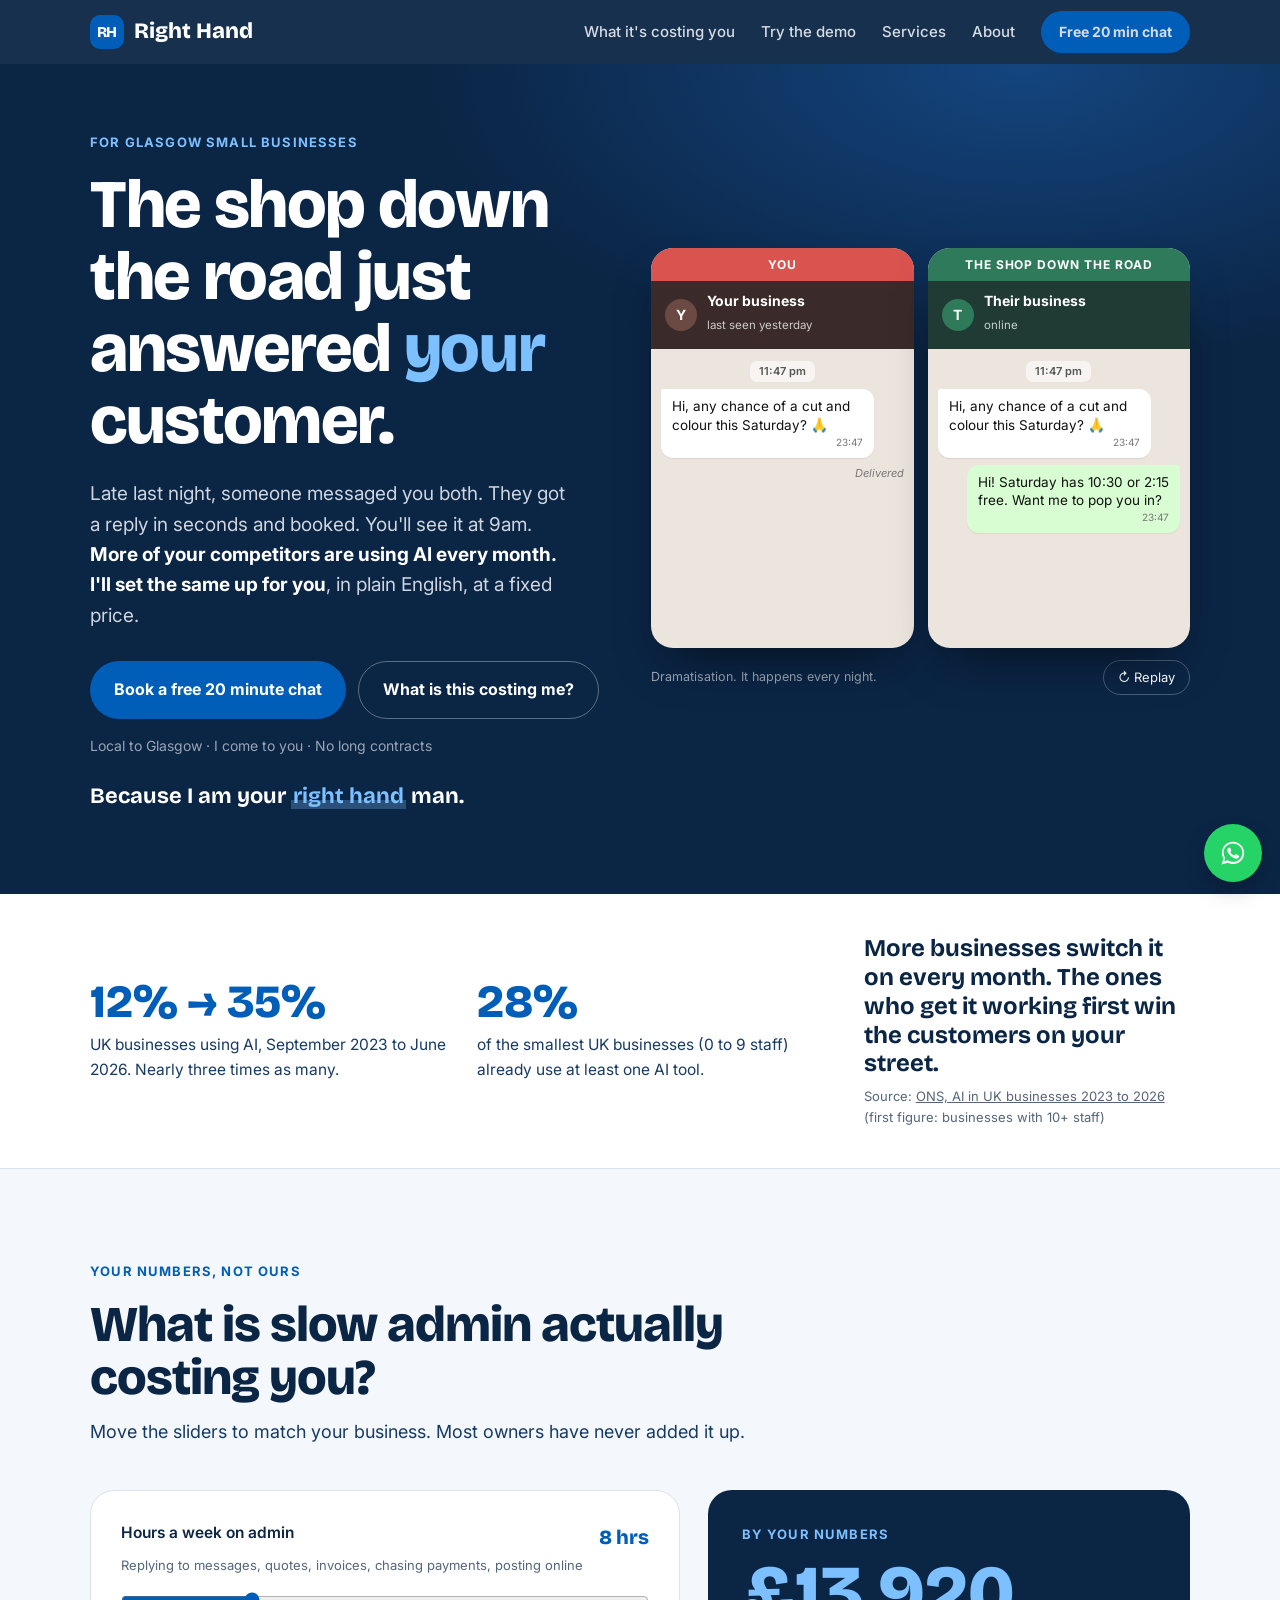
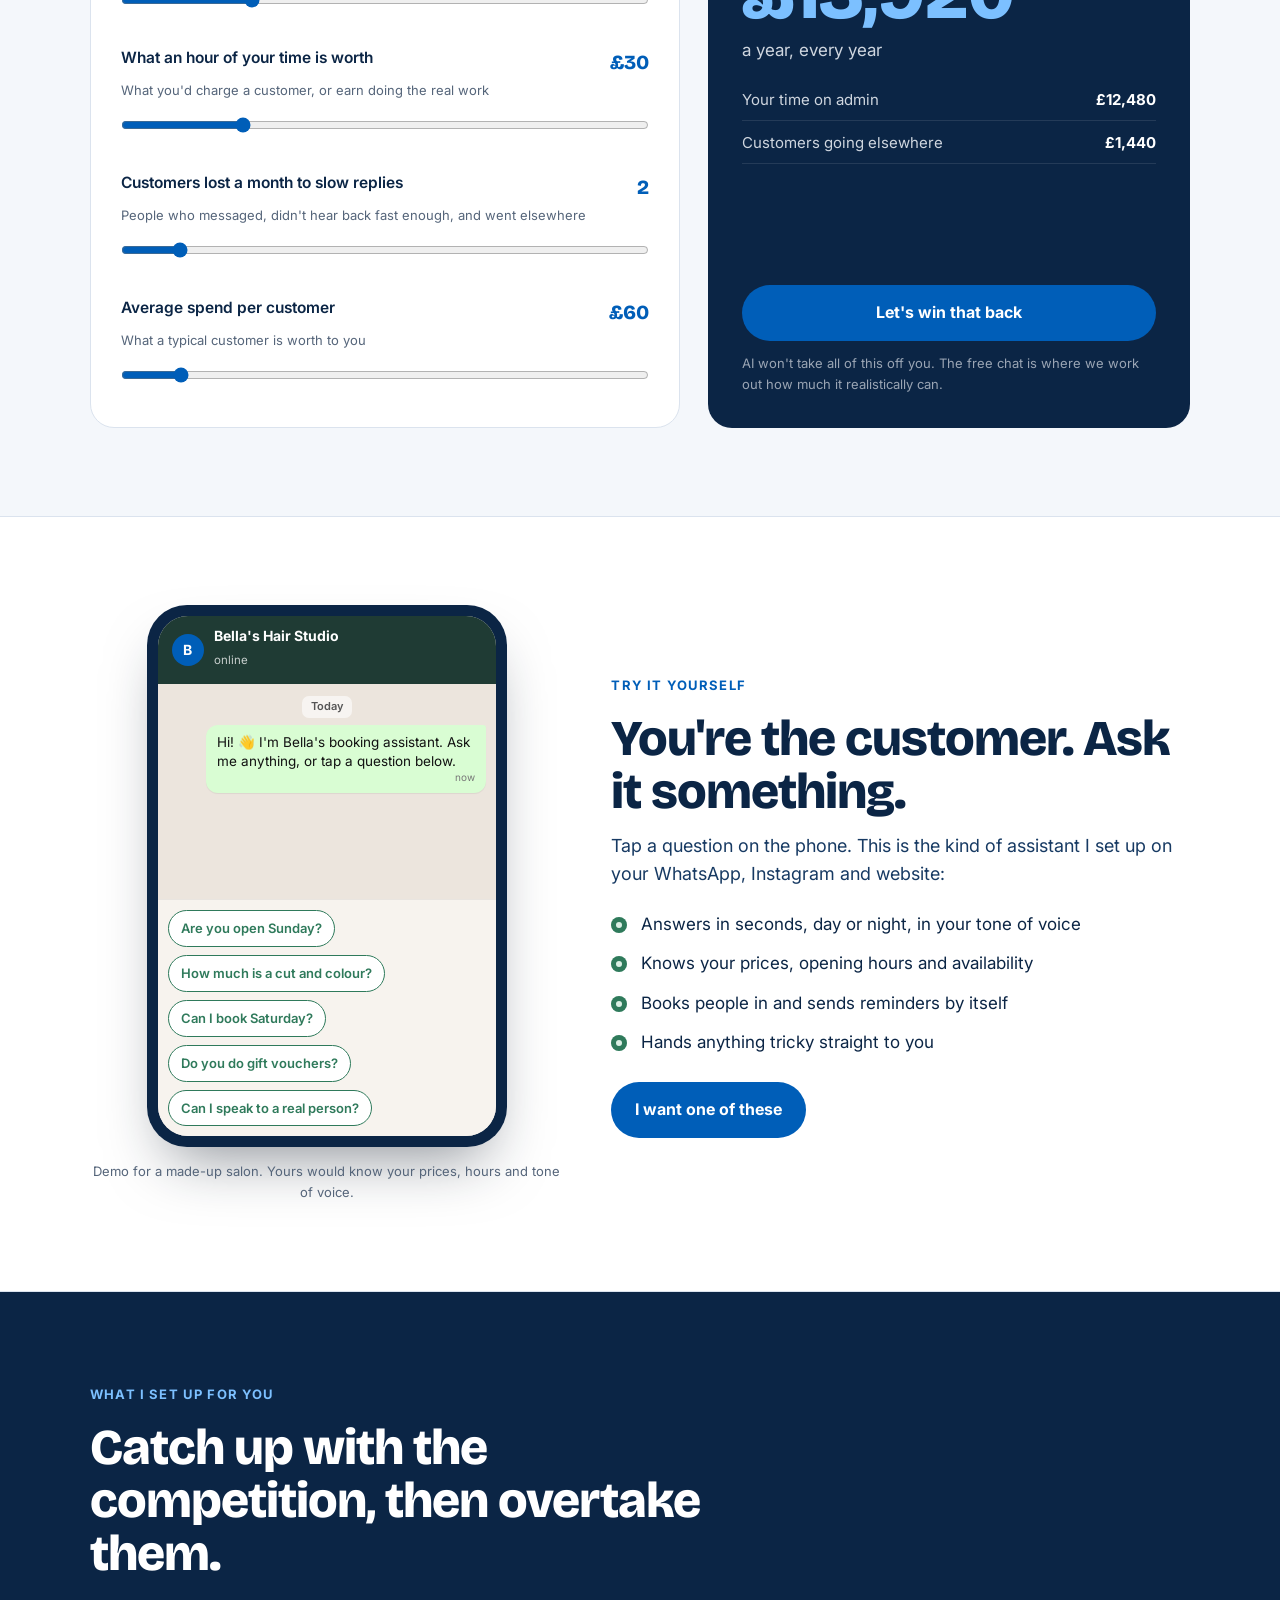
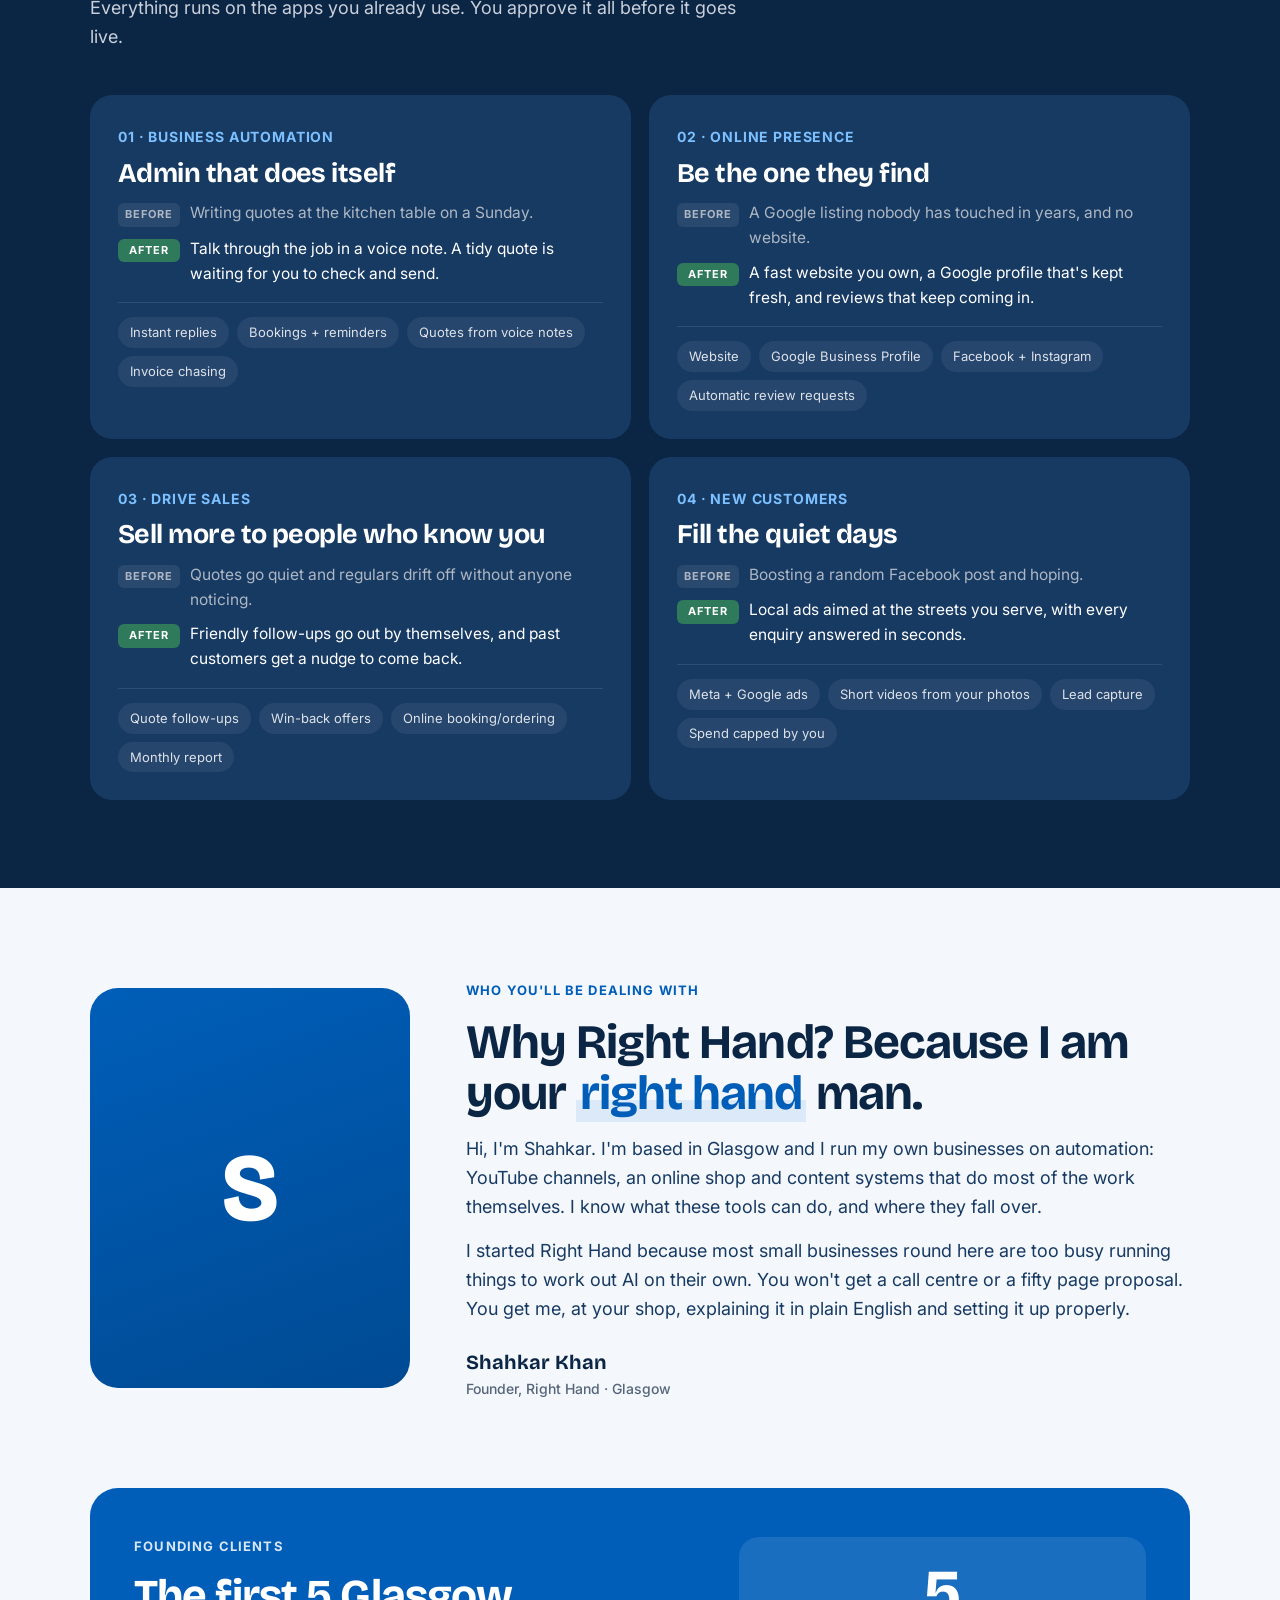
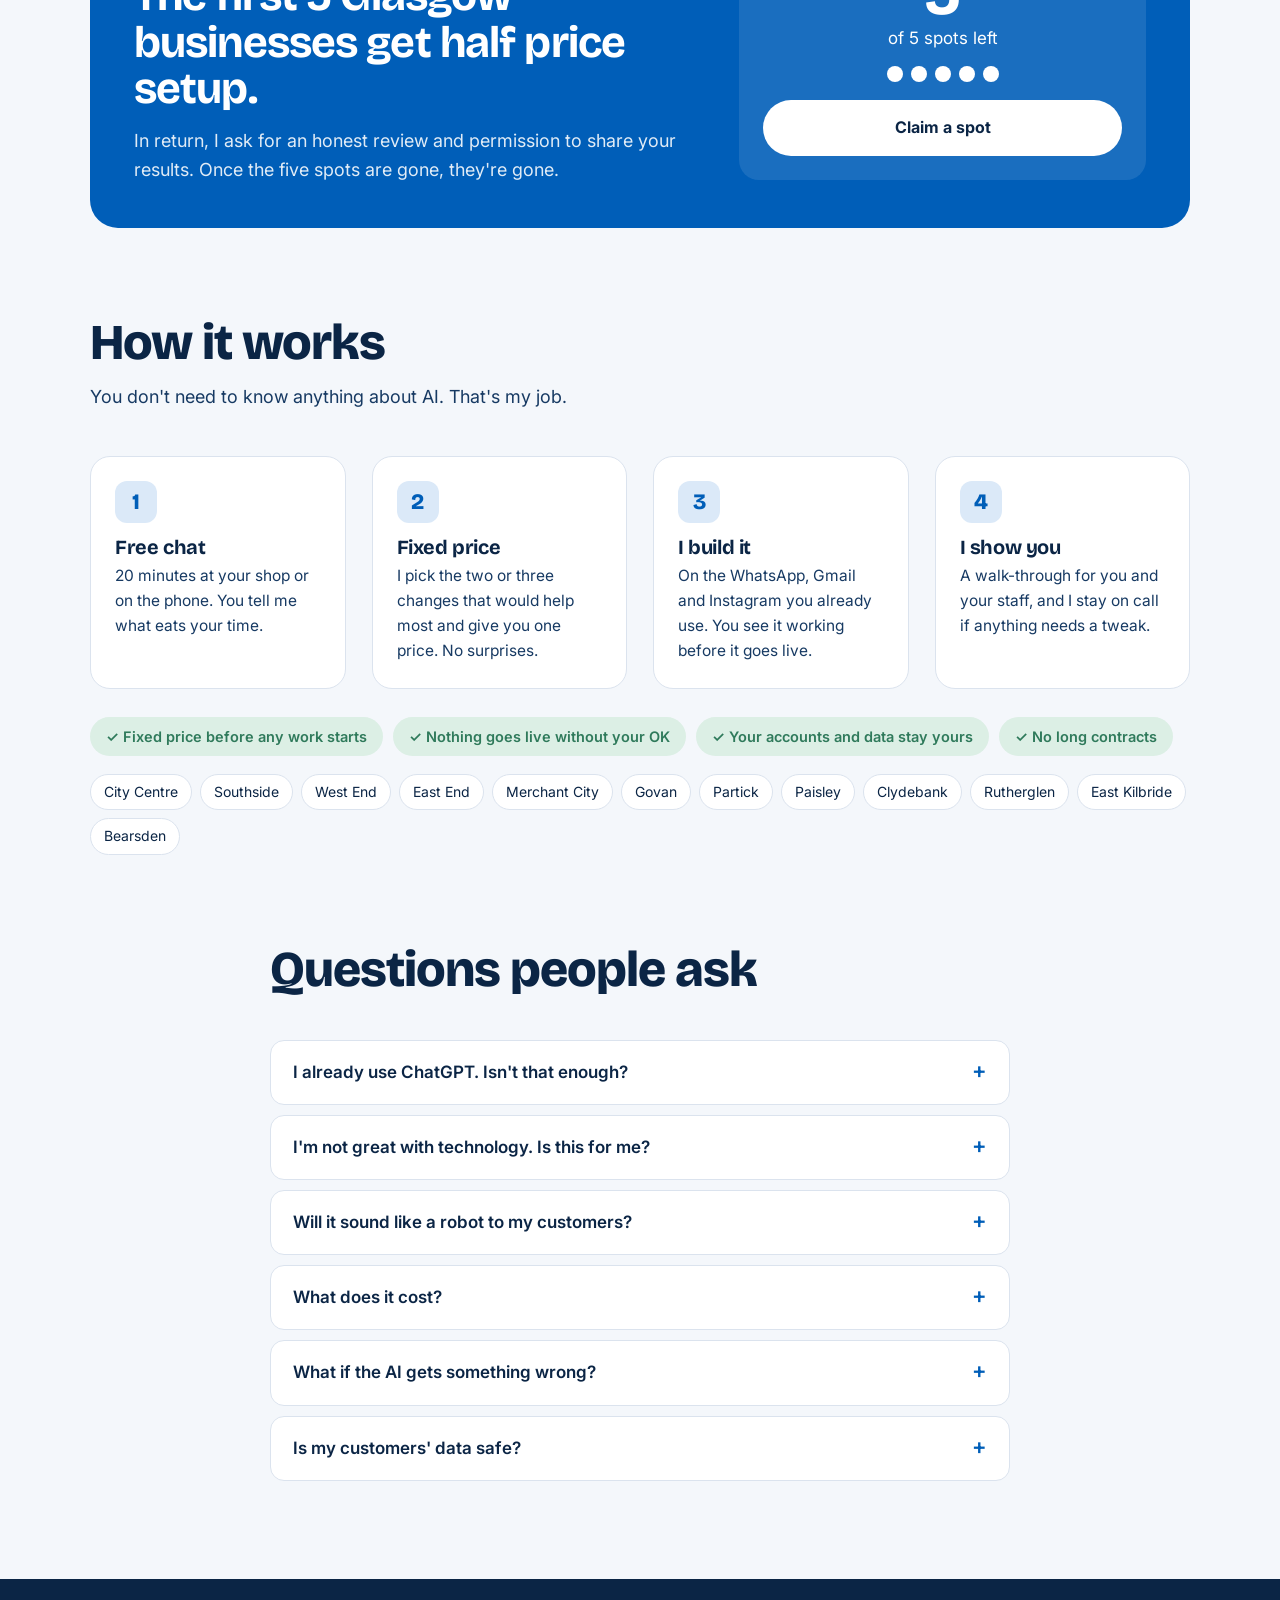
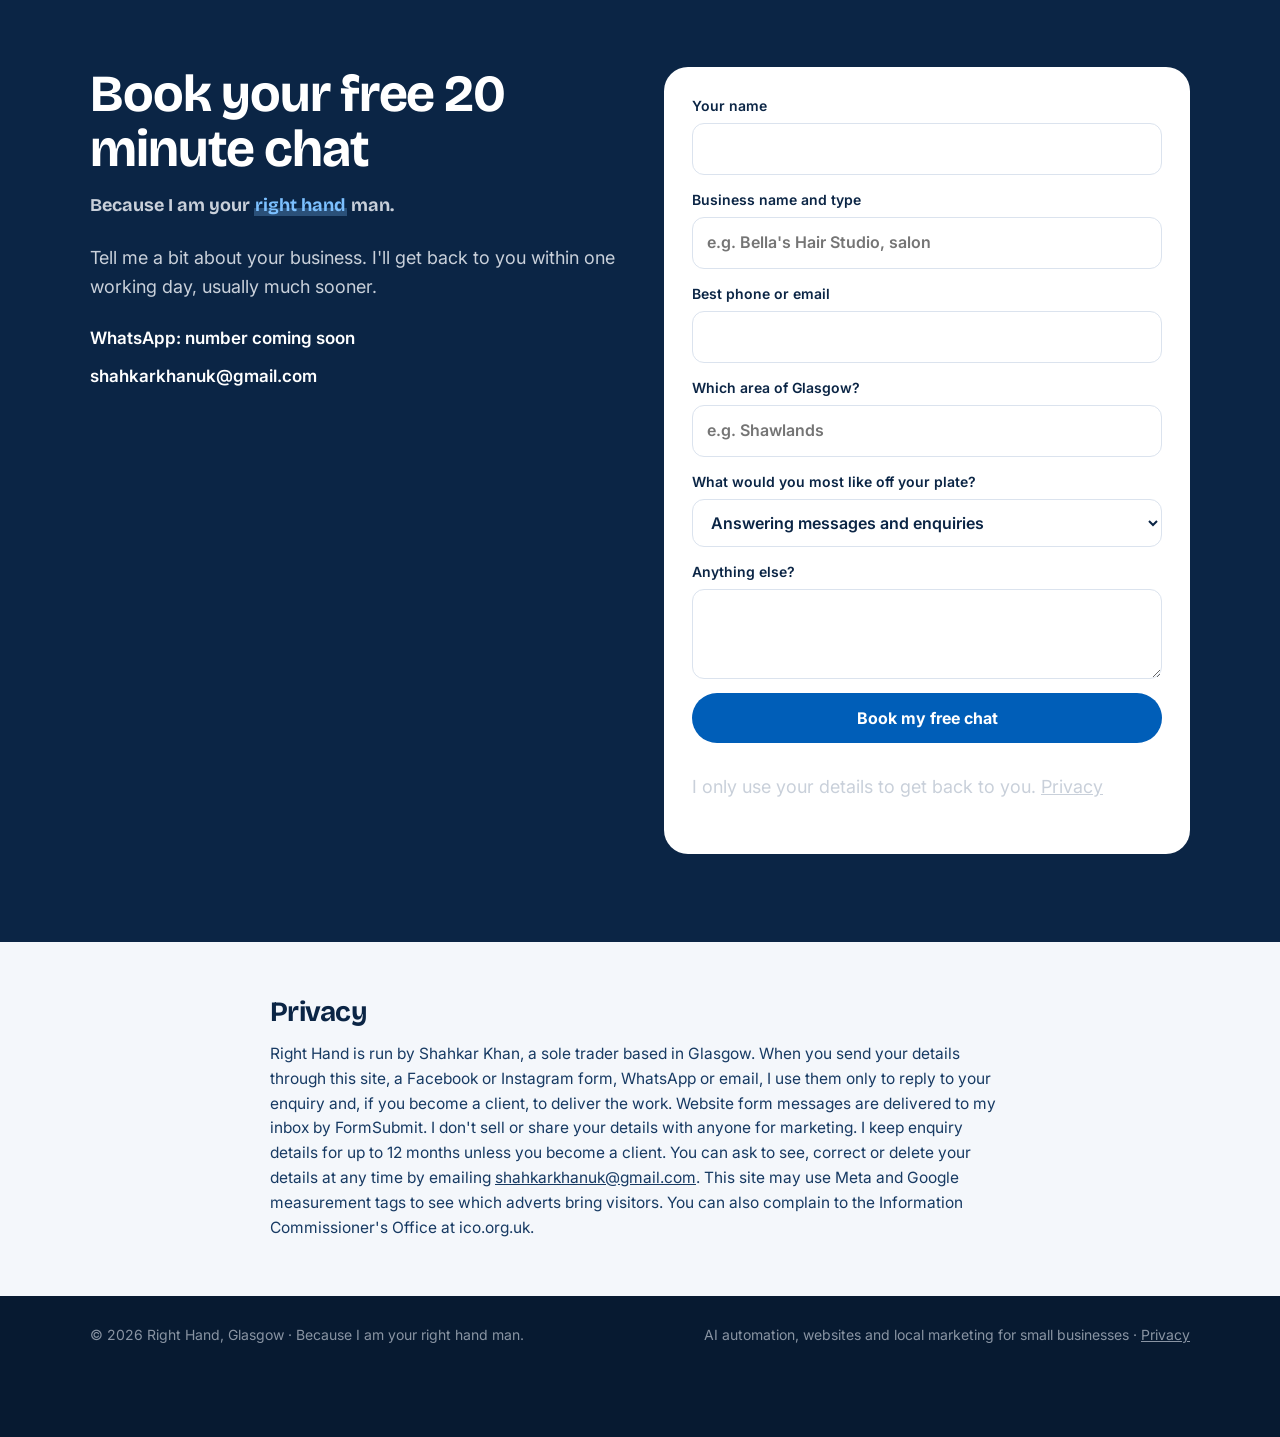
==== index.html @ f80a0fe1 "Rebrand to Right Hand: competitor hook, ONS stats, cost calculator, live demo, founder section, foun" ====
<!doctype html>
<html lang="en-GB">
<head>
<meta charset="utf-8">
<meta name="viewport" content="width=device-width, initial-scale=1">
<title>Right Hand | AI for Glasgow small businesses</title>
<meta name="description" content="The shop down the road is already using AI to answer customers in seconds. Right Hand sets the same up for Glasgow small businesses. Plain English, fixed price, free 20 minute chat.">
<meta property="og:title" content="The shop down the road just answered your customer.">
<meta property="og:description" content="Right Hand sets up AI for Glasgow small businesses so you stop losing customers to faster competitors. Free 20 minute chat.">
<meta property="og:image" content="https://shahkark11-byte.github.io/right-hand/og.png">
<meta property="og:url" content="https://shahkark11-byte.github.io/right-hand/">
<meta property="og:type" content="website">
<meta name="theme-color" content="#0b2545">
<link rel="preconnect" href="https://fonts.googleapis.com">
<link rel="preconnect" href="https://fonts.gstatic.com" crossorigin>
<link href="https://fonts.googleapis.com/css2?family=Bricolage+Grotesque:opsz,wght@12..96,500;12..96,700;12..96,800&family=Inter:wght@400;500;600;700&display=swap" rel="stylesheet">

<!-- TRACKING: paste the Meta Pixel and Google tag (gtag.js) snippets here once the ad accounts exist. See ADS_PLAN.md section 6. -->

<style>
:root{
  --ink:#16202e; --ink-2:#2b3646; --ink-3:#3a4658; --muted:#5d6878;
  --cream:#f6f1e9; --paper:#fffdf9; --line:#e4dccf;
  --stone:#b5523b; --stone-dark:#913f2c; --stone-soft:#f3e0d8; --peach:#f0a58f;
  --green:#2f7a5b; --green-soft:#dcefe5; --wa:#25d366; --red:#d9534f;
  --on-accent:#fff; --glow:#24344a; --nav:rgba(22,32,46,.94); --foot:#0f1722;
  --radius:18px;
}
/* THEMES: pick one with THEME in the script at the bottom (or ?theme=name to preview) */
:root[data-theme="saltire"]{--ink:#0b2545;--ink-2:#173a63;--ink-3:#21497a;--muted:#55657a;--cream:#f4f7fb;--paper:#ffffff;--line:#dbe3ee;--stone:#005eb8;--stone-dark:#004a93;--stone-soft:#dbe9f8;--peach:#7cc0ff;--on-accent:#fff;--glow:#14457f;--nav:rgba(11,37,69,.95);--foot:#071a31}
:root[data-theme="gold"]{--ink:#0f1f3d;--ink-2:#1c2f52;--ink-3:#2a3f66;--muted:#5a6578;--cream:#f7f4ee;--paper:#fffefb;--line:#e6dfcf;--stone:#c9962b;--stone-dark:#a87d1f;--stone-soft:#f5ead2;--peach:#e8bf5f;--on-accent:#0f1f3d;--glow:#1d3566;--nav:rgba(15,31,61,.95);--foot:#0a1529}
:root[data-theme="heritage"]{--ink:#12291f;--ink-2:#1f3a30;--ink-3:#2b4a3e;--muted:#56665e;--cream:#f3f1e8;--paper:#fdfcf7;--line:#e1ddd0;--stone:#a8322d;--stone-dark:#862622;--stone-soft:#f4dedb;--peach:#e9a19a;--on-accent:#fff;--glow:#1d4434;--nav:rgba(18,41,31,.95);--foot:#0b1c15}
:root[data-theme="electric"]{--ink:#0b0d14;--ink-2:#1a1d29;--ink-3:#262a3a;--muted:#5b6170;--cream:#f4f6fa;--paper:#ffffff;--line:#e2e6ee;--stone:#2563eb;--stone-dark:#1d4ed8;--stone-soft:#dbe6fe;--peach:#7cc4ff;--on-accent:#fff;--glow:#1b2a4a;--nav:rgba(11,13,20,.95);--foot:#06070b}
:root[data-theme="trades"]{--ink:#1c1c1c;--ink-2:#2c2c2c;--ink-3:#3a3a3a;--muted:#62605c;--cream:#f5f3ef;--paper:#fffdfa;--line:#e6e1d8;--stone:#e8590c;--stone-dark:#c2410c;--stone-soft:#fde4d4;--peach:#ff9a4d;--on-accent:#fff;--glow:#353535;--nav:rgba(28,28,28,.95);--foot:#111}
.rh{color:var(--stone);background:linear-gradient(transparent 62%,var(--stone-soft) 62%);padding:0 .08em;white-space:nowrap}
.hero .rh,.contact .rh,.services .rh{color:var(--peach);background:linear-gradient(transparent 64%,color-mix(in srgb,var(--peach) 28%,transparent) 64%)}
*{box-sizing:border-box;margin:0;padding:0}
html{scroll-behavior:smooth}
body{font-family:Inter,system-ui,sans-serif;background:var(--cream);color:var(--ink);line-height:1.6;font-size:17px;-webkit-font-smoothing:antialiased}
h1,h2,h3{font-family:"Bricolage Grotesque",Inter,sans-serif;line-height:1.06;letter-spacing:-.02em}
a{color:inherit}
.wrap{max-width:1140px;margin:0 auto;padding:0 20px}
.btn{display:inline-flex;align-items:center;justify-content:center;gap:8px;padding:15px 24px;border-radius:999px;font-weight:700;font-size:16px;text-decoration:none;border:0;cursor:pointer;transition:transform .15s,background .15s;font-family:inherit}
.btn:hover{transform:translateY(-1px)}
.btn-primary{background:var(--stone);color:var(--on-accent)}
.btn-primary:hover{background:var(--stone-dark)}
.btn-light{background:transparent;border:1.5px solid #ffffff55;color:#fff}
.btn-ghost{background:transparent;border:1.5px solid var(--ink);color:var(--ink)}
.btn-sm{padding:10px 18px;font-size:14px}
.eyebrow{display:inline-block;font-size:13px;font-weight:700;letter-spacing:.09em;text-transform:uppercase;color:var(--stone);margin-bottom:16px}
section{padding:88px 0}
.section-head{max-width:680px;margin-bottom:44px}
.section-head h2{font-size:clamp(32px,4.6vw,50px);font-weight:800}
.section-head p{color:var(--ink-2);margin-top:14px;font-size:18px}
.center{text-align:center;margin-left:auto;margin-right:auto}

/* nav */
nav{position:sticky;top:0;z-index:30;background:var(--nav);backdrop-filter:blur(8px);color:#fff}
nav .wrap{display:flex;align-items:center;justify-content:space-between;height:64px}
.logo{display:flex;align-items:center;gap:10px;font-family:"Bricolage Grotesque",Inter,sans-serif;font-weight:800;font-size:22px;text-decoration:none}
.logo-mark{width:34px;height:34px;border-radius:10px;background:var(--stone);color:var(--on-accent);display:grid;place-items:center;font-size:15px;font-weight:800;letter-spacing:-.04em;flex:none}
.nav-links{display:flex;gap:26px;align-items:center;font-size:15px;font-weight:500}
.nav-links a{text-decoration:none;color:#d6dce4}
.nav-links a:hover{color:#fff}
@media(max-width:820px){.nav-links a:not(.btn){display:none}}

/* hero */
.hero{background:radial-gradient(1000px 500px at 80% 0%,var(--glow) 0%,var(--ink) 60%);color:#fff;padding:64px 0 80px}
.hero .wrap{display:grid;grid-template-columns:1fr 1.05fr;gap:48px;align-items:center}
.hero h1{font-size:clamp(40px,5.6vw,68px);font-weight:800}
.hero h1 em{font-style:normal;color:var(--peach)}
.hero .lead{font-size:19px;color:#cfd6df;margin:22px 0 30px;max-width:40ch}
.hero .lead b{color:#fff}
.hero-ctas{display:flex;gap:12px;flex-wrap:wrap}
.hero-note{margin-top:16px;font-size:14px;color:#9aa5b4}
.hero-tag{margin-top:22px;font-family:"Bricolage Grotesque",Inter,sans-serif;font-weight:700;font-size:22px;color:#fff}
@media(max-width:920px){.hero .wrap{grid-template-columns:1fr}.hero{padding:40px 0 56px}}

/* race: two chats */
.race{display:grid;grid-template-columns:1fr 1fr;gap:14px;position:relative}
.pane{background:#ece5dd;border-radius:22px;overflow:hidden;display:flex;flex-direction:column;min-height:400px;box-shadow:0 24px 50px -20px rgba(0,0,0,.6)}
.pane-top{padding:12px 14px;color:#fff;display:flex;align-items:center;gap:10px}
.pane.you .pane-top{background:#3b2a2a}
.pane.them .pane-top{background:#1f3b34}
.pane-top .av{width:32px;height:32px;border-radius:50%;display:grid;place-items:center;font-weight:700;font-size:14px;flex:none}
.pane.you .av{background:#6b4a44}.pane.them .av{background:var(--green)}
.pane-top b{font-size:14px;display:block;line-height:1.2}
.pane-top small{font-size:11.5px;opacity:.75}
.pane-label{text-align:center;font-size:12px;font-weight:700;letter-spacing:.08em;text-transform:uppercase;padding:7px;color:#fff}
.pane.you .pane-label{background:var(--red)}
.pane.them .pane-label{background:var(--green)}
.feed{padding:12px 10px;display:flex;flex-direction:column;gap:7px;flex:1}
.chip-time{align-self:center;background:#fff9;font-size:11px;padding:2px 9px;border-radius:7px;color:#555;font-weight:600}
.b{max-width:88%;padding:8px 11px;border-radius:12px;font-size:13.5px;line-height:1.38;color:#111;box-shadow:0 1px 1px #0001;animation:pop .3s ease-out}
.b small{display:block;text-align:right;font-size:10px;color:#777;margin-top:1px}
.b.in{background:#fff;align-self:flex-start;border-top-left-radius:3px}
.b.out{background:#d9fdd3;align-self:flex-end;border-top-right-radius:3px}
.b.lost{background:#ffe9e6;outline:2px solid var(--red)}
.typing{align-self:flex-end;background:#d9fdd3;border-radius:12px;padding:10px 14px;display:flex;gap:4px;animation:pop .2s}
.typing i{width:6px;height:6px;border-radius:50%;background:#1f5c40;animation:blink 1s infinite}
.typing i:nth-child(2){animation-delay:.15s}.typing i:nth-child(3){animation-delay:.3s}
.status{align-self:flex-end;font-size:11px;color:#777;font-style:italic}
.clock{align-self:center;font-family:"Bricolage Grotesque";font-weight:800;font-size:22px;color:#6b4a44;padding:4px 0;animation:pop .3s}
@keyframes pop{from{opacity:0;transform:translateY(6px) scale(.98)}to{opacity:1;transform:none}}
@keyframes blink{50%{opacity:.25}}
.race-foot{display:flex;justify-content:space-between;align-items:center;margin-top:12px;font-size:12.5px;color:#9aa5b4;gap:10px}
.replay{background:none;border:1px solid #ffffff40;color:#fff;border-radius:999px;padding:6px 14px;font:inherit;font-size:13px;cursor:pointer}
@media(max-width:560px){.race{gap:8px}.pane{min-height:430px;border-radius:16px}.pane-top{padding:8px}.pane-top .av{display:none}.pane-top b{font-size:12px}.pane-top small{font-size:10px}.pane-label{font-size:10px;padding:5px 2px}.feed{padding:8px 6px;gap:6px}.b{font-size:12px;padding:6px 8px;max-width:94%}.clock{font-size:18px}}
@media (prefers-reduced-motion:reduce){.b,.typing,.clock{animation:none}}

/* stats */
.stats{background:var(--paper);border-bottom:1px solid var(--line);padding:40px 0}
.stats .wrap{display:grid;grid-template-columns:1.1fr 1.1fr 1fr;gap:28px;align-items:center}
.stat b{display:block;font-family:"Bricolage Grotesque";font-size:clamp(34px,4vw,46px);font-weight:800;color:var(--stone);line-height:1}
.stat p{font-size:15.5px;color:var(--ink-2);margin-top:8px}
.stat-src{font-size:13px;color:var(--muted)}
.stat-src a{color:var(--muted)}
.stat-punch{font-family:"Bricolage Grotesque";font-size:24px;font-weight:700;line-height:1.2}
@media(max-width:820px){.stats .wrap{grid-template-columns:1fr}}

/* calculator */
.calc{display:grid;grid-template-columns:1.1fr .9fr;gap:28px;align-items:stretch}
.calc-inputs{background:var(--paper);border:1px solid var(--line);border-radius:24px;padding:30px;display:grid;gap:24px}
.slider label{display:flex;justify-content:space-between;gap:12px;font-weight:600;font-size:15.5px}
.slider output{font-family:"Bricolage Grotesque";font-weight:800;font-size:20px;color:var(--stone);white-space:nowrap}
.slider small{display:block;color:var(--muted);font-size:13px;font-weight:400;margin-top:2px}
input[type=range]{width:100%;margin-top:10px;accent-color:var(--stone);height:28px}
.calc-out{background:var(--ink);color:#fff;border-radius:24px;padding:34px;display:flex;flex-direction:column}
.calc-out .big{font-family:"Bricolage Grotesque";font-weight:800;font-size:clamp(48px,7vw,76px);line-height:1;color:var(--peach);margin:10px 0 6px}
.calc-out .per{color:#cfd6df}
.calc-break{margin:24px 0;display:grid;gap:10px;font-size:15px;color:#cfd6df}
.calc-break div{display:flex;justify-content:space-between;border-bottom:1px solid #ffffff1a;padding-bottom:8px}
.calc-break b{color:#fff}
.calc-out .btn{margin-top:auto}
.calc-note{font-size:13px;color:#9aa5b4;margin-top:12px}
@media(max-width:860px){.calc{grid-template-columns:1fr}}

/* demo */
.demo{display:grid;grid-template-columns:.9fr 1.1fr;gap:48px;align-items:center}
.phone{width:min(360px,100%);margin:0 auto;background:var(--ink);border-radius:40px;padding:11px;box-shadow:0 30px 60px -22px rgba(22,32,46,.5)}
.screen{background:#ece5dd;border-radius:30px;overflow:hidden;display:flex;flex-direction:column;height:520px}
.screen .pane-top{background:#1f3b34}
.screen .av{background:var(--stone)}
#demo-feed{overflow-y:auto;scroll-behavior:smooth}
.chips{display:flex;flex-wrap:wrap;gap:8px;padding:10px;background:#f7f3ee;border-top:1px solid #0000000f}
.chips button{font:inherit;font-size:13px;font-weight:600;background:#fff;border:1.5px solid var(--green);color:var(--green);border-radius:999px;padding:7px 12px;cursor:pointer}
.chips button:hover{background:var(--green-soft)}
.chips button:disabled{opacity:.4;cursor:default}
.demo-copy ul{list-style:none;display:grid;gap:12px;margin:22px 0 26px}
.demo-copy li{padding-left:30px;position:relative}
.demo-copy li::before{content:"";position:absolute;left:0;top:6px;width:16px;height:16px;border-radius:50%;background:var(--green-soft);box-shadow:inset 0 0 0 5px var(--green)}
.demo-label{font-size:13px;color:var(--muted);text-align:center;margin-top:14px}
@media(max-width:860px){.demo{grid-template-columns:1fr}.demo .phone{order:2}}

/* services */
.services{background:var(--ink);color:#fff}
.services .section-head p{color:#c9d0da}
.svc-grid{display:grid;grid-template-columns:1fr 1fr;gap:18px}
.svc{background:var(--ink-2);border-radius:22px;padding:28px}
.svc .n{color:var(--peach);font-weight:700;font-size:14px;letter-spacing:.06em}
.svc h3{font-size:27px;margin:8px 0 14px}
.ba{display:grid;gap:10px}
.ba div{display:grid;grid-template-columns:62px 1fr;gap:10px;font-size:15.5px;align-items:start}
.ba span{font-size:11px;font-weight:700;letter-spacing:.08em;text-transform:uppercase;border-radius:6px;padding:3px 0;text-align:center;margin-top:2px}
.ba .before span{background:#ffffff14;color:#aeb7c3}
.ba .before p{color:#aeb7c3}
.ba .after span{background:var(--green);color:#fff}
.svc ul{list-style:none;margin-top:16px;padding-top:14px;border-top:1px solid #ffffff1a;display:flex;flex-wrap:wrap;gap:8px}
.svc li{font-size:13px;background:#ffffff10;border-radius:999px;padding:5px 12px;color:#dde2e9}
@media(max-width:820px){.svc-grid{grid-template-columns:1fr}}

/* founder */
.founder{display:grid;grid-template-columns:320px 1fr;gap:56px;align-items:center}
.founder-photo{aspect-ratio:4/5;border-radius:28px;background:linear-gradient(160deg,var(--stone) 0%,var(--stone-dark) 100%);display:grid;place-items:center;color:var(--on-accent);font-family:"Bricolage Grotesque";font-size:96px;font-weight:800;overflow:hidden;position:relative}
.founder-photo img{position:absolute;inset:0;width:100%;height:100%;object-fit:cover}
.founder h2{font-size:clamp(32px,4.4vw,48px)}
.founder p{color:var(--ink-2);margin-top:16px;font-size:18px}
.founder .sig{font-family:"Bricolage Grotesque";font-weight:700;font-size:20px;margin-top:22px;color:var(--ink)}
.founder .sig small{display:block;font-family:Inter;font-weight:500;font-size:14px;color:var(--muted)}
@media(max-width:820px){.founder{grid-template-columns:1fr}.founder-photo{max-width:280px}}

/* offer */
.offer{background:var(--stone);color:var(--on-accent);border-radius:28px;padding:44px;display:grid;grid-template-columns:1.4fr 1fr;gap:36px;align-items:center}
.offer h2{font-size:clamp(30px,4vw,44px)}
.offer p{margin-top:14px;font-size:18px;opacity:.88}
.spots{background:#ffffff1a;border-radius:20px;padding:24px;text-align:center}
.spots b{display:block;font-family:"Bricolage Grotesque";font-size:64px;line-height:1}
.dots{display:flex;justify-content:center;gap:8px;margin:14px 0 18px}
.dots i{width:16px;height:16px;border-radius:50%;background:currentColor}
.dots i.taken{opacity:.25}
.spots .btn{background:var(--paper);color:var(--ink);width:100%}
@media(max-width:820px){.offer{grid-template-columns:1fr;padding:30px}}

/* steps + promise */
.step-list{display:grid;grid-template-columns:repeat(4,1fr);gap:26px;counter-reset:s}
.step{counter-increment:s;background:var(--paper);border:1px solid var(--line);border-radius:20px;padding:24px}
.step::before{content:counter(s);display:grid;place-items:center;width:42px;height:42px;border-radius:12px;background:var(--stone-soft);color:var(--stone);font-family:"Bricolage Grotesque";font-size:22px;font-weight:800}
.step h3{font-size:20px;margin:14px 0 6px}
.step p{color:var(--ink-2);font-size:15.5px}
@media(max-width:900px){.step-list{grid-template-columns:1fr 1fr}}
@media(max-width:520px){.step-list{grid-template-columns:1fr}}
.promise{margin-top:28px;display:flex;flex-wrap:wrap;gap:10px}
.promise span{background:var(--green-soft);color:var(--green);font-weight:600;font-size:14.5px;border-radius:999px;padding:8px 16px}
.promise span::before{content:"\2713  "}

.areas{display:flex;flex-wrap:wrap;gap:8px;margin-top:18px}
.areas span{background:var(--paper);border:1px solid var(--line);padding:6px 13px;border-radius:999px;font-size:14px}

.faq{max-width:780px}
details{background:var(--paper);border:1px solid var(--line);border-radius:14px;padding:18px 22px;margin-bottom:10px}
summary{cursor:pointer;font-weight:600;font-size:17px;list-style:none;display:flex;justify-content:space-between;gap:16px}
summary::-webkit-details-marker{display:none}
summary::after{content:"+";color:var(--stone);font-size:22px;line-height:1}
details[open] summary::after{content:"\2212"}
details p{margin-top:10px;color:var(--ink-2)}

.contact{background:var(--ink);color:#fff}
.contact .wrap{display:grid;grid-template-columns:1fr 1fr;gap:48px}
.contact .wrap>*{min-width:0}
.contact h2{font-size:clamp(34px,4.6vw,52px)}
.contact p{color:#c9d0da;margin:16px 0 24px;font-size:18px}
.direct{display:grid;gap:10px}
.direct a{color:#fff;text-decoration:none;font-weight:600;overflow-wrap:anywhere}
form{background:var(--paper);color:var(--ink);border-radius:24px;padding:28px;display:grid;gap:14px}
label{font-size:14px;font-weight:600;display:grid;gap:6px}
input:not([type=range]),select,textarea{font:inherit;font-size:16px;padding:12px 14px;border:1.5px solid var(--line);border-radius:12px;background:#fff;color:var(--ink);width:100%}
input:focus,select:focus,textarea:focus{outline:none;border-color:var(--stone)}
textarea{min-height:90px;resize:vertical}
.form-note{font-size:13px;color:var(--muted)}
.form-done{display:none;text-align:center;padding:30px 10px}
.form-done h3{font-size:28px;margin-bottom:10px}
@media(max-width:860px){.contact .wrap{grid-template-columns:1fr}}

footer{background:var(--foot);color:#8994a3;font-size:14px;padding:28px 0 90px}
footer .wrap{display:flex;justify-content:space-between;gap:16px;flex-wrap:wrap}

.mobile-cta{display:none}
@media(max-width:700px){
  .mobile-cta{display:flex;position:fixed;left:0;right:0;bottom:0;z-index:40;gap:10px;padding:10px 14px calc(10px + env(safe-area-inset-bottom));background:var(--nav);backdrop-filter:blur(8px)}
  .mobile-cta .btn{flex:1;padding:13px 10px;font-size:15px}
  .mobile-cta .wa{flex:0 0 52px;background:var(--wa);border-radius:999px;display:grid;place-items:center}
  .wa-float{display:none!important}
}
.wa-float{position:fixed;right:18px;bottom:18px;z-index:20;width:58px;height:58px;border-radius:50%;background:var(--wa);display:grid;place-items:center;box-shadow:0 10px 24px -6px rgba(0,0,0,.35)}
.wa-float svg,.mobile-cta svg{width:28px;height:28px;fill:#fff}
</style>
</head>
<body>

<nav>
  <div class="wrap">
    <a class="logo" href="#top"><span class="logo-mark" aria-hidden="true">RH</span>Right Hand</a>
    <div class="nav-links">
      <a href="#cost">What it's costing you</a>
      <a href="#demo">Try the demo</a>
      <a href="#services">Services</a>
      <a href="#about">About</a>
      <a class="btn btn-primary btn-sm" href="#contact" data-cta="nav">Free 20 min chat</a>
    </div>
  </div>
</nav>

<header class="hero" id="top">
  <div class="wrap">
    <div>
      <span class="eyebrow" style="color:var(--peach)">For Glasgow small businesses</span>
      <h1>The shop down the road just answered <em>your</em> customer.</h1>
      <p class="lead">Late last night, someone messaged you both. They got a reply in seconds and booked. You'll see it at 9am. <b>More of your competitors are using AI every month. I'll set the same up for you</b>, in plain English, at a fixed price.</p>
      <div class="hero-ctas">
        <a class="btn btn-primary" href="#contact" data-cta="hero">Book a free 20 minute chat</a>
        <a class="btn btn-light" href="#cost" data-cta="hero-calc">What is this costing me?</a>
      </div>
      <p class="hero-note">Local to Glasgow · I come to you · No long contracts</p>
      <p class="hero-tag">Because I am your <span class="rh">right hand</span> man.</p>
    </div>

    <div>
      <div class="race" aria-label="Dramatisation: the same customer messages two businesses at night">
        <div class="pane you">
          <div class="pane-label">You</div>
          <div class="pane-top"><div class="av">Y</div><div><b>Your business</b><small>last seen yesterday</small></div></div>
          <div class="feed" id="feed-you"></div>
        </div>
        <div class="pane them">
          <div class="pane-label">The shop down the road</div>
          <div class="pane-top"><div class="av">T</div><div><b>Their business</b><small>online</small></div></div>
          <div class="feed" id="feed-them"></div>
        </div>
      </div>
      <div class="race-foot"><span>Dramatisation. It happens every night.</span><button class="replay" id="replay" type="button">↻ Replay</button></div>
    </div>
  </div>
</header>

<div class="stats">
  <div class="wrap">
    <div class="stat"><b>12% → 35%</b><p>UK businesses using AI, September 2023 to June 2026. Nearly three times as many.</p></div>
    <div class="stat"><b>28%</b><p>of the smallest UK businesses (0 to 9 staff) already use at least one AI tool.</p></div>
    <div><p class="stat-punch">More businesses switch it on every month. The ones who get it working first win the customers on your street.</p>
      <p class="stat-src" style="margin-top:8px">Source: <a href="https://www.ons.gov.uk/businessindustryandtrade/business/businessservices/articles/artificialintelligenceinukbusinesses/2023to2026" target="_blank" rel="noopener">ONS, AI in UK businesses 2023 to 2026</a> (first figure: businesses with 10+ staff)</p></div>
  </div>
</div>

<section id="cost">
  <div class="wrap">
    <div class="section-head">
      <span class="eyebrow">Your numbers, not ours</span>
      <h2>What is slow admin actually costing you?</h2>
      <p>Move the sliders to match your business. Most owners have never added it up.</p>
    </div>
    <div class="calc">
      <div class="calc-inputs">
        <div class="slider">
          <label for="hrs">Hours a week on admin<output id="hrs-o"></output></label>
          <small>Replying to messages, quotes, invoices, chasing payments, posting online</small>
          <input type="range" id="hrs" min="1" max="30" value="8">
        </div>
        <div class="slider">
          <label for="rate">What an hour of your time is worth<output id="rate-o"></output></label>
          <small>What you'd charge a customer, or earn doing the real work</small>
          <input type="range" id="rate" min="10" max="100" step="5" value="30">
        </div>
        <div class="slider">
          <label for="lost">Customers lost a month to slow replies<output id="lost-o"></output></label>
          <small>People who messaged, didn't hear back fast enough, and went elsewhere</small>
          <input type="range" id="lost" min="0" max="20" value="2">
        </div>
        <div class="slider">
          <label for="val">Average spend per customer<output id="val-o"></output></label>
          <small>What a typical customer is worth to you</small>
          <input type="range" id="val" min="10" max="500" step="10" value="60">
        </div>
      </div>
      <div class="calc-out" aria-live="polite">
        <span class="eyebrow" style="color:var(--peach);margin:0">By your numbers</span>
        <div class="big" id="total">£0</div>
        <div class="per">a year, every year</div>
        <div class="calc-break">
          <div><span>Your time on admin</span><b id="t-time"></b></div>
          <div><span>Customers going elsewhere</span><b id="t-lost"></b></div>
        </div>
        <a class="btn btn-primary" href="#contact" id="calc-cta" data-cta="calc">Let's win that back</a>
        <p class="calc-note">AI won't take all of this off you. The free chat is where we work out how much it realistically can.</p>
      </div>
    </div>
  </div>
</section>

<section id="demo" style="background:var(--paper);border-top:1px solid var(--line);border-bottom:1px solid var(--line)">
  <div class="wrap demo">
    <div>
      <div class="phone">
        <div class="screen">
          <div class="pane-top"><div class="av">B</div><div><b>Bella's Hair Studio</b><small>online</small></div></div>
          <div class="feed" id="demo-feed"></div>
          <div class="chips" id="chips"></div>
        </div>
      </div>
      <p class="demo-label">Demo for a made-up salon. Yours would know your prices, hours and tone of voice.</p>
    </div>
    <div class="demo-copy">
      <span class="eyebrow">Try it yourself</span>
      <div class="section-head" style="margin-bottom:0"><h2>You're the customer. Ask it something.</h2></div>
      <p style="color:var(--ink-2);font-size:18px;margin-top:14px">Tap a question on the phone. This is the kind of assistant I set up on your WhatsApp, Instagram and website:</p>
      <ul>
        <li>Answers in seconds, day or night, in your tone of voice</li>
        <li>Knows your prices, opening hours and availability</li>
        <li>Books people in and sends reminders by itself</li>
        <li>Hands anything tricky straight to you</li>
      </ul>
      <a class="btn btn-primary" href="#contact" data-cta="demo">I want one of these</a>
    </div>
  </div>
</section>

<section class="services" id="services">
  <div class="wrap">
    <div class="section-head">
      <span class="eyebrow" style="color:var(--peach)">What I set up for you</span>
      <h2>Catch up with the competition, then overtake them.</h2>
      <p>Everything runs on the apps you already use. You approve it all before it goes live.</p>
    </div>
    <div class="svc-grid">
      <article class="svc">
        <span class="n">01 · BUSINESS AUTOMATION</span>
        <h3>Admin that does itself</h3>
        <div class="ba">
          <div class="before"><span>Before</span><p>Writing quotes at the kitchen table on a Sunday.</p></div>
          <div class="after"><span>After</span><p>Talk through the job in a voice note. A tidy quote is waiting for you to check and send.</p></div>
        </div>
        <ul><li>Instant replies</li><li>Bookings + reminders</li><li>Quotes from voice notes</li><li>Invoice chasing</li></ul>
      </article>
      <article class="svc">
        <span class="n">02 · ONLINE PRESENCE</span>
        <h3>Be the one they find</h3>
        <div class="ba">
          <div class="before"><span>Before</span><p>A Google listing nobody has touched in years, and no website.</p></div>
          <div class="after"><span>After</span><p>A fast website you own, a Google profile that's kept fresh, and reviews that keep coming in.</p></div>
        </div>
        <ul><li>Website</li><li>Google Business Profile</li><li>Facebook + Instagram</li><li>Automatic review requests</li></ul>
      </article>
      <article class="svc">
        <span class="n">03 · DRIVE SALES</span>
        <h3>Sell more to people who know you</h3>
        <div class="ba">
          <div class="before"><span>Before</span><p>Quotes go quiet and regulars drift off without anyone noticing.</p></div>
          <div class="after"><span>After</span><p>Friendly follow-ups go out by themselves, and past customers get a nudge to come back.</p></div>
        </div>
        <ul><li>Quote follow-ups</li><li>Win-back offers</li><li>Online booking/ordering</li><li>Monthly report</li></ul>
      </article>
      <article class="svc">
        <span class="n">04 · NEW CUSTOMERS</span>
        <h3>Fill the quiet days</h3>
        <div class="ba">
          <div class="before"><span>Before</span><p>Boosting a random Facebook post and hoping.</p></div>
          <div class="after"><span>After</span><p>Local ads aimed at the streets you serve, with every enquiry answered in seconds.</p></div>
        </div>
        <ul><li>Meta + Google ads</li><li>Short videos from your photos</li><li>Lead capture</li><li>Spend capped by you</li></ul>
      </article>
    </div>
  </div>
</section>

<section id="about">
  <div class="wrap founder">
    <div class="founder-photo" id="founder-photo">S<!-- Put your photo in the site folder and set FOUNDER_PHOTO at the bottom --></div>
    <div>
      <span class="eyebrow">Who you'll be dealing with</span>
      <h2>Why Right Hand? Because I am your <span class="rh">right hand</span> man.</h2>
      <p>Hi, I'm Shahkar. I'm based in Glasgow and I run my own businesses on automation: YouTube channels, an online shop and content systems that do most of the work themselves. I know what these tools can do, and where they fall over.</p>
      <p>I started Right Hand because most small businesses round here are too busy running things to work out AI on their own. You won't get a call centre or a fifty page proposal. You get me, at your shop, explaining it in plain English and setting it up properly.</p>
      <div class="sig">Shahkar Khan<small>Founder, Right Hand · Glasgow</small></div>
    </div>
  </div>
</section>

<section style="padding-top:0">
  <div class="wrap">
    <div class="offer">
      <div>
        <span class="eyebrow" style="color:inherit;opacity:.85">Founding clients</span>
        <h2>The first 5 Glasgow businesses get half price setup.</h2>
        <p>In return, I ask for an honest review and permission to share your results. Once the five spots are gone, they're gone.</p>
      </div>
      <div class="spots">
        <b id="spots-left">5</b>
        <span>of 5 spots left</span>
        <div class="dots" id="spot-dots"></div>
        <a class="btn" href="#contact" data-cta="offer">Claim a spot</a>
      </div>
    </div>
  </div>
</section>

<section id="how" style="padding-top:0">
  <div class="wrap">
    <div class="section-head"><h2>How it works</h2><p>You don't need to know anything about AI. That's my job.</p></div>
    <div class="step-list">
      <div class="step"><h3>Free chat</h3><p>20 minutes at your shop or on the phone. You tell me what eats your time.</p></div>
      <div class="step"><h3>Fixed price</h3><p>I pick the two or three changes that would help most and give you one price. No surprises.</p></div>
      <div class="step"><h3>I build it</h3><p>On the WhatsApp, Gmail and Instagram you already use. You see it working before it goes live.</p></div>
      <div class="step"><h3>I show you</h3><p>A walk-through for you and your staff, and I stay on call if anything needs a tweak.</p></div>
    </div>
    <div class="promise"><span>Fixed price before any work starts</span><span>Nothing goes live without your OK</span><span>Your accounts and data stay yours</span><span>No long contracts</span></div>
    <div class="areas"><span>City Centre</span><span>Southside</span><span>West End</span><span>East End</span><span>Merchant City</span><span>Govan</span><span>Partick</span><span>Paisley</span><span>Clydebank</span><span>Rutherglen</span><span>East Kilbride</span><span>Bearsden</span></div>
  </div>
</section>

<section id="faq" style="padding-top:0">
  <div class="wrap faq">
    <div class="section-head"><h2>Questions people ask</h2></div>
    <details><summary>I already use ChatGPT. Isn't that enough?</summary><p>ChatGPT is great when you sit down and ask it something. What I set up works without you: it answers customers at midnight, sends the reminder, chases the invoice and posts the update while you're busy doing the actual work.</p></details>
    <details><summary>I'm not great with technology. Is this for me?</summary><p>Yes. Most people I help say exactly that. I do the setup, you keep using WhatsApp and email like you already do, and I show you anything new in person.</p></details>
    <details><summary>Will it sound like a robot to my customers?</summary><p>It's set up to talk like you: your greetings, your prices, your way of saying things. You'll read its replies before it goes live. I also suggest being upfront that it's an assistant and making it easy to reach you, which customers tend to appreciate.</p></details>
    <details><summary>What does it cost?</summary><p>It depends on what you need, so you get a fixed price after the free chat. Smaller jobs like a Google profile refresh or auto-replies are a one-off fee. Ongoing help like social posts or ads is a simple monthly amount you can stop any time.</p></details>
    <details><summary>What if the AI gets something wrong?</summary><p>I set clear limits on what it can say and do. Anything it isn't sure about comes to you. And I stay on call to adjust it.</p></details>
    <details><summary>Is my customers' data safe?</summary><p>I build on established tools, keep data in accounts you own, and follow UK GDPR. I'll explain exactly where everything is stored before anything is switched on.</p></details>
  </div>
</section>

<section class="contact" id="contact">
  <div class="wrap">
    <div>
      <h2>Book your free 20 minute chat</h2>
      <p class="hero-tag" style="margin-top:14px">Because I am your <span class="rh">right hand</span> man.</p>
      <p>Tell me a bit about your business. I'll get back to you within one working day, usually much sooner.</p>
      <div class="direct">
        <a class="js-wa" href="#contact">WhatsApp: <span class="js-phone">number coming soon</span></a>
        <a class="js-email" href="mailto:shahkarkhanuk@gmail.com">shahkarkhanuk@gmail.com</a>
      </div>
    </div>
    <div>
      <form id="lead-form">
        <label>Your name<input name="name" required autocomplete="name"></label>
        <label>Business name and type<input name="business" required placeholder="e.g. Bella's Hair Studio, salon"></label>
        <label>Best phone or email<input name="contact" required autocomplete="tel"></label>
        <label>Which area of Glasgow?<input name="area" placeholder="e.g. Shawlands"></label>
        <label>What would you most like off your plate?
          <select name="need">
            <option>Answering messages and enquiries</option>
            <option>Quotes, invoices and admin</option>
            <option>Getting found on Google</option>
            <option>Social media and content</option>
            <option>Getting more customers</option>
            <option>Not sure yet</option>
          </select>
        </label>
        <label>Anything else?<textarea name="notes" id="notes"></textarea></label>
        <input type="hidden" name="calculator" id="calc-field">
        <input type="text" name="_honey" style="display:none" tabindex="-1" autocomplete="off">
        <button class="btn btn-primary" type="submit" id="send-btn" data-cta="form">Book my free chat</button>
        <p class="form-note">I only use your details to get back to you. <a href="#privacy">Privacy</a></p>
      </form>
      <div class="form-done" id="form-done" style="background:var(--paper);color:var(--ink);border-radius:24px">
        <h3>Got it, thanks!</h3>
        <p style="color:var(--ink-2);margin:0 0 18px">I'll be in touch within one working day.</p>
        <a class="btn btn-primary js-wa" href="#contact">Or message me on WhatsApp now</a>
      </div>
    </div>
  </div>
</section>

<section id="privacy" style="padding:56px 0">
  <div class="wrap faq">
    <h2 style="font-size:28px;margin-bottom:14px">Privacy</h2>
    <p style="color:var(--ink-2);font-size:15.5px">Right Hand is run by Shahkar Khan, a sole trader based in Glasgow. When you send your details through this site, a Facebook or Instagram form, WhatsApp or email, I use them only to reply to your enquiry and, if you become a client, to deliver the work. Website form messages are delivered to my inbox by FormSubmit. I don't sell or share your details with anyone for marketing. I keep enquiry details for up to 12 months unless you become a client. You can ask to see, correct or delete your details at any time by emailing <a href="mailto:shahkarkhanuk@gmail.com">shahkarkhanuk@gmail.com</a>. This site may use Meta and Google measurement tags to see which adverts bring visitors. You can also complain to the Information Commissioner's Office at ico.org.uk.</p>
  </div>
</section>

<footer>
  <div class="wrap">
    <span>© 2026 Right Hand, Glasgow · Because I am your right hand man.</span>
    <span>AI automation, websites and local marketing for small businesses · <a href="#privacy">Privacy</a></span>
  </div>
</footer>

<div class="mobile-cta">
  <a class="btn btn-primary" href="#contact" data-cta="sticky">Book a free chat</a>
  <a class="wa js-wa" href="#contact" aria-label="WhatsApp"><svg viewBox="0 0 32 32"><use href="#wa-icon"/></svg></a>
</div>
<a class="wa-float js-wa" href="#contact" aria-label="Message on WhatsApp"><svg viewBox="0 0 32 32"><use href="#wa-icon"/></svg></a>
<svg width="0" height="0" style="position:absolute"><symbol id="wa-icon" viewBox="0 0 32 32"><path d="M16 3C9 3 3.3 8.6 3.3 15.6c0 2.3.6 4.5 1.8 6.5L3 29l7.1-2c1.9 1 4 1.6 6 1.6 7 0 12.7-5.7 12.7-12.6S23 3 16 3zm0 23.1c-1.9 0-3.8-.5-5.4-1.5l-.4-.2-4.2 1.1 1.1-4.1-.3-.4a10.4 10.4 0 0 1-1.6-5.5C5.2 9.8 10 5.1 16 5.1s10.7 4.7 10.7 10.5S22 26.1 16 26.1zm5.9-7.8c-.3-.2-1.9-.9-2.2-1-.3-.1-.5-.2-.7.2l-1 1.2c-.2.2-.4.2-.7.1a8.6 8.6 0 0 1-4.3-3.7c-.3-.6.3-.5.9-1.7.1-.2 0-.4 0-.6l-1-2.4c-.3-.6-.5-.5-.7-.5h-.6c-.2 0-.6.1-.9.4-.3.3-1.2 1.1-1.2 2.8s1.2 3.2 1.4 3.5c.2.2 2.4 3.6 5.7 5 2.1.9 2.9 1 4 .8.6-.1 1.9-.8 2.2-1.5.3-.7.3-1.4.2-1.5-.1-.2-.3-.3-.6-.4z"/></symbol></svg>

<script>
// ---- EDIT THESE ----
const PHONE = "";            // e.g. "447700900123" (country code, no + or spaces). Empty = WhatsApp buttons scroll to the form.
const PHONE_DISPLAY = "";    // e.g. "07700 900123"
const EMAIL = "shahkarkhanuk@gmail.com";
const SPOTS_LEFT = 5;        // founding client spots still available (out of 5)
const FOUNDER_PHOTO = "";     // e.g. "founder.jpg" once your photo is in the site folder
const THEME = "saltire";     // saltire | sandstone | gold | heritage | electric | trades
// --------------------

const theme = new URLSearchParams(location.search).get("theme") || THEME;
if (theme !== "sandstone") document.documentElement.dataset.theme = theme;

const waText = encodeURIComponent("Hi Shahkar, I saw your ad and I'd like a free 20 minute chat about my business.");
document.querySelectorAll(".js-wa").forEach(a => {
  if (PHONE) { a.href = `https://wa.me/${PHONE}?text=${waText}`; a.target = "_blank"; a.rel = "noopener"; }
});
document.querySelectorAll(".js-phone").forEach(s => s.textContent = PHONE_DISPLAY || "number coming soon");

// founder photo: shows founder.jpg if it exists
if (FOUNDER_PHOTO) { const img = new Image(); img.alt = "Shahkar Khan"; img.onload = () => document.getElementById("founder-photo").appendChild(img); img.src = FOUNDER_PHOTO; }

// founding spots
document.getElementById("spots-left").textContent = SPOTS_LEFT;
document.getElementById("spot-dots").innerHTML = Array.from({length:5}, (_, i) => `<i class="${i < 5 - SPOTS_LEFT ? "taken" : ""}"></i>`).join("");

// ---------- hero race ----------
const sleep = ms => new Promise(r => setTimeout(r, ms));
const reduced = matchMedia("(prefers-reduced-motion: reduce)").matches;
function add(feed, html) { feed.insertAdjacentHTML("beforeend", html); return feed.lastElementChild; }
const bub = (cls, text, t) => `<div class="b ${cls}">${text}<small>${t}</small></div>`;
let raceRun = 0;
async function race() {
  const run = ++raceRun, you = document.getElementById("feed-you"), them = document.getElementById("feed-them");
  you.innerHTML = them.innerHTML = "";
  const w = async ms => { await sleep(reduced ? 0 : ms); if (run !== raceRun) throw 0; };
  try {
    add(you, `<span class="chip-time">11:47 pm</span>`); add(them, `<span class="chip-time">11:47 pm</span>`);
    await w(500);
    const q = "Hi, any chance of a cut and colour this Saturday? 🙏";
    add(you, bub("in", q, "23:47")); add(them, bub("in", q, "23:47"));
    await w(700);
    add(you, `<span class="status">Delivered</span>`);
    const dots = add(them, `<div class="typing"><i></i><i></i><i></i></div>`);
    await w(1400); dots.remove();
    add(them, bub("out", "Hi! Saturday has 10:30 or 2:15 free. Want me to pop you in?", "23:47"));
    await w(1200);
    add(them, bub("in", "10:30 please!", "23:48"));
    await w(900);
    add(them, bub("out", "Done ✅ Booked for Sat 10:30. See you then!", "23:48"));
    await w(1200);
    const c = add(you, `<span class="clock">11:48 pm</span>`);
    for (const t of ["2:00 am", "5:00 am", "7:30 am", "9:14 am"]) { await w(380); c.textContent = t; }
    await w(500);
    add(you, bub("out", "Morning! Sorry, just seen this. Still looking for Saturday?", "09:14"));
    await w(1300);
    add(you, bub("in lost", "No worries, got booked in somewhere else last night 👍", "09:20"));
  } catch (e) {}
}
document.getElementById("replay").addEventListener("click", race);
new IntersectionObserver((es, o) => { if (es[0].isIntersecting) { race(); o.disconnect(); } }).observe(document.querySelector(".race"));

// ---------- calculator ----------
const $ = id => document.getElementById(id);
const gbp = n => "£" + Math.round(n).toLocaleString("en-GB");
function calc() {
  const hrs = +$("hrs").value, rate = +$("rate").value, lost = +$("lost").value, val = +$("val").value;
  $("hrs-o").textContent = hrs + " hrs"; $("rate-o").textContent = gbp(rate);
  $("lost-o").textContent = lost; $("val-o").textContent = gbp(val);
  const time = hrs * rate * 52, gone = lost * val * 12;
  $("t-time").textContent = gbp(time); $("t-lost").textContent = gbp(gone);
  $("total").textContent = gbp(time + gone);
  $("calc-field").value = `${hrs} hrs/week admin at ${gbp(rate)}/hr, ${lost} lost customers/month at ${gbp(val)}: ${gbp(time + gone)}/year`;
}
["hrs", "rate", "lost", "val"].forEach(id => $(id).addEventListener("input", calc));
calc();

// ---------- demo assistant ----------
const QA = [
  ["Are you open Sunday?", "We're closed Sundays, sorry! We're open Tuesday to Saturday, 9 till 6, and till 8 on Thursdays. Want me to find you a slot?"],
  ["How much is a cut and colour?", "A cut and colour starts from £85 and takes about 2 hours. Exact price depends on length and thickness. Shall I check availability?"],
  ["Can I book Saturday?", "Saturday has 10:30 or 2:15 free. Which suits you? I'll send a reminder the day before."],
  ["Do you do gift vouchers?", "We do! Any amount from £20. I can send you a link to buy one now, or you can pick one up in the salon."],
  ["Can I speak to a real person?", "Of course. I've passed your message to Bella and she'll get back to you first thing tomorrow 😊"]
];
const feed = $("demo-feed"), chips = $("chips");
add(feed, `<span class="chip-time">Today</span>`);
add(feed, bub("out", "Hi! 👋 I'm Bella's booking assistant. Ask me anything, or tap a question below.", "now"));
chips.innerHTML = QA.map((q, i) => `<button type="button" data-i="${i}">${q[0]}</button>`).join("");
chips.addEventListener("click", async e => {
  const b = e.target.closest("button"); if (!b || b.disabled) return;
  chips.querySelectorAll("button").forEach(x => x.disabled = true);
  const [q, a] = QA[b.dataset.i], t = new Date().toTimeString().slice(0, 5);
  add(feed, bub("in", q, t)); feed.scrollTop = feed.scrollHeight;
  const d = add(feed, `<div class="typing"><i></i><i></i><i></i></div>`); feed.scrollTop = feed.scrollHeight;
  await sleep(reduced ? 0 : 1100); d.remove();
  add(feed, bub("out", a, t)); feed.scrollTop = feed.scrollHeight;
  b.remove();
  chips.querySelectorAll("button").forEach(x => x.disabled = false);
  if (!chips.children.length) chips.innerHTML = `<a class="btn btn-primary btn-sm" href="#contact" style="width:100%">Get one for your business</a>`;
});

// ---------- lead form (FormSubmit: the first ever submission sends an activation email to EMAIL, click it once) ----------
$("lead-form").addEventListener("submit", async e => {
  e.preventDefault();
  const f = e.target, btn = $("send-btn"), data = Object.fromEntries(new FormData(f));
  if (data._honey) return;
  btn.disabled = true; btn.textContent = "Sending...";
  data._subject = "New Right Hand enquiry: " + data.business; data._template = "table"; data._captcha = "false";
  try {
    const r = await fetch(`https://formsubmit.co/ajax/${EMAIL}`, {method: "POST", headers: {"Content-Type": "application/json", Accept: "application/json"}, body: JSON.stringify(data)});
    if (!r.ok) throw 0;
    f.style.display = "none"; $("form-done").style.display = "block";
  } catch (err) {
    const body = Object.entries(data).filter(([k]) => !k.startsWith("_")).map(([k, v]) => `${k}: ${v}`).join("\n");
    location.href = `mailto:${EMAIL}?subject=${encodeURIComponent("Free chat request: " + data.business)}&body=${encodeURIComponent(body)}`;
    btn.disabled = false; btn.textContent = "Book my free chat";
  }
  if (window.fbq) fbq("track", "Lead");
  if (window.gtag) gtag("event", "generate_lead");
});
</script>
</body>
</html>
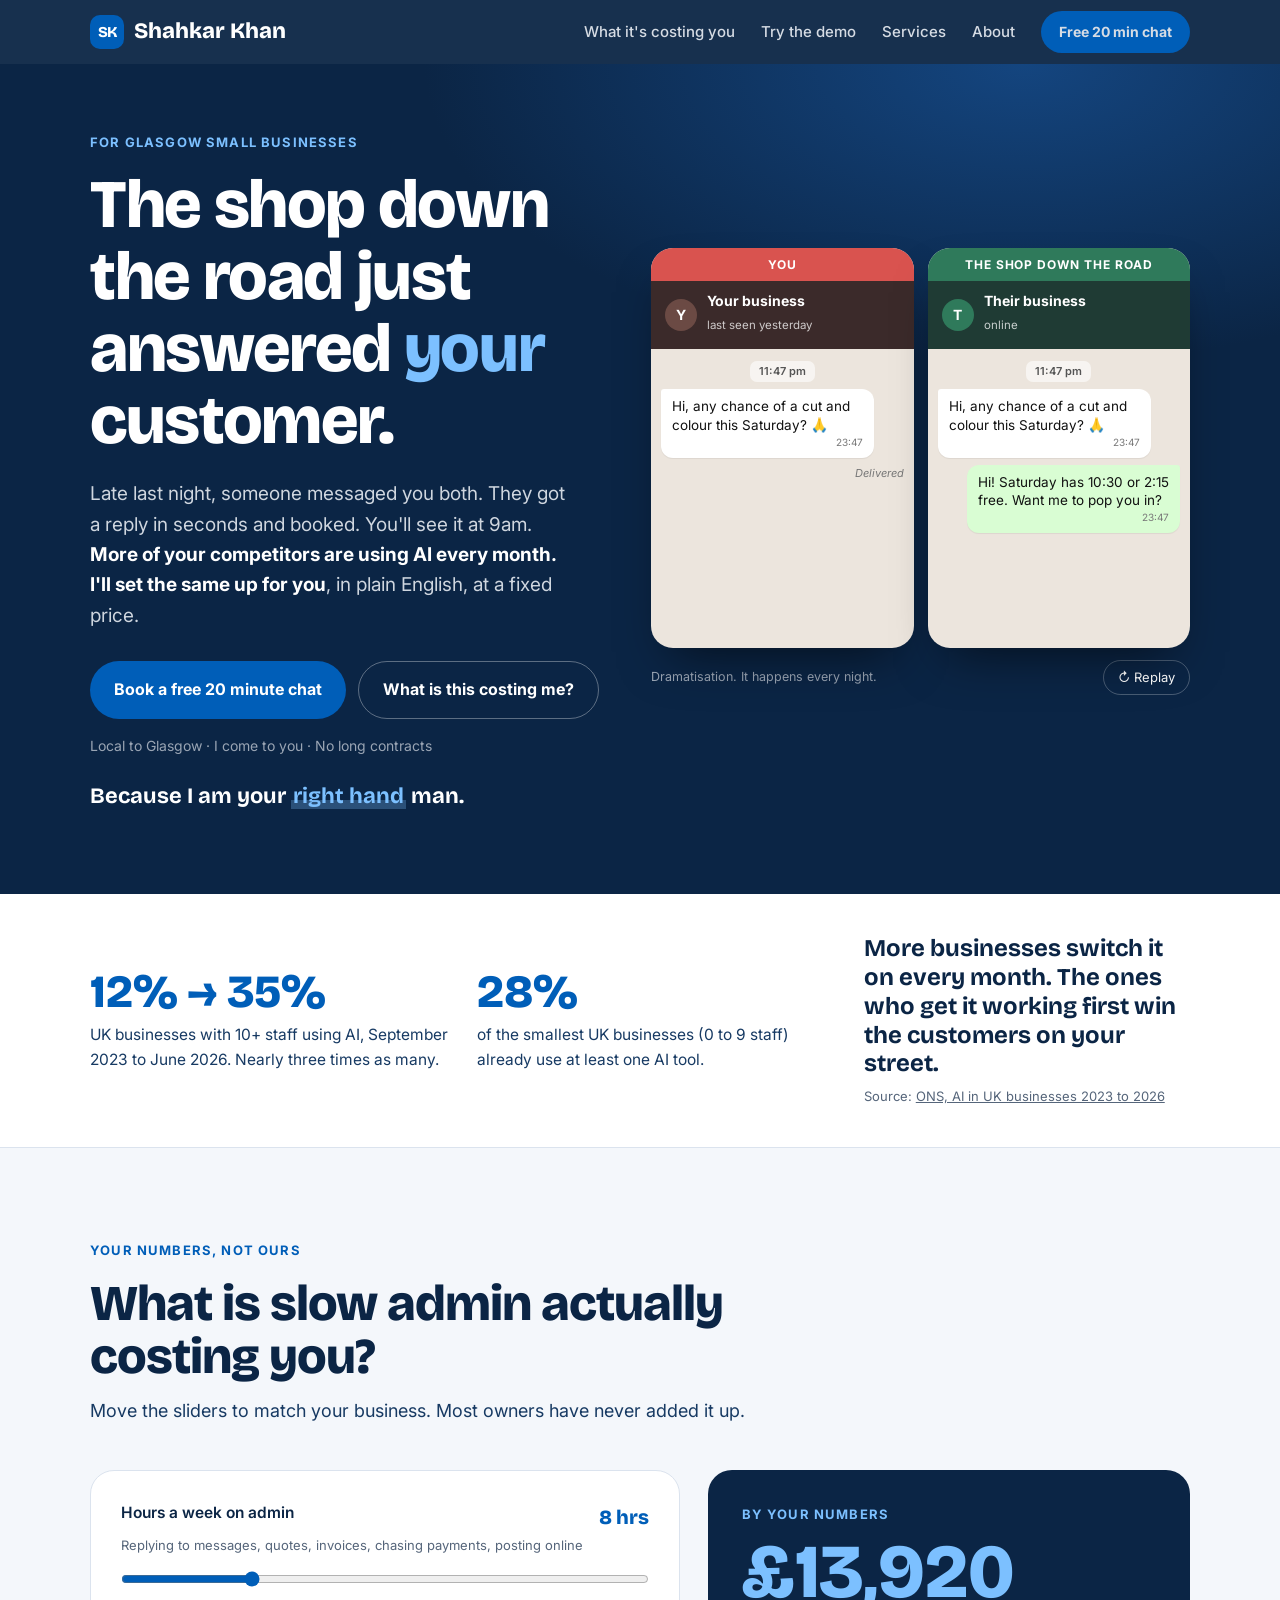
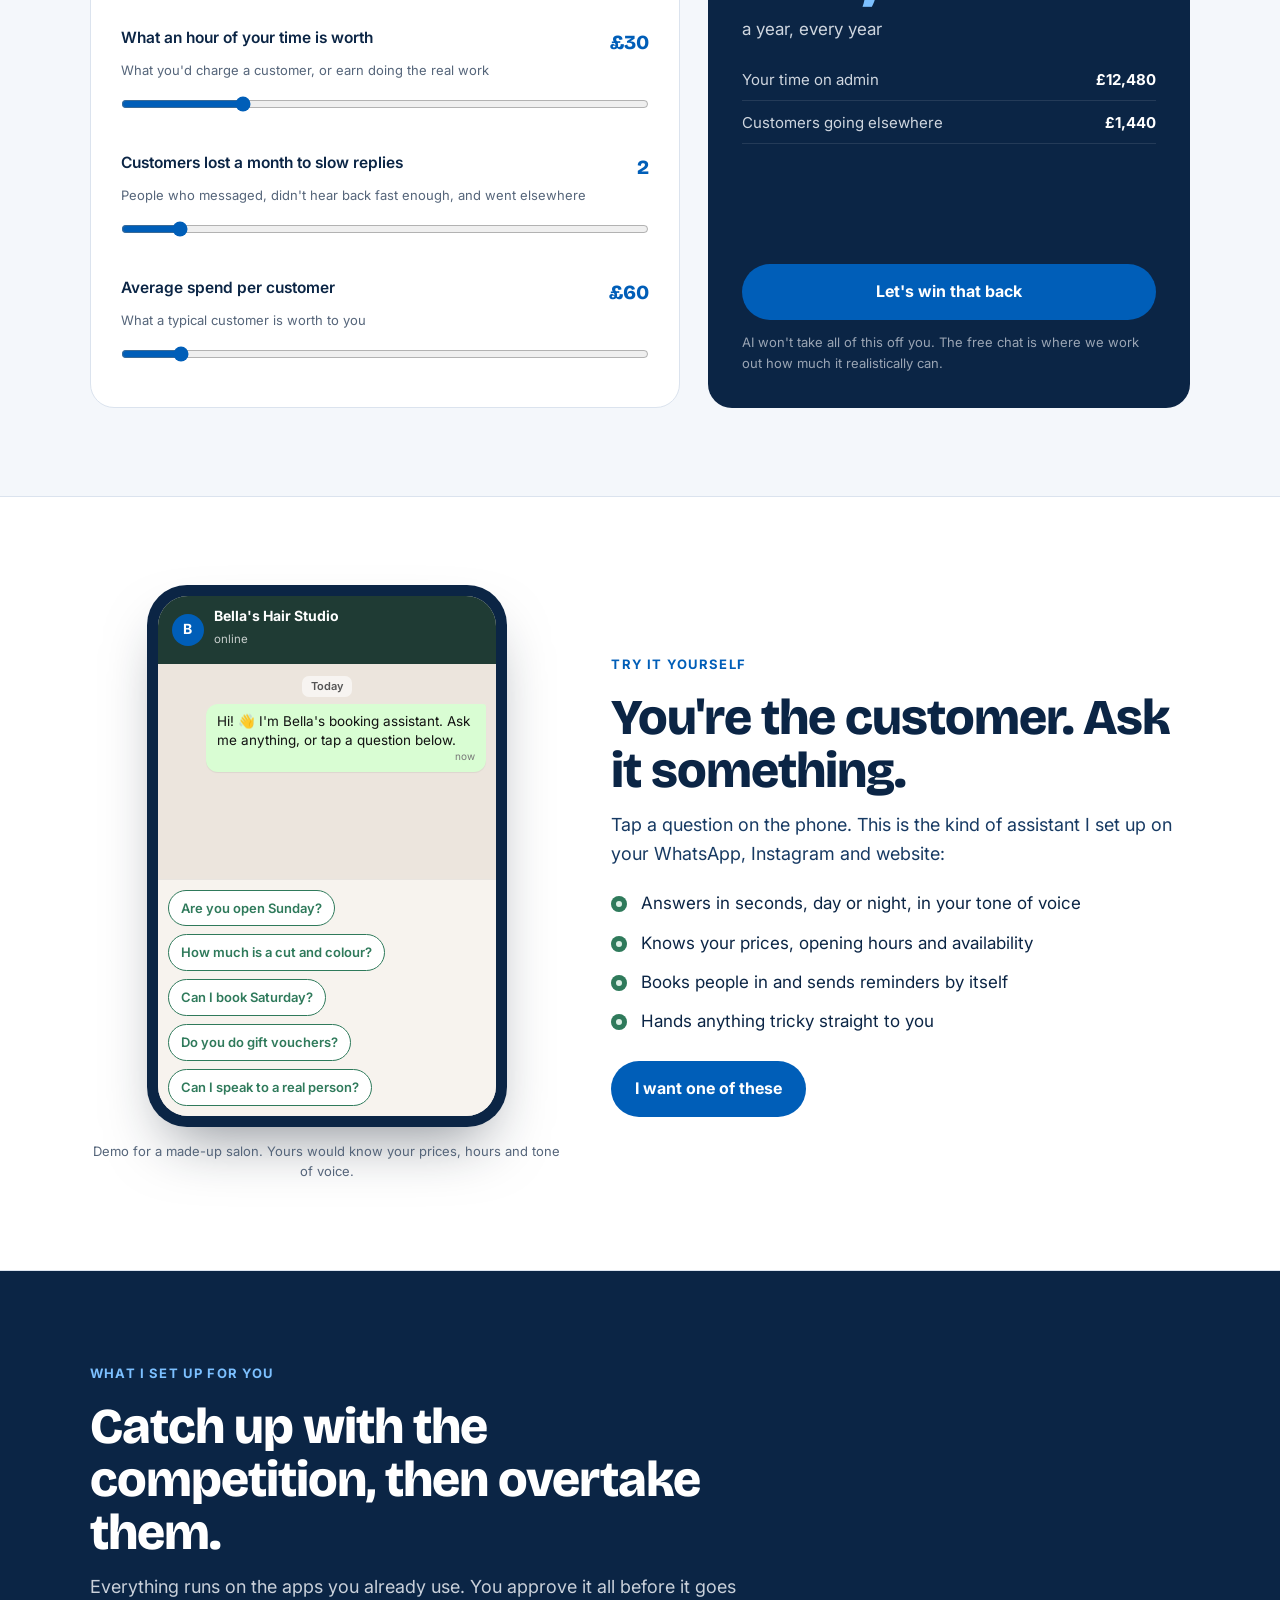
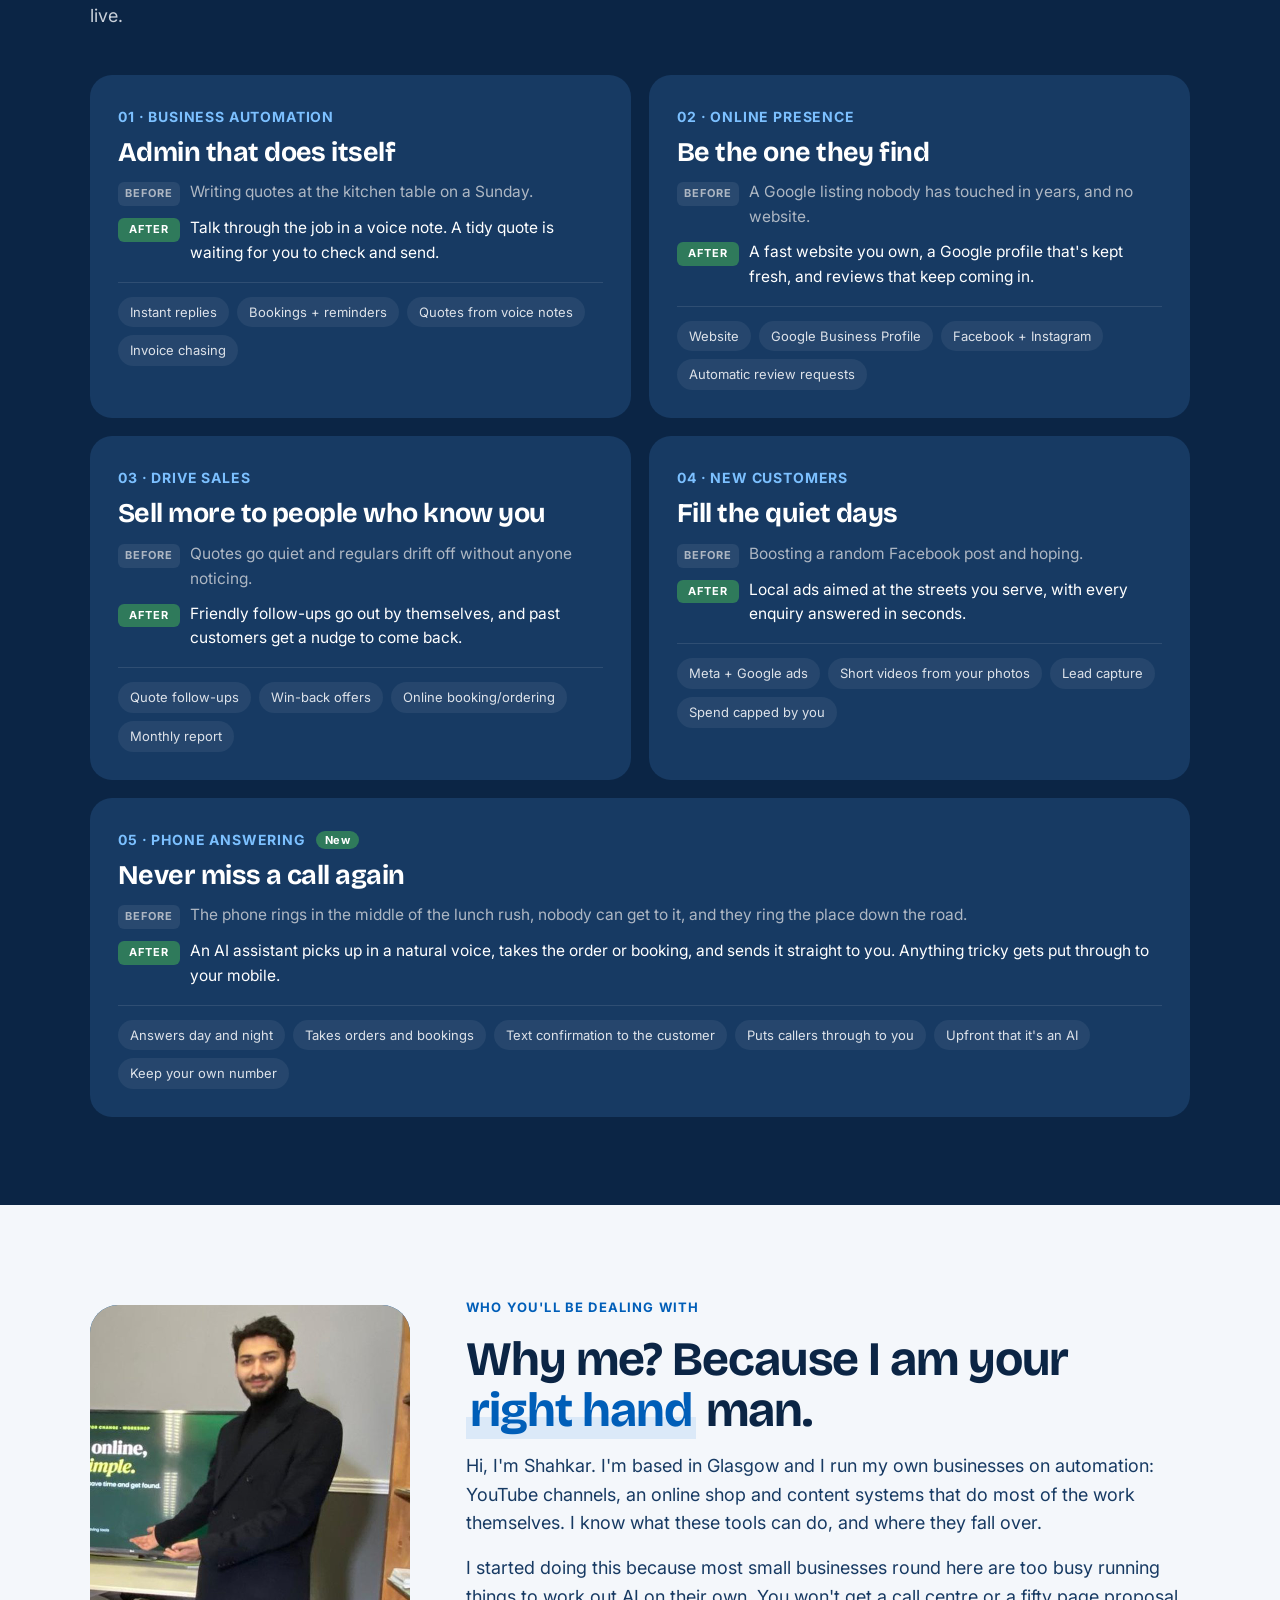
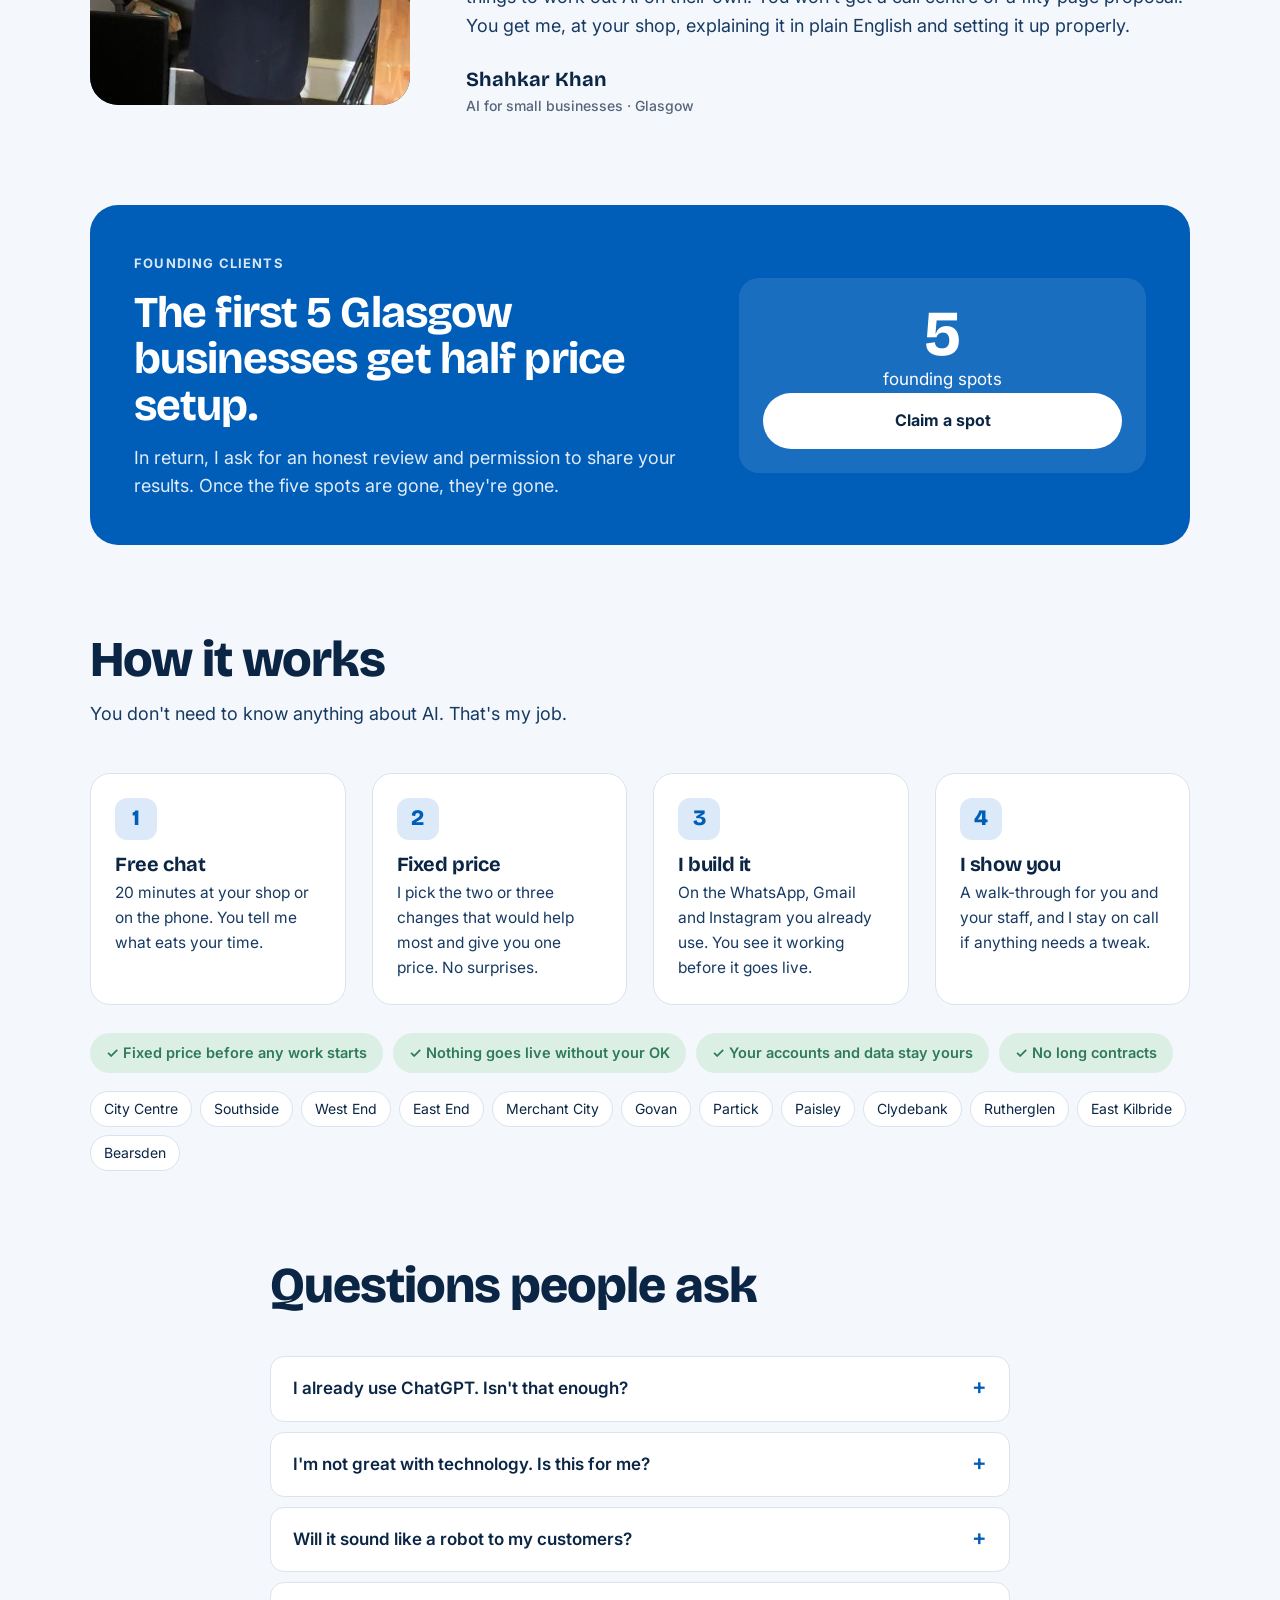
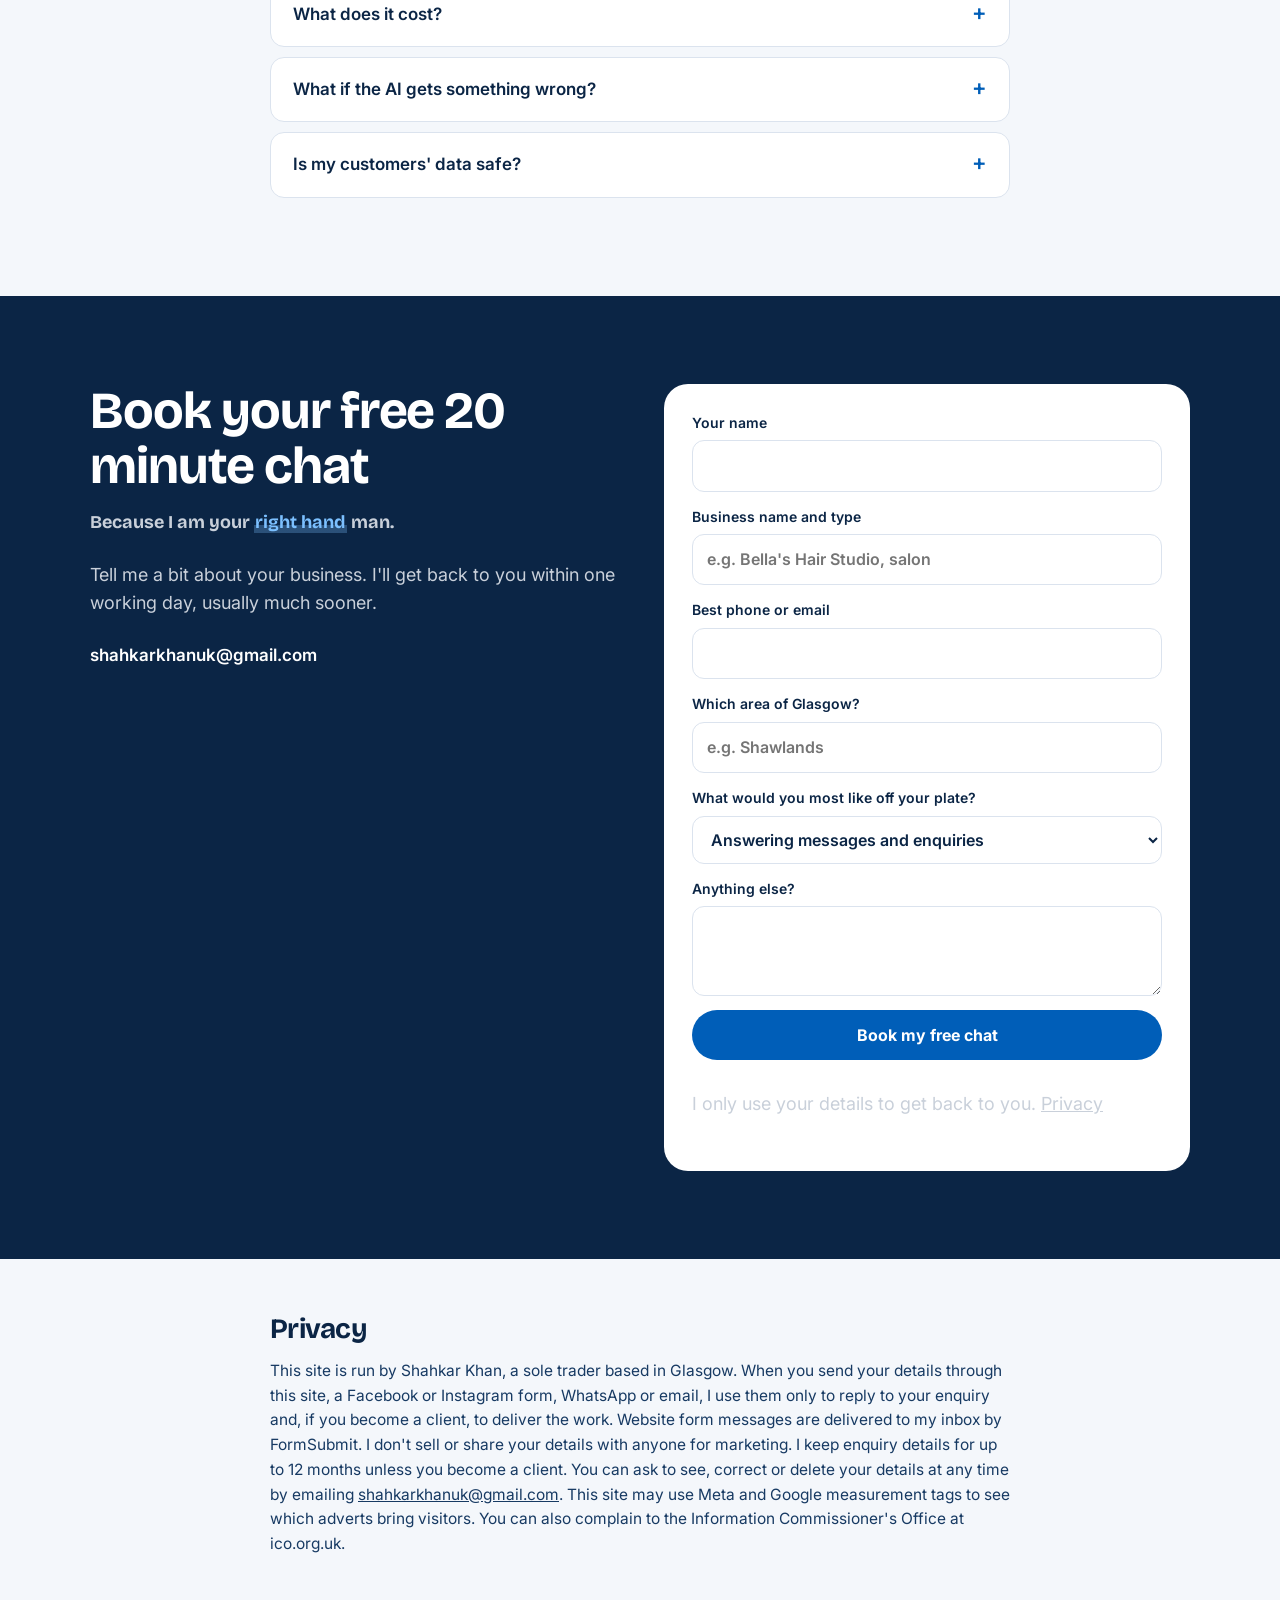
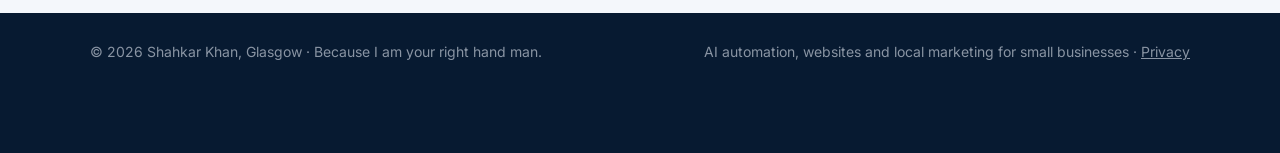
==== commit 3065e452: "Rebrand to Shahkar Khan, fix site flaws, add phone answering service - Brand is now the owner's own " ====
--- a/index.html
+++ b/index.html
@@ -3,14 +3,18 @@
 <head>
 <meta charset="utf-8">
 <meta name="viewport" content="width=device-width, initial-scale=1">
-<title>Right Hand | AI for Glasgow small businesses</title>
-<meta name="description" content="The shop down the road is already using AI to answer customers in seconds. Right Hand sets the same up for Glasgow small businesses. Plain English, fixed price, free 20 minute chat.">
+<title>Shahkar Khan | AI for Glasgow small businesses</title>
+<meta name="description" content="The shop down the road is already using AI to answer customers in seconds. I'm Shahkar Khan, and I set the same up for Glasgow small businesses. Plain English, fixed price, free 20 minute chat.">
 <meta property="og:title" content="The shop down the road just answered your customer.">
-<meta property="og:description" content="Right Hand sets up AI for Glasgow small businesses so you stop losing customers to faster competitors. Free 20 minute chat.">
+<meta property="og:description" content="I set up AI for Glasgow small businesses so you stop losing customers to faster competitors. Free 20 minute chat.">
 <meta property="og:image" content="https://shahkark11-byte.github.io/right-hand/og.png">
 <meta property="og:url" content="https://shahkark11-byte.github.io/right-hand/">
 <meta property="og:type" content="website">
 <meta name="theme-color" content="#0b2545">
+<link rel="icon" href="data:image/svg+xml,%3Csvg xmlns='http://www.w3.org/2000/svg' viewBox='0 0 64 64'%3E%3Crect width='64' height='64' rx='16' fill='%23005eb8'/%3E%3Ctext x='32' y='42' font-family='Arial' font-weight='800' font-size='28' fill='%23fff' text-anchor='middle'%3ESK%3C/text%3E%3C/svg%3E">
+<meta property="og:image:width" content="1200">
+<meta property="og:image:height" content="628">
+<meta name="twitter:card" content="summary_large_image">
 <link rel="preconnect" href="https://fonts.googleapis.com">
 <link rel="preconnect" href="https://fonts.gstatic.com" crossorigin>
 <link href="https://fonts.googleapis.com/css2?family=Bricolage+Grotesque:opsz,wght@12..96,500;12..96,700;12..96,800&family=Inter:wght@400;500;600;700&display=swap" rel="stylesheet">
@@ -57,7 +61,9 @@
 /* nav */
 nav{position:sticky;top:0;z-index:30;background:var(--nav);backdrop-filter:blur(8px);color:#fff}
 nav .wrap{display:flex;align-items:center;justify-content:space-between;height:64px}
-.logo{display:flex;align-items:center;gap:10px;font-family:"Bricolage Grotesque",Inter,sans-serif;font-weight:800;font-size:22px;text-decoration:none}
+.logo{display:flex;align-items:center;gap:10px;font-family:"Bricolage Grotesque",Inter,sans-serif;font-weight:800;font-size:22px;text-decoration:none;white-space:nowrap}
+.nav-short{display:none}
+@media(max-width:480px){.logo{font-size:19px;gap:8px}.nav-long{display:none}.nav-short{display:inline}}
 .logo-mark{width:34px;height:34px;border-radius:10px;background:var(--stone);color:var(--on-accent);display:grid;place-items:center;font-size:15px;font-weight:800;letter-spacing:-.04em;flex:none}
 .nav-links{display:flex;gap:26px;align-items:center;font-size:15px;font-weight:500}
 .nav-links a{text-decoration:none;color:#d6dce4}
@@ -167,6 +173,8 @@
 .ba .after span{background:var(--green);color:#fff}
 .svc ul{list-style:none;margin-top:16px;padding-top:14px;border-top:1px solid #ffffff1a;display:flex;flex-wrap:wrap;gap:8px}
 .svc li{font-size:13px;background:#ffffff10;border-radius:999px;padding:5px 12px;color:#dde2e9}
+.svc-wide{grid-column:1/-1}
+.svc .new{background:var(--green);color:#fff;border-radius:999px;padding:2px 9px;margin-left:6px;font-size:11px;letter-spacing:.04em;vertical-align:1px}
 @media(max-width:820px){.svc-grid{grid-template-columns:1fr}}
 
 /* founder */
@@ -178,6 +186,18 @@
 .founder .sig{font-family:"Bricolage Grotesque";font-weight:700;font-size:20px;margin-top:22px;color:var(--ink)}
 .founder .sig small{display:block;font-family:Inter;font-weight:500;font-size:14px;color:var(--muted)}
 @media(max-width:820px){.founder{grid-template-columns:1fr}.founder-photo{max-width:280px}}
+
+/* case study */
+.case{display:grid;grid-template-columns:1fr 360px;gap:56px;align-items:center;background:var(--paper);border:1px solid var(--line);border-radius:28px;padding:44px}
+.case h2{font-size:clamp(28px,3.6vw,40px)}
+.case p{color:var(--ink-2);margin-top:14px;font-size:17px}
+.case-facts{display:flex;flex-wrap:wrap;gap:10px;margin-top:22px}
+.case-facts span{background:var(--green-soft);color:var(--green);font-weight:600;font-size:14px;padding:8px 14px;border-radius:999px}
+.case blockquote{margin:24px 0 0;padding-left:18px;border-left:3px solid var(--stone);font-size:18px;color:var(--ink)}
+.case blockquote small{display:block;margin-top:8px;font-size:14px;color:var(--muted)}
+.case-photo{border-radius:22px;overflow:hidden;aspect-ratio:3/4}
+.case-photo img{width:100%;height:100%;object-fit:cover;object-position:50% 40%;display:block}
+@media(max-width:860px){.case{grid-template-columns:1fr;padding:28px}.case-photo{max-width:340px}}
 
 /* offer */
 .offer{background:var(--stone);color:var(--on-accent);border-radius:28px;padding:44px;display:grid;grid-template-columns:1.4fr 1fr;gap:36px;align-items:center}
@@ -241,6 +261,7 @@
   .mobile-cta .wa{flex:0 0 52px;background:var(--wa);border-radius:999px;display:grid;place-items:center}
   .wa-float{display:none!important}
 }
+[hidden]{display:none!important}
 .wa-float{position:fixed;right:18px;bottom:18px;z-index:20;width:58px;height:58px;border-radius:50%;background:var(--wa);display:grid;place-items:center;box-shadow:0 10px 24px -6px rgba(0,0,0,.35)}
 .wa-float svg,.mobile-cta svg{width:28px;height:28px;fill:#fff}
 </style>
@@ -249,13 +270,13 @@
 
 <nav>
   <div class="wrap">
-    <a class="logo" href="#top"><span class="logo-mark" aria-hidden="true">RH</span>Right Hand</a>
+    <a class="logo" href="#top"><span class="logo-mark" aria-hidden="true">SK</span>Shahkar Khan</a>
     <div class="nav-links">
       <a href="#cost">What it's costing you</a>
       <a href="#demo">Try the demo</a>
       <a href="#services">Services</a>
       <a href="#about">About</a>
-      <a class="btn btn-primary btn-sm" href="#contact" data-cta="nav">Free 20 min chat</a>
+      <a class="btn btn-primary btn-sm" href="#contact" data-cta="nav"><span class="nav-long">Free 20 min chat</span><span class="nav-short">Free chat</span></a>
     </div>
   </div>
 </nav>
@@ -294,10 +315,10 @@
 
 <div class="stats">
   <div class="wrap">
-    <div class="stat"><b>12% → 35%</b><p>UK businesses using AI, September 2023 to June 2026. Nearly three times as many.</p></div>
+    <div class="stat"><b>12% → 35%</b><p>UK businesses with 10+ staff using AI, September 2023 to June 2026. Nearly three times as many.</p></div>
     <div class="stat"><b>28%</b><p>of the smallest UK businesses (0 to 9 staff) already use at least one AI tool.</p></div>
     <div><p class="stat-punch">More businesses switch it on every month. The ones who get it working first win the customers on your street.</p>
-      <p class="stat-src" style="margin-top:8px">Source: <a href="https://www.ons.gov.uk/businessindustryandtrade/business/businessservices/articles/artificialintelligenceinukbusinesses/2023to2026" target="_blank" rel="noopener">ONS, AI in UK businesses 2023 to 2026</a> (first figure: businesses with 10+ staff)</p></div>
+      <p class="stat-src" style="margin-top:8px">Source: <a href="https://www.ons.gov.uk/businessindustryandtrade/business/businessservices/articles/artificialintelligenceinukbusinesses/2023to2026" target="_blank" rel="noopener">ONS, AI in UK businesses 2023 to 2026</a> </p></div>
   </div>
 </div>
 
@@ -417,19 +438,44 @@
         </div>
         <ul><li>Meta + Google ads</li><li>Short videos from your photos</li><li>Lead capture</li><li>Spend capped by you</li></ul>
       </article>
+      <article class="svc svc-wide">
+        <span class="n">05 · PHONE ANSWERING <b class="new">New</b></span>
+        <h3>Never miss a call again</h3>
+        <div class="ba">
+          <div class="before"><span>Before</span><p>The phone rings in the middle of the lunch rush, nobody can get to it, and they ring the place down the road.</p></div>
+          <div class="after"><span>After</span><p>An AI assistant picks up in a natural voice, takes the order or booking, and sends it straight to you. Anything tricky gets put through to your mobile.</p></div>
+        </div>
+        <ul><li>Answers day and night</li><li>Takes orders and bookings</li><li>Text confirmation to the customer</li><li>Puts callers through to you</li><li>Upfront that it's an AI</li><li>Keep your own number</li></ul>
+      </article>
     </div>
   </div>
 </section>
 
 <section id="about">
   <div class="wrap founder">
-    <div class="founder-photo" id="founder-photo">S<!-- Put your photo in the site folder and set FOUNDER_PHOTO at the bottom --></div>
+    <div class="founder-photo" id="founder-photo"><img src="founder.jpg" alt="Shahkar Khan" width="640" height="800"></div>
     <div>
       <span class="eyebrow">Who you'll be dealing with</span>
-      <h2>Why Right Hand? Because I am your <span class="rh">right hand</span> man.</h2>
+      <h2>Why me? Because I am your <span class="rh">right hand</span> man.</h2>
       <p>Hi, I'm Shahkar. I'm based in Glasgow and I run my own businesses on automation: YouTube channels, an online shop and content systems that do most of the work themselves. I know what these tools can do, and where they fall over.</p>
-      <p>I started Right Hand because most small businesses round here are too busy running things to work out AI on their own. You won't get a call centre or a fifty page proposal. You get me, at your shop, explaining it in plain English and setting it up properly.</p>
-      <div class="sig">Shahkar Khan<small>Founder, Right Hand · Glasgow</small></div>
+      <p>I started doing this because most small businesses round here are too busy running things to work out AI on their own. You won't get a call centre or a fifty page proposal. You get me, at your shop, explaining it in plain English and setting it up properly.</p>
+      <div class="sig">Shahkar Khan<small>AI for small businesses · Glasgow</small></div>
+    </div>
+  </div>
+</section>
+
+<section id="work" style="padding-top:0" hidden>
+  <div class="wrap">
+    <div class="case">
+      <div>
+        <span class="eyebrow">Recent work</span>
+        <h2>A selling online workshop for Empower Women for Change</h2>
+        <p>Empower Women for Change is a Glasgow charity that supports ethnic minority women. They asked me to run a workshop for women who sell, or want to sell, what they make: handmade bags and jewellery, home cooking, beauty, second hand clothes.</p>
+        <p>I kept it simple. No coding and no laptops needed. We covered how to start selling on Etsy, eBay and Amazon, small automations that save hours every week, and how to get found on Google. The slides and handouts were in English, Arabic and Farsi, with translation in the room.</p>
+        <div class="case-facts"><span>2 hour workshop</span><span>3 languages</span><span>Booked twice</span><span>1 to 1 mentoring after</span></div>
+        <blockquote id="case-quote" hidden></blockquote>
+      </div>
+      <div class="case-photo"><img src="ewfc-workshop.jpg" alt="Shahkar presenting the Selling online, made simple workshop at Empower Women for Change in Glasgow" loading="lazy" width="900" height="1200"></div>
     </div>
   </div>
 </section>
@@ -470,7 +516,7 @@
   <div class="wrap faq">
     <div class="section-head"><h2>Questions people ask</h2></div>
     <details><summary>I already use ChatGPT. Isn't that enough?</summary><p>ChatGPT is great when you sit down and ask it something. What I set up works without you: it answers customers at midnight, sends the reminder, chases the invoice and posts the update while you're busy doing the actual work.</p></details>
-    <details><summary>I'm not great with technology. Is this for me?</summary><p>Yes. Most people I help say exactly that. I do the setup, you keep using WhatsApp and email like you already do, and I show you anything new in person.</p></details>
+    <details><summary>I'm not great with technology. Is this for me?</summary><p>Yes. Most owners I talk to say exactly that. I do the setup, you keep using WhatsApp and email like you already do, and I show you anything new in person.</p></details>
     <details><summary>Will it sound like a robot to my customers?</summary><p>It's set up to talk like you: your greetings, your prices, your way of saying things. You'll read its replies before it goes live. I also suggest being upfront that it's an assistant and making it easy to reach you, which customers tend to appreciate.</p></details>
     <details><summary>What does it cost?</summary><p>It depends on what you need, so you get a fixed price after the free chat. Smaller jobs like a Google profile refresh or auto-replies are a one-off fee. Ongoing help like social posts or ads is a simple monthly amount you can stop any time.</p></details>
     <details><summary>What if the AI gets something wrong?</summary><p>I set clear limits on what it can say and do. Anything it isn't sure about comes to you. And I stay on call to adjust it.</p></details>
@@ -485,7 +531,7 @@
       <p class="hero-tag" style="margin-top:14px">Because I am your <span class="rh">right hand</span> man.</p>
       <p>Tell me a bit about your business. I'll get back to you within one working day, usually much sooner.</p>
       <div class="direct">
-        <a class="js-wa" href="#contact">WhatsApp: <span class="js-phone">number coming soon</span></a>
+        <a class="js-wa js-wa-line" href="#contact">WhatsApp: <span class="js-phone"></span></a>
         <a class="js-email" href="mailto:shahkarkhanuk@gmail.com">shahkarkhanuk@gmail.com</a>
       </div>
     </div>
@@ -498,6 +544,7 @@
         <label>What would you most like off your plate?
           <select name="need">
             <option>Answering messages and enquiries</option>
+            <option>Answering the phone and taking orders</option>
             <option>Quotes, invoices and admin</option>
             <option>Getting found on Google</option>
             <option>Social media and content</option>
@@ -523,13 +570,13 @@
 <section id="privacy" style="padding:56px 0">
   <div class="wrap faq">
     <h2 style="font-size:28px;margin-bottom:14px">Privacy</h2>
-    <p style="color:var(--ink-2);font-size:15.5px">Right Hand is run by Shahkar Khan, a sole trader based in Glasgow. When you send your details through this site, a Facebook or Instagram form, WhatsApp or email, I use them only to reply to your enquiry and, if you become a client, to deliver the work. Website form messages are delivered to my inbox by FormSubmit. I don't sell or share your details with anyone for marketing. I keep enquiry details for up to 12 months unless you become a client. You can ask to see, correct or delete your details at any time by emailing <a href="mailto:shahkarkhanuk@gmail.com">shahkarkhanuk@gmail.com</a>. This site may use Meta and Google measurement tags to see which adverts bring visitors. You can also complain to the Information Commissioner's Office at ico.org.uk.</p>
+    <p style="color:var(--ink-2);font-size:15.5px">This site is run by Shahkar Khan, a sole trader based in Glasgow. When you send your details through this site, a Facebook or Instagram form, WhatsApp or email, I use them only to reply to your enquiry and, if you become a client, to deliver the work. Website form messages are delivered to my inbox by FormSubmit. I don't sell or share your details with anyone for marketing. I keep enquiry details for up to 12 months unless you become a client. You can ask to see, correct or delete your details at any time by emailing <a href="mailto:shahkarkhanuk@gmail.com">shahkarkhanuk@gmail.com</a>. This site may use Meta and Google measurement tags to see which adverts bring visitors. You can also complain to the Information Commissioner's Office at ico.org.uk.</p>
   </div>
 </section>
 
 <footer>
   <div class="wrap">
-    <span>© 2026 Right Hand, Glasgow · Because I am your right hand man.</span>
+    <span>© 2026 Shahkar Khan, Glasgow · Because I am your right hand man.</span>
     <span>AI automation, websites and local marketing for small businesses · <a href="#privacy">Privacy</a></span>
   </div>
 </footer>
@@ -547,24 +594,33 @@
 const PHONE_DISPLAY = "";    // e.g. "07700 900123"
 const EMAIL = "shahkarkhanuk@gmail.com";
 const SPOTS_LEFT = 5;        // founding client spots still available (out of 5)
-const FOUNDER_PHOTO = "";     // e.g. "founder.jpg" once your photo is in the site folder
 const THEME = "saltire";     // saltire | sandstone | gold | heritage | electric | trades
+const SHOW_CASE_STUDY = false; // true only once EWfC has said we can name them
+const CASE_QUOTE = "";       // EWfC's words, only once they've said we can use them
+const CASE_QUOTE_BY = "";    // e.g. "Noosa Khogali, Project and Operations Manager, EWfC"
 // --------------------
+
+if (SHOW_CASE_STUDY) document.getElementById("work").hidden = false;
+if (CASE_QUOTE) {
+  const q = document.getElementById("case-quote");
+  q.textContent = `“${CASE_QUOTE}”`;
+  if (CASE_QUOTE_BY) { const by = document.createElement("small"); by.textContent = CASE_QUOTE_BY; q.appendChild(by); }
+  q.hidden = false;
+}
 
 const theme = new URLSearchParams(location.search).get("theme") || THEME;
 if (theme !== "sandstone") document.documentElement.dataset.theme = theme;
 
-const waText = encodeURIComponent("Hi Shahkar, I saw your ad and I'd like a free 20 minute chat about my business.");
+const waText = encodeURIComponent("Hi Shahkar, I saw your website and I'd like a free 20 minute chat about my business.");
 document.querySelectorAll(".js-wa").forEach(a => {
   if (PHONE) { a.href = `https://wa.me/${PHONE}?text=${waText}`; a.target = "_blank"; a.rel = "noopener"; }
+  else a.hidden = true;     // no number yet: no WhatsApp buttons that only scroll to the form
 });
-document.querySelectorAll(".js-phone").forEach(s => s.textContent = PHONE_DISPLAY || "number coming soon");
-
-// founder photo: shows founder.jpg if it exists
-if (FOUNDER_PHOTO) { const img = new Image(); img.alt = "Shahkar Khan"; img.onload = () => document.getElementById("founder-photo").appendChild(img); img.src = FOUNDER_PHOTO; }
+document.querySelectorAll(".js-phone").forEach(s => s.textContent = PHONE_DISPLAY || PHONE);
 
 // founding spots
 document.getElementById("spots-left").textContent = SPOTS_LEFT;
+if (SPOTS_LEFT === 5) { document.querySelector(".spots > span").textContent = "founding spots"; document.getElementById("spot-dots").hidden = true; }
 document.getElementById("spot-dots").innerHTML = Array.from({length:5}, (_, i) => `<i class="${i < 5 - SPOTS_LEFT ? "taken" : ""}"></i>`).join("");
 
 // ---------- hero race ----------
@@ -649,18 +705,18 @@
   const f = e.target, btn = $("send-btn"), data = Object.fromEntries(new FormData(f));
   if (data._honey) return;
   btn.disabled = true; btn.textContent = "Sending...";
-  data._subject = "New Right Hand enquiry: " + data.business; data._template = "table"; data._captcha = "false";
+  data._subject = "New website enquiry: " + data.business; data._template = "table"; data._captcha = "false";
   try {
     const r = await fetch(`https://formsubmit.co/ajax/${EMAIL}`, {method: "POST", headers: {"Content-Type": "application/json", Accept: "application/json"}, body: JSON.stringify(data)});
     if (!r.ok) throw 0;
     f.style.display = "none"; $("form-done").style.display = "block";
+    if (window.fbq) fbq("track", "Lead");
+    if (window.gtag) gtag("event", "generate_lead");
   } catch (err) {
     const body = Object.entries(data).filter(([k]) => !k.startsWith("_")).map(([k, v]) => `${k}: ${v}`).join("\n");
     location.href = `mailto:${EMAIL}?subject=${encodeURIComponent("Free chat request: " + data.business)}&body=${encodeURIComponent(body)}`;
     btn.disabled = false; btn.textContent = "Book my free chat";
   }
-  if (window.fbq) fbq("track", "Lead");
-  if (window.gtag) gtag("event", "generate_lead");
 });
 </script>
 </body>
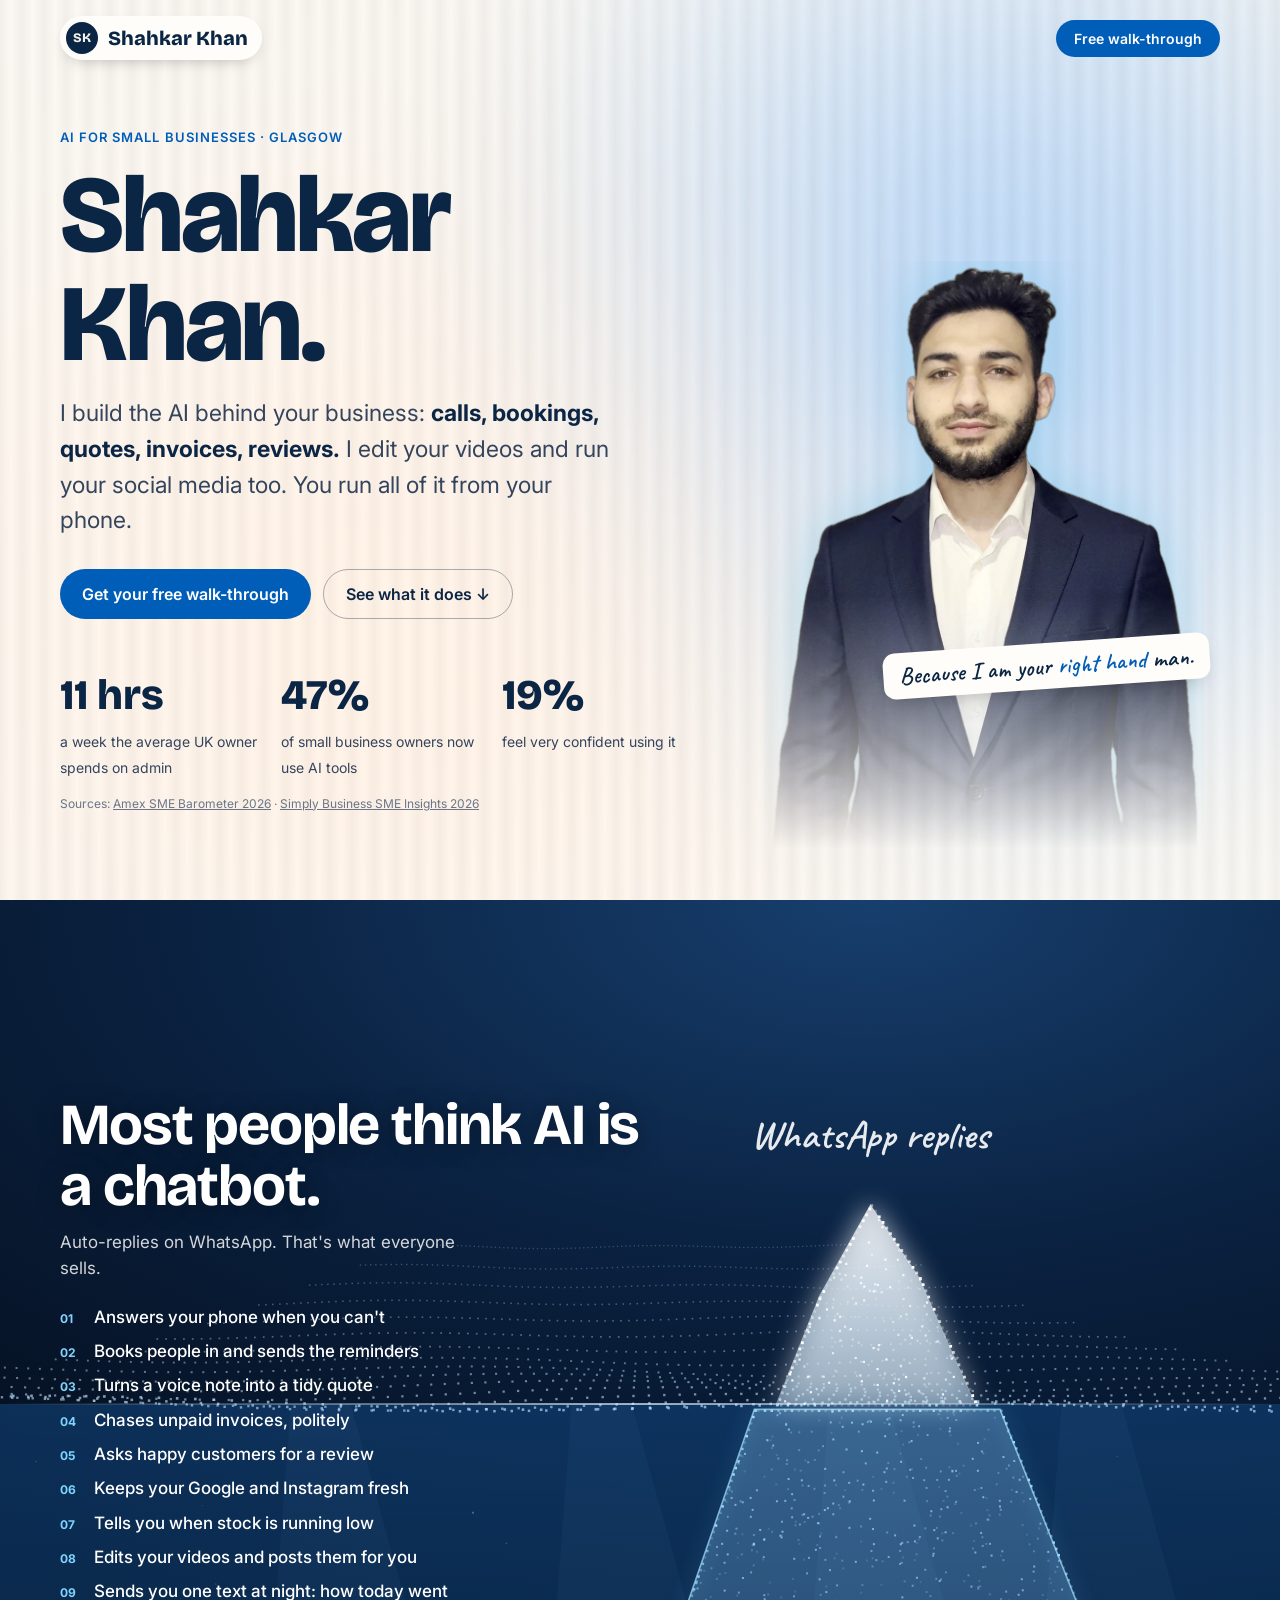
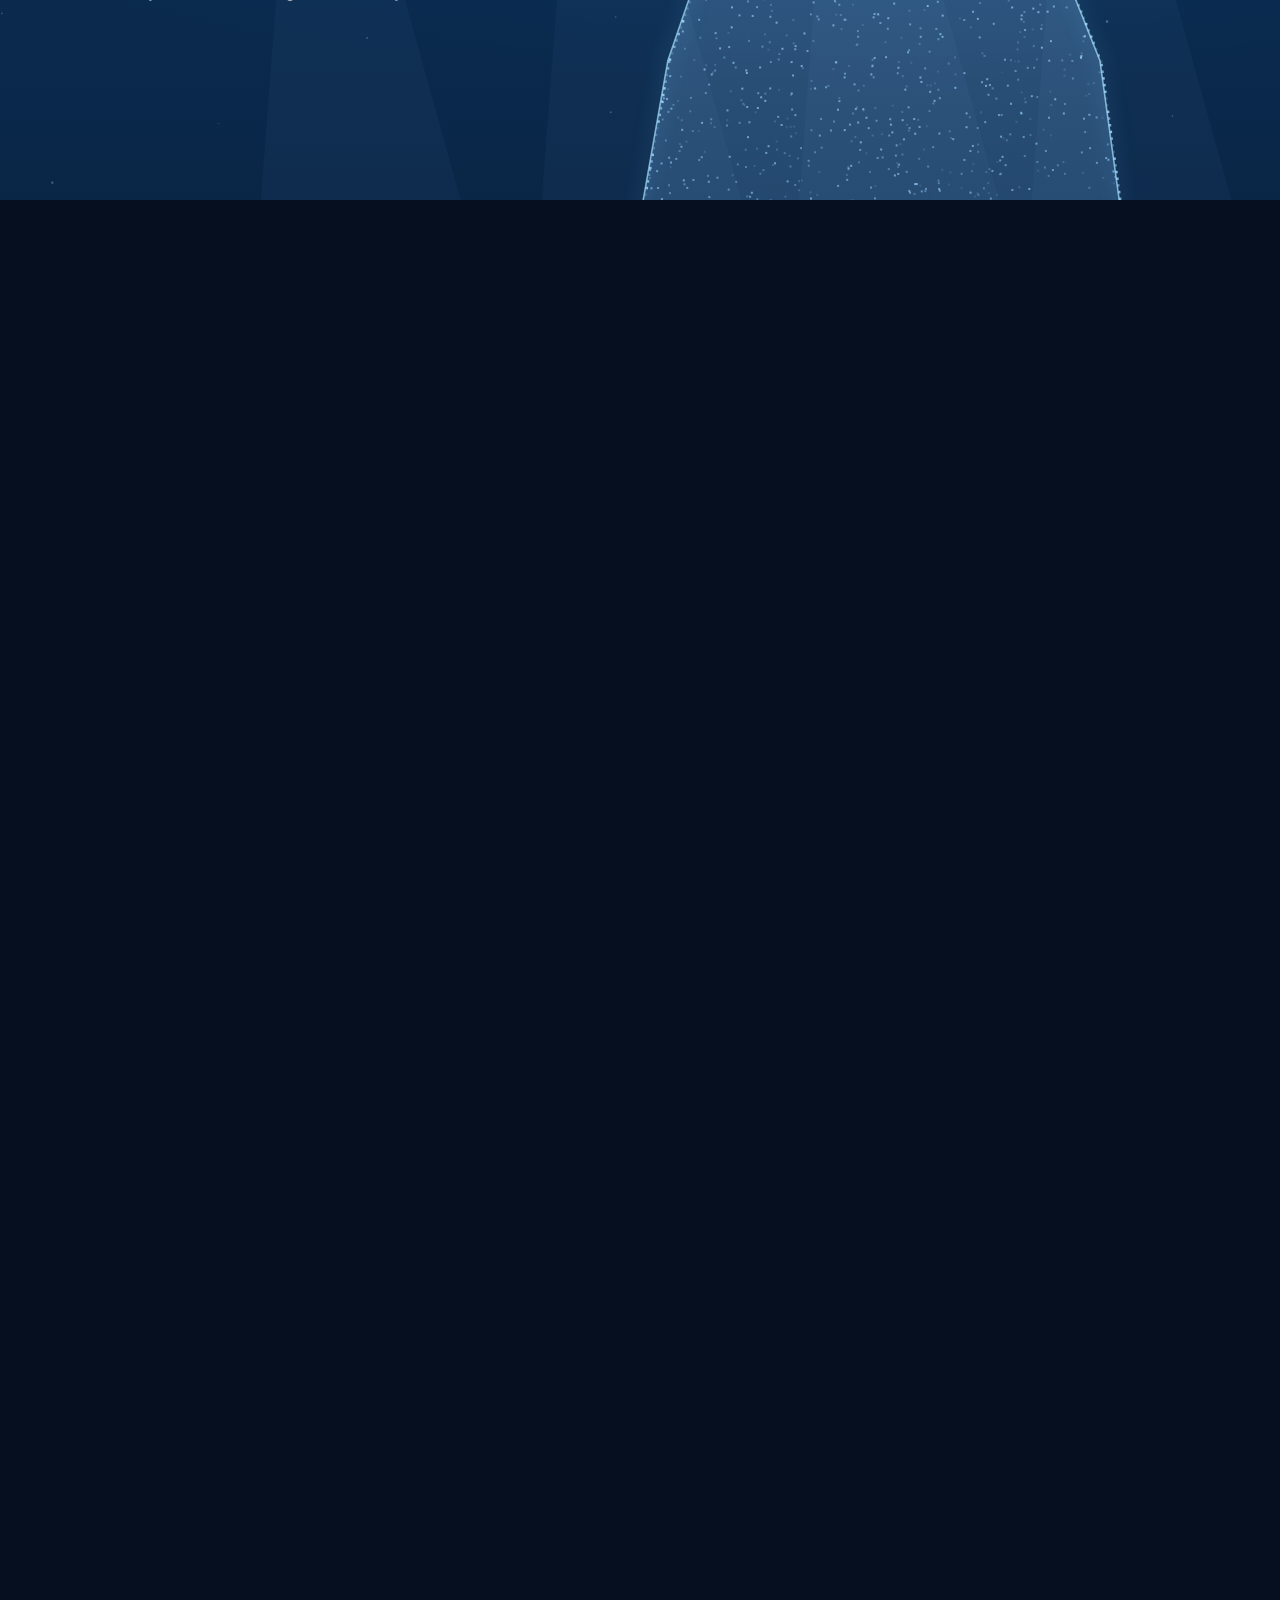
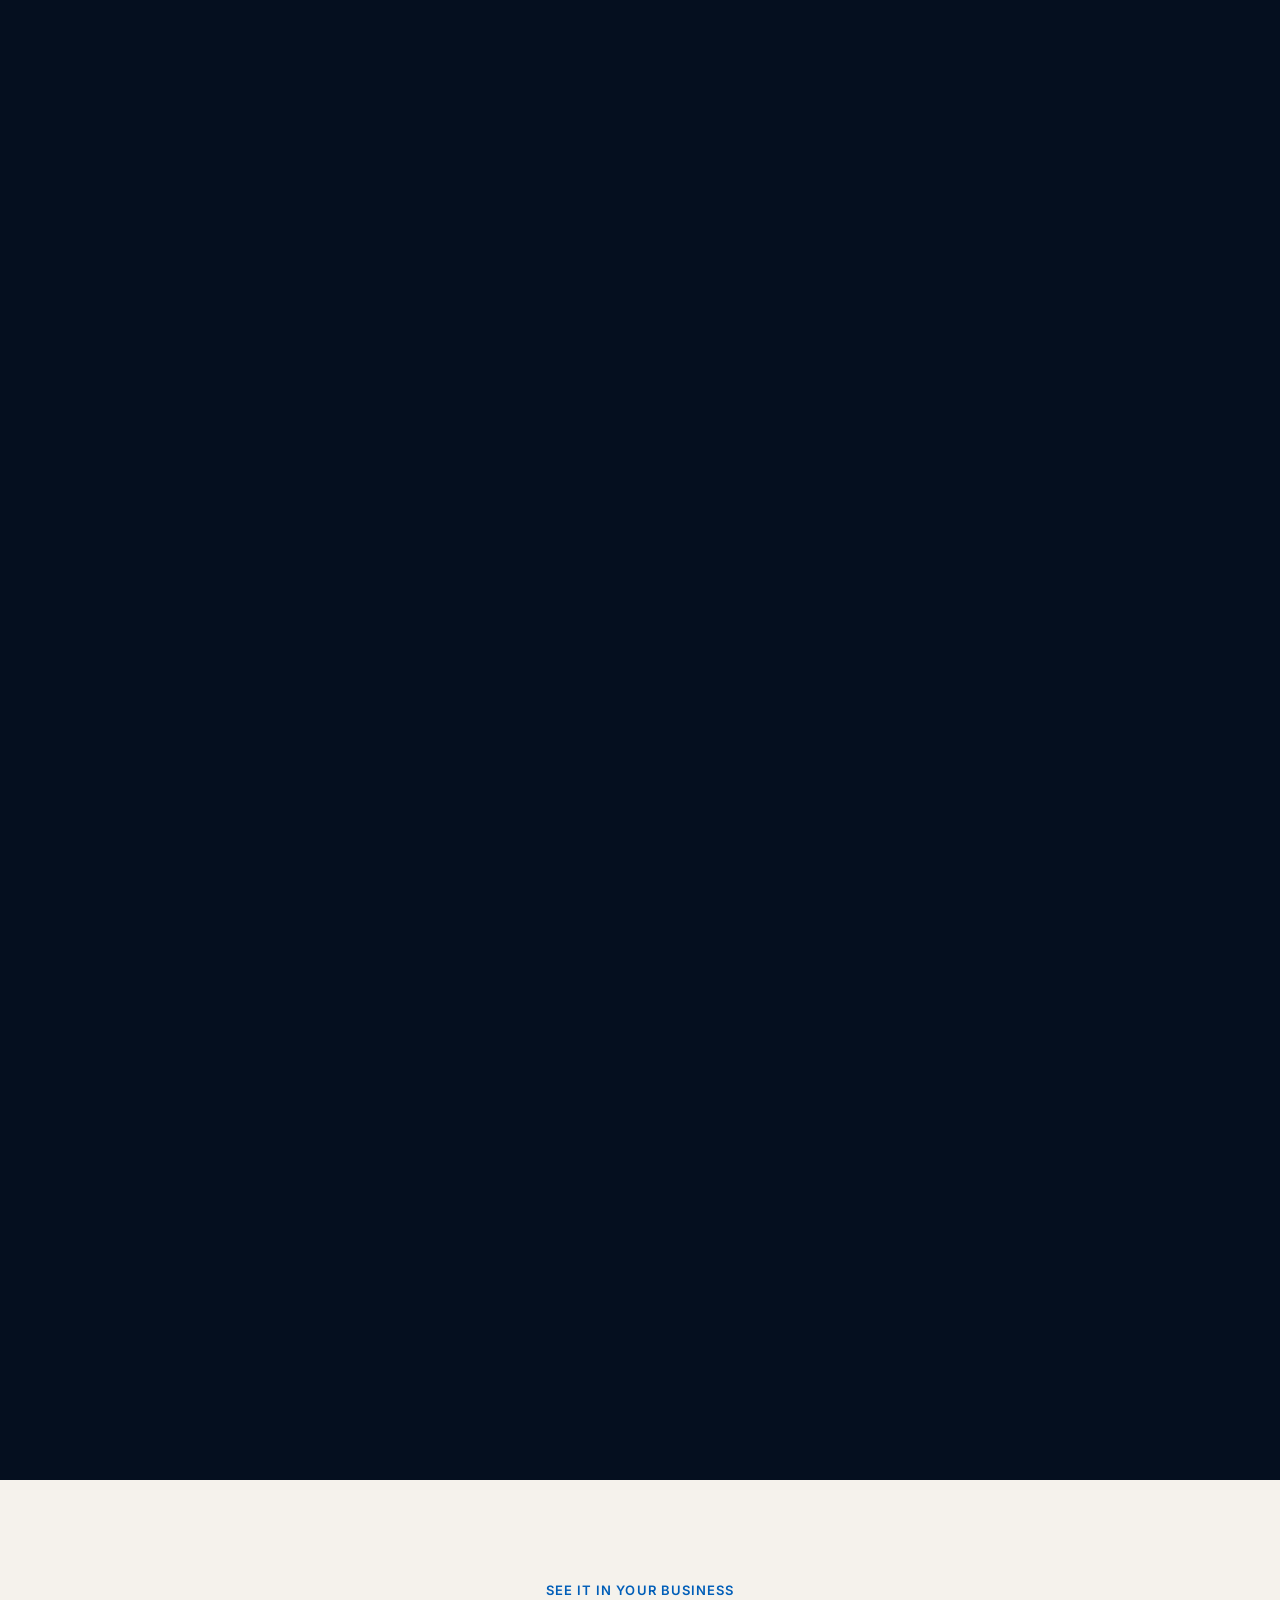
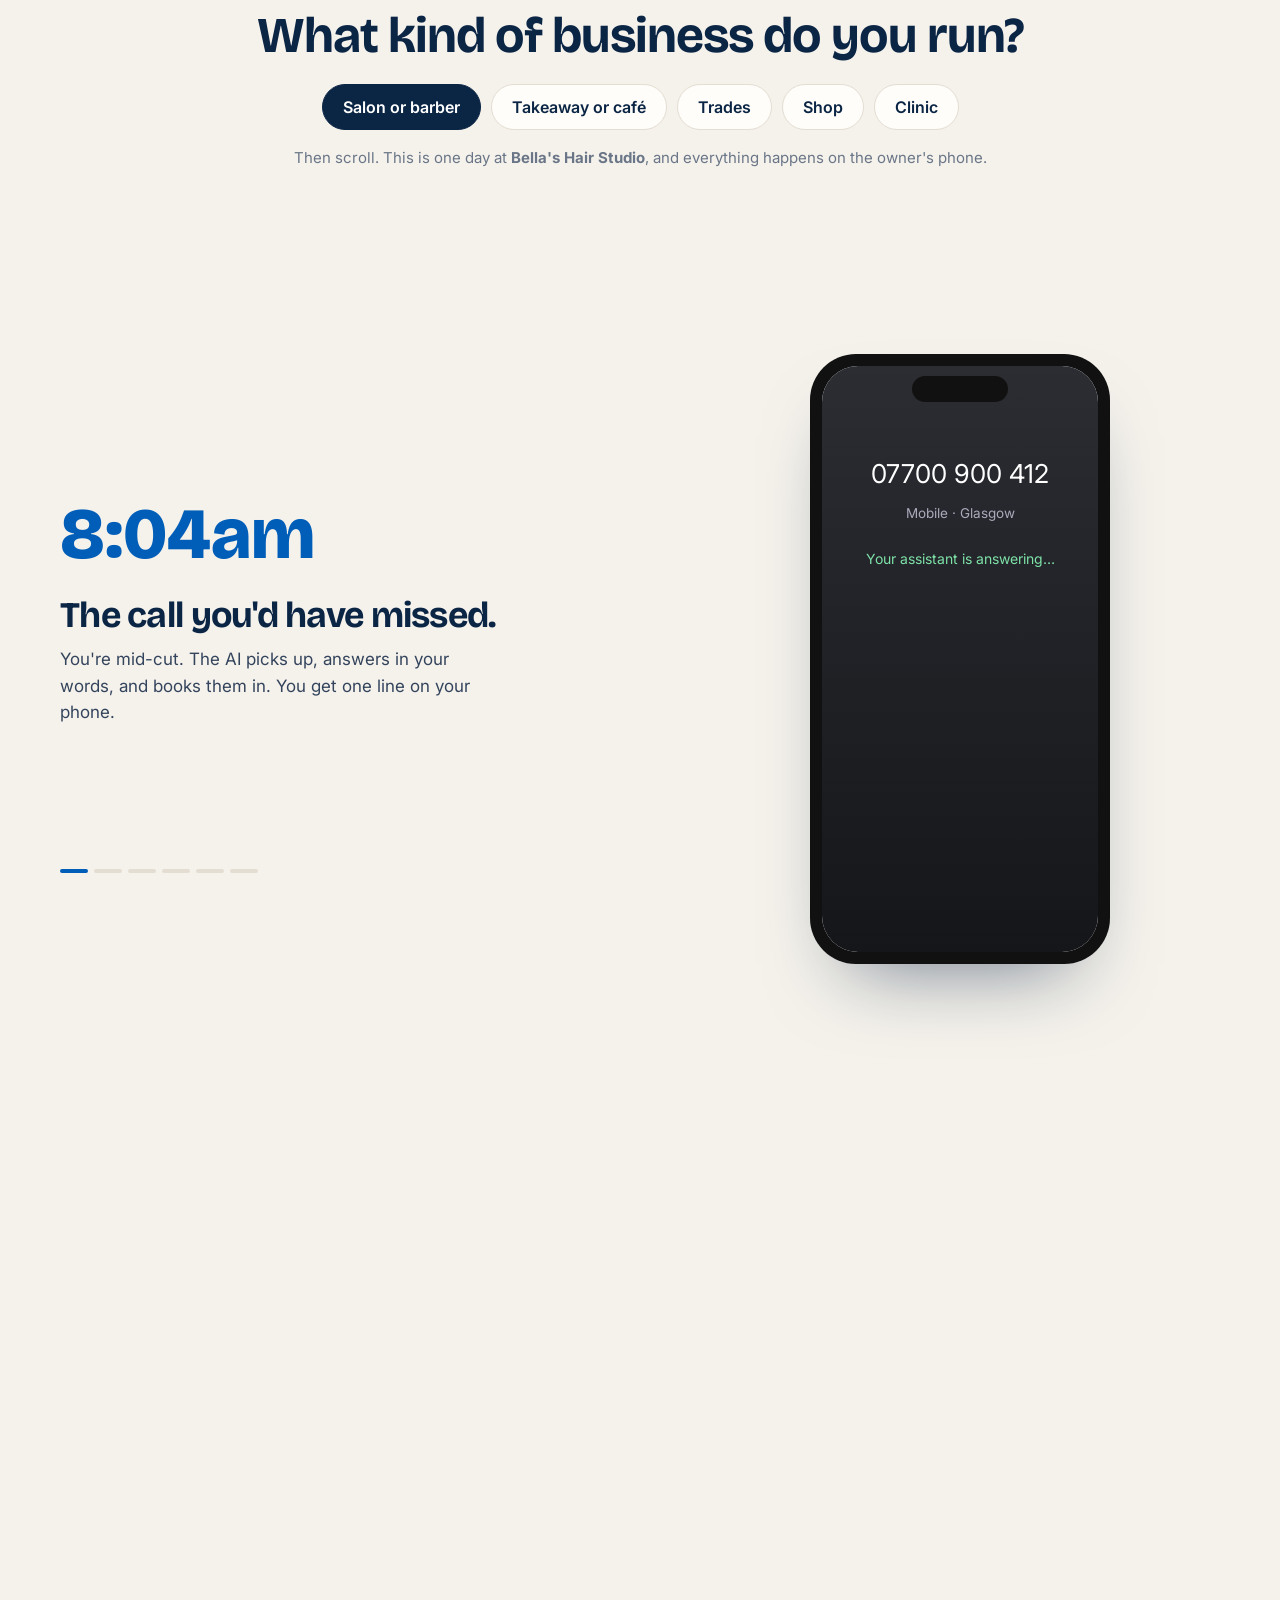
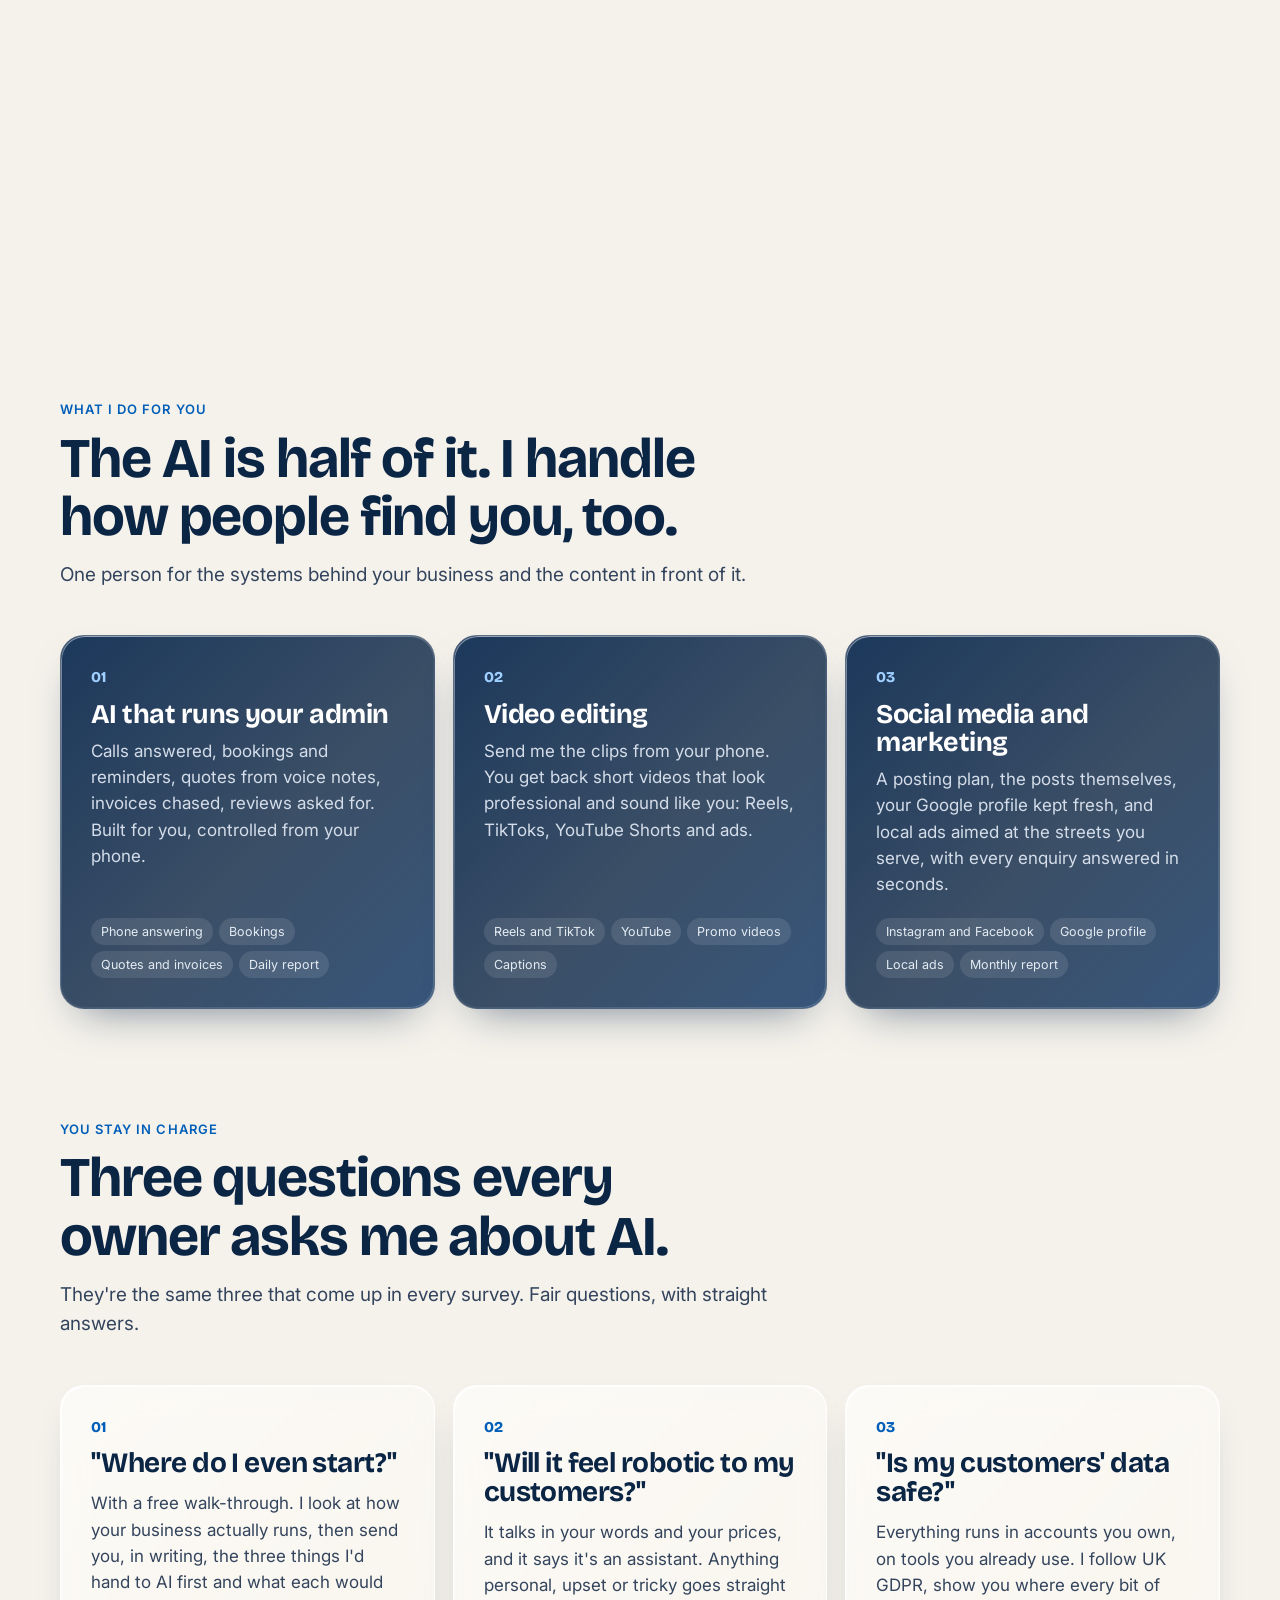
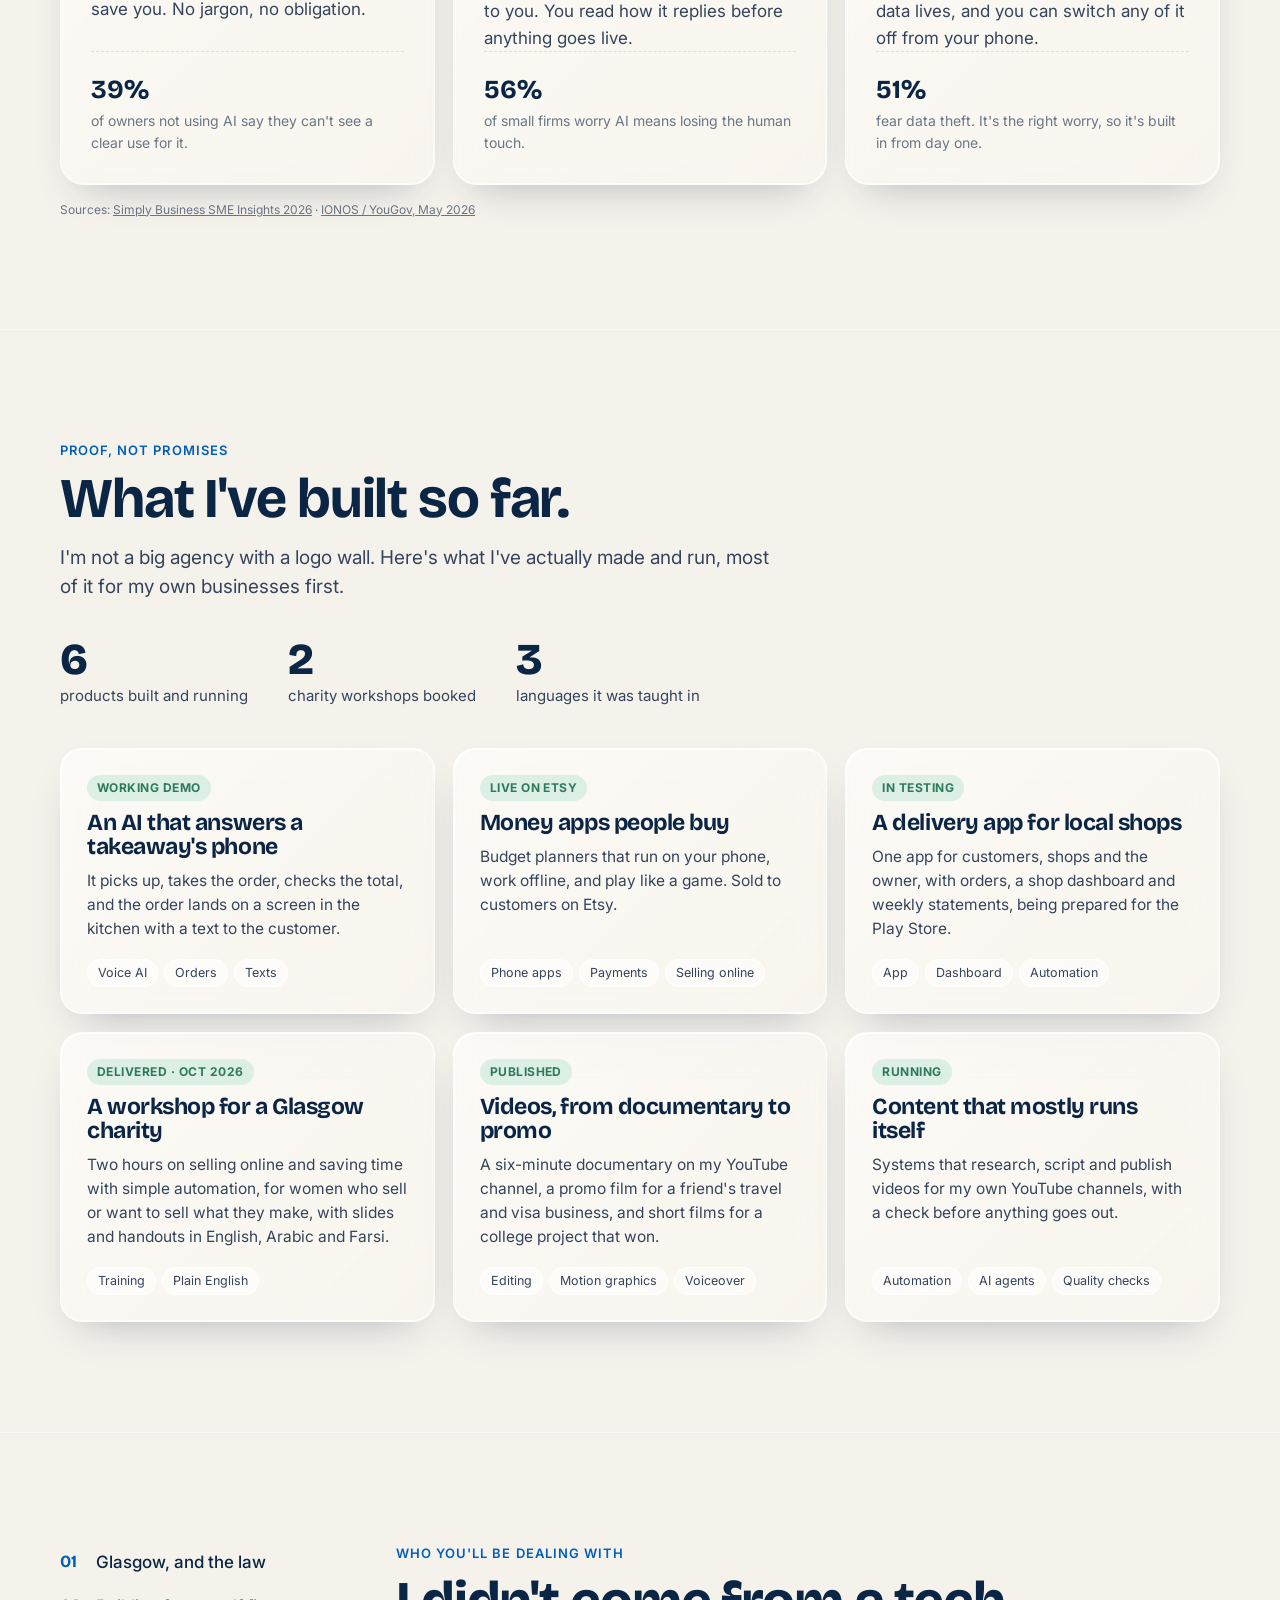
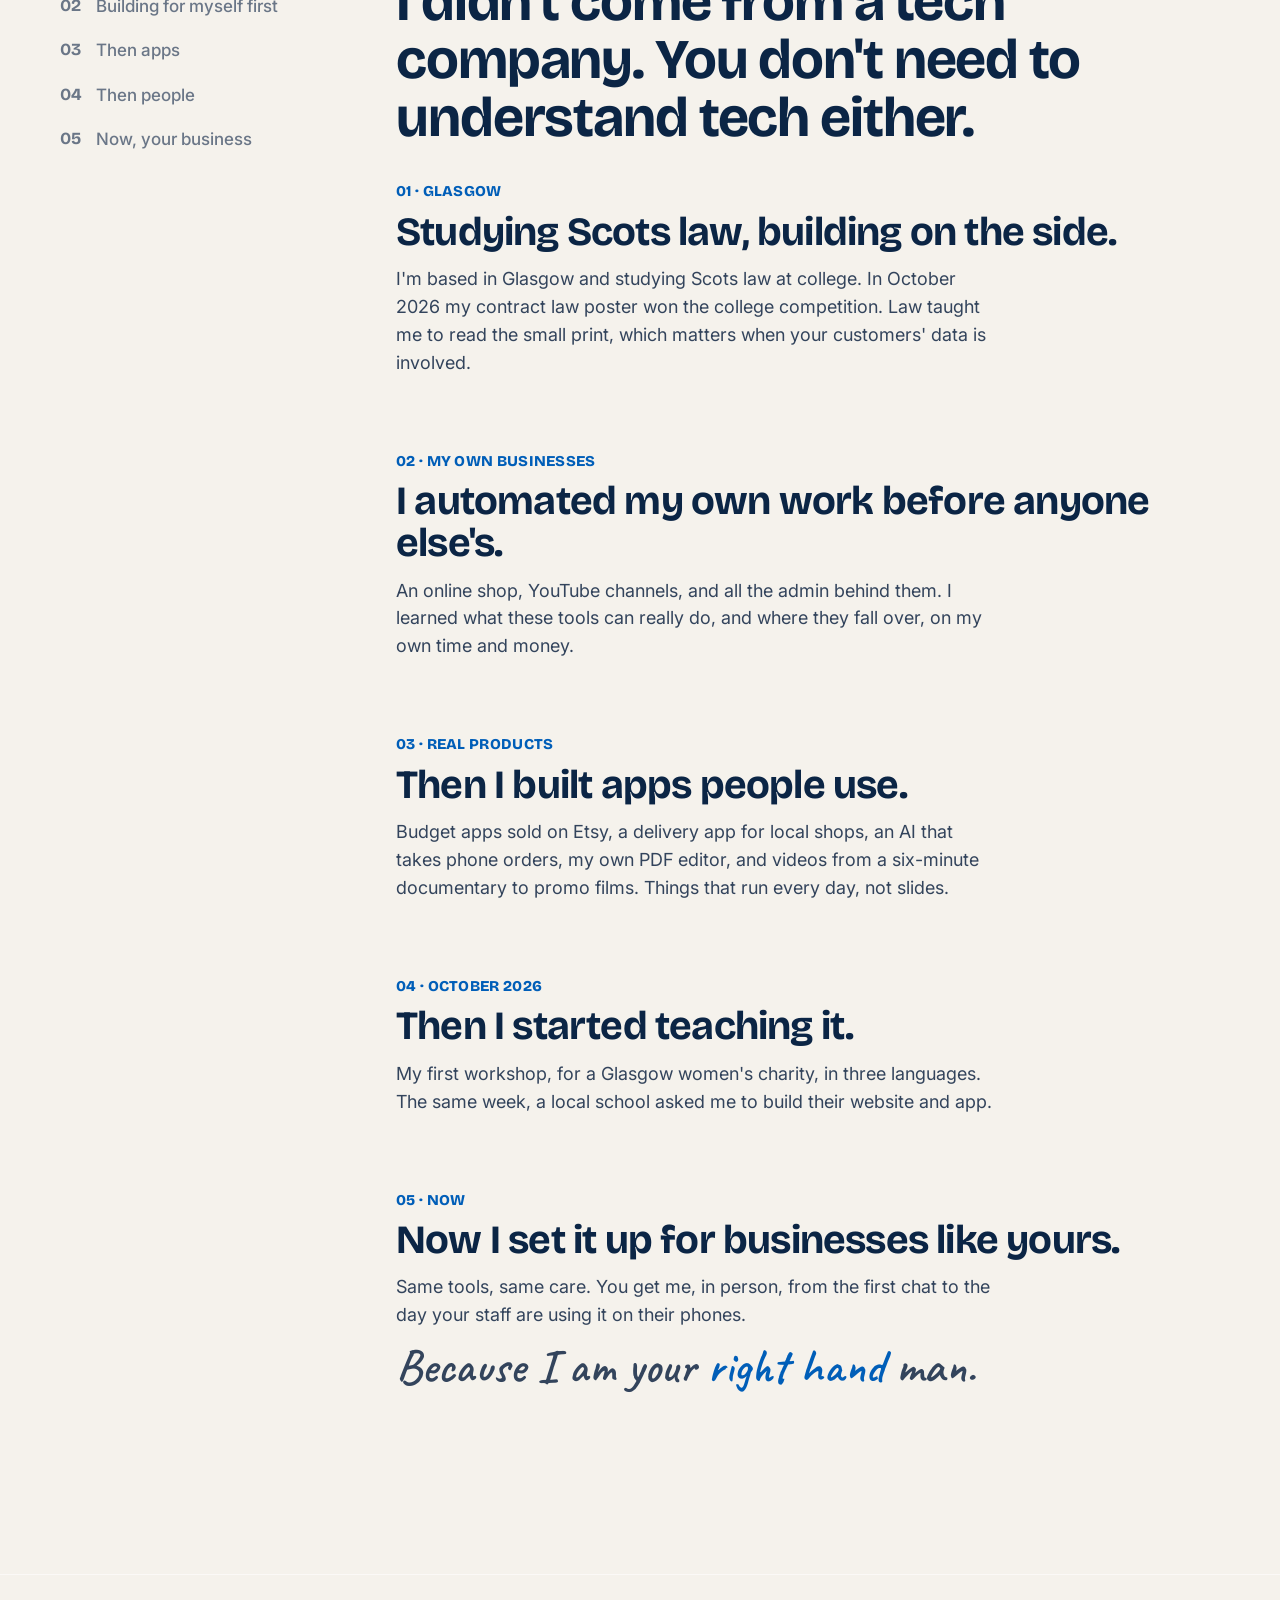
==== commit ee9df7b7: "New site: "run your business from your phone" - Hero: suit photo that assembles from particles over " ====
--- a/index.html
+++ b/index.html
@@ -3,664 +3,1030 @@
 <head>
 <meta charset="utf-8">
 <meta name="viewport" content="width=device-width, initial-scale=1">
-<title>Shahkar Khan | AI for Glasgow small businesses</title>
-<meta name="description" content="The shop down the road is already using AI to answer customers in seconds. I'm Shahkar Khan, and I set the same up for Glasgow small businesses. Plain English, fixed price, free 20 minute chat.">
-<meta property="og:title" content="The shop down the road just answered your customer.">
-<meta property="og:description" content="I set up AI for Glasgow small businesses so you stop losing customers to faster competitors. Free 20 minute chat.">
+<title>Shahkar Khan | AI for small businesses, run from your phone</title>
+<meta name="description" content="I build the AI behind your business, edit your videos and run your social media and marketing. You run it all from your phone. Glasgow.">
+<meta property="og:title" content="Run your business from your phone.">
+<meta property="og:description" content="I build the AI behind small businesses in Glasgow: calls, bookings, quotes, invoices, reviews. You run it from your phone.">
 <meta property="og:image" content="https://shahkark11-byte.github.io/right-hand/og.png">
-<meta property="og:url" content="https://shahkark11-byte.github.io/right-hand/">
 <meta property="og:type" content="website">
-<meta name="theme-color" content="#0b2545">
-<link rel="icon" href="data:image/svg+xml,%3Csvg xmlns='http://www.w3.org/2000/svg' viewBox='0 0 64 64'%3E%3Crect width='64' height='64' rx='16' fill='%23005eb8'/%3E%3Ctext x='32' y='42' font-family='Arial' font-weight='800' font-size='28' fill='%23fff' text-anchor='middle'%3ESK%3C/text%3E%3C/svg%3E">
-<meta property="og:image:width" content="1200">
-<meta property="og:image:height" content="628">
 <meta name="twitter:card" content="summary_large_image">
+<meta name="theme-color" content="#f5f2ec">
+<link rel="icon" href="data:image/svg+xml,%3Csvg xmlns='http://www.w3.org/2000/svg' viewBox='0 0 64 64'%3E%3Crect width='64' height='64' rx='16' fill='%230b2545'/%3E%3Ctext x='32' y='42' font-family='Arial' font-weight='800' font-size='28' fill='%23fff' text-anchor='middle'%3ESK%3C/text%3E%3C/svg%3E">
+<script>document.documentElement.classList.add("js");setTimeout(function(){var i=document.querySelector(".portrait img");if(i&&i.style.opacity!=="1")i.style.opacity=1},6000)</script>
 <link rel="preconnect" href="https://fonts.googleapis.com">
 <link rel="preconnect" href="https://fonts.gstatic.com" crossorigin>
-<link href="https://fonts.googleapis.com/css2?family=Bricolage+Grotesque:opsz,wght@12..96,500;12..96,700;12..96,800&family=Inter:wght@400;500;600;700&display=swap" rel="stylesheet">
-
-<!-- TRACKING: paste the Meta Pixel and Google tag (gtag.js) snippets here once the ad accounts exist. See ADS_PLAN.md section 6. -->
-
+<link href="https://fonts.googleapis.com/css2?family=Bricolage+Grotesque:opsz,wght@12..96,500;12..96,700;12..96,800&family=Inter:wght@400;500;600&family=Caveat:wght@600&display=swap" rel="stylesheet">
 <style>
 :root{
-  --ink:#16202e; --ink-2:#2b3646; --ink-3:#3a4658; --muted:#5d6878;
-  --cream:#f6f1e9; --paper:#fffdf9; --line:#e4dccf;
-  --stone:#b5523b; --stone-dark:#913f2c; --stone-soft:#f3e0d8; --peach:#f0a58f;
-  --green:#2f7a5b; --green-soft:#dcefe5; --wa:#25d366; --red:#d9534f;
-  --on-accent:#fff; --glow:#24344a; --nav:rgba(22,32,46,.94); --foot:#0f1722;
-  --radius:18px;
+  --bg:#f5f2ec; --paper:#fffdf9; --ink:#0b2545; --ink-2:#33445c; --muted:#6a7687; --line:#e3ddd2;
+  --accent:#005eb8; --accent-soft:#dbe9f8; --warm:#c8553d; --ok:#2f7a5b; --ok-soft:#dcefe5;
+  --water-top:#bcd6ee; --water-deep:#0b2545; --ice:#ffffff; --ice-shade:#d7e6f4;
+  --g1:.96,.95,.93; --g2:.74,.84,.95; --g3:.99,.93,.88;   /* glass background colours (r,g,b 0-1) */
 }
-/* THEMES: pick one with THEME in the script at the bottom (or ?theme=name to preview) */
-:root[data-theme="saltire"]{--ink:#0b2545;--ink-2:#173a63;--ink-3:#21497a;--muted:#55657a;--cream:#f4f7fb;--paper:#ffffff;--line:#dbe3ee;--stone:#005eb8;--stone-dark:#004a93;--stone-soft:#dbe9f8;--peach:#7cc0ff;--on-accent:#fff;--glow:#14457f;--nav:rgba(11,37,69,.95);--foot:#071a31}
-:root[data-theme="gold"]{--ink:#0f1f3d;--ink-2:#1c2f52;--ink-3:#2a3f66;--muted:#5a6578;--cream:#f7f4ee;--paper:#fffefb;--line:#e6dfcf;--stone:#c9962b;--stone-dark:#a87d1f;--stone-soft:#f5ead2;--peach:#e8bf5f;--on-accent:#0f1f3d;--glow:#1d3566;--nav:rgba(15,31,61,.95);--foot:#0a1529}
-:root[data-theme="heritage"]{--ink:#12291f;--ink-2:#1f3a30;--ink-3:#2b4a3e;--muted:#56665e;--cream:#f3f1e8;--paper:#fdfcf7;--line:#e1ddd0;--stone:#a8322d;--stone-dark:#862622;--stone-soft:#f4dedb;--peach:#e9a19a;--on-accent:#fff;--glow:#1d4434;--nav:rgba(18,41,31,.95);--foot:#0b1c15}
-:root[data-theme="electric"]{--ink:#0b0d14;--ink-2:#1a1d29;--ink-3:#262a3a;--muted:#5b6170;--cream:#f4f6fa;--paper:#ffffff;--line:#e2e6ee;--stone:#2563eb;--stone-dark:#1d4ed8;--stone-soft:#dbe6fe;--peach:#7cc4ff;--on-accent:#fff;--glow:#1b2a4a;--nav:rgba(11,13,20,.95);--foot:#06070b}
-:root[data-theme="trades"]{--ink:#1c1c1c;--ink-2:#2c2c2c;--ink-3:#3a3a3a;--muted:#62605c;--cream:#f5f3ef;--paper:#fffdfa;--line:#e6e1d8;--stone:#e8590c;--stone-dark:#c2410c;--stone-soft:#fde4d4;--peach:#ff9a4d;--on-accent:#fff;--glow:#353535;--nav:rgba(28,28,28,.95);--foot:#111}
-.rh{color:var(--stone);background:linear-gradient(transparent 62%,var(--stone-soft) 62%);padding:0 .08em;white-space:nowrap}
-.hero .rh,.contact .rh,.services .rh{color:var(--peach);background:linear-gradient(transparent 64%,color-mix(in srgb,var(--peach) 28%,transparent) 64%)}
 *{box-sizing:border-box;margin:0;padding:0}
 html{scroll-behavior:smooth}
-body{font-family:Inter,system-ui,sans-serif;background:var(--cream);color:var(--ink);line-height:1.6;font-size:17px;-webkit-font-smoothing:antialiased}
-h1,h2,h3{font-family:"Bricolage Grotesque",Inter,sans-serif;line-height:1.06;letter-spacing:-.02em}
+body{background:var(--bg);color:var(--ink);font:17px/1.55 Inter,system-ui,sans-serif;-webkit-font-smoothing:antialiased;overflow-x:hidden}
+h1,h2,h3{font-family:"Bricolage Grotesque",Inter,sans-serif;letter-spacing:-.02em;line-height:1.04}
 a{color:inherit}
-.wrap{max-width:1140px;margin:0 auto;padding:0 20px}
-.btn{display:inline-flex;align-items:center;justify-content:center;gap:8px;padding:15px 24px;border-radius:999px;font-weight:700;font-size:16px;text-decoration:none;border:0;cursor:pointer;transition:transform .15s,background .15s;font-family:inherit}
-.btn:hover{transform:translateY(-1px)}
-.btn-primary{background:var(--stone);color:var(--on-accent)}
-.btn-primary:hover{background:var(--stone-dark)}
-.btn-light{background:transparent;border:1.5px solid #ffffff55;color:#fff}
-.btn-ghost{background:transparent;border:1.5px solid var(--ink);color:var(--ink)}
-.btn-sm{padding:10px 18px;font-size:14px}
-.eyebrow{display:inline-block;font-size:13px;font-weight:700;letter-spacing:.09em;text-transform:uppercase;color:var(--stone);margin-bottom:16px}
-section{padding:88px 0}
-.section-head{max-width:680px;margin-bottom:44px}
-.section-head h2{font-size:clamp(32px,4.6vw,50px);font-weight:800}
-.section-head p{color:var(--ink-2);margin-top:14px;font-size:18px}
-.center{text-align:center;margin-left:auto;margin-right:auto}
-
-/* nav */
-nav{position:sticky;top:0;z-index:30;background:var(--nav);backdrop-filter:blur(8px);color:#fff}
-nav .wrap{display:flex;align-items:center;justify-content:space-between;height:64px}
-.logo{display:flex;align-items:center;gap:10px;font-family:"Bricolage Grotesque",Inter,sans-serif;font-weight:800;font-size:22px;text-decoration:none;white-space:nowrap}
+[hidden]{display:none!important}
+.wrap{width:min(1160px,100% - 32px);margin:0 auto}
+section{scroll-margin-top:70px}
+.btn{display:inline-flex;align-items:center;justify-content:center;gap:8px;background:var(--accent);color:#fff;text-decoration:none;font:600 16px Inter,sans-serif;padding:14px 22px;border-radius:999px;border:0;cursor:pointer;transition:transform .2s}
+.btn:hover{transform:translateY(-2px)}
+.btn-ghost{background:transparent;color:var(--ink);border:1.5px solid color-mix(in srgb,var(--ink) 35%,transparent)}
+.eyebrow{display:block;font-size:13px;font-weight:600;letter-spacing:.08em;text-transform:uppercase;color:var(--accent)}
+.hand{font-family:Caveat,cursive;font-weight:600}
+.sec{padding:110px 0}
+.sec-head{max-width:720px;margin-bottom:46px}
+.sec-head h2{font-size:clamp(34px,4.6vw,56px);margin:10px 0 14px}
+.sec-head p{color:var(--ink-2);font-size:19px}
+.src{font-size:12px;color:var(--muted)}
+.src a{color:var(--muted)}
+
+/* ---------- nav ---------- */
+nav{position:fixed;inset:0 0 auto;z-index:20;padding:16px 0}
+nav .wrap{display:flex;justify-content:space-between;align-items:center}
+.logo{display:flex;align-items:center;gap:10px;font-family:"Bricolage Grotesque";font-weight:800;font-size:20px;text-decoration:none;white-space:nowrap;background:var(--paper);padding:6px 14px 6px 6px;border-radius:999px;box-shadow:0 6px 18px -10px rgba(0,0,0,.4)}
+.logo i{width:32px;height:32px;border-radius:50%;background:var(--ink);color:var(--bg);display:grid;place-items:center;font-style:normal;font-size:13px}
+nav .btn{padding:10px 18px;font-size:14px;white-space:nowrap}
 .nav-short{display:none}
-@media(max-width:480px){.logo{font-size:19px;gap:8px}.nav-long{display:none}.nav-short{display:inline}}
-.logo-mark{width:34px;height:34px;border-radius:10px;background:var(--stone);color:var(--on-accent);display:grid;place-items:center;font-size:15px;font-weight:800;letter-spacing:-.04em;flex:none}
-.nav-links{display:flex;gap:26px;align-items:center;font-size:15px;font-weight:500}
-.nav-links a{text-decoration:none;color:#d6dce4}
-.nav-links a:hover{color:#fff}
-@media(max-width:820px){.nav-links a:not(.btn){display:none}}
-
-/* hero */
-.hero{background:radial-gradient(1000px 500px at 80% 0%,var(--glow) 0%,var(--ink) 60%);color:#fff;padding:64px 0 80px}
-.hero .wrap{display:grid;grid-template-columns:1fr 1.05fr;gap:48px;align-items:center}
-.hero h1{font-size:clamp(40px,5.6vw,68px);font-weight:800}
-.hero h1 em{font-style:normal;color:var(--peach)}
-.hero .lead{font-size:19px;color:#cfd6df;margin:22px 0 30px;max-width:40ch}
-.hero .lead b{color:#fff}
-.hero-ctas{display:flex;gap:12px;flex-wrap:wrap}
-.hero-note{margin-top:16px;font-size:14px;color:#9aa5b4}
-.hero-tag{margin-top:22px;font-family:"Bricolage Grotesque",Inter,sans-serif;font-weight:700;font-size:22px;color:#fff}
-@media(max-width:920px){.hero .wrap{grid-template-columns:1fr}.hero{padding:40px 0 56px}}
-
-/* race: two chats */
-.race{display:grid;grid-template-columns:1fr 1fr;gap:14px;position:relative}
-.pane{background:#ece5dd;border-radius:22px;overflow:hidden;display:flex;flex-direction:column;min-height:400px;box-shadow:0 24px 50px -20px rgba(0,0,0,.6)}
-.pane-top{padding:12px 14px;color:#fff;display:flex;align-items:center;gap:10px}
-.pane.you .pane-top{background:#3b2a2a}
-.pane.them .pane-top{background:#1f3b34}
-.pane-top .av{width:32px;height:32px;border-radius:50%;display:grid;place-items:center;font-weight:700;font-size:14px;flex:none}
-.pane.you .av{background:#6b4a44}.pane.them .av{background:var(--green)}
-.pane-top b{font-size:14px;display:block;line-height:1.2}
-.pane-top small{font-size:11.5px;opacity:.75}
-.pane-label{text-align:center;font-size:12px;font-weight:700;letter-spacing:.08em;text-transform:uppercase;padding:7px;color:#fff}
-.pane.you .pane-label{background:var(--red)}
-.pane.them .pane-label{background:var(--green)}
-.feed{padding:12px 10px;display:flex;flex-direction:column;gap:7px;flex:1}
-.chip-time{align-self:center;background:#fff9;font-size:11px;padding:2px 9px;border-radius:7px;color:#555;font-weight:600}
-.b{max-width:88%;padding:8px 11px;border-radius:12px;font-size:13.5px;line-height:1.38;color:#111;box-shadow:0 1px 1px #0001;animation:pop .3s ease-out}
-.b small{display:block;text-align:right;font-size:10px;color:#777;margin-top:1px}
-.b.in{background:#fff;align-self:flex-start;border-top-left-radius:3px}
-.b.out{background:#d9fdd3;align-self:flex-end;border-top-right-radius:3px}
-.b.lost{background:#ffe9e6;outline:2px solid var(--red)}
-.typing{align-self:flex-end;background:#d9fdd3;border-radius:12px;padding:10px 14px;display:flex;gap:4px;animation:pop .2s}
-.typing i{width:6px;height:6px;border-radius:50%;background:#1f5c40;animation:blink 1s infinite}
+@media(max-width:480px){.logo{font-size:16px;gap:8px}.logo i{width:28px;height:28px;font-size:12px}nav .btn{padding:9px 14px;font-size:13px}.nav-long{display:none}.nav-short{display:inline}}
+
+/* ---------- hero ---------- */
+.hero{position:relative;min-height:100svh;display:flex;align-items:center;overflow:hidden;padding:100px 0 60px}
+#glass{position:absolute;inset:0;width:100%;height:100%;z-index:0;background:linear-gradient(120deg,rgb(var(--g1)),rgb(var(--g2)),rgb(var(--g3)))}
+.hero .wrap{position:relative;z-index:1;display:grid;grid-template-columns:1.15fr .85fr;grid-template-areas:"intro photo" "lead photo" "stats photo";column-gap:48px;align-items:start}
+.h-intro{grid-area:intro;align-self:end}.h-lead{grid-area:lead}.h-stats{grid-area:stats}
+.portrait{grid-area:photo}
+.hero h1{font-size:clamp(52px,8.5vw,112px);font-weight:800;margin:14px 0 18px;line-height:1}
+.hero .lead{font-size:clamp(19px,2vw,23px);color:var(--ink-2);max-width:560px}
+.hero .lead b{color:var(--ink)}
+.ctas{display:flex;flex-wrap:wrap;gap:12px;margin-top:30px}
+.portrait{position:relative;justify-self:center;align-self:end;width:min(440px,84vw);margin-bottom:-60px}
+.portrait img{position:relative;display:block;width:100%;height:auto;-webkit-mask-image:linear-gradient(#000 55%,transparent 96%);mask-image:linear-gradient(#000 55%,transparent 96%)}
+.note{position:absolute;right:-6px;bottom:30%;z-index:2;transform:rotate(-4deg);background:var(--paper);color:var(--ink);padding:10px 16px;border-radius:12px;font-size:24px;line-height:1.1;box-shadow:0 10px 24px -12px rgba(0,0,0,.35)}
+.note .rh,.rh{color:var(--accent)}
+.stats{display:grid;grid-template-columns:repeat(3,1fr);gap:24px;margin-top:44px;max-width:640px}
+.stat b{display:block;font-family:"Bricolage Grotesque";font-size:clamp(30px,4vw,42px);font-weight:800}
+.stat span{font-size:14px;color:var(--ink-2)}
+.hero .src{margin-top:14px}
+@media(max-width:860px){
+  .hero{align-items:flex-start;padding-top:86px}
+  .hero .wrap{grid-template-columns:1.1fr .9fr;grid-template-areas:"intro photo" "stats photo" "lead lead";column-gap:14px}
+  .hero h1{font-size:clamp(34px,9vw,64px);margin:8px 0 0}
+  .hero .eyebrow{font-size:11px}
+  .portrait{width:100%;margin:0;align-self:stretch}
+  .portrait img{height:100%;object-fit:cover;object-position:50% 0}
+  .stats{grid-template-columns:1fr;gap:10px;margin-top:18px}
+  .stat b{font-size:clamp(24px,6.5vw,34px)}.stat span{font-size:12.5px;line-height:1.3;display:block}
+  .hero .src{font-size:10.5px}
+  .h-lead{margin-top:22px}
+  .note{display:none}
+}
+
+/* ---------- iceberg ---------- */
+.ice{position:relative;height:420vh;background:var(--bg)}
+.stage{position:sticky;top:0;height:100svh;overflow:hidden;display:grid;grid-template-columns:1fr 1fr;align-items:center}
+.sea{position:absolute;left:0;right:0;top:0;height:300vh;z-index:0;background:linear-gradient(var(--water-top),var(--water-deep) 45%);will-change:transform}
+.sea::before{content:"";position:absolute;inset:0 0 auto;height:3px;background:rgba(255,255,255,.75)}
+.ice-copy{position:relative;z-index:2;padding:0 0 0 max(16px,calc((100vw - 1160px)/2))}
+.ice-copy h2{font-size:clamp(34px,4.6vw,58px);min-height:2.1em;transition:color .4s}
+.ice-copy .sub{color:var(--ink-2);margin:12px 0 22px;max-width:440px;transition:color .4s}
+.under .ice-copy h2,.under .ice-copy .sub{color:#fff}
+.under .ice-copy .sub{opacity:.85}
+.items{list-style:none;display:grid;gap:8px;max-width:460px}
+.items li{display:flex;gap:12px;align-items:baseline;font-weight:500;color:var(--ink);opacity:0;transform:translateY(14px);transition:opacity .45s,transform .45s}
+.items li.on{opacity:1;transform:none}
+.items li i{font-style:normal;font-size:12px;font-weight:700;color:var(--accent);min-width:22px}
+.under .items li{color:#fff}.under .items li i{color:#9fd0ff}
+.berg{position:relative;z-index:1;height:100%;overflow:hidden}
+.berg svg{position:absolute;left:50%;top:0;width:min(440px,38vw);transform:translateX(-50%);will-change:transform}
+@media(max-width:860px){.stage{grid-template-columns:1fr}.berg{position:absolute;inset:0;opacity:.45}.berg svg{width:78vw}.ice-copy{padding:0 16px}}
+
+/* ---------- picker ---------- */
+.picker{padding:100px 0 40px;text-align:center}
+.picker h2{font-size:clamp(32px,4.2vw,50px);margin:10px 0 22px}
+.trades{display:flex;flex-wrap:wrap;justify-content:center;gap:10px}
+.trades button{font:600 16px Inter,sans-serif;color:var(--ink);background:var(--paper);border:1.5px solid var(--line);border-radius:999px;padding:12px 20px;cursor:pointer;transition:all .2s}
+.trades button[aria-pressed="true"]{background:var(--ink);border-color:var(--ink);color:#fff}
+.picker p{color:var(--muted);margin-top:16px;font-size:15px}
+
+/* ---------- a day on the phone ---------- */
+.day{position:relative;height:720vh}
+.day .stage{background:var(--bg)}
+.moments{position:relative;min-height:360px}
+.moment{position:absolute;inset:0 24px 0 max(16px,calc((100vw - 1160px)/2));opacity:0;transform:translateY(20px);transition:opacity .5s,transform .5s;pointer-events:none}
+.moment.on{opacity:1;transform:none;pointer-events:auto}
+.moment time{font-family:"Bricolage Grotesque";font-weight:800;font-size:clamp(44px,6vw,72px);color:var(--accent);display:block}
+.moment h3{font-size:clamp(26px,3vw,36px);margin:6px 0 12px}
+.moment p{color:var(--ink-2);max-width:440px}
+.progress{position:absolute;bottom:-34px;left:max(16px,calc((100vw - 1160px)/2));display:flex;gap:6px}
+.progress span{width:28px;height:4px;border-radius:2px;background:var(--line);transition:background .3s}
+.progress span.on{background:var(--accent)}
+.phone{justify-self:center;width:300px;height:610px;border-radius:46px;background:#111;padding:12px;box-shadow:0 40px 80px -40px rgba(11,37,69,.6)}
+.screen{position:relative;width:100%;height:100%;border-radius:36px;overflow:hidden;background:#fff;font-family:-apple-system,"Segoe UI",Inter,sans-serif;color:#111}
+.notch{position:absolute;top:10px;left:50%;transform:translateX(-50%);width:96px;height:26px;border-radius:14px;background:#111;z-index:3}
+.view{position:absolute;inset:0;padding:52px 14px 14px;opacity:0;transition:opacity .45s;display:flex;flex-direction:column;gap:8px}
+.view.on{opacity:1}
+.st{opacity:0;transform:translateY(10px);transition:opacity .4s,transform .4s}
+.st.on{opacity:1;transform:none}
+.thread{flex:1;min-height:0;display:flex;flex-direction:column;justify-content:flex-end;gap:8px;overflow:hidden;-webkit-mask-image:linear-gradient(transparent,#000 28px);mask-image:linear-gradient(transparent,#000 28px)}
+.stack{display:flex;flex-direction:column-reverse;justify-content:flex-end;gap:8px}
+.thread .st,.stack .st{opacity:1;transform:none;transition:none}
+.thread .st:not(.on),.stack .st:not(.on){display:none}
+.thread .st.on,.stack .st.on{animation:pop .35s ease-out}
+@keyframes pop{from{opacity:0;transform:translateY(14px) scale(.97)}to{opacity:1;transform:none}}
+.typing{display:flex;gap:4px;padding:12px 14px}
+.typing i{width:7px;height:7px;border-radius:50%;background:#8e8e93;animation:blink 1s infinite}
 .typing i:nth-child(2){animation-delay:.15s}.typing i:nth-child(3){animation-delay:.3s}
-.status{align-self:flex-end;font-size:11px;color:#777;font-style:italic}
-.clock{align-self:center;font-family:"Bricolage Grotesque";font-weight:800;font-size:22px;color:#6b4a44;padding:4px 0;animation:pop .3s}
-@keyframes pop{from{opacity:0;transform:translateY(6px) scale(.98)}to{opacity:1;transform:none}}
-@keyframes blink{50%{opacity:.25}}
-.race-foot{display:flex;justify-content:space-between;align-items:center;margin-top:12px;font-size:12.5px;color:#9aa5b4;gap:10px}
-.replay{background:none;border:1px solid #ffffff40;color:#fff;border-radius:999px;padding:6px 14px;font:inherit;font-size:13px;cursor:pointer}
-@media(max-width:560px){.race{gap:8px}.pane{min-height:430px;border-radius:16px}.pane-top{padding:8px}.pane-top .av{display:none}.pane-top b{font-size:12px}.pane-top small{font-size:10px}.pane-label{font-size:10px;padding:5px 2px}.feed{padding:8px 6px;gap:6px}.b{font-size:12px;padding:6px 8px;max-width:94%}.clock{font-size:18px}}
-@media (prefers-reduced-motion:reduce){.b,.typing,.clock{animation:none}}
-
-/* stats */
-.stats{background:var(--paper);border-bottom:1px solid var(--line);padding:40px 0}
-.stats .wrap{display:grid;grid-template-columns:1.1fr 1.1fr 1fr;gap:28px;align-items:center}
-.stat b{display:block;font-family:"Bricolage Grotesque";font-size:clamp(34px,4vw,46px);font-weight:800;color:var(--stone);line-height:1}
-.stat p{font-size:15.5px;color:var(--ink-2);margin-top:8px}
-.stat-src{font-size:13px;color:var(--muted)}
-.stat-src a{color:var(--muted)}
-.stat-punch{font-family:"Bricolage Grotesque";font-size:24px;font-weight:700;line-height:1.2}
-@media(max-width:820px){.stats .wrap{grid-template-columns:1fr}}
-
-/* calculator */
-.calc{display:grid;grid-template-columns:1.1fr .9fr;gap:28px;align-items:stretch}
-.calc-inputs{background:var(--paper);border:1px solid var(--line);border-radius:24px;padding:30px;display:grid;gap:24px}
-.slider label{display:flex;justify-content:space-between;gap:12px;font-weight:600;font-size:15.5px}
-.slider output{font-family:"Bricolage Grotesque";font-weight:800;font-size:20px;color:var(--stone);white-space:nowrap}
-.slider small{display:block;color:var(--muted);font-size:13px;font-weight:400;margin-top:2px}
-input[type=range]{width:100%;margin-top:10px;accent-color:var(--stone);height:28px}
-.calc-out{background:var(--ink);color:#fff;border-radius:24px;padding:34px;display:flex;flex-direction:column}
-.calc-out .big{font-family:"Bricolage Grotesque";font-weight:800;font-size:clamp(48px,7vw,76px);line-height:1;color:var(--peach);margin:10px 0 6px}
-.calc-out .per{color:#cfd6df}
-.calc-break{margin:24px 0;display:grid;gap:10px;font-size:15px;color:#cfd6df}
-.calc-break div{display:flex;justify-content:space-between;border-bottom:1px solid #ffffff1a;padding-bottom:8px}
-.calc-break b{color:#fff}
-.calc-out .btn{margin-top:auto}
-.calc-note{font-size:13px;color:#9aa5b4;margin-top:12px}
+@keyframes blink{0%,80%,100%{opacity:.3}40%{opacity:1}}
+.lock{background:linear-gradient(160deg,#1d3557,#0b2545 60%,#2b4a6f);color:#fff}
+.lock-time{text-align:center;font-size:56px;font-weight:300;margin:6px 0 14px}
+.lock .notif{background:rgba(255,255,255,.88);color:#111}
+.chat-head{display:flex;align-items:center;gap:10px;padding-bottom:10px;border-bottom:1px solid #e6e6e6;margin-bottom:4px}
+.chat-head i{width:34px;height:34px;border-radius:50%;background:#0b2545;color:#fff;display:grid;place-items:center;font-style:normal;font-size:12px;font-weight:700;flex:none}
+.chat-head b{font-size:14.5px;display:block;line-height:1.2}.chat-head small{font-size:12px;color:#777}
+.msg{max-width:84%;padding:9px 12px;border-radius:16px;font-size:13.5px;line-height:1.4}
+.msg.in{background:#ececee;align-self:flex-start;border-bottom-left-radius:5px}
+.msg.out{background:#0a7cff;color:#fff;align-self:flex-end;border-bottom-right-radius:5px}
+.msg ul{margin:4px 0 0 16px}
+.notif{background:#f4f4f6;border-radius:16px;padding:10px 12px;font-size:13px;line-height:1.35;box-shadow:0 3px 10px rgba(0,0,0,.05)}
+.notif .top{display:flex;justify-content:space-between;font-size:11.5px;color:#777;margin-bottom:3px}
+.notif .top b{color:#111}
+.call{background:linear-gradient(#2b2d33,#151619);color:#fff;text-align:center}
+.call .who{font-size:26px;margin-top:36px}
+.call .where{color:#aab;font-size:13.5px}
+.call .status{margin-top:16px;font-size:14px;color:#7ee2a8}
+.call .stack{margin-top:auto;text-align:left;color:#111}
+.voice{display:flex;align-items:center;gap:8px}
+.voice .play{width:26px;height:26px;border-radius:50%;background:#fff;color:#0a7cff;display:grid;place-items:center;font-size:11px}
+.voice .wave{flex:1;height:22px;background:repeating-linear-gradient(90deg,rgba(255,255,255,.9) 0 2px,transparent 2px 5px);-webkit-mask:linear-gradient(90deg,#000 0 100%);clip-path:polygon(0 40%,8% 20%,16% 55%,24% 10%,32% 45%,40% 25%,48% 60%,56% 15%,64% 50%,72% 30%,80% 55%,88% 20%,100% 45%,100% 100%,0 100%)}
+.quote{background:#fff;border:1px solid #e3e3e6;border-radius:14px;padding:10px 12px;font-size:13px}
+.quote b{display:block;margin-bottom:6px}
+.quote .row{display:flex;justify-content:space-between;color:#444;padding:2px 0}
+.quote .tot{border-top:1px dashed #ccc;margin-top:6px;padding-top:6px;font-weight:700;color:#111}
+.quote .acts{display:flex;gap:6px;margin-top:8px}
+.quote .acts span{flex:1;text-align:center;border-radius:9px;padding:6px;font-weight:600;font-size:12.5px;background:#0a7cff;color:#fff}
+.quote .acts span+span{background:#ececee;color:#111}
+.paid{color:#1d8a52;font-weight:700}
+@media(max-width:860px){
+  .day .stage{grid-template-columns:1fr;align-content:start;gap:8px;padding-top:76px}
+  .moments{min-height:150px}
+  .moment{inset:0 16px}
+  .moment time{font-size:32px}.moment h3{font-size:20px;margin:0 0 4px}.moment p{font-size:14px;line-height:1.45}
+  .progress{display:none}
+  .phone{height:min(620px,calc(100svh - 250px));width:auto;aspect-ratio:300/610;border-radius:36px;padding:8px}
+  .screen{border-radius:27px}.view{padding:44px 10px 10px;gap:6px}
+  .msg,.notif,.quote{font-size:12px}
+  .lock-time{font-size:44px}.call .who{font-size:20px;margin-top:22px}
+}
+
+/* ---------- services ---------- */
+.svcs{display:grid;grid-template-columns:repeat(3,1fr);gap:18px}
+.svc{color:#fff;border-radius:24px;padding:30px;display:flex;flex-direction:column;gap:10px}
+.svc .n{font-family:"Bricolage Grotesque";font-weight:800;color:#9fd0ff;font-size:15px}
+.svc h3{font-size:27px}
+.svc p{color:#d4dde9}
+.svc .tags{display:flex;flex-wrap:wrap;gap:6px;margin-top:auto;padding-top:10px}
+.svc .tags span{font-size:12.5px;background:rgba(255,255,255,.1);border-radius:999px;padding:4px 10px;color:#e4ebf3}
+@media(max-width:900px){.svcs{grid-template-columns:1fr}}
+
+/* ---------- three questions ---------- */
+.qs{display:grid;grid-template-columns:repeat(3,1fr);gap:18px}
+.q{border-radius:24px;padding:30px;display:flex;flex-direction:column}
+.q .n{font-family:"Bricolage Grotesque";font-weight:800;color:var(--accent);font-size:15px}
+.q h3{font-size:28px;margin:10px 0 12px}
+.q p{color:var(--ink-2)}
+.q .fact{margin-top:auto;padding-top:18px;border-top:1px dashed var(--line);font-size:14px;color:var(--muted)}
+.q .fact b{font-family:"Bricolage Grotesque";font-size:26px;color:var(--ink);display:block}
+@media(max-width:900px){.qs{grid-template-columns:1fr}}
+
+/* ---------- work ---------- */
+.work-bg{background:var(--paper);border-top:1px solid var(--line);border-bottom:1px solid var(--line)}
+.counts{display:flex;flex-wrap:wrap;gap:40px;margin:-10px 0 40px}
+.counts div b{font-family:"Bricolage Grotesque";font-size:44px;font-weight:800;display:block;line-height:1}
+.counts div span{color:var(--ink-2);font-size:15px}
+.works{display:grid;grid-template-columns:repeat(3,1fr);gap:18px}
+.w{border:1px solid var(--line);border-radius:22px;padding:26px;display:flex;flex-direction:column;gap:10px;transition:transform .25s,box-shadow .25s}
+.w:hover{transform:translateY(-4px);box-shadow:0 20px 40px -28px rgba(11,37,69,.5)}
+.w .status{align-self:flex-start;font-size:12px;font-weight:700;letter-spacing:.04em;text-transform:uppercase;padding:4px 10px;border-radius:999px;background:var(--ok-soft);color:var(--ok)}
+.w h3{font-size:23px}
+.w p{color:var(--ink-2);font-size:15.5px}
+.w .tags{display:flex;flex-wrap:wrap;gap:6px;margin-top:auto;padding-top:8px}
+.w .tags span{font-size:12.5px;background:var(--paper);border:1px solid var(--line);border-radius:999px;padding:3px 10px;color:var(--ink-2)}
+@media(max-width:900px){.works{grid-template-columns:1fr 1fr}}
+@media(max-width:600px){.works{grid-template-columns:1fr}}
+
+/* ---------- story ---------- */
+.story{display:grid;grid-template-columns:280px 1fr;gap:56px;align-items:start}
+.chapters{position:sticky;top:96px;list-style:none;display:grid;gap:6px}
+.chapters a{display:flex;gap:12px;text-decoration:none;color:var(--muted);font-weight:500;padding:6px 0;transition:color .3s}
+.chapters a b{font-family:"Bricolage Grotesque";color:inherit;min-width:24px}
+.chapters a.on{color:var(--ink)}
+.chapters a.on b{color:var(--accent)}
+.chap{padding:0 0 70px}
+.chap .when{font-family:"Bricolage Grotesque";font-weight:800;color:var(--accent);font-size:15px;letter-spacing:.02em}
+.chap h3{font-size:clamp(28px,3.4vw,40px);margin:8px 0 12px}
+.chap p{color:var(--ink-2);font-size:18px;max-width:600px}
+.pull{font-size:clamp(30px,3.6vw,44px);line-height:1.15;color:var(--ink);margin:10px 0 0;max-width:640px}
+@media(max-width:860px){.story{grid-template-columns:1fr;gap:20px}.chapters{position:static;display:none}}
+
+/* ---------- calculator ---------- */
+.calc{display:grid;grid-template-columns:1.1fr .9fr;gap:24px;align-items:stretch}
+.calc-inputs{border-radius:24px;padding:30px;display:grid;gap:22px}
+.slider label{display:flex;justify-content:space-between;font-weight:600}
+.slider output{font-family:"Bricolage Grotesque";color:var(--accent);font-weight:800}
+.slider small{display:block;color:var(--muted);font-size:13.5px;margin:2px 0 8px}
+.slider input{width:100%;accent-color:var(--accent)}
+.calc-out{color:#fff;border-radius:24px;padding:32px;display:flex;flex-direction:column}
+.calc-out .big{font-family:"Bricolage Grotesque";font-weight:800;font-size:clamp(46px,6vw,68px);line-height:1;margin-top:10px}
+.calc-out .per{opacity:.75;margin-bottom:20px}
+.calc-break{display:grid;gap:8px;border-top:1px solid rgba(255,255,255,.15);padding-top:16px;margin-bottom:22px}
+.calc-break div{display:flex;justify-content:space-between;opacity:.9}
+.calc-out .btn{align-self:flex-start;background:#fff;color:var(--ink)}
+.calc-note{font-size:13.5px;opacity:.7;margin-top:14px}
 @media(max-width:860px){.calc{grid-template-columns:1fr}}
 
-/* demo */
-.demo{display:grid;grid-template-columns:.9fr 1.1fr;gap:48px;align-items:center}
-.phone{width:min(360px,100%);margin:0 auto;background:var(--ink);border-radius:40px;padding:11px;box-shadow:0 30px 60px -22px rgba(22,32,46,.5)}
-.screen{background:#ece5dd;border-radius:30px;overflow:hidden;display:flex;flex-direction:column;height:520px}
-.screen .pane-top{background:#1f3b34}
-.screen .av{background:var(--stone)}
-#demo-feed{overflow-y:auto;scroll-behavior:smooth}
-.chips{display:flex;flex-wrap:wrap;gap:8px;padding:10px;background:#f7f3ee;border-top:1px solid #0000000f}
-.chips button{font:inherit;font-size:13px;font-weight:600;background:#fff;border:1.5px solid var(--green);color:var(--green);border-radius:999px;padding:7px 12px;cursor:pointer}
-.chips button:hover{background:var(--green-soft)}
-.chips button:disabled{opacity:.4;cursor:default}
-.demo-copy ul{list-style:none;display:grid;gap:12px;margin:22px 0 26px}
-.demo-copy li{padding-left:30px;position:relative}
-.demo-copy li::before{content:"";position:absolute;left:0;top:6px;width:16px;height:16px;border-radius:50%;background:var(--green-soft);box-shadow:inset 0 0 0 5px var(--green)}
-.demo-label{font-size:13px;color:var(--muted);text-align:center;margin-top:14px}
-@media(max-width:860px){.demo{grid-template-columns:1fr}.demo .phone{order:2}}
-
-/* services */
-.services{background:var(--ink);color:#fff}
-.services .section-head p{color:#c9d0da}
-.svc-grid{display:grid;grid-template-columns:1fr 1fr;gap:18px}
-.svc{background:var(--ink-2);border-radius:22px;padding:28px}
-.svc .n{color:var(--peach);font-weight:700;font-size:14px;letter-spacing:.06em}
-.svc h3{font-size:27px;margin:8px 0 14px}
-.ba{display:grid;gap:10px}
-.ba div{display:grid;grid-template-columns:62px 1fr;gap:10px;font-size:15.5px;align-items:start}
-.ba span{font-size:11px;font-weight:700;letter-spacing:.08em;text-transform:uppercase;border-radius:6px;padding:3px 0;text-align:center;margin-top:2px}
-.ba .before span{background:#ffffff14;color:#aeb7c3}
-.ba .before p{color:#aeb7c3}
-.ba .after span{background:var(--green);color:#fff}
-.svc ul{list-style:none;margin-top:16px;padding-top:14px;border-top:1px solid #ffffff1a;display:flex;flex-wrap:wrap;gap:8px}
-.svc li{font-size:13px;background:#ffffff10;border-radius:999px;padding:5px 12px;color:#dde2e9}
-.svc-wide{grid-column:1/-1}
-.svc .new{background:var(--green);color:#fff;border-radius:999px;padding:2px 9px;margin-left:6px;font-size:11px;letter-spacing:.04em;vertical-align:1px}
-@media(max-width:820px){.svc-grid{grid-template-columns:1fr}}
-
-/* founder */
-.founder{display:grid;grid-template-columns:320px 1fr;gap:56px;align-items:center}
-.founder-photo{aspect-ratio:4/5;border-radius:28px;background:linear-gradient(160deg,var(--stone) 0%,var(--stone-dark) 100%);display:grid;place-items:center;color:var(--on-accent);font-family:"Bricolage Grotesque";font-size:96px;font-weight:800;overflow:hidden;position:relative}
-.founder-photo img{position:absolute;inset:0;width:100%;height:100%;object-fit:cover}
-.founder h2{font-size:clamp(32px,4.4vw,48px)}
-.founder p{color:var(--ink-2);margin-top:16px;font-size:18px}
-.founder .sig{font-family:"Bricolage Grotesque";font-weight:700;font-size:20px;margin-top:22px;color:var(--ink)}
-.founder .sig small{display:block;font-family:Inter;font-weight:500;font-size:14px;color:var(--muted)}
-@media(max-width:820px){.founder{grid-template-columns:1fr}.founder-photo{max-width:280px}}
-
-/* case study */
-.case{display:grid;grid-template-columns:1fr 360px;gap:56px;align-items:center;background:var(--paper);border:1px solid var(--line);border-radius:28px;padding:44px}
-.case h2{font-size:clamp(28px,3.6vw,40px)}
-.case p{color:var(--ink-2);margin-top:14px;font-size:17px}
-.case-facts{display:flex;flex-wrap:wrap;gap:10px;margin-top:22px}
-.case-facts span{background:var(--green-soft);color:var(--green);font-weight:600;font-size:14px;padding:8px 14px;border-radius:999px}
-.case blockquote{margin:24px 0 0;padding-left:18px;border-left:3px solid var(--stone);font-size:18px;color:var(--ink)}
-.case blockquote small{display:block;margin-top:8px;font-size:14px;color:var(--muted)}
-.case-photo{border-radius:22px;overflow:hidden;aspect-ratio:3/4}
-.case-photo img{width:100%;height:100%;object-fit:cover;object-position:50% 40%;display:block}
-@media(max-width:860px){.case{grid-template-columns:1fr;padding:28px}.case-photo{max-width:340px}}
-
-/* offer */
-.offer{background:var(--stone);color:var(--on-accent);border-radius:28px;padding:44px;display:grid;grid-template-columns:1.4fr 1fr;gap:36px;align-items:center}
-.offer h2{font-size:clamp(30px,4vw,44px)}
-.offer p{margin-top:14px;font-size:18px;opacity:.88}
-.spots{background:#ffffff1a;border-radius:20px;padding:24px;text-align:center}
-.spots b{display:block;font-family:"Bricolage Grotesque";font-size:64px;line-height:1}
-.dots{display:flex;justify-content:center;gap:8px;margin:14px 0 18px}
-.dots i{width:16px;height:16px;border-radius:50%;background:currentColor}
-.dots i.taken{opacity:.25}
-.spots .btn{background:var(--paper);color:var(--ink);width:100%}
-@media(max-width:820px){.offer{grid-template-columns:1fr;padding:30px}}
-
-/* steps + promise */
-.step-list{display:grid;grid-template-columns:repeat(4,1fr);gap:26px;counter-reset:s}
-.step{counter-increment:s;background:var(--paper);border:1px solid var(--line);border-radius:20px;padding:24px}
-.step::before{content:counter(s);display:grid;place-items:center;width:42px;height:42px;border-radius:12px;background:var(--stone-soft);color:var(--stone);font-family:"Bricolage Grotesque";font-size:22px;font-weight:800}
-.step h3{font-size:20px;margin:14px 0 6px}
+/* ---------- offer ---------- */
+.steps{display:grid;grid-template-columns:repeat(4,1fr);gap:16px;counter-reset:s}
+.step{border-radius:22px;padding:24px}
+.step .n{font-family:"Bricolage Grotesque";font-weight:800;font-size:15px;color:var(--accent)}
+.step h3{font-size:22px;margin:8px 0}
 .step p{color:var(--ink-2);font-size:15.5px}
-@media(max-width:900px){.step-list{grid-template-columns:1fr 1fr}}
-@media(max-width:520px){.step-list{grid-template-columns:1fr}}
-.promise{margin-top:28px;display:flex;flex-wrap:wrap;gap:10px}
-.promise span{background:var(--green-soft);color:var(--green);font-weight:600;font-size:14.5px;border-radius:999px;padding:8px 16px}
-.promise span::before{content:"\2713  "}
-
-.areas{display:flex;flex-wrap:wrap;gap:8px;margin-top:18px}
-.areas span{background:var(--paper);border:1px solid var(--line);padding:6px 13px;border-radius:999px;font-size:14px}
-
-.faq{max-width:780px}
-details{background:var(--paper);border:1px solid var(--line);border-radius:14px;padding:18px 22px;margin-bottom:10px}
-summary{cursor:pointer;font-weight:600;font-size:17px;list-style:none;display:flex;justify-content:space-between;gap:16px}
-summary::-webkit-details-marker{display:none}
-summary::after{content:"+";color:var(--stone);font-size:22px;line-height:1}
-details[open] summary::after{content:"\2212"}
-details p{margin-top:10px;color:var(--ink-2)}
-
+.step .tag{display:inline-block;margin-top:12px;font-size:12.5px;font-weight:700;color:var(--ok);background:var(--ok-soft);border-radius:999px;padding:3px 10px}
+.founding{margin-top:22px;display:flex;flex-wrap:wrap;justify-content:space-between;align-items:center;gap:20px;border-radius:22px;padding:26px 30px}
+.founding h3{font-size:26px}
+.founding p{color:var(--ink-2)}
+.promise{display:flex;flex-wrap:wrap;gap:10px;margin-top:22px}
+.promise span{font-size:14.5px;font-weight:500;background:var(--paper);border:1px solid var(--line);border-radius:999px;padding:8px 14px}
+@media(max-width:900px){.steps{grid-template-columns:1fr 1fr}}
+@media(max-width:560px){.steps{grid-template-columns:1fr}}
+
+/* ---------- faq ---------- */
+.faq{max-width:820px}
+.faq details{border-bottom:1px solid var(--line);padding:18px 0}
+.faq summary{cursor:pointer;font-weight:600;font-size:18px;list-style:none;display:flex;justify-content:space-between;gap:16px}
+.faq summary::after{content:"+";font-size:24px;line-height:1;color:var(--accent)}
+.faq details[open] summary::after{content:"–"}
+.faq details p{color:var(--ink-2);margin-top:10px}
+
+/* ---------- contact ---------- */
 .contact{background:var(--ink);color:#fff}
-.contact .wrap{display:grid;grid-template-columns:1fr 1fr;gap:48px}
-.contact .wrap>*{min-width:0}
-.contact h2{font-size:clamp(34px,4.6vw,52px)}
-.contact p{color:#c9d0da;margin:16px 0 24px;font-size:18px}
-.direct{display:grid;gap:10px}
-.direct a{color:#fff;text-decoration:none;font-weight:600;overflow-wrap:anywhere}
+.contact .wrap{display:grid;grid-template-columns:.9fr 1.1fr;gap:48px;align-items:start}
+.contact h2{font-size:clamp(34px,4.4vw,52px)}
+.contact .lead{opacity:.85;margin:14px 0 20px;font-size:18px}
+.contact .hand{font-size:30px;color:#9fd0ff}
+.contact a.mail{color:#fff;font-weight:600}
 form{background:var(--paper);color:var(--ink);border-radius:24px;padding:28px;display:grid;gap:14px}
-label{font-size:14px;font-weight:600;display:grid;gap:6px}
-input:not([type=range]),select,textarea{font:inherit;font-size:16px;padding:12px 14px;border:1.5px solid var(--line);border-radius:12px;background:#fff;color:var(--ink);width:100%}
-input:focus,select:focus,textarea:focus{outline:none;border-color:var(--stone)}
-textarea{min-height:90px;resize:vertical}
+form label{display:grid;gap:6px;font-weight:600;font-size:14.5px}
+form input,form select,form textarea{font:16px Inter,sans-serif;padding:12px 14px;border:1.5px solid var(--line);border-radius:12px;background:#fff;color:var(--ink)}
+form textarea{min-height:90px;resize:vertical}
+form .btn{width:100%}
 .form-note{font-size:13px;color:var(--muted)}
-.form-done{display:none;text-align:center;padding:30px 10px}
-.form-done h3{font-size:28px;margin-bottom:10px}
+.form-done{display:none;background:var(--paper);color:var(--ink);border-radius:24px;padding:28px}
+.form-done h3{font-size:28px;margin-bottom:8px}
 @media(max-width:860px){.contact .wrap{grid-template-columns:1fr}}
-
-footer{background:var(--foot);color:#8994a3;font-size:14px;padding:28px 0 90px}
-footer .wrap{display:flex;justify-content:space-between;gap:16px;flex-wrap:wrap}
-
-.mobile-cta{display:none}
-@media(max-width:700px){
-  .mobile-cta{display:flex;position:fixed;left:0;right:0;bottom:0;z-index:40;gap:10px;padding:10px 14px calc(10px + env(safe-area-inset-bottom));background:var(--nav);backdrop-filter:blur(8px)}
-  .mobile-cta .btn{flex:1;padding:13px 10px;font-size:15px}
-  .mobile-cta .wa{flex:0 0 52px;background:var(--wa);border-radius:999px;display:grid;place-items:center}
-  .wa-float{display:none!important}
+.privacy{padding:56px 0}
+.privacy h2{font-size:26px;margin-bottom:12px}
+.privacy p{color:var(--ink-2);font-size:15px;max-width:820px}
+footer{border-top:1px solid var(--line);padding:26px 0 40px;font-size:14px;color:var(--muted)}
+footer .wrap{display:flex;flex-wrap:wrap;justify-content:space-between;gap:10px}
+
+
+
+/* ---------- particle iceberg (dark ocean, dotted wave, glowing point-cloud berg) ---------- */
+#iceberg{background:#050f1f}
+#iceberg .stage{background:radial-gradient(120% 90% at 68% 0%,#173f6e 0%,#0a2140 45%,#040c19 100%)}
+#bergCanvas{position:absolute;inset:0;width:100%;height:100%;z-index:0}
+#iceberg .ice-copy h2,#iceberg .ice-copy .sub,#iceberg .items li{color:#fff}
+#iceberg .ice-copy .sub{opacity:.82}
+#iceberg .items li i{color:#7fd4ff}
+#iceberg .ice-copy h2{text-shadow:0 2px 24px rgba(0,0,0,.35)}
+@media(max-width:860px){#iceberg .ice-copy{padding:18px 16px}#iceberg .ice-copy .sub,#iceberg .items li{text-shadow:0 1px 10px rgba(2,8,20,.9),0 0 2px rgba(2,8,20,.8)}}
+
+/* ---------- portrait that assembles from particles ---------- */
+.portrait canvas.assemble{position:absolute;left:0;top:0;pointer-events:none;z-index:1}
+.portrait img{filter:drop-shadow(0 0 26px rgba(90,190,230,.38));transition:opacity .7s ease}
+.js .portrait img{opacity:0}
+
+/* ---------- liquid glass cards ---------- */
+/* soft colour fixed behind the page, so the frosted cards have something to blur and bend */
+body{background:
+  radial-gradient(38vw 38vw at 8% 18%, rgba(124,176,232,.32), transparent 70%),
+  radial-gradient(34vw 34vw at 92% 42%, rgba(240,165,143,.26), transparent 70%),
+  radial-gradient(40vw 40vw at 30% 88%, rgba(150,200,190,.24), transparent 70%),
+  var(--bg);background-attachment:fixed}
+.work-bg{background:transparent;border-color:rgba(255,255,255,.6)}
+.glass{position:relative;isolation:isolate;overflow:hidden;
+  background:linear-gradient(135deg,rgba(255,255,255,.62),rgba(255,255,255,.26));
+  -webkit-backdrop-filter:blur(18px) saturate(170%);backdrop-filter:blur(18px) saturate(170%);
+  border:1px solid rgba(255,255,255,.75);
+  box-shadow:inset 0 1px 0 rgba(255,255,255,.95),inset 0 -1px 0 rgba(255,255,255,.3),
+             inset 0 0 0 1px rgba(255,255,255,.18),0 18px 40px -22px rgba(11,37,69,.35);
+  transition:transform .35s cubic-bezier(.2,.8,.2,1),box-shadow .35s}
+/* the bright rim: a gradient border that catches the light at the top-left */
+.glass::before{content:"";position:absolute;inset:0;border-radius:inherit;padding:1px;z-index:-1;pointer-events:none;
+  background:linear-gradient(140deg,rgba(255,255,255,.95),rgba(255,255,255,.15) 40%,rgba(255,255,255,.05) 60%,rgba(255,255,255,.6));
+  -webkit-mask:linear-gradient(#000 0 0) content-box,linear-gradient(#000 0 0);-webkit-mask-composite:xor;mask-composite:exclude}
+/* the moving highlight: follows the pointer across the card */
+.glass::after{content:"";position:absolute;inset:0;border-radius:inherit;z-index:-1;pointer-events:none;opacity:0;transition:opacity .4s;
+  background:radial-gradient(260px circle at var(--mx,30%) var(--my,0%),rgba(255,255,255,.55),transparent 60%)}
+.glass:hover::after{opacity:1}
+.glass:hover{transform:translateY(-4px);box-shadow:inset 0 1px 0 #fff,inset 0 -1px 0 rgba(255,255,255,.35),0 26px 50px -24px rgba(11,37,69,.42)}
+/* dark glass for the navy cards */
+.glass.dark{background:linear-gradient(135deg,rgba(14,44,82,.94),rgba(11,37,69,.8) 55%,rgba(24,60,104,.86));border-color:rgba(255,255,255,.18);
+  box-shadow:inset 0 1px 0 rgba(255,255,255,.22),0 20px 44px -22px rgba(11,37,69,.6)}
+.glass.dark::before{background:linear-gradient(140deg,rgba(255,255,255,.45),rgba(255,255,255,.04) 45%,rgba(255,255,255,.18))}
+.glass.dark::after{background:radial-gradient(260px circle at var(--mx,30%) var(--my,0%),rgba(159,208,255,.28),transparent 60%)}
+.w.glass{background:linear-gradient(135deg,rgba(255,255,255,.62),rgba(255,255,255,.26))}
+.w .tags span,.promise span{background:rgba(255,255,255,.55);border-color:rgba(255,255,255,.8)}
+@media (prefers-reduced-motion:reduce){.glass,.glass:hover{transition:none;transform:none}}
+@supports not ((backdrop-filter:blur(1px)) or (-webkit-backdrop-filter:blur(1px))){.glass{background:rgba(255,255,255,.88)}.glass.dark{background:#0b2545}}
+
+@media (prefers-reduced-motion:reduce){
+  html{scroll-behavior:auto}
+  .items li,.moment,.st,.view,.w{transition:none}
 }
-[hidden]{display:none!important}
-.wa-float{position:fixed;right:18px;bottom:18px;z-index:20;width:58px;height:58px;border-radius:50%;background:var(--wa);display:grid;place-items:center;box-shadow:0 10px 24px -6px rgba(0,0,0,.35)}
-.wa-float svg,.mobile-cta svg{width:28px;height:28px;fill:#fff}
 </style>
 </head>
 <body>
 
-<nav>
+<nav><div class="wrap">
+  <a class="logo" href="#top"><i>SK</i>Shahkar Khan</a>
+  <a class="btn" href="#contact" data-cta="nav"><span class="nav-long">Free walk-through</span><span class="nav-short">Free chat</span></a>
+</div></nav>
+
+<!-- ======================= HERO ======================= -->
+<header class="hero" id="top">
+  <canvas id="glass" aria-hidden="true"></canvas>
   <div class="wrap">
-    <a class="logo" href="#top"><span class="logo-mark" aria-hidden="true">SK</span>Shahkar Khan</a>
-    <div class="nav-links">
-      <a href="#cost">What it's costing you</a>
-      <a href="#demo">Try the demo</a>
-      <a href="#services">Services</a>
-      <a href="#about">About</a>
-      <a class="btn btn-primary btn-sm" href="#contact" data-cta="nav"><span class="nav-long">Free 20 min chat</span><span class="nav-short">Free chat</span></a>
-    </div>
-  </div>
-</nav>
-
-<header class="hero" id="top">
+    <div class="h-intro">
+      <span class="eyebrow">AI for small businesses · Glasgow</span>
+      <h1>Shahkar Khan.</h1>
+    </div>
+    <div class="h-lead">
+      <p class="lead">I build the AI behind your business: <b>calls, bookings, quotes, invoices, reviews.</b> I edit your videos and run your social media too. You run all of it from your phone.</p>
+      <div class="ctas">
+        <a class="btn" href="#contact" data-cta="hero">Get your free walk-through</a>
+        <a class="btn btn-ghost" href="#iceberg">See what it does ↓</a>
+      </div>
+    </div>
+    <div class="h-stats">
+      <div class="stats">
+        <div class="stat"><b data-count="11" data-suffix=" hrs">0</b><span>a week the average UK owner spends on admin</span></div>
+        <div class="stat"><b data-count="47" data-suffix="%">0</b><span>of small business owners now use AI tools</span></div>
+        <div class="stat"><b data-count="19" data-suffix="%">0</b><span>feel very confident using it</span></div>
+      </div>
+      <p class="src">Sources: <a href="https://channelx.world/2026/07/smes-spend-twice-the-time-on-admin-as-growing-their-business/" target="_blank" rel="noopener">Amex SME Barometer 2026</a> · <a href="https://www.simplybusiness.co.uk/knowledge/business-news/small-business-ai-usage-doubles/" target="_blank" rel="noopener">Simply Business SME Insights 2026</a></p>
+    </div>
+    <div class="portrait">
+      <img src="me-cutout-suit.webp" alt="Shahkar Khan" width="900" height="1253">
+      <canvas class="assemble" aria-hidden="true"></canvas>
+      <div class="note hand">Because I am your <span class="rh">right hand</span> man.</div>
+    </div>
+  </div>
+</header>
+
+<!-- ======================= ICEBERG ======================= -->
+<section class="ice" id="iceberg">
+  <div class="stage" id="ice-stage">
+    <canvas id="bergCanvas" aria-hidden="true"></canvas>
+    <div class="ice-copy">
+      <h2 id="ice-h">Most people think AI is a chatbot.</h2>
+      <p class="sub" id="ice-sub">Auto-replies on WhatsApp. That's what everyone sells.</p>
+      <ul class="items" id="ice-items">
+        <li><i>01</i>Answers your phone when you can't</li>
+        <li><i>02</i>Books people in and sends the reminders</li>
+        <li><i>03</i>Turns a voice note into a tidy quote</li>
+        <li><i>04</i>Chases unpaid invoices, politely</li>
+        <li><i>05</i>Asks happy customers for a review</li>
+        <li><i>06</i>Keeps your Google and Instagram fresh</li>
+        <li><i>07</i>Tells you when stock is running low</li>
+        <li><i>08</i>Edits your videos and posts them for you</li>
+        <li><i>09</i>Sends you one text at night: how today went</li>
+      </ul>
+    </div>
+  </div>
+</section>
+
+<!-- ======================= PICKER ======================= -->
+<section class="picker" id="picker">
+  <div class="wrap">
+    <span class="eyebrow">See it in your business</span>
+    <h2>What kind of business do you run?</h2>
+    <div class="trades" role="group" aria-label="Business type">
+      <button type="button" data-trade="salon" aria-pressed="true">Salon or barber</button>
+      <button type="button" data-trade="takeaway" aria-pressed="false">Takeaway or café</button>
+      <button type="button" data-trade="trades" aria-pressed="false">Trades</button>
+      <button type="button" data-trade="shop" aria-pressed="false">Shop</button>
+      <button type="button" data-trade="clinic" aria-pressed="false">Clinic</button>
+    </div>
+    <p>Then scroll. This is one day at <b data-t="biz">Bella's Hair Studio</b>, and everything happens on the owner's phone.</p>
+  </div>
+</section>
+
+<!-- ======================= A DAY ON THE PHONE ======================= -->
+<section class="day" id="day">
+  <div class="stage">
+    <div class="moments">
+      <div class="moment on"><time>8:04am</time><h3>The call you'd have missed.</h3><p>You're <span data-t="busy">mid-cut</span>. The AI picks up, answers in your words, and books them in. You get one line on your phone.</p></div>
+      <div class="moment"><time>10:30am</time><h3>Bookings, without the back and forth.</h3><p>Customers message on WhatsApp or Instagram. It checks your diary, books them in and sends the reminder, so they actually turn up.</p></div>
+      <div class="moment"><time>1:15pm</time><h3>Talk. It writes the quote.</h3><p>Record a voice note between jobs. A tidy, priced quote is waiting for you to check and send.</p></div>
+      <div class="moment"><time>3:00pm</time><h3>It chases the money, politely.</h3><p>A late invoice gets a friendly nudge, then another. You only hear about it when it's paid.</p></div>
+      <div class="moment"><time>6:10pm</time><h3>Happy customers, asked at the right time.</h3><p>A thank-you text goes out after each visit with a link to leave a review. The reviews keep coming without you asking.</p></div>
+      <div class="moment"><time>9:00pm</time><h3>Your whole day, in one text.</h3><p>No logging in to five apps. One message tells you what came in, what went out, and the two things that actually need you.</p></div>
+      <div class="progress"><span class="on"></span><span></span><span></span><span></span><span></span><span></span></div>
+    </div>
+    <div class="phone"><div class="screen">
+      <div class="notch"></div>
+      <!-- 0 call -->
+      <div class="view call on">
+        <div class="who">07700 900 412</div>
+        <div class="where">Mobile · Glasgow</div>
+        <div class="status" id="callStatus">Your assistant is answering…</div>
+        <div class="stack"><div class="notif st" data-at=".35"><div class="top"><b>Your assistant</b><span>8:06</span></div>Booked: <span data-t="cust">Laura</span>, <span data-t="svc">cut and colour</span>, Thu 2pm. Reminder set for Wed.</div></div>
+      </div>
+      <!-- 1 booking chat: customer types, assistant answers -->
+      <div class="view">
+        <div class="chat-head"><i data-t="bizIni">BH</i><div><b data-t="biz">Bella's Hair Studio</b><small>WhatsApp · replies instantly</small></div></div>
+        <div class="thread">
+          <div class="msg in typing st" data-at=".02" data-until=".12"><i></i><i></i><i></i></div>
+          <div class="msg in st" data-at=".12" data-t="bookQ">Hi, can I get a cut and colour on Saturday?</div>
+          <div class="msg out st" data-at=".3" data-t="bookA">Hi! Saturday has 11:00 or 2:30 free. Which suits you?</div>
+          <div class="msg in typing st" data-at=".42" data-until=".54"><i></i><i></i><i></i></div>
+          <div class="msg in st" data-at=".54" data-t="bookC">11 please</div>
+          <div class="msg out st" data-at=".7" data-t="bookDone">Booked ✅ See you Saturday at 11. I'll send a reminder on Friday.</div>
+        </div>
+      </div>
+      <!-- 2 voice note → quote -->
+      <div class="view">
+        <div class="chat-head"><i>SK</i><div><b>Your assistant</b><small>quotes</small></div></div>
+        <div class="thread">
+          <div class="msg out st" data-at=".05"><div class="voice"><span class="play">▶</span><span class="wave"></span><span>0:23</span></div></div>
+          <div class="msg in typing st" data-at=".18" data-until=".3"><i></i><i></i><i></i></div>
+          <div class="msg in st" data-at=".3" style="font-style:italic;color:#555">"<span data-t="note">Bridal party, four people, trial included</span>"</div>
+          <div class="msg in typing st" data-at=".4" data-until=".52"><i></i><i></i><i></i></div>
+          <div class="quote st" data-at=".52"><b>Quote ready</b><div id="qLines"></div><div class="row tot"><span>Total</span><span data-t="qTotal">£350</span></div><div class="acts"><span>Send</span><span>Edit</span></div></div>
+        </div>
+      </div>
+      <!-- 3 invoice: lock-screen notifications, newest on top -->
+      <div class="view lock">
+        <div class="lock-time">3:00</div>
+        <div class="stack">
+          <div class="notif st" data-at=".05"><div class="top"><b>Overdue</b><span>Mon</span></div><span data-t="invDesc">Bridal deposit</span> · <span data-t="inv">£100</span> · 7 days late</div>
+          <div class="notif st" data-at=".3"><div class="top"><b>Reminder sent</b><span>Mon 9:00</span></div>"Hi <span data-t="cust">Laura</span>, just a friendly reminder about your invoice. Here's the link to pay."</div>
+          <div class="notif st" data-at=".6"><div class="top"><b>Payment</b><span>now</span></div><span class="paid">Paid ✓ <span data-t="inv">£100</span></span> · nothing for you to do</div>
+        </div>
+      </div>
+      <!-- 4 review -->
+      <div class="view">
+        <div class="chat-head"><i data-t="bizIni">BH</i><div><b data-t="biz">Bella's Hair Studio</b><small>text message</small></div></div>
+        <div class="thread">
+          <div class="msg out st" data-at=".05">Thanks for coming in today, <span data-t="cust">Laura</span>! If you've got 30 seconds, a quick Google review really helps a small business like ours.</div>
+          <div class="msg in typing st" data-at=".25" data-until=".4"><i></i><i></i><i></i></div>
+          <div class="msg in st" data-at=".4">Done! Thanks again 😊</div>
+          <div class="notif st" data-at=".58"><div class="top"><b>New review ★★★★★</b><span>6:42pm</span></div>"<span data-t="review">Best colour I've had in years</span>"</div>
+        </div>
+      </div>
+      <!-- 5 evening report -->
+      <div class="view">
+        <div class="chat-head"><i>SK</i><div><b>Your assistant</b><small>today</small></div></div>
+        <div class="thread">
+          <div class="msg in typing st" data-at=".02" data-until=".14"><i></i><i></i><i></i></div>
+          <div class="msg in st" data-at=".14"><b>Today, in one go:</b><ul><li data-t="r1">14 bookings (3 after 6pm)</li><li><span data-t="take">£1,180</span> taken</li><li>2 invoices paid after a reminder</li><li>3 new reviews, all 5★</li></ul></div>
+          <div class="msg in typing st" data-at=".32" data-until=".44"><i></i><i></i><i></i></div>
+          <div class="msg in st" data-at=".44"><b>2 things need you:</b><ul><li data-t="need1">Mrs Patel wants to move Saturday</li><li data-t="need2">Colour order due Friday</li></ul></div>
+          <div class="msg in typing st" data-at=".6" data-until=".7"><i></i><i></i><i></i></div>
+          <div class="msg in st" data-at=".7">Everything else is handled. Night 👋</div>
+        </div>
+      </div>
+    </div></div>
+  </div>
+</section>
+
+<!-- ======================= SERVICES ======================= -->
+<section class="sec" id="services" style="padding-bottom:0">
+  <div class="wrap">
+    <div class="sec-head">
+      <span class="eyebrow">What I do for you</span>
+      <h2>The AI is half of it. I handle how people find you, too.</h2>
+      <p>One person for the systems behind your business and the content in front of it.</p>
+    </div>
+    <div class="svcs">
+      <article class="svc glass dark"><span class="n">01</span><h3>AI that runs your admin</h3><p>Calls answered, bookings and reminders, quotes from voice notes, invoices chased, reviews asked for. Built for you, controlled from your phone.</p><div class="tags"><span>Phone answering</span><span>Bookings</span><span>Quotes and invoices</span><span>Daily report</span></div></article>
+      <article class="svc glass dark"><span class="n">02</span><h3>Video editing</h3><p>Send me the clips from your phone. You get back short videos that look professional and sound like you: Reels, TikToks, YouTube Shorts and ads.</p><div class="tags"><span>Reels and TikTok</span><span>YouTube</span><span>Promo videos</span><span>Captions</span></div></article>
+      <article class="svc glass dark"><span class="n">03</span><h3>Social media and marketing</h3><p>A posting plan, the posts themselves, your Google profile kept fresh, and local ads aimed at the streets you serve, with every enquiry answered in seconds.</p><div class="tags"><span>Instagram and Facebook</span><span>Google profile</span><span>Local ads</span><span>Monthly report</span></div></article>
+    </div>
+  </div>
+</section>
+
+<!-- ======================= THREE QUESTIONS ======================= -->
+<section class="sec" id="questions">
+  <div class="wrap">
+    <div class="sec-head">
+      <span class="eyebrow">You stay in charge</span>
+      <h2>Three questions every owner asks me about AI.</h2>
+      <p>They're the same three that come up in every survey. Fair questions, with straight answers.</p>
+    </div>
+    <div class="qs">
+      <article class="q glass">
+        <span class="n">01</span>
+        <h3>"Where do I even start?"</h3>
+        <p>With a free walk-through. I look at how your business actually runs, then send you, in writing, the three things I'd hand to AI first and what each would save you. No jargon, no obligation.</p>
+        <div class="fact"><b>39%</b>of owners not using AI say they can't see a clear use for it.</div>
+      </article>
+      <article class="q glass">
+        <span class="n">02</span>
+        <h3>"Will it feel robotic to my customers?"</h3>
+        <p>It talks in your words and your prices, and it says it's an assistant. Anything personal, upset or tricky goes straight to you. You read how it replies before anything goes live.</p>
+        <div class="fact"><b>56%</b>of small firms worry AI means losing the human touch.</div>
+      </article>
+      <article class="q glass">
+        <span class="n">03</span>
+        <h3>"Is my customers' data safe?"</h3>
+        <p>Everything runs in accounts you own, on tools you already use. I follow UK GDPR, show you where every bit of data lives, and you can switch any of it off from your phone.</p>
+        <div class="fact"><b>51%</b>fear data theft. It's the right worry, so it's built in from day one.</div>
+      </article>
+    </div>
+    <p class="src" style="margin-top:16px">Sources: <a href="https://www.simplybusiness.co.uk/knowledge/business-news/small-business-ai-usage-doubles/" target="_blank" rel="noopener">Simply Business SME Insights 2026</a> · <a href="https://www.ionos.co.uk/newsroom/news/nearly-a-third-of-uk-smbs-set-no-ai-budget-in-2026/" target="_blank" rel="noopener">IONOS / YouGov, May 2026</a></p>
+  </div>
+</section>
+
+<!-- ======================= WHAT I'VE BUILT ======================= -->
+<section class="sec work-bg" id="work">
+  <div class="wrap">
+    <div class="sec-head">
+      <span class="eyebrow">Proof, not promises</span>
+      <h2>What I've built so far.</h2>
+      <p>I'm not a big agency with a logo wall. Here's what I've actually made and run, most of it for my own businesses first.</p>
+    </div>
+    <div class="counts">
+      <div><b data-count="6">0</b><span>products built and running</span></div>
+      <div><b data-count="2">0</b><span>charity workshops booked</span></div>
+      <div><b data-count="3">0</b><span>languages it was taught in</span></div>
+    </div>
+    <div class="works">
+      <article class="w glass"><span class="status">Working demo</span><h3>An AI that answers a takeaway's phone</h3><p>It picks up, takes the order, checks the total, and the order lands on a screen in the kitchen with a text to the customer.</p><div class="tags"><span>Voice AI</span><span>Orders</span><span>Texts</span></div></article>
+      <article class="w glass"><span class="status">Live on Etsy</span><h3>Money apps people buy</h3><p>Budget planners that run on your phone, work offline, and play like a game. Sold to customers on Etsy.</p><div class="tags"><span>Phone apps</span><span>Payments</span><span>Selling online</span></div></article>
+      <article class="w glass"><span class="status">In testing</span><h3>A delivery app for local shops</h3><p>One app for customers, shops and the owner, with orders, a shop dashboard and weekly statements, being prepared for the Play Store.</p><div class="tags"><span>App</span><span>Dashboard</span><span>Automation</span></div></article>
+      <article class="w glass"><span class="status">Delivered · Oct 2026</span><h3>A workshop for a Glasgow charity</h3><p>Two hours on selling online and saving time with simple automation, for women who sell or want to sell what they make, with slides and handouts in English, Arabic and Farsi.</p><div class="tags"><span>Training</span><span>Plain English</span></div></article>
+      <article class="w glass"><span class="status">Published</span><h3>Videos, from documentary to promo</h3><p>A six-minute documentary on my YouTube channel, a promo film for a friend's travel and visa business, and short films for a college project that won.</p><div class="tags"><span>Editing</span><span>Motion graphics</span><span>Voiceover</span></div></article>
+      <article class="w glass"><span class="status">Running</span><h3>Content that mostly runs itself</h3><p>Systems that research, script and publish videos for my own YouTube channels, with a check before anything goes out.</p><div class="tags"><span>Automation</span><span>AI agents</span><span>Quality checks</span></div></article>
+    </div>
+  </div>
+</section>
+
+<!-- ======================= MY STORY ======================= -->
+<section class="sec" id="story">
+  <div class="wrap story">
+    <ol class="chapters" id="chapters">
+      <li><a href="#c1"><b>01</b>Glasgow, and the law</a></li>
+      <li><a href="#c2"><b>02</b>Building for myself first</a></li>
+      <li><a href="#c3"><b>03</b>Then apps</a></li>
+      <li><a href="#c4"><b>04</b>Then people</a></li>
+      <li><a href="#c5"><b>05</b>Now, your business</a></li>
+    </ol>
+    <div>
+      <div class="sec-head" style="margin-bottom:30px">
+        <span class="eyebrow">Who you'll be dealing with</span>
+        <h2>I didn't come from a tech company. You don't need to understand tech either.</h2>
+      </div>
+      <div class="chap" id="c1"><span class="when">01 · GLASGOW</span><h3>Studying Scots law, building on the side.</h3><p>I'm based in Glasgow and studying Scots law at college. In October 2026 my contract law poster won the college competition. Law taught me to read the small print, which matters when your customers' data is involved.</p></div>
+      <div class="chap" id="c2"><span class="when">02 · MY OWN BUSINESSES</span><h3>I automated my own work before anyone else's.</h3><p>An online shop, YouTube channels, and all the admin behind them. I learned what these tools can really do, and where they fall over, on my own time and money.</p></div>
+      <div class="chap" id="c3"><span class="when">03 · REAL PRODUCTS</span><h3>Then I built apps people use.</h3><p>Budget apps sold on Etsy, a delivery app for local shops, an AI that takes phone orders, my own PDF editor, and videos from a six-minute documentary to promo films. Things that run every day, not slides.</p></div>
+      <div class="chap" id="c4"><span class="when">04 · OCTOBER 2026</span><h3>Then I started teaching it.</h3><p>My first workshop, for a Glasgow women's charity, in three languages. The same week, a local school asked me to build their website and app.</p></div>
+      <div class="chap" id="c5"><span class="when">05 · NOW</span><h3>Now I set it up for businesses like yours.</h3><p>Same tools, same care. You get me, in person, from the first chat to the day your staff are using it on their phones.</p><p class="pull hand" style="font-size:clamp(34px,4vw,48px)">Because I am your <span class="rh">right hand</span> man.</p></div>
+    </div>
+  </div>
+</section>
+
+<!-- ======================= COST + OFFER ======================= -->
+<section class="sec work-bg" id="cost">
+  <div class="wrap">
+    <div class="sec-head">
+      <span class="eyebrow">Your numbers, not mine</span>
+      <h2>What is slow admin actually costing you?</h2>
+      <p>Move the sliders to match your business. Most owners have never added it up.</p>
+    </div>
+    <div class="calc">
+      <div class="calc-inputs glass">
+        <div class="slider"><label for="hrs">Hours a week on admin<output id="hrs-o"></output></label><small>Replying to messages, quotes, invoices, chasing payments, posting online</small><input type="range" id="hrs" min="1" max="30" value="11"></div>
+        <div class="slider"><label for="rate">What an hour of your time is worth<output id="rate-o"></output></label><small>What you'd charge a customer, or earn doing the real work</small><input type="range" id="rate" min="10" max="100" step="5" value="30"></div>
+        <div class="slider"><label for="lost">Customers lost a month to slow replies<output id="lost-o"></output></label><small>People who messaged or rang, didn't hear back fast enough, and went elsewhere</small><input type="range" id="lost" min="0" max="20" value="2"></div>
+        <div class="slider"><label for="val">Average spend per customer<output id="val-o"></output></label><small>What a typical customer is worth to you</small><input type="range" id="val" min="10" max="500" step="10" value="60"></div>
+      </div>
+      <div class="calc-out glass dark" aria-live="polite">
+        <span class="eyebrow" style="color:#9fd0ff">By your numbers</span>
+        <div class="big" id="total">£0</div>
+        <div class="per">a year, every year</div>
+        <div class="calc-break"><div><span>Your time on admin</span><b id="t-time"></b></div><div><span>Customers going elsewhere</span><b id="t-lost"></b></div></div>
+        <a class="btn" href="#contact" data-cta="calc">Let's win that back</a>
+        <p class="calc-note">AI won't take all of this off you. The free walk-through is where we work out how much it realistically can.</p>
+      </div>
+    </div>
+  </div>
+</section>
+
+<section class="sec" id="offer">
+  <div class="wrap">
+    <div class="sec-head">
+      <span class="eyebrow">How it works</span>
+      <h2>You don't need to know anything about AI. That's my job.</h2>
+    </div>
+    <div class="steps">
+      <div class="step glass"><span class="n">01</span><h3>Free walk-through</h3><p>20 minutes at your place or on the phone. I send you the 3 things I'd automate first, in writing.</p><span class="tag">Free</span></div>
+      <div class="step glass"><span class="n">02</span><h3>One fixed price</h3><p>You get one price for the whole build before any work starts. No hourly surprises.</p><span class="tag">Fixed price</span></div>
+      <div class="step glass"><span class="n">03</span><h3>I build it, you approve it</h3><p>On the WhatsApp, Gmail and Instagram you already use. You see it working before it goes live.</p><span class="tag">Your OK first</span></div>
+      <div class="step glass"><span class="n">04</span><h3>I train you on your phone</h3><p>A walk-through for you and your staff. Then optional monthly care: I keep it running and improve it.</p><span class="tag">Stop any time</span></div>
+    </div>
+    <div class="founding glass">
+      <div><span class="eyebrow">Founding clients</span><h3>The first 5 Glasgow businesses get half-price setup.</h3><p>In return I ask for an honest review and permission to share your results.</p></div>
+      <a class="btn" href="#contact" data-cta="offer">Claim a founding spot</a>
+    </div>
+    <div class="promise"><span>Fixed price before any work starts</span><span>Nothing goes live without your OK</span><span>Your accounts and data stay yours</span><span>No long contracts</span><span>Runs on the phone you already have</span></div>
+  </div>
+</section>
+
+<section class="sec" id="faq" style="padding-top:0">
+  <div class="wrap faq">
+    <div class="sec-head" style="margin-bottom:20px"><h2>Questions people ask</h2></div>
+    <details><summary>I already use ChatGPT. Isn't that enough?</summary><p>ChatGPT is great when you sit down and ask it something. What I set up works without you: it answers customers at midnight, sends the reminder, chases the invoice and posts the update while you're busy doing the actual work.</p></details>
+    <details><summary>Do I need new apps or a new phone?</summary><p>No. It runs on the phone you already have and the apps you already use, like WhatsApp, Gmail and Instagram. Anything new, I set up and show you in person.</p></details>
+    <details><summary>I'm not great with technology. Is this for me?</summary><p>Yes. Most owners I talk to say exactly that. I do the setup, you keep using your phone like you already do, and I show you anything new in person.</p></details>
+    <details><summary>Do you do videos and social media too?</summary><p>Yes. Send me the clips from your phone and I edit them into Reels, TikToks, Shorts or ads. I can also run your posting, your Google profile and local ads, so the people your AI is answering keep coming in.</p></details>
+    <details><summary>What does it cost?</summary><p>It depends on what you need, so you get one fixed price after the free walk-through. Smaller jobs, like a Google profile refresh or auto-replies, are a one-off fee. Ongoing help is a simple monthly amount you can stop any time.</p></details>
+    <details><summary>What if the AI gets something wrong?</summary><p>I set clear limits on what it can say and do. Anything it isn't sure about comes to you. And I stay on call to adjust it.</p></details>
+    <details><summary>Is my customers' data safe?</summary><p>I build on established tools, keep data in accounts you own, and follow UK GDPR. I'll explain exactly where everything is stored before anything is switched on.</p></details>
+  </div>
+</section>
+
+<!-- ======================= CONTACT ======================= -->
+<section class="sec contact" id="contact">
   <div class="wrap">
     <div>
-      <span class="eyebrow" style="color:var(--peach)">For Glasgow small businesses</span>
-      <h1>The shop down the road just answered <em>your</em> customer.</h1>
-      <p class="lead">Late last night, someone messaged you both. They got a reply in seconds and booked. You'll see it at 9am. <b>More of your competitors are using AI every month. I'll set the same up for you</b>, in plain English, at a fixed price.</p>
-      <div class="hero-ctas">
-        <a class="btn btn-primary" href="#contact" data-cta="hero">Book a free 20 minute chat</a>
-        <a class="btn btn-light" href="#cost" data-cta="hero-calc">What is this costing me?</a>
-      </div>
-      <p class="hero-note">Local to Glasgow · I come to you · No long contracts</p>
-      <p class="hero-tag">Because I am your <span class="rh">right hand</span> man.</p>
-    </div>
-
-    <div>
-      <div class="race" aria-label="Dramatisation: the same customer messages two businesses at night">
-        <div class="pane you">
-          <div class="pane-label">You</div>
-          <div class="pane-top"><div class="av">Y</div><div><b>Your business</b><small>last seen yesterday</small></div></div>
-          <div class="feed" id="feed-you"></div>
-        </div>
-        <div class="pane them">
-          <div class="pane-label">The shop down the road</div>
-          <div class="pane-top"><div class="av">T</div><div><b>Their business</b><small>online</small></div></div>
-          <div class="feed" id="feed-them"></div>
-        </div>
-      </div>
-      <div class="race-foot"><span>Dramatisation. It happens every night.</span><button class="replay" id="replay" type="button">↻ Replay</button></div>
-    </div>
-  </div>
-</header>
-
-<div class="stats">
-  <div class="wrap">
-    <div class="stat"><b>12% → 35%</b><p>UK businesses with 10+ staff using AI, September 2023 to June 2026. Nearly three times as many.</p></div>
-    <div class="stat"><b>28%</b><p>of the smallest UK businesses (0 to 9 staff) already use at least one AI tool.</p></div>
-    <div><p class="stat-punch">More businesses switch it on every month. The ones who get it working first win the customers on your street.</p>
-      <p class="stat-src" style="margin-top:8px">Source: <a href="https://www.ons.gov.uk/businessindustryandtrade/business/businessservices/articles/artificialintelligenceinukbusinesses/2023to2026" target="_blank" rel="noopener">ONS, AI in UK businesses 2023 to 2026</a> </p></div>
-  </div>
-</div>
-
-<section id="cost">
-  <div class="wrap">
-    <div class="section-head">
-      <span class="eyebrow">Your numbers, not ours</span>
-      <h2>What is slow admin actually costing you?</h2>
-      <p>Move the sliders to match your business. Most owners have never added it up.</p>
-    </div>
-    <div class="calc">
-      <div class="calc-inputs">
-        <div class="slider">
-          <label for="hrs">Hours a week on admin<output id="hrs-o"></output></label>
-          <small>Replying to messages, quotes, invoices, chasing payments, posting online</small>
-          <input type="range" id="hrs" min="1" max="30" value="8">
-        </div>
-        <div class="slider">
-          <label for="rate">What an hour of your time is worth<output id="rate-o"></output></label>
-          <small>What you'd charge a customer, or earn doing the real work</small>
-          <input type="range" id="rate" min="10" max="100" step="5" value="30">
-        </div>
-        <div class="slider">
-          <label for="lost">Customers lost a month to slow replies<output id="lost-o"></output></label>
-          <small>People who messaged, didn't hear back fast enough, and went elsewhere</small>
-          <input type="range" id="lost" min="0" max="20" value="2">
-        </div>
-        <div class="slider">
-          <label for="val">Average spend per customer<output id="val-o"></output></label>
-          <small>What a typical customer is worth to you</small>
-          <input type="range" id="val" min="10" max="500" step="10" value="60">
-        </div>
-      </div>
-      <div class="calc-out" aria-live="polite">
-        <span class="eyebrow" style="color:var(--peach);margin:0">By your numbers</span>
-        <div class="big" id="total">£0</div>
-        <div class="per">a year, every year</div>
-        <div class="calc-break">
-          <div><span>Your time on admin</span><b id="t-time"></b></div>
-          <div><span>Customers going elsewhere</span><b id="t-lost"></b></div>
-        </div>
-        <a class="btn btn-primary" href="#contact" id="calc-cta" data-cta="calc">Let's win that back</a>
-        <p class="calc-note">AI won't take all of this off you. The free chat is where we work out how much it realistically can.</p>
-      </div>
-    </div>
-  </div>
-</section>
-
-<section id="demo" style="background:var(--paper);border-top:1px solid var(--line);border-bottom:1px solid var(--line)">
-  <div class="wrap demo">
-    <div>
-      <div class="phone">
-        <div class="screen">
-          <div class="pane-top"><div class="av">B</div><div><b>Bella's Hair Studio</b><small>online</small></div></div>
-          <div class="feed" id="demo-feed"></div>
-          <div class="chips" id="chips"></div>
-        </div>
-      </div>
-      <p class="demo-label">Demo for a made-up salon. Yours would know your prices, hours and tone of voice.</p>
-    </div>
-    <div class="demo-copy">
-      <span class="eyebrow">Try it yourself</span>
-      <div class="section-head" style="margin-bottom:0"><h2>You're the customer. Ask it something.</h2></div>
-      <p style="color:var(--ink-2);font-size:18px;margin-top:14px">Tap a question on the phone. This is the kind of assistant I set up on your WhatsApp, Instagram and website:</p>
-      <ul>
-        <li>Answers in seconds, day or night, in your tone of voice</li>
-        <li>Knows your prices, opening hours and availability</li>
-        <li>Books people in and sends reminders by itself</li>
-        <li>Hands anything tricky straight to you</li>
-      </ul>
-      <a class="btn btn-primary" href="#contact" data-cta="demo">I want one of these</a>
-    </div>
-  </div>
-</section>
-
-<section class="services" id="services">
-  <div class="wrap">
-    <div class="section-head">
-      <span class="eyebrow" style="color:var(--peach)">What I set up for you</span>
-      <h2>Catch up with the competition, then overtake them.</h2>
-      <p>Everything runs on the apps you already use. You approve it all before it goes live.</p>
-    </div>
-    <div class="svc-grid">
-      <article class="svc">
-        <span class="n">01 · BUSINESS AUTOMATION</span>
-        <h3>Admin that does itself</h3>
-        <div class="ba">
-          <div class="before"><span>Before</span><p>Writing quotes at the kitchen table on a Sunday.</p></div>
-          <div class="after"><span>After</span><p>Talk through the job in a voice note. A tidy quote is waiting for you to check and send.</p></div>
-        </div>
-        <ul><li>Instant replies</li><li>Bookings + reminders</li><li>Quotes from voice notes</li><li>Invoice chasing</li></ul>
-      </article>
-      <article class="svc">
-        <span class="n">02 · ONLINE PRESENCE</span>
-        <h3>Be the one they find</h3>
-        <div class="ba">
-          <div class="before"><span>Before</span><p>A Google listing nobody has touched in years, and no website.</p></div>
-          <div class="after"><span>After</span><p>A fast website you own, a Google profile that's kept fresh, and reviews that keep coming in.</p></div>
-        </div>
-        <ul><li>Website</li><li>Google Business Profile</li><li>Facebook + Instagram</li><li>Automatic review requests</li></ul>
-      </article>
-      <article class="svc">
-        <span class="n">03 · DRIVE SALES</span>
-        <h3>Sell more to people who know you</h3>
-        <div class="ba">
-          <div class="before"><span>Before</span><p>Quotes go quiet and regulars drift off without anyone noticing.</p></div>
-          <div class="after"><span>After</span><p>Friendly follow-ups go out by themselves, and past customers get a nudge to come back.</p></div>
-        </div>
-        <ul><li>Quote follow-ups</li><li>Win-back offers</li><li>Online booking/ordering</li><li>Monthly report</li></ul>
-      </article>
-      <article class="svc">
-        <span class="n">04 · NEW CUSTOMERS</span>
-        <h3>Fill the quiet days</h3>
-        <div class="ba">
-          <div class="before"><span>Before</span><p>Boosting a random Facebook post and hoping.</p></div>
-          <div class="after"><span>After</span><p>Local ads aimed at the streets you serve, with every enquiry answered in seconds.</p></div>
-        </div>
-        <ul><li>Meta + Google ads</li><li>Short videos from your photos</li><li>Lead capture</li><li>Spend capped by you</li></ul>
-      </article>
-      <article class="svc svc-wide">
-        <span class="n">05 · PHONE ANSWERING <b class="new">New</b></span>
-        <h3>Never miss a call again</h3>
-        <div class="ba">
-          <div class="before"><span>Before</span><p>The phone rings in the middle of the lunch rush, nobody can get to it, and they ring the place down the road.</p></div>
-          <div class="after"><span>After</span><p>An AI assistant picks up in a natural voice, takes the order or booking, and sends it straight to you. Anything tricky gets put through to your mobile.</p></div>
-        </div>
-        <ul><li>Answers day and night</li><li>Takes orders and bookings</li><li>Text confirmation to the customer</li><li>Puts callers through to you</li><li>Upfront that it's an AI</li><li>Keep your own number</li></ul>
-      </article>
-    </div>
-  </div>
-</section>
-
-<section id="about">
-  <div class="wrap founder">
-    <div class="founder-photo" id="founder-photo"><img src="founder.jpg" alt="Shahkar Khan" width="640" height="800"></div>
-    <div>
-      <span class="eyebrow">Who you'll be dealing with</span>
-      <h2>Why me? Because I am your <span class="rh">right hand</span> man.</h2>
-      <p>Hi, I'm Shahkar. I'm based in Glasgow and I run my own businesses on automation: YouTube channels, an online shop and content systems that do most of the work themselves. I know what these tools can do, and where they fall over.</p>
-      <p>I started doing this because most small businesses round here are too busy running things to work out AI on their own. You won't get a call centre or a fifty page proposal. You get me, at your shop, explaining it in plain English and setting it up properly.</p>
-      <div class="sig">Shahkar Khan<small>AI for small businesses · Glasgow</small></div>
-    </div>
-  </div>
-</section>
-
-<section id="work" style="padding-top:0" hidden>
-  <div class="wrap">
-    <div class="case">
-      <div>
-        <span class="eyebrow">Recent work</span>
-        <h2>A selling online workshop for Empower Women for Change</h2>
-        <p>Empower Women for Change is a Glasgow charity that supports ethnic minority women. They asked me to run a workshop for women who sell, or want to sell, what they make: handmade bags and jewellery, home cooking, beauty, second hand clothes.</p>
-        <p>I kept it simple. No coding and no laptops needed. We covered how to start selling on Etsy, eBay and Amazon, small automations that save hours every week, and how to get found on Google. The slides and handouts were in English, Arabic and Farsi, with translation in the room.</p>
-        <div class="case-facts"><span>2 hour workshop</span><span>3 languages</span><span>Booked twice</span><span>1 to 1 mentoring after</span></div>
-        <blockquote id="case-quote" hidden></blockquote>
-      </div>
-      <div class="case-photo"><img src="ewfc-workshop.jpg" alt="Shahkar presenting the Selling online, made simple workshop at Empower Women for Change in Glasgow" loading="lazy" width="900" height="1200"></div>
-    </div>
-  </div>
-</section>
-
-<section style="padding-top:0">
-  <div class="wrap">
-    <div class="offer">
-      <div>
-        <span class="eyebrow" style="color:inherit;opacity:.85">Founding clients</span>
-        <h2>The first 5 Glasgow businesses get half price setup.</h2>
-        <p>In return, I ask for an honest review and permission to share your results. Once the five spots are gone, they're gone.</p>
-      </div>
-      <div class="spots">
-        <b id="spots-left">5</b>
-        <span>of 5 spots left</span>
-        <div class="dots" id="spot-dots"></div>
-        <a class="btn" href="#contact" data-cta="offer">Claim a spot</a>
-      </div>
-    </div>
-  </div>
-</section>
-
-<section id="how" style="padding-top:0">
-  <div class="wrap">
-    <div class="section-head"><h2>How it works</h2><p>You don't need to know anything about AI. That's my job.</p></div>
-    <div class="step-list">
-      <div class="step"><h3>Free chat</h3><p>20 minutes at your shop or on the phone. You tell me what eats your time.</p></div>
-      <div class="step"><h3>Fixed price</h3><p>I pick the two or three changes that would help most and give you one price. No surprises.</p></div>
-      <div class="step"><h3>I build it</h3><p>On the WhatsApp, Gmail and Instagram you already use. You see it working before it goes live.</p></div>
-      <div class="step"><h3>I show you</h3><p>A walk-through for you and your staff, and I stay on call if anything needs a tweak.</p></div>
-    </div>
-    <div class="promise"><span>Fixed price before any work starts</span><span>Nothing goes live without your OK</span><span>Your accounts and data stay yours</span><span>No long contracts</span></div>
-    <div class="areas"><span>City Centre</span><span>Southside</span><span>West End</span><span>East End</span><span>Merchant City</span><span>Govan</span><span>Partick</span><span>Paisley</span><span>Clydebank</span><span>Rutherglen</span><span>East Kilbride</span><span>Bearsden</span></div>
-  </div>
-</section>
-
-<section id="faq" style="padding-top:0">
-  <div class="wrap faq">
-    <div class="section-head"><h2>Questions people ask</h2></div>
-    <details><summary>I already use ChatGPT. Isn't that enough?</summary><p>ChatGPT is great when you sit down and ask it something. What I set up works without you: it answers customers at midnight, sends the reminder, chases the invoice and posts the update while you're busy doing the actual work.</p></details>
-    <details><summary>I'm not great with technology. Is this for me?</summary><p>Yes. Most owners I talk to say exactly that. I do the setup, you keep using WhatsApp and email like you already do, and I show you anything new in person.</p></details>
-    <details><summary>Will it sound like a robot to my customers?</summary><p>It's set up to talk like you: your greetings, your prices, your way of saying things. You'll read its replies before it goes live. I also suggest being upfront that it's an assistant and making it easy to reach you, which customers tend to appreciate.</p></details>
-    <details><summary>What does it cost?</summary><p>It depends on what you need, so you get a fixed price after the free chat. Smaller jobs like a Google profile refresh or auto-replies are a one-off fee. Ongoing help like social posts or ads is a simple monthly amount you can stop any time.</p></details>
-    <details><summary>What if the AI gets something wrong?</summary><p>I set clear limits on what it can say and do. Anything it isn't sure about comes to you. And I stay on call to adjust it.</p></details>
-    <details><summary>Is my customers' data safe?</summary><p>I build on established tools, keep data in accounts you own, and follow UK GDPR. I'll explain exactly where everything is stored before anything is switched on.</p></details>
-  </div>
-</section>
-
-<section class="contact" id="contact">
-  <div class="wrap">
-    <div>
-      <h2>Book your free 20 minute chat</h2>
-      <p class="hero-tag" style="margin-top:14px">Because I am your <span class="rh">right hand</span> man.</p>
-      <p>Tell me a bit about your business. I'll get back to you within one working day, usually much sooner.</p>
-      <div class="direct">
-        <a class="js-wa js-wa-line" href="#contact">WhatsApp: <span class="js-phone"></span></a>
-        <a class="js-email" href="mailto:shahkarkhanuk@gmail.com">shahkarkhanuk@gmail.com</a>
-      </div>
+      <span class="eyebrow" style="color:#9fd0ff">Free walk-through</span>
+      <h2>Tell me how your business runs. I'll tell you what I'd hand to AI first.</h2>
+      <p class="lead">I'll get back to you within one working day, usually much sooner.</p>
+      <p class="hand">Shahkar</p>
+      <p style="margin-top:16px;opacity:.85">Or email me: <a class="mail" href="mailto:shahkarkhanuk@gmail.com">shahkarkhanuk@gmail.com</a></p>
     </div>
     <div>
       <form id="lead-form">
         <label>Your name<input name="name" required autocomplete="name"></label>
         <label>Business name and type<input name="business" required placeholder="e.g. Bella's Hair Studio, salon"></label>
-        <label>Best phone or email<input name="contact" required autocomplete="tel"></label>
+        <label>Best phone or email<input name="contact" required></label>
         <label>Which area of Glasgow?<input name="area" placeholder="e.g. Shawlands"></label>
         <label>What would you most like off your plate?
           <select name="need">
             <option>Answering messages and enquiries</option>
             <option>Answering the phone and taking orders</option>
+            <option>Bookings and reminders</option>
             <option>Quotes, invoices and admin</option>
-            <option>Getting found on Google</option>
-            <option>Social media and content</option>
-            <option>Getting more customers</option>
+            <option>Getting found on Google and reviews</option>
+            <option>Video editing</option>
+            <option>Social media and marketing</option>
             <option>Not sure yet</option>
           </select>
         </label>
-        <label>Anything else?<textarea name="notes" id="notes"></textarea></label>
+        <label>Anything else?<textarea name="notes"></textarea></label>
         <input type="hidden" name="calculator" id="calc-field">
+        <input type="hidden" name="business_type" id="trade-field">
         <input type="text" name="_honey" style="display:none" tabindex="-1" autocomplete="off">
-        <button class="btn btn-primary" type="submit" id="send-btn" data-cta="form">Book my free chat</button>
+        <button class="btn" type="submit" id="send-btn" data-cta="form">Book my free walk-through</button>
         <p class="form-note">I only use your details to get back to you. <a href="#privacy">Privacy</a></p>
       </form>
-      <div class="form-done" id="form-done" style="background:var(--paper);color:var(--ink);border-radius:24px">
-        <h3>Got it, thanks!</h3>
-        <p style="color:var(--ink-2);margin:0 0 18px">I'll be in touch within one working day.</p>
-        <a class="btn btn-primary js-wa" href="#contact">Or message me on WhatsApp now</a>
-      </div>
-    </div>
-  </div>
-</section>
-
-<section id="privacy" style="padding:56px 0">
-  <div class="wrap faq">
-    <h2 style="font-size:28px;margin-bottom:14px">Privacy</h2>
-    <p style="color:var(--ink-2);font-size:15.5px">This site is run by Shahkar Khan, a sole trader based in Glasgow. When you send your details through this site, a Facebook or Instagram form, WhatsApp or email, I use them only to reply to your enquiry and, if you become a client, to deliver the work. Website form messages are delivered to my inbox by FormSubmit. I don't sell or share your details with anyone for marketing. I keep enquiry details for up to 12 months unless you become a client. You can ask to see, correct or delete your details at any time by emailing <a href="mailto:shahkarkhanuk@gmail.com">shahkarkhanuk@gmail.com</a>. This site may use Meta and Google measurement tags to see which adverts bring visitors. You can also complain to the Information Commissioner's Office at ico.org.uk.</p>
-  </div>
-</section>
-
-<footer>
+      <div class="form-done" id="form-done"><h3>Got it, thanks!</h3><p style="color:var(--ink-2)">I'll be in touch within one working day.</p></div>
+    </div>
+  </div>
+</section>
+
+<section class="privacy" id="privacy">
   <div class="wrap">
-    <span>© 2026 Shahkar Khan, Glasgow · Because I am your right hand man.</span>
-    <span>AI automation, websites and local marketing for small businesses · <a href="#privacy">Privacy</a></span>
-  </div>
-</footer>
-
-<div class="mobile-cta">
-  <a class="btn btn-primary" href="#contact" data-cta="sticky">Book a free chat</a>
-  <a class="wa js-wa" href="#contact" aria-label="WhatsApp"><svg viewBox="0 0 32 32"><use href="#wa-icon"/></svg></a>
-</div>
-<a class="wa-float js-wa" href="#contact" aria-label="Message on WhatsApp"><svg viewBox="0 0 32 32"><use href="#wa-icon"/></svg></a>
-<svg width="0" height="0" style="position:absolute"><symbol id="wa-icon" viewBox="0 0 32 32"><path d="M16 3C9 3 3.3 8.6 3.3 15.6c0 2.3.6 4.5 1.8 6.5L3 29l7.1-2c1.9 1 4 1.6 6 1.6 7 0 12.7-5.7 12.7-12.6S23 3 16 3zm0 23.1c-1.9 0-3.8-.5-5.4-1.5l-.4-.2-4.2 1.1 1.1-4.1-.3-.4a10.4 10.4 0 0 1-1.6-5.5C5.2 9.8 10 5.1 16 5.1s10.7 4.7 10.7 10.5S22 26.1 16 26.1zm5.9-7.8c-.3-.2-1.9-.9-2.2-1-.3-.1-.5-.2-.7.2l-1 1.2c-.2.2-.4.2-.7.1a8.6 8.6 0 0 1-4.3-3.7c-.3-.6.3-.5.9-1.7.1-.2 0-.4 0-.6l-1-2.4c-.3-.6-.5-.5-.7-.5h-.6c-.2 0-.6.1-.9.4-.3.3-1.2 1.1-1.2 2.8s1.2 3.2 1.4 3.5c.2.2 2.4 3.6 5.7 5 2.1.9 2.9 1 4 .8.6-.1 1.9-.8 2.2-1.5.3-.7.3-1.4.2-1.5-.1-.2-.3-.3-.6-.4z"/></symbol></svg>
+    <h2>Privacy</h2>
+    <p>This site is run by Shahkar Khan, a sole trader based in Glasgow. When you send your details through this site, a Facebook or Instagram form, WhatsApp or email, I use them only to reply to your enquiry and, if you become a client, to deliver the work. Website form messages are delivered to my inbox by FormSubmit. I don't sell or share your details with anyone for marketing. I keep enquiry details for up to 12 months unless you become a client. You can ask to see, correct or delete your details at any time by emailing <a href="mailto:shahkarkhanuk@gmail.com">shahkarkhanuk@gmail.com</a>. This site may use Meta and Google measurement tags to see which adverts bring visitors. You can also complain to the Information Commissioner's Office at ico.org.uk.</p>
+  </div>
+</section>
+
+<footer><div class="wrap">
+  <span>© 2026 Shahkar Khan, Glasgow · Because I am your right hand man.</span>
+  <span>AI for small businesses, run from your phone · <a href="#privacy">Privacy</a></span>
+</div></footer>
 
 <script>
-// ---- EDIT THESE ----
-const PHONE = "";            // e.g. "447700900123" (country code, no + or spaces). Empty = WhatsApp buttons scroll to the form.
-const PHONE_DISPLAY = "";    // e.g. "07700 900123"
 const EMAIL = "shahkarkhanuk@gmail.com";
-const SPOTS_LEFT = 5;        // founding client spots still available (out of 5)
-const THEME = "saltire";     // saltire | sandstone | gold | heritage | electric | trades
-const SHOW_CASE_STUDY = false; // true only once EWfC has said we can name them
-const CASE_QUOTE = "";       // EWfC's words, only once they've said we can use them
-const CASE_QUOTE_BY = "";    // e.g. "Noosa Khogali, Project and Operations Manager, EWfC"
-// --------------------
-
-if (SHOW_CASE_STUDY) document.getElementById("work").hidden = false;
-if (CASE_QUOTE) {
-  const q = document.getElementById("case-quote");
-  q.textContent = `“${CASE_QUOTE}”`;
-  if (CASE_QUOTE_BY) { const by = document.createElement("small"); by.textContent = CASE_QUOTE_BY; q.appendChild(by); }
-  q.hidden = false;
+const reduced = matchMedia("(prefers-reduced-motion: reduce)").matches;
+const $ = id => document.getElementById(id);
+const ICE = {p: 0, draw: null};   // iceberg scroll progress, read by the particle renderer
+
+// ---------- glass ripple background (one WebGL canvas, falls back to the CSS gradient) ----------
+(function glass() {
+  const cv = $("glass");
+  const gl = cv.getContext("webgl", {antialias: false, premultipliedAlpha: false});
+  if (!gl) return;
+  const css = n => getComputedStyle(document.documentElement).getPropertyValue(n).split(",").map(Number);
+  const vs = "attribute vec2 p;void main(){gl_Position=vec4(p,0.,1.);}";
+  const fs = `precision mediump float;
+uniform vec2 R;uniform float T;uniform vec4 W[10];uniform vec3 C1,C2,C3;
+void main(){
+  vec2 uv=gl_FragCoord.xy/R; float asp=R.x/R.y; vec2 off=vec2(0.);
+  for(int i=0;i<10;i++){
+    float age=T-W[i].z; if(age<0.||age>2.6) continue;
+    vec2 d=(uv-W[i].xy)*vec2(asp,1.); float r=length(d);
+    float wave=sin(34.*r-9.*age)*exp(-2.2*age)*exp(-5.*r)*W[i].w;
+    off+=normalize(d+1e-4)*wave*.018;
+  }
+  vec2 q=uv+off;
+  float ribs=fract(q.x*R.x/22.);
+  q.x+=(ribs-.5)*.018;
+  float t=T*.04;
+  float b1=smoothstep(.75,.0,length((q-vec2(.72+.08*sin(t),.62+.06*cos(t*1.3)))*vec2(asp,1.)));
+  float b2=smoothstep(.85,.0,length((q-vec2(.25+.06*cos(t*.9),.25+.05*sin(t)))*vec2(asp,1.)));
+  vec3 col=mix(C1,C2,b1); col=mix(col,C3,b2*.8);
+  col+=(1.-abs(ribs-.5)*2.)*.035-.012;
+  gl_FragColor=vec4(col,1.);
+}`;
+  const sh = (t, s) => { const o = gl.createShader(t); gl.shaderSource(o, s); gl.compileShader(o); return o; };
+  const pr = gl.createProgram();
+  gl.attachShader(pr, sh(gl.VERTEX_SHADER, vs)); gl.attachShader(pr, sh(gl.FRAGMENT_SHADER, fs));
+  gl.linkProgram(pr); if (!gl.getProgramParameter(pr, gl.LINK_STATUS)) return;
+  gl.useProgram(pr);
+  gl.bindBuffer(gl.ARRAY_BUFFER, gl.createBuffer());
+  gl.bufferData(gl.ARRAY_BUFFER, new Float32Array([-1,-1, 1,-1, -1,1, 1,1]), gl.STATIC_DRAW);
+  const loc = gl.getAttribLocation(pr, "p"); gl.enableVertexAttribArray(loc); gl.vertexAttribPointer(loc, 2, gl.FLOAT, false, 0, 0);
+  const U = n => gl.getUniformLocation(pr, n);
+  gl.uniform3fv(U("C1"), css("--g1")); gl.uniform3fv(U("C2"), css("--g2")); gl.uniform3fv(U("C3"), css("--g3"));
+  const waves = new Float32Array(40); let wi = 0, last = 0;
+  const start = performance.now(), now = () => (performance.now() - start) / 1000;
+  function size() { const dpr = Math.min(devicePixelRatio, 1.5); cv.width = cv.clientWidth * dpr; cv.height = cv.clientHeight * dpr; gl.viewport(0, 0, cv.width, cv.height); gl.uniform2f(U("R"), cv.width, cv.height); }
+  function ripple(x, y, s = 1) {
+    const r = cv.getBoundingClientRect();
+    waves.set([(x - r.left) / r.width, 1 - (y - r.top) / r.height, now(), s], wi * 4); wi = (wi + 1) % 10;
+  }
+  const hero = cv.parentElement;
+  hero.addEventListener("pointermove", e => { if (performance.now() - last > 70) { last = performance.now(); ripple(e.clientX, e.clientY, .9); } });
+  hero.addEventListener("pointerdown", e => ripple(e.clientX, e.clientY, 1.6));
+  addEventListener("resize", size); size();
+  let visible = true;
+  new IntersectionObserver(es => visible = es[0].isIntersecting).observe(cv);
+  function frame() {
+    if (visible) { gl.uniform1f(U("T"), now()); gl.uniform4fv(U("W"), waves); gl.drawArrays(gl.TRIANGLE_STRIP, 0, 4); }
+    if (!reduced) requestAnimationFrame(frame);
+  }
+  if (!reduced) setTimeout(() => ripple(innerWidth * .7, innerHeight * .45, 1.2), 600);
+  frame();
+})();
+
+// ---------- particle iceberg: dotted wave sea + point-cloud berg, camera dives with the scroll ----------
+(function bergFX() {
+  const cv = $("bergCanvas"), ctx = cv.getContext("2d");
+  const TIP = [[230,330],[262,250],[300,182],[336,236],[378,330]];
+  const MASS = [[214,334],[150,520],[104,780],[140,1060],[232,1300],[312,1420],[402,1300],[478,1060],[506,780],[470,520],[396,334]];
+  let seed = 7; const rnd = () => (seed = (seed * 16807) % 2147483647) / 2147483647;
+  const inside = ([x, y], poly) => { let c = false; for (let i = 0, j = poly.length - 1; i < poly.length; j = i++) { const [xi, yi] = poly[i], [xj, yj] = poly[j]; if ((yi > y) !== (yj > y) && x < (xj - xi) * (y - yi) / (yj - yi) + xi) c = !c; } return c; };
+  const pts = [];
+  for (let k = 0; k < 20000 && pts.length < 3800; k++) {
+    const x = 104 + rnd() * 402, y = 182 + rnd() * 1238;
+    if (inside([x, y], TIP) || inside([x, y], MASS)) pts.push({x, y, ph: rnd() * 6.28, edge: 0});
+  }
+  for (const poly of [TIP, MASS]) for (let i = 0; i < poly.length; i++) {
+    const [ax, ay] = poly[i], [bx, by] = poly[(i + 1) % poly.length], len = Math.hypot(bx - ax, by - ay);
+    for (let t = 0; t < 1; t += 5 / len) pts.push({x: ax + (bx - ax) * t, y: ay + (by - ay) * t, ph: rnd() * 6.28, edge: 1});
+  }
+  const bubbles = Array.from({length: 90}, () => ({x: rnd(), y: rnd(), v: .015 + rnd() * .04, r: .6 + rnd() * 1.6}));
+  let W = 0, H = 0;
+  function size() { const dpr = Math.min(devicePixelRatio, 1.5); W = cv.clientWidth; H = cv.clientHeight; cv.width = W * dpr; cv.height = H * dpr; ctx.setTransform(dpr, 0, 0, dpr, 0, 0); }
+  addEventListener("resize", size); size();
+  const clamp = v => Math.min(1, Math.max(0, v));
+
+  function draw(now) {
+    const t = now / 1000, mobile = W < 860;
+    const bh = H * (mobile ? 1.85 : 2.25), sc = bh / 1500, cx = mobile ? W * .5 : W * .68, water = 330 * sc;
+    const y0 = H * .56 - water, y1 = H - bh - 20;
+    const dive = clamp((ICE.p - .06) / .82), e = reduced ? Math.round(dive) : dive * dive * (3 - 2 * dive);
+    const oy = y0 + (y1 - y0) * e, wy = oy + water, vis = mobile ? .6 : 1;
+    ctx.clearRect(0, 0, W, H);
+    // deep water below the surface
+    if (wy < H) {
+      const top = Math.max(0, wy), g = ctx.createLinearGradient(0, wy, 0, wy + H * 1.4);
+      g.addColorStop(0, "rgba(18,72,130,.55)"); g.addColorStop(1, "rgba(1,6,16,.92)");
+      ctx.fillStyle = g; ctx.fillRect(0, top, W, H - top);
+      // light shafts from the surface
+      ctx.fillStyle = "rgba(140,200,255,.035)";
+      for (let k = 0; k < 4; k++) { const x = W * (.25 + k * .2) + Math.sin(t * .3 + k) * 30; ctx.beginPath(); ctx.moveTo(x - 30, top); ctx.lineTo(x + 30, top); ctx.lineTo(x + 140, H); ctx.lineTo(x - 60, H); ctx.fill(); }
+      for (const b of bubbles) {
+        const yy = wy + 30 + (((b.y - t * b.v) % 1 + 1) % 1) * H * 1.5;
+        if (yy > Math.max(wy, 0) && yy < H) { ctx.fillStyle = `rgba(170,220,255,${.15 + b.r * .1})`; ctx.fillRect(b.x * W + Math.sin(t + b.y * 9) * 6, yy, b.r, b.r); }
+      }
+    }
+    // dotted wave surface, receding to the horizon
+    if (wy > -80 && wy < H + 80) {
+      const rows = 16, cols = mobile ? 64 : 110;
+      for (let r = rows - 1; r >= 0; r--) {
+        const z = r / rows, persp = 1 - z * .82, rowY = wy - z * z * H * .2;
+        if (rowY > H + 10) continue;
+        const a = .12 + .55 * persp, sz = .9 + 1.7 * persp;
+        ctx.fillStyle = `rgba(190,228,255,${a})`;
+        for (let c = 0; c < cols; c++) {
+          const u = c / (cols - 1), x = W / 2 + (u - .5) * W * 1.55 * persp;
+          const y = rowY + (Math.sin(u * 13 + t * 1.3 + r * .55) * 6 + Math.cos(u * 5 - t * .8 + r) * 3.5) * persp;
+          ctx.fillRect(x, y, sz, sz);
+        }
+      }
+    }
+    // the berg's body: a glowing, see-through shape under the dots so it reads from across the room
+    const path = poly => { ctx.beginPath(); poly.forEach(([px, py], i) => { const X = cx + (px - 300) * sc, Y = oy + py * sc; i ? ctx.lineTo(X, Y) : ctx.moveTo(X, Y); }); ctx.closePath(); };
+    let g2 = ctx.createLinearGradient(0, oy + 330 * sc, 0, oy + 1420 * sc);
+    g2.addColorStop(0, `rgba(150,210,255,${.30 * vis})`); g2.addColorStop(1, `rgba(40,100,190,${.06 * vis})`);
+    path(MASS); ctx.fillStyle = g2; ctx.fill();
+    ctx.save(); ctx.shadowColor = "rgba(120,210,255,.9)"; ctx.shadowBlur = 18;
+    ctx.strokeStyle = `rgba(170,228,255,${.7 * vis})`; ctx.lineWidth = 1.6; ctx.stroke();
+    g2 = ctx.createLinearGradient(0, oy + 182 * sc, 0, oy + 330 * sc);
+    g2.addColorStop(0, `rgba(255,255,255,${.75 * vis})`); g2.addColorStop(1, `rgba(200,232,255,${.45 * vis})`);
+    path(TIP); ctx.fillStyle = g2; ctx.shadowColor = "rgba(255,255,255,.9)"; ctx.shadowBlur = 26; ctx.fill();
+    ctx.restore();
+    // the berg as a cloud of points; bright above the water, blue and fading below
+    for (const q of pts) {
+      const x = cx + (q.x - 300) * sc, y = oy + q.y * sc;
+      if (y < -4 || y > H + 4) continue;
+      const tw = .62 + .38 * Math.sin(t * 1.7 + q.ph);
+      if (q.y < 330) {
+        ctx.fillStyle = `rgba(255,255,255,${(q.edge ? 1 : .9) * tw * vis})`;
+        const s2 = q.edge ? 2.8 : 2.2; ctx.fillRect(x, y, s2, s2);
+      } else {
+        const d = (q.y - 330) / 1090;
+        ctx.fillStyle = `rgba(${170 - 60 * d | 0},${225 - 55 * d | 0},255,${(q.edge ? .95 : .7) * (1 - d * .4) * tw * vis})`;
+        const s2 = q.edge ? 2.5 : 2; ctx.fillRect(x, y, s2, s2);
+      }
+    }
+    // the waterline itself, a soft glowing line
+    if (wy > -10 && wy < H + 10) {
+      const g = ctx.createLinearGradient(0, 0, W, 0);
+      g.addColorStop(0, "rgba(220,240,255,0)"); g.addColorStop(.5, "rgba(220,240,255,.7)"); g.addColorStop(1, "rgba(220,240,255,0)");
+      ctx.fillStyle = g; ctx.fillRect(0, wy - 1, W, 2);
+    }
+    // the label on the tip
+    const ly = oy + 140 * sc;
+    if (ly > -30 && ly < H) {
+      ctx.font = `600 ${mobile ? 28 : 40}px Caveat, cursive`; ctx.textAlign = "center";
+      ctx.fillStyle = `rgba(255,255,255,${.9 * vis})`; ctx.fillText("WhatsApp replies", cx, ly);
+    }
+  }
+  ICE.draw = draw;
+  let visible = false, running = false;
+  const loop = () => { if (running) return; running = true; const step = n => { if (!visible) { running = false; return; } draw(n); if (reduced) { running = false; return; } requestAnimationFrame(step); }; requestAnimationFrame(step); };
+  new IntersectionObserver(es => { visible = es[0].isIntersecting; if (visible) loop(); }).observe($("ice-stage"));
+})();
+
+// ---------- portrait: dots fly in from a glowing line and become the photo ----------
+(function assemble() {
+  const wrap = document.querySelector(".portrait"), img = wrap.querySelector("img"), cv = wrap.querySelector("canvas.assemble");
+  if (reduced) { cv.remove(); img.style.opacity = 1; return; }
+  function go() {
+    const W = img.clientWidth, H = img.clientHeight;
+    if (!W || !H) { img.style.opacity = 1; return; }
+    const dpr = Math.min(devicePixelRatio, 2);
+    cv.width = W * dpr; cv.height = H * dpr; cv.style.width = W + "px"; cv.style.height = H + "px";
+    const ctx = cv.getContext("2d"); ctx.scale(dpr, dpr);
+    // draw the photo the way CSS shows it (object-fit: cover, top-centred on phones)
+    const off = document.createElement("canvas"); off.width = W; off.height = H;
+    const o = off.getContext("2d"), nr = img.naturalWidth / img.naturalHeight, br = W / H;
+    let sw = img.naturalWidth, sh = img.naturalHeight, sx = 0, sy = 0;
+    if (nr > br) { sw = sh * br; sx = (img.naturalWidth - sw) / 2; } else { sh = sw / br; }
+    o.drawImage(img, sx, sy, sw, sh, 0, 0, W, H);
+    let data; try { data = o.getImageData(0, 0, W, H).data; } catch (e) { img.style.opacity = 1; cv.remove(); return; }
+    const step = W < 320 ? 4 : 5, pts = [];
+    for (let y = 0; y < H; y += step) for (let x = 0; x < W; x += step) {
+      const k = (y * W + x) * 4;
+      if (data[k + 3] < 130) continue;
+      const fade = y / H < .55 ? 1 : Math.max(0, 1 - (y / H - .55) / .41);
+      if (Math.random() > fade) continue;
+      const lx = W * (-.15 + Math.random() * 1.3);
+      pts.push({tx: x, ty: y, sx: lx, sy: H * .46 + Math.sin(lx * .03) * 10 + (Math.random() - .5) * 6,
+                c: `rgb(${data[k]},${data[k + 1]},${data[k + 2]})`,
+                d: Math.hypot(x - W / 2, y - H * .35) / Math.hypot(W / 2, H * .65) * .45 + Math.random() * .15});
+    }
+    const t0 = performance.now(), DUR = 2100;
+    const ease = v => 1 - Math.pow(1 - v, 3);
+    function frame(now) {
+      const t = (now - t0) / DUR;
+      ctx.clearRect(0, 0, W, H);
+      for (const q of pts) {
+        const k = ease(Math.min(1, Math.max(0, (t - q.d) / .55)));
+        const x = q.sx + (q.tx - q.sx) * k, y = q.sy + (q.ty - q.sy) * k;
+        ctx.fillStyle = k < .05 ? "rgba(200,235,255,.9)" : q.c;
+        const s2 = step * (.5 + .45 * k);
+        ctx.fillRect(x, y, s2, s2);
+      }
+      if (t < 1.05) requestAnimationFrame(frame);
+      else { img.style.opacity = 1; cv.style.transition = "opacity .7s"; cv.style.opacity = 0; setTimeout(() => cv.remove(), 800); }
+    }
+    requestAnimationFrame(frame);
+  }
+  if (img.complete && img.naturalWidth) setTimeout(go, 250); else img.addEventListener("load", () => setTimeout(go, 250), {once: true});
+})();
+
+// ---------- count-up numbers ----------
+const counter = new IntersectionObserver(es => es.forEach(e => {
+  if (!e.isIntersecting) return;
+  counter.unobserve(e.target);
+  const el = e.target, end = +el.dataset.count, suf = el.dataset.suffix || "", t0 = performance.now();
+  const step = t => { const k = reduced ? 1 : Math.min(1, Math.max(0, (t - t0) / 1100)); el.textContent = Math.round(end * (1 - Math.pow(1 - k, 3))) + suf; if (k < 1) requestAnimationFrame(step); };
+  requestAnimationFrame(step);
+}), {threshold: .6});
+document.querySelectorAll("[data-count]").forEach(el => counter.observe(el));
+
+// ---------- business picker: every example on the page switches to the chosen trade ----------
+const TRADES = {
+  salon: {biz: "Bella's Hair Studio", bizIni: "BH", busy: "mid-cut", cust: "Laura", svc: "cut and colour",
+    bookQ: "Hi, can I get a cut and colour on Saturday?", bookA: "Hi! Saturday has 11:00 or 2:30 free. Which suits you?", bookC: "11 please",
+    bookDone: "Booked ✅ See you Saturday at 11. I'll send a reminder on Friday.",
+    note: "Bridal party, four people, trial included", q: [["4 × bridal hair", "£280"], ["1 × trial", "£45"], ["Travel", "£25"]], qTotal: "£350",
+    invDesc: "Bridal deposit", inv: "£100", review: "Best colour I've had in years", r1: "14 bookings (3 after 6pm)", take: "£1,180",
+    need1: "Mrs Patel wants to move Saturday", need2: "Colour order due Friday"},
+  takeaway: {biz: "Clydeside Curry Co", bizIni: "CC", busy: "slammed with the lunch rush", cust: "Callum", svc: "collection order",
+    bookQ: "Hiya, can I order for collection at 7?", bookA: "Course! What would you like? Our curries come mild, medium or hot.", bookC: "Chicken tikka masala, medium, and a garlic naan",
+    bookDone: "Done ✅ £14.15, ready at 7pm. Pay when you collect.",
+    note: "Office lunch Friday, twenty people, delivered", q: [["20 × curry and rice", "£190"], ["20 × naan", "£40"], ["Delivery", "£0"]], qTotal: "£230",
+    invDesc: "Office catering", inv: "£230", review: "Roasting hot and bang on time", r1: "86 orders (31 by phone)", take: "£1,940",
+    need1: "Low on lamb for tomorrow", need2: "Catering order to confirm"},
+  trades: {biz: "McLean Plumbing", bizIni: "MP", busy: "under a sink", cust: "Mrs Ahmed", svc: "boiler service",
+    bookQ: "Hi, could someone look at my boiler this week?", bookA: "Yes, we can do Thursday 8–10am or Friday 1–3pm. Which suits?", bookC: "Thursday morning please",
+    bookDone: "Booked ✅ Thursday 8–10am. We'll text when we're on the way.",
+    note: "Bathroom refit in Shawlands, three days, fittings and waste", q: [["Labour, 3 days", "£900"], ["Fittings", "£340"], ["Waste removal", "£60"]], qTotal: "£1,300",
+    invDesc: "Leak repair", inv: "£180", review: "Turned up exactly when he said he would", r1: "9 jobs booked", take: "£2,310",
+    need1: "Quote for the Byres Road flat", need2: "Van MOT on Monday"},
+  shop: {biz: "Kelvin Gift Shop", bizIni: "KG", busy: "serving a queue", cust: "Ruth", svc: "click and collect",
+    bookQ: "Hi, have you got the tweed purse in green?", bookA: "We do, 2 left in green. Want me to keep one for you to collect?", bookC: "Yes please, tomorrow",
+    bookDone: "Saved ✅ It's behind the counter for you tomorrow.",
+    note: "Corporate gifts, thirty hampers, delivered next month", q: [["30 × hamper", "£1,050"], ["Gift cards", "£60"], ["Delivery", "£40"]], qTotal: "£1,150",
+    invDesc: "Trade order", inv: "£320", review: "Lovely wee shop, so helpful", r1: "41 orders (12 online)", take: "£1,620",
+    need1: "Green purse nearly sold out", need2: "Supplier invoice due Friday"},
+  clinic: {biz: "Southside Physio", bizIni: "SP", busy: "with a patient", cust: "David", svc: "back assessment",
+    bookQ: "Hi, can I book a back assessment?", bookA: "Of course. We have Tuesday 9:30 or Wednesday 5pm. Which suits?", bookC: "Wednesday at 5",
+    bookDone: "Booked ✅ Wednesday 5pm. A form to fill in is on its way.",
+    note: "Six-session treatment plan for David", q: [["Assessment", "£55"], ["5 × follow-up", "£225"], ["Exercise plan", "£0"]], qTotal: "£280",
+    invDesc: "Treatment plan", inv: "£280", review: "Back moving again after two sessions", r1: "18 appointments", take: "£1,060",
+    need1: "Two cancellations to fill", need2: "Insurance claim to sign"},
+};
+function setTrade(key) {
+  const t = TRADES[key];
+  document.querySelectorAll("[data-t]").forEach(el => { if (t[el.dataset.t] !== undefined) el.textContent = t[el.dataset.t]; });
+  $("qLines").innerHTML = t.q.map(([a, b]) => `<div class="row"><span>${a}</span><span>${b}</span></div>`).join("");
+  document.querySelectorAll(".trades button").forEach(b => b.setAttribute("aria-pressed", b.dataset.trade === key));
+  $("trade-field").value = key;
 }
-
-const theme = new URLSearchParams(location.search).get("theme") || THEME;
-if (theme !== "sandstone") document.documentElement.dataset.theme = theme;
-
-const waText = encodeURIComponent("Hi Shahkar, I saw your website and I'd like a free 20 minute chat about my business.");
-document.querySelectorAll(".js-wa").forEach(a => {
-  if (PHONE) { a.href = `https://wa.me/${PHONE}?text=${waText}`; a.target = "_blank"; a.rel = "noopener"; }
-  else a.hidden = true;     // no number yet: no WhatsApp buttons that only scroll to the form
-});
-document.querySelectorAll(".js-phone").forEach(s => s.textContent = PHONE_DISPLAY || PHONE);
-
-// founding spots
-document.getElementById("spots-left").textContent = SPOTS_LEFT;
-if (SPOTS_LEFT === 5) { document.querySelector(".spots > span").textContent = "founding spots"; document.getElementById("spot-dots").hidden = true; }
-document.getElementById("spot-dots").innerHTML = Array.from({length:5}, (_, i) => `<i class="${i < 5 - SPOTS_LEFT ? "taken" : ""}"></i>`).join("");
-
-// ---------- hero race ----------
-const sleep = ms => new Promise(r => setTimeout(r, ms));
-const reduced = matchMedia("(prefers-reduced-motion: reduce)").matches;
-function add(feed, html) { feed.insertAdjacentHTML("beforeend", html); return feed.lastElementChild; }
-const bub = (cls, text, t) => `<div class="b ${cls}">${text}<small>${t}</small></div>`;
-let raceRun = 0;
-async function race() {
-  const run = ++raceRun, you = document.getElementById("feed-you"), them = document.getElementById("feed-them");
-  you.innerHTML = them.innerHTML = "";
-  const w = async ms => { await sleep(reduced ? 0 : ms); if (run !== raceRun) throw 0; };
-  try {
-    add(you, `<span class="chip-time">11:47 pm</span>`); add(them, `<span class="chip-time">11:47 pm</span>`);
-    await w(500);
-    const q = "Hi, any chance of a cut and colour this Saturday? 🙏";
-    add(you, bub("in", q, "23:47")); add(them, bub("in", q, "23:47"));
-    await w(700);
-    add(you, `<span class="status">Delivered</span>`);
-    const dots = add(them, `<div class="typing"><i></i><i></i><i></i></div>`);
-    await w(1400); dots.remove();
-    add(them, bub("out", "Hi! Saturday has 10:30 or 2:15 free. Want me to pop you in?", "23:47"));
-    await w(1200);
-    add(them, bub("in", "10:30 please!", "23:48"));
-    await w(900);
-    add(them, bub("out", "Done ✅ Booked for Sat 10:30. See you then!", "23:48"));
-    await w(1200);
-    const c = add(you, `<span class="clock">11:48 pm</span>`);
-    for (const t of ["2:00 am", "5:00 am", "7:30 am", "9:14 am"]) { await w(380); c.textContent = t; }
-    await w(500);
-    add(you, bub("out", "Morning! Sorry, just seen this. Still looking for Saturday?", "09:14"));
-    await w(1300);
-    add(you, bub("in lost", "No worries, got booked in somewhere else last night 👍", "09:20"));
-  } catch (e) {}
+document.querySelector(".trades").addEventListener("click", e => { const b = e.target.closest("button"); if (b) setTrade(b.dataset.trade); });
+setTrade("salon");
+
+// ---------- scroll engine: one function turns a tall section into 0..1 progress ----------
+const progressOf = el => { const r = el.getBoundingClientRect(), total = el.offsetHeight - innerHeight; return Math.min(1, Math.max(0, -r.top / total)); };
+const ice = $("iceberg"), stage = $("ice-stage"), iceH = $("ice-h"), iceSub = $("ice-sub");
+const items = [...document.querySelectorAll("#ice-items li")];
+const COPY = [[0, "Most people think AI is a chatbot.", "Auto-replies on WhatsApp. That's what everyone sells."],
+              [.18, "That's just the tip.", "Here's what sits under the water, and what I actually build."]];
+const day = $("day"), moments = [...document.querySelectorAll(".moment")], views = [...document.querySelectorAll(".view")];
+const bars = [...document.querySelectorAll(".progress span")], N = views.length;
+const chapterLinks = [...document.querySelectorAll("#chapters a")], chaps = [...document.querySelectorAll(".chap")];
+
+function update() {
+  // iceberg: the canvas renderer reads ICE.p; the copy and list are driven here
+  const p = progressOf(ice);
+  ICE.p = p;
+  if (reduced && ICE.draw) ICE.draw(performance.now());
+  const c = COPY.filter(x => p >= x[0]).pop();
+  if (iceH.textContent !== c[1]) { iceH.textContent = c[1]; iceSub.textContent = c[2]; }
+  items.forEach((li, i) => li.classList.toggle("on", reduced || p > .24 + i * .085));
+
+  // a day on the phone: the section is split into N equal moments, each with its own staged reveals
+  const q = progressOf(day) * N, m = Math.min(N - 1, Math.floor(q)), local = q - m;
+  moments.forEach((el, i) => el.classList.toggle("on", i === m));
+  views.forEach((el, i) => el.classList.toggle("on", i === m));
+  bars.forEach((el, i) => el.classList.toggle("on", i <= m));
+  views.forEach((v, i) => v.querySelectorAll(".st").forEach(el => {
+    const until = el.dataset.until ? +el.dataset.until : 2;
+    el.classList.toggle("on", i === m && (reduced ? !el.dataset.until : local >= +el.dataset.at && local < until));
+  }));
+  $("callStatus").textContent = m === 0 && local > .35 ? "Answered by your assistant · 1:42" : "Your assistant is answering…";
+
+  // story chapters: highlight the one being read
+  let cur = 0; chaps.forEach((ch, i) => { if (ch.getBoundingClientRect().top < innerHeight * .5) cur = i; });
+  chapterLinks.forEach((a, i) => a.classList.toggle("on", i === cur));
 }
-document.getElementById("replay").addEventListener("click", race);
-new IntersectionObserver((es, o) => { if (es[0].isIntersecting) { race(); o.disconnect(); } }).observe(document.querySelector(".race"));
+let ticking = false;
+addEventListener("scroll", () => { if (!ticking) { ticking = true; requestAnimationFrame(() => { update(); ticking = false; }); } }, {passive: true});
+addEventListener("resize", update);
+update();
+
+// ---------- liquid glass: the highlight follows the pointer ----------
+document.addEventListener("pointermove", e => {
+  const g = e.target.closest && e.target.closest(".glass");
+  if (!g) return;
+  const r = g.getBoundingClientRect();
+  g.style.setProperty("--mx", (e.clientX - r.left) + "px");
+  g.style.setProperty("--my", (e.clientY - r.top) + "px");
+}, {passive: true});
 
 // ---------- calculator ----------
-const $ = id => document.getElementById(id);
 const gbp = n => "£" + Math.round(n).toLocaleString("en-GB");
 function calc() {
   const hrs = +$("hrs").value, rate = +$("rate").value, lost = +$("lost").value, val = +$("val").value;
@@ -674,32 +1040,7 @@
 ["hrs", "rate", "lost", "val"].forEach(id => $(id).addEventListener("input", calc));
 calc();
 
-// ---------- demo assistant ----------
-const QA = [
-  ["Are you open Sunday?", "We're closed Sundays, sorry! We're open Tuesday to Saturday, 9 till 6, and till 8 on Thursdays. Want me to find you a slot?"],
-  ["How much is a cut and colour?", "A cut and colour starts from £85 and takes about 2 hours. Exact price depends on length and thickness. Shall I check availability?"],
-  ["Can I book Saturday?", "Saturday has 10:30 or 2:15 free. Which suits you? I'll send a reminder the day before."],
-  ["Do you do gift vouchers?", "We do! Any amount from £20. I can send you a link to buy one now, or you can pick one up in the salon."],
-  ["Can I speak to a real person?", "Of course. I've passed your message to Bella and she'll get back to you first thing tomorrow 😊"]
-];
-const feed = $("demo-feed"), chips = $("chips");
-add(feed, `<span class="chip-time">Today</span>`);
-add(feed, bub("out", "Hi! 👋 I'm Bella's booking assistant. Ask me anything, or tap a question below.", "now"));
-chips.innerHTML = QA.map((q, i) => `<button type="button" data-i="${i}">${q[0]}</button>`).join("");
-chips.addEventListener("click", async e => {
-  const b = e.target.closest("button"); if (!b || b.disabled) return;
-  chips.querySelectorAll("button").forEach(x => x.disabled = true);
-  const [q, a] = QA[b.dataset.i], t = new Date().toTimeString().slice(0, 5);
-  add(feed, bub("in", q, t)); feed.scrollTop = feed.scrollHeight;
-  const d = add(feed, `<div class="typing"><i></i><i></i><i></i></div>`); feed.scrollTop = feed.scrollHeight;
-  await sleep(reduced ? 0 : 1100); d.remove();
-  add(feed, bub("out", a, t)); feed.scrollTop = feed.scrollHeight;
-  b.remove();
-  chips.querySelectorAll("button").forEach(x => x.disabled = false);
-  if (!chips.children.length) chips.innerHTML = `<a class="btn btn-primary btn-sm" href="#contact" style="width:100%">Get one for your business</a>`;
-});
-
-// ---------- lead form (FormSubmit: the first ever submission sends an activation email to EMAIL, click it once) ----------
+// ---------- lead form (FormSubmit; falls back to a prefilled email) ----------
 $("lead-form").addEventListener("submit", async e => {
   e.preventDefault();
   const f = e.target, btn = $("send-btn"), data = Object.fromEntries(new FormData(f));
@@ -714,8 +1055,8 @@
     if (window.gtag) gtag("event", "generate_lead");
   } catch (err) {
     const body = Object.entries(data).filter(([k]) => !k.startsWith("_")).map(([k, v]) => `${k}: ${v}`).join("\n");
-    location.href = `mailto:${EMAIL}?subject=${encodeURIComponent("Free chat request: " + data.business)}&body=${encodeURIComponent(body)}`;
-    btn.disabled = false; btn.textContent = "Book my free chat";
+    location.href = `mailto:${EMAIL}?subject=${encodeURIComponent("Free walk-through request: " + data.business)}&body=${encodeURIComponent(body)}`;
+    btn.disabled = false; btn.textContent = "Book my free walk-through";
   }
 });
 </script>
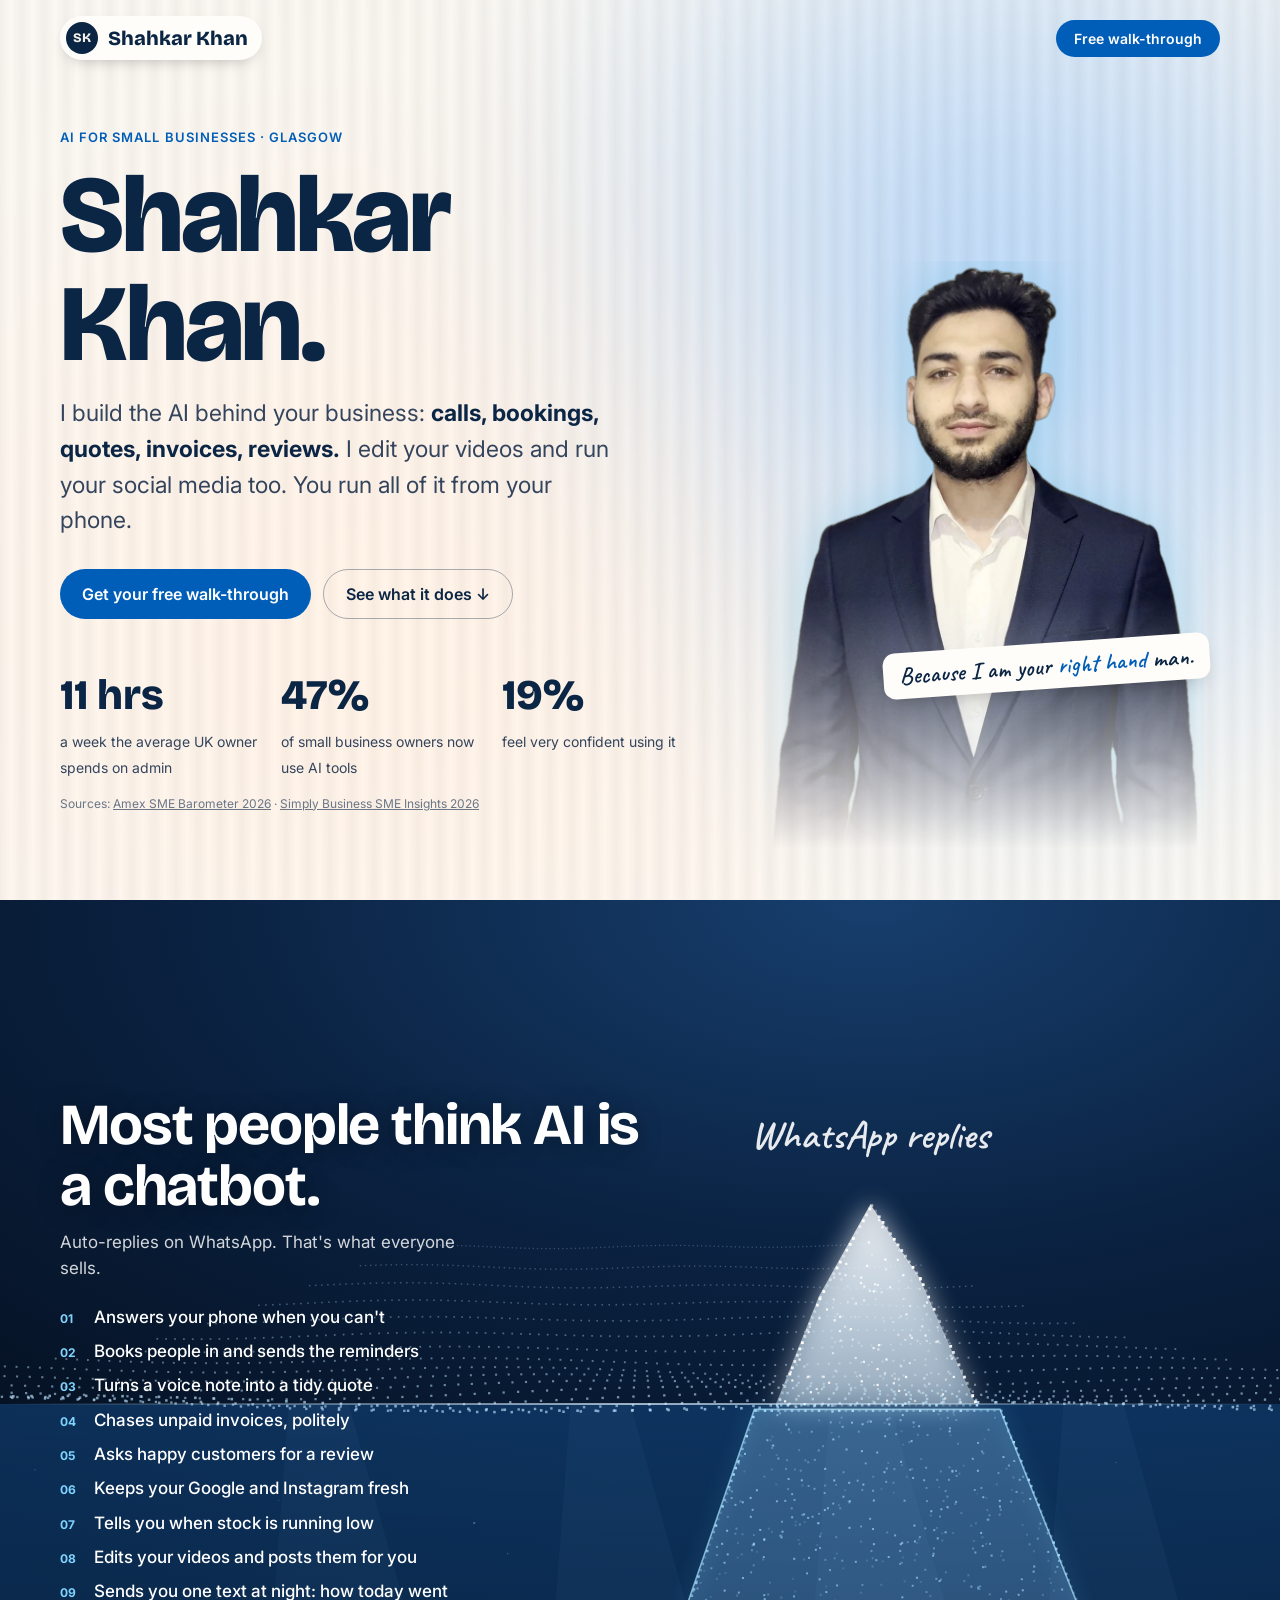
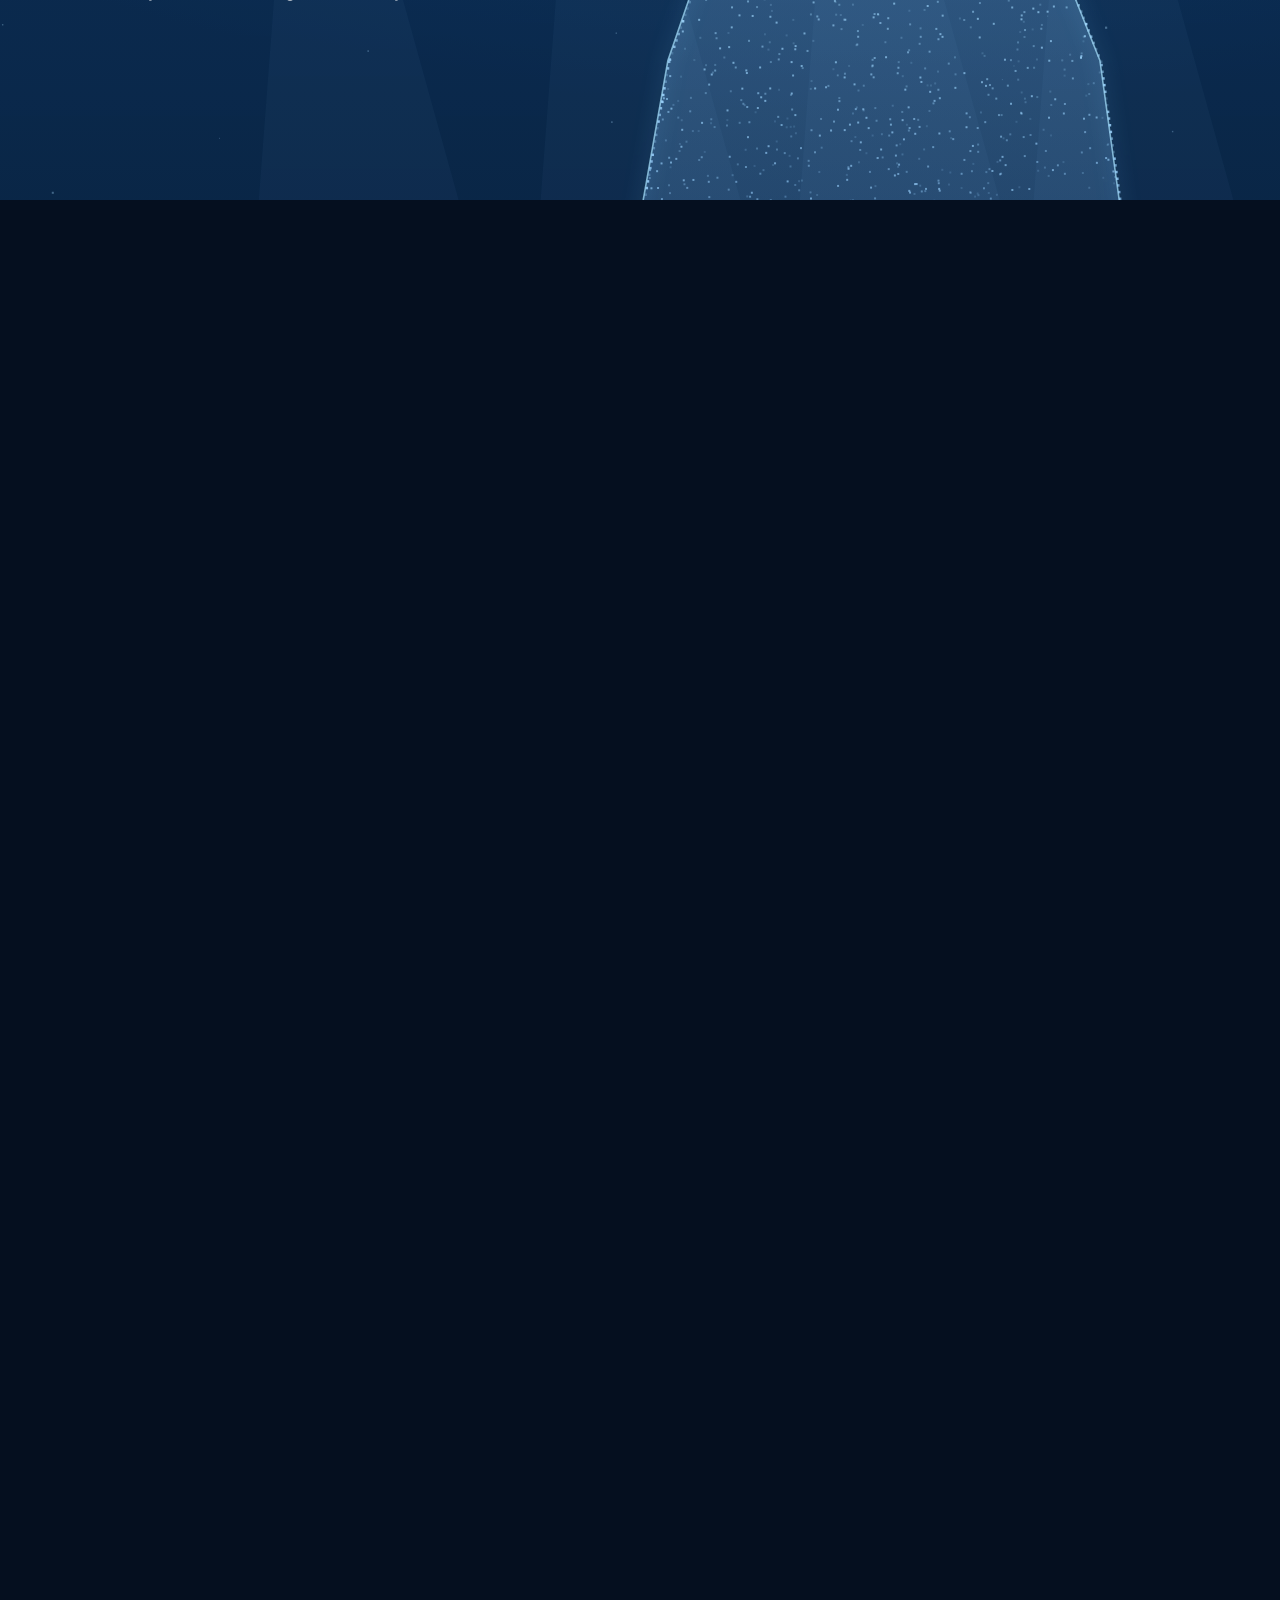
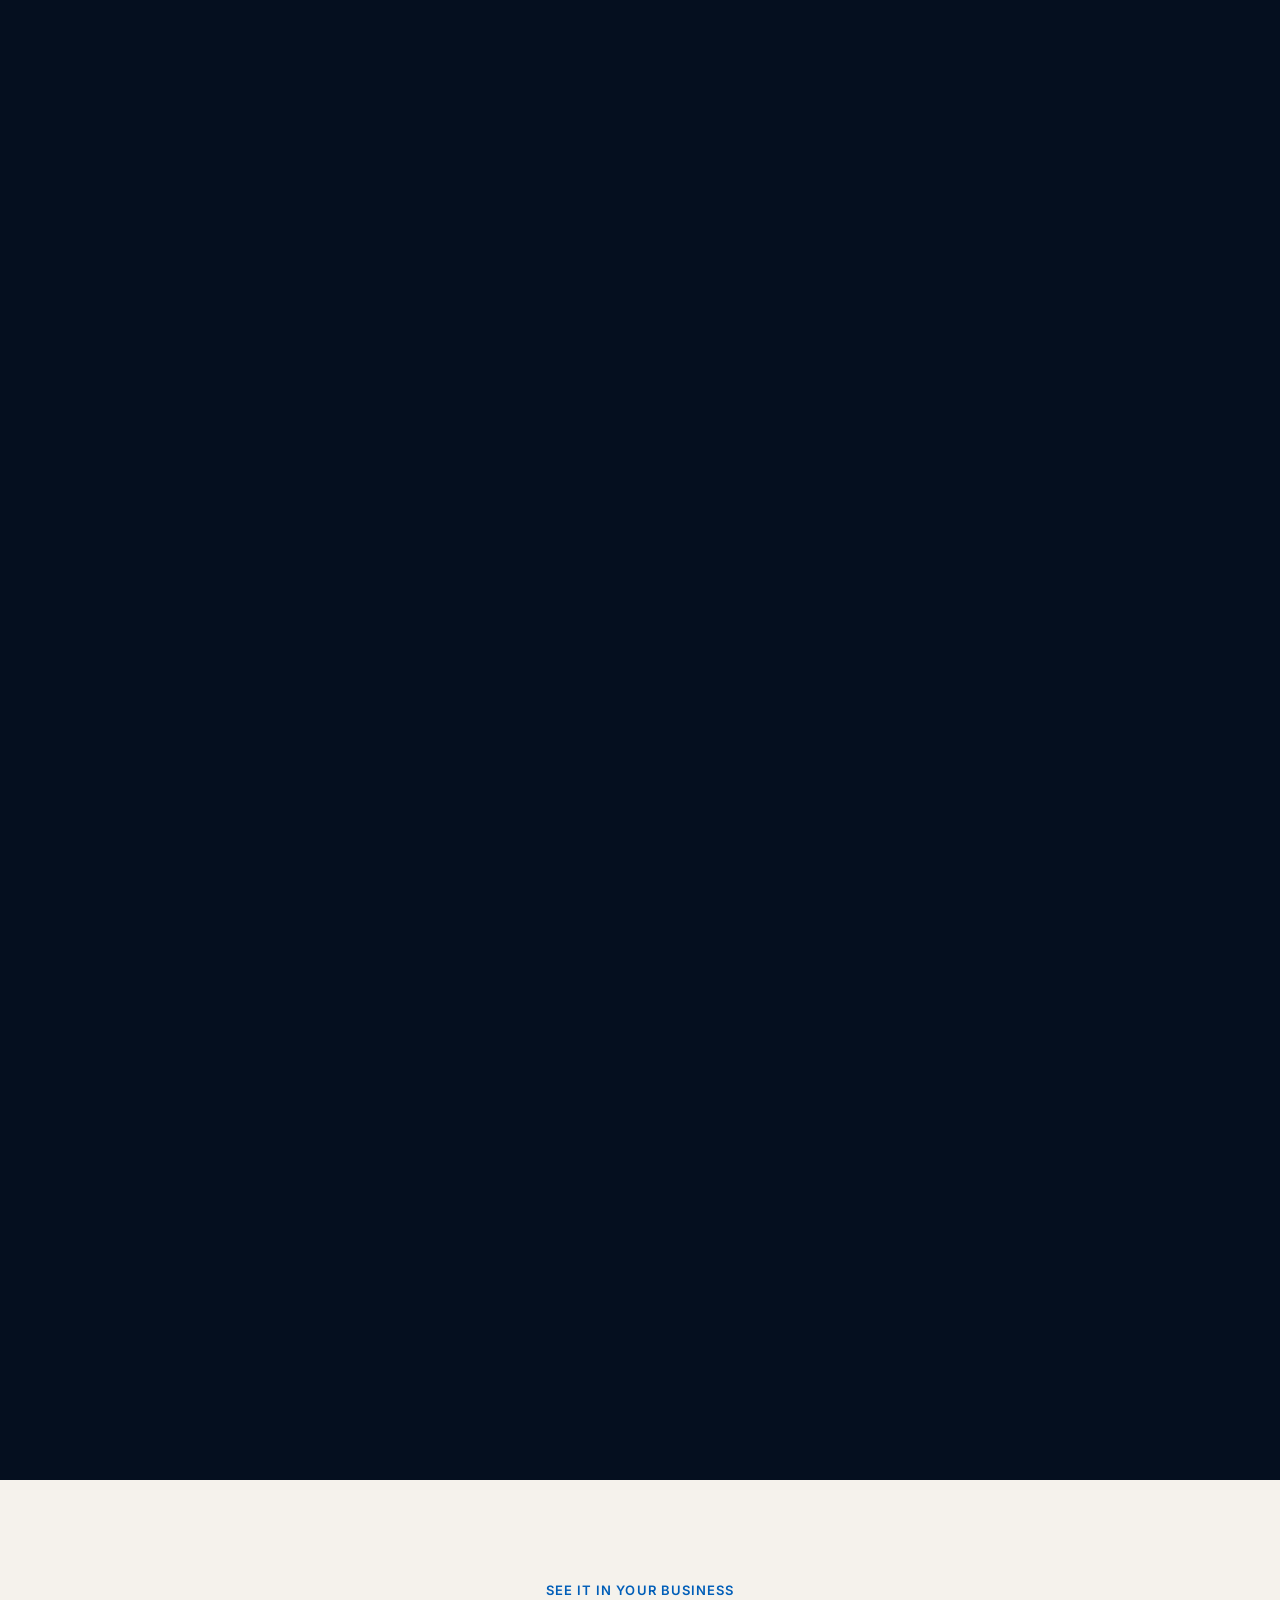
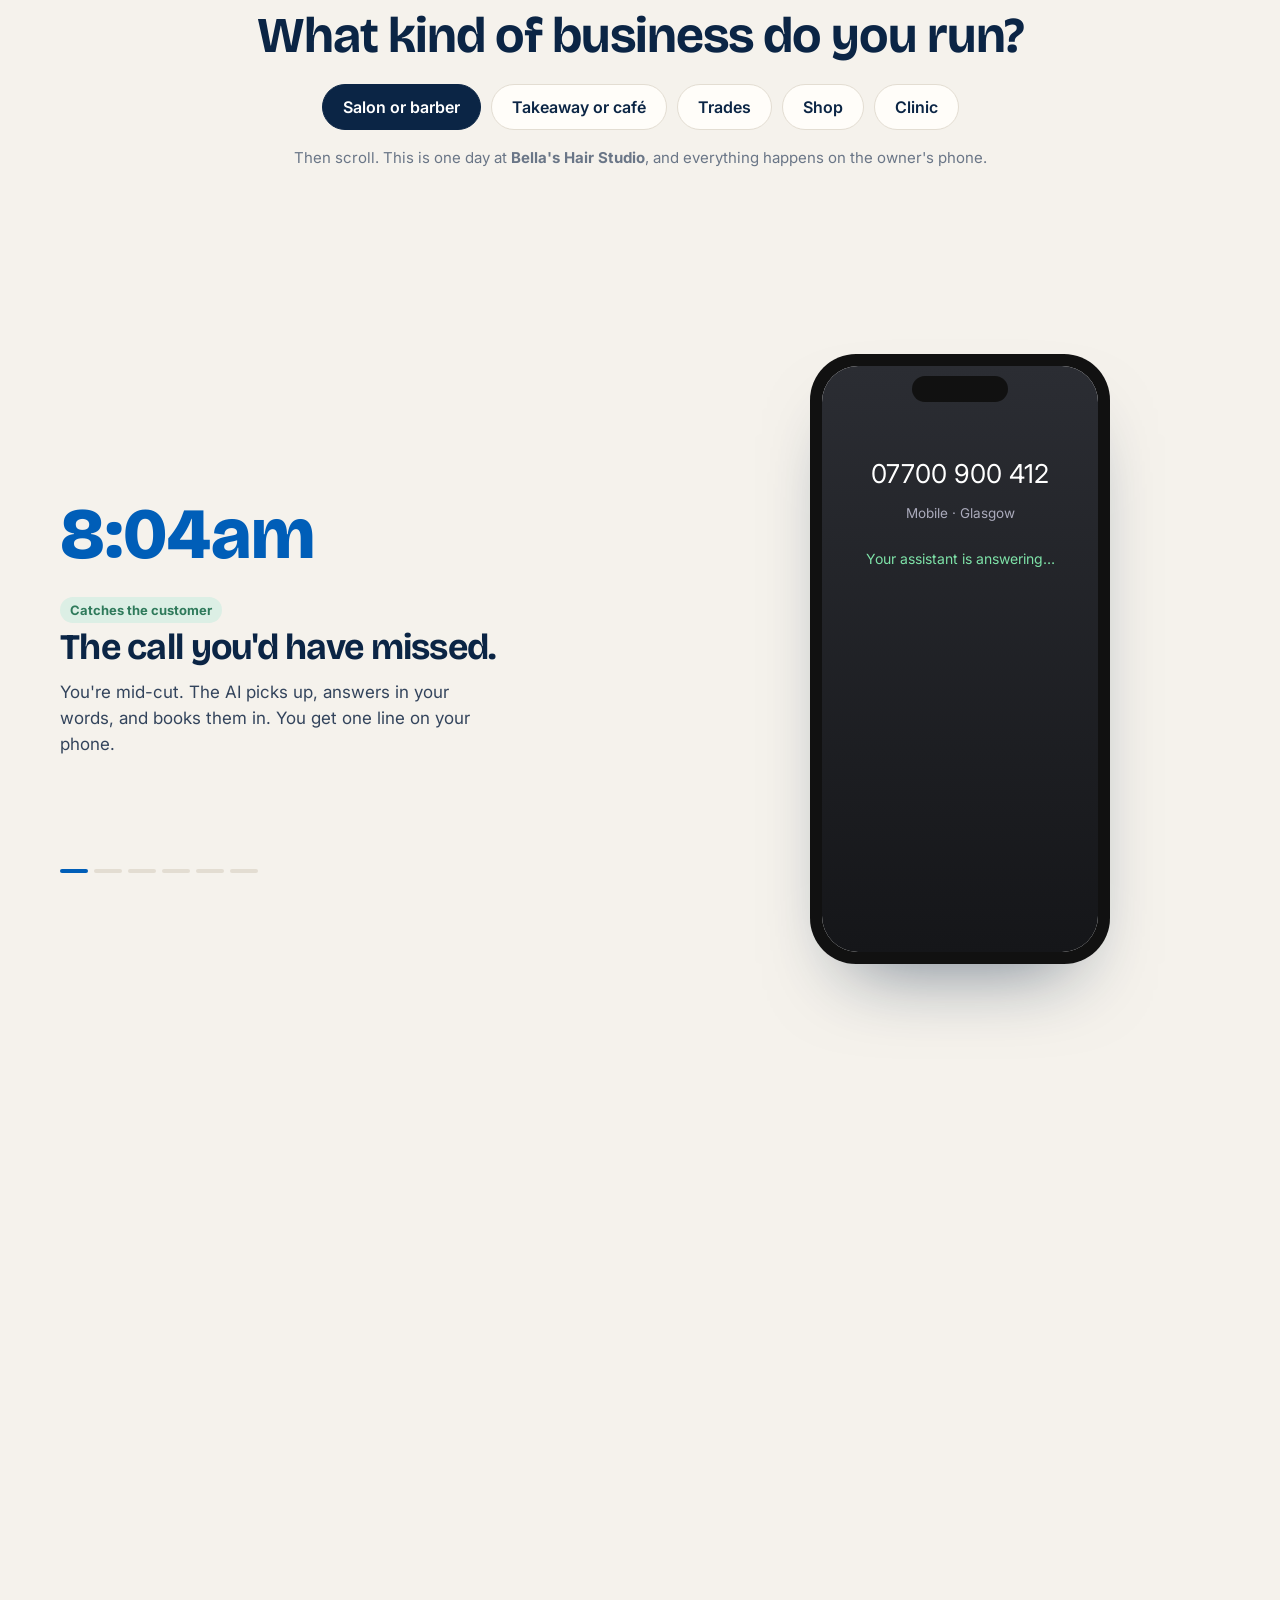
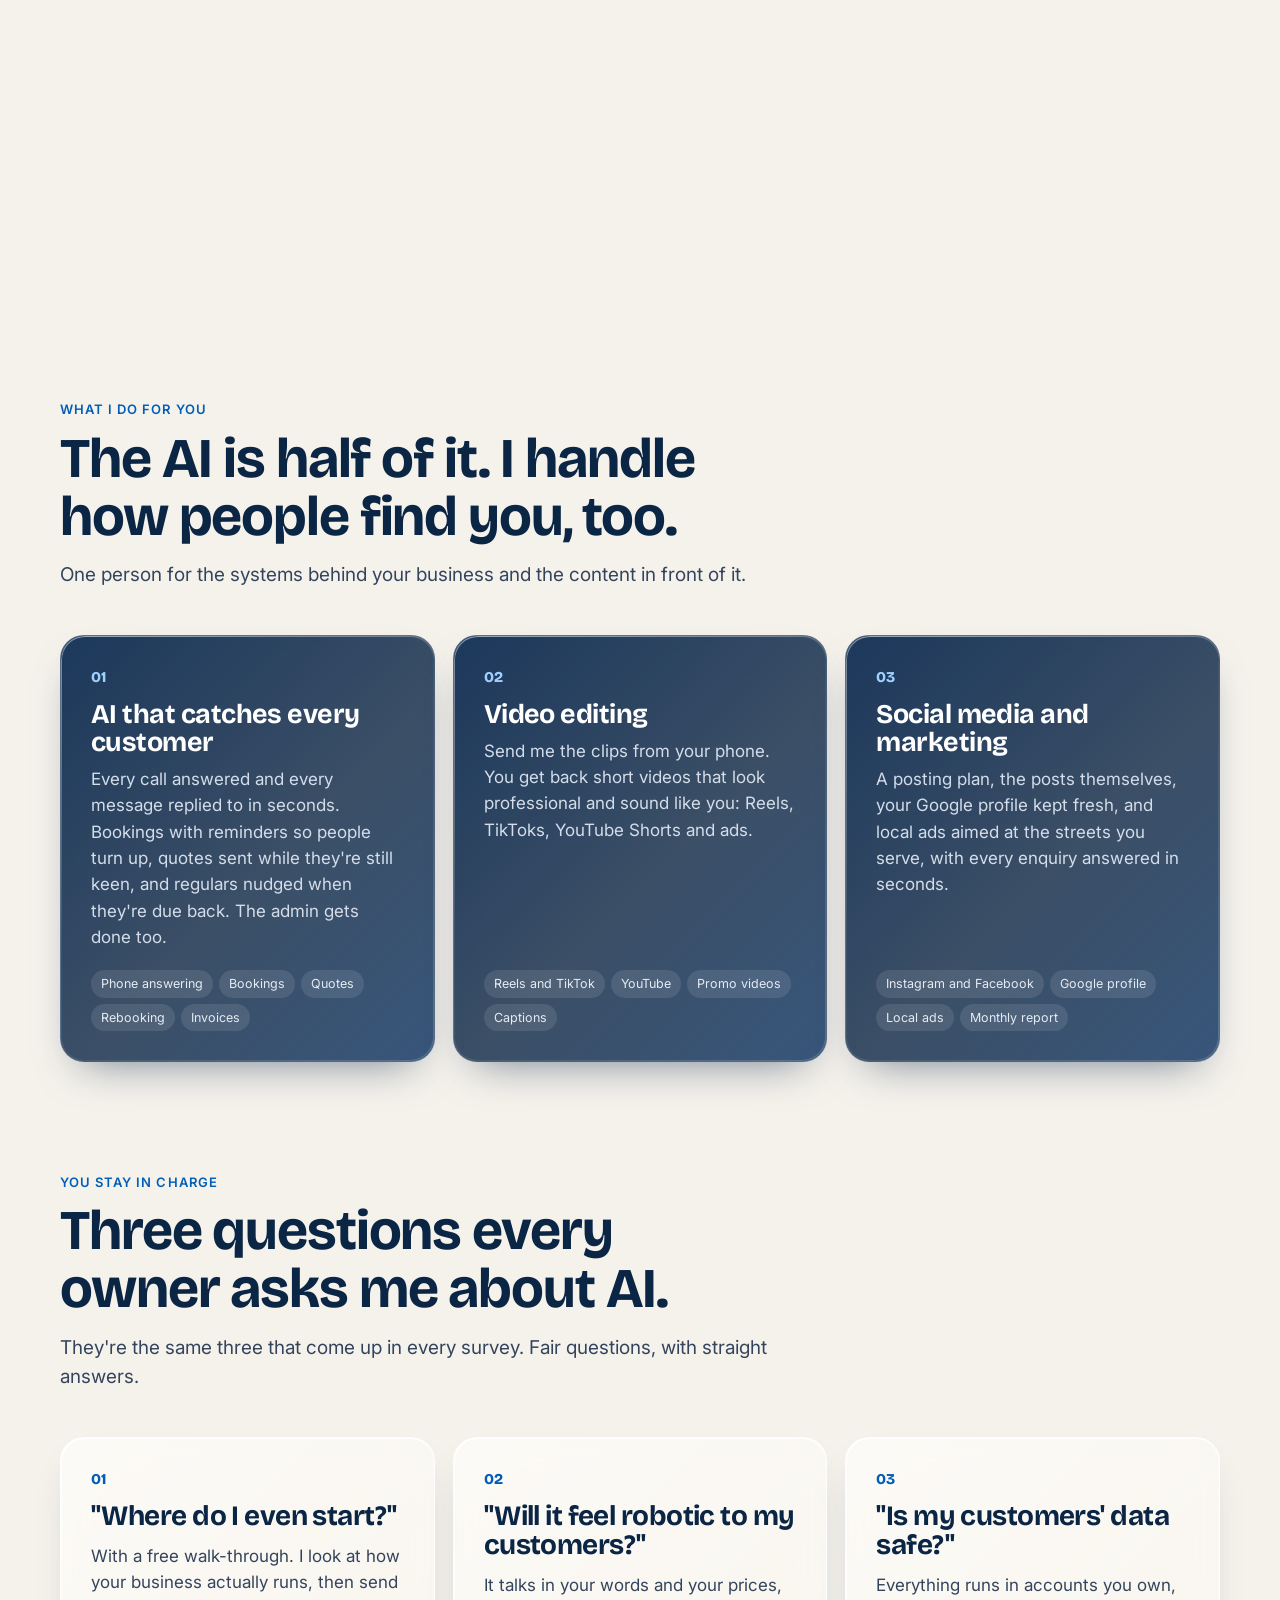
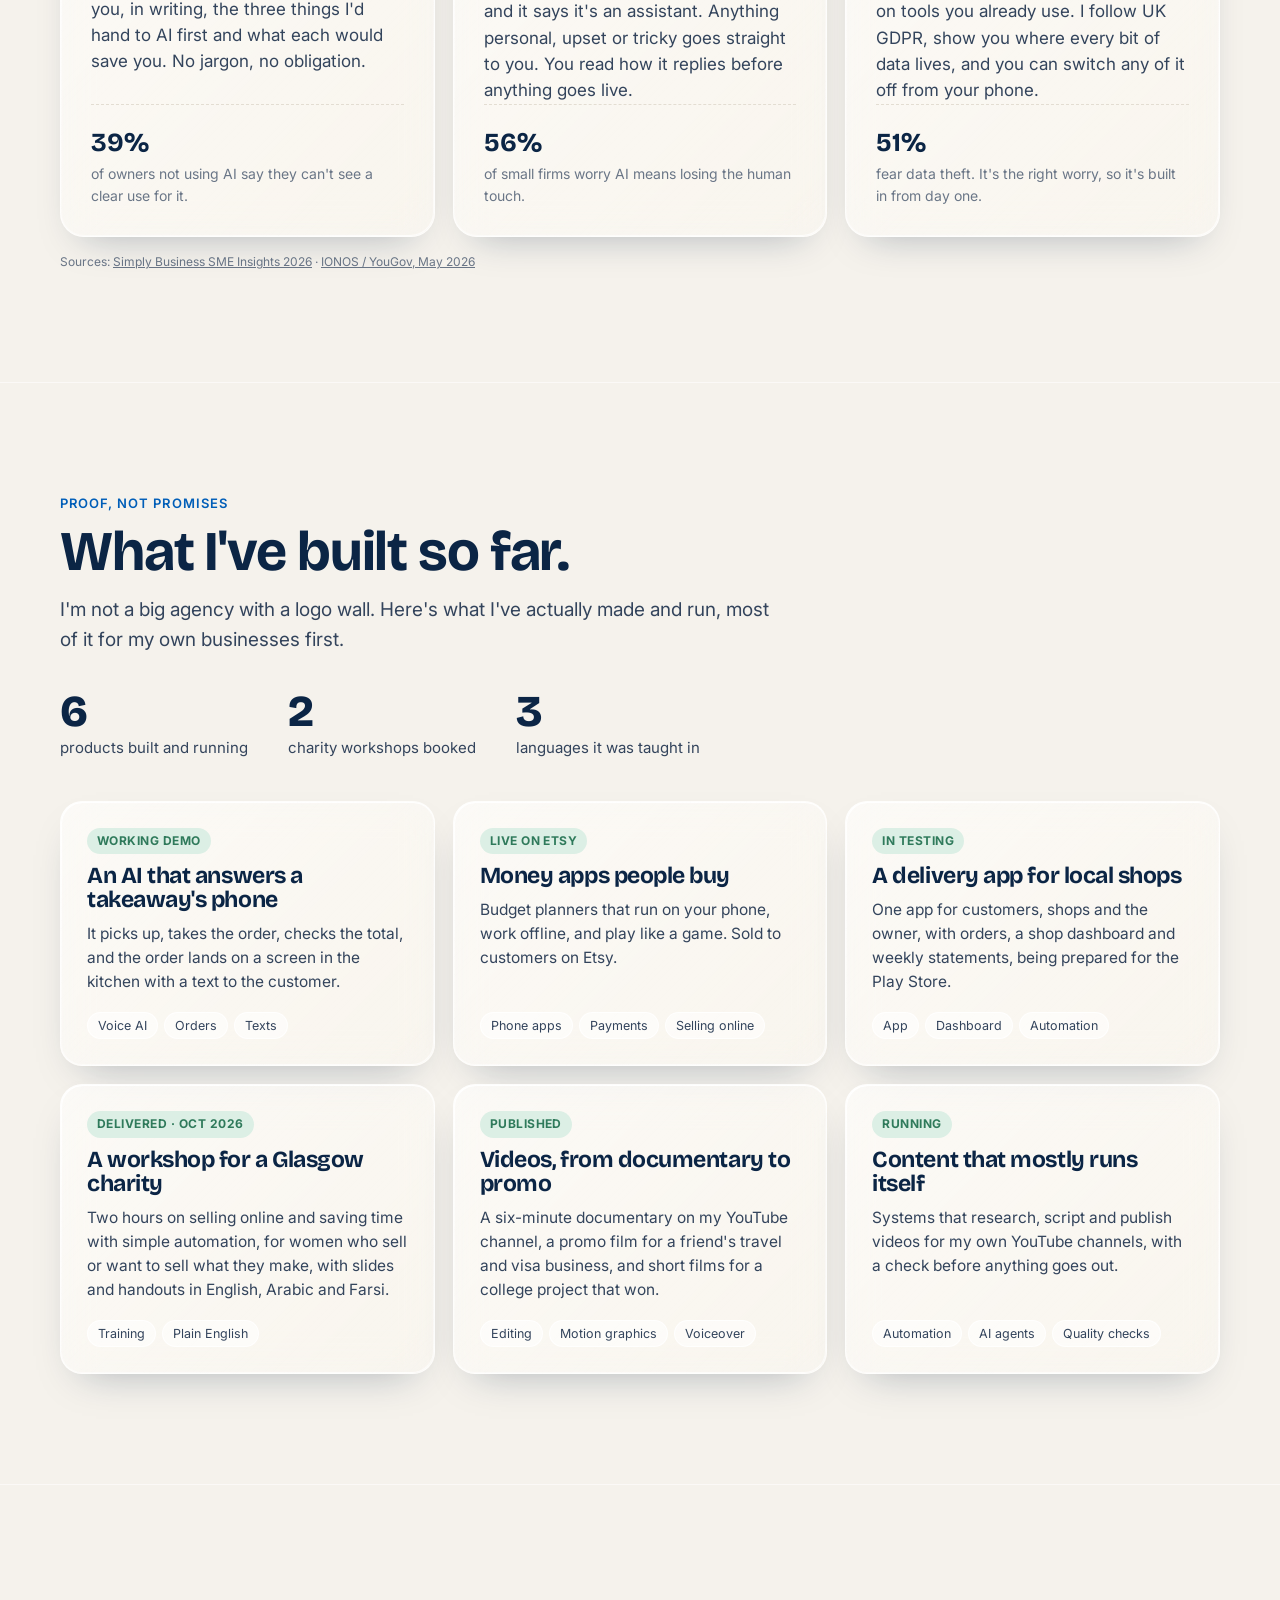
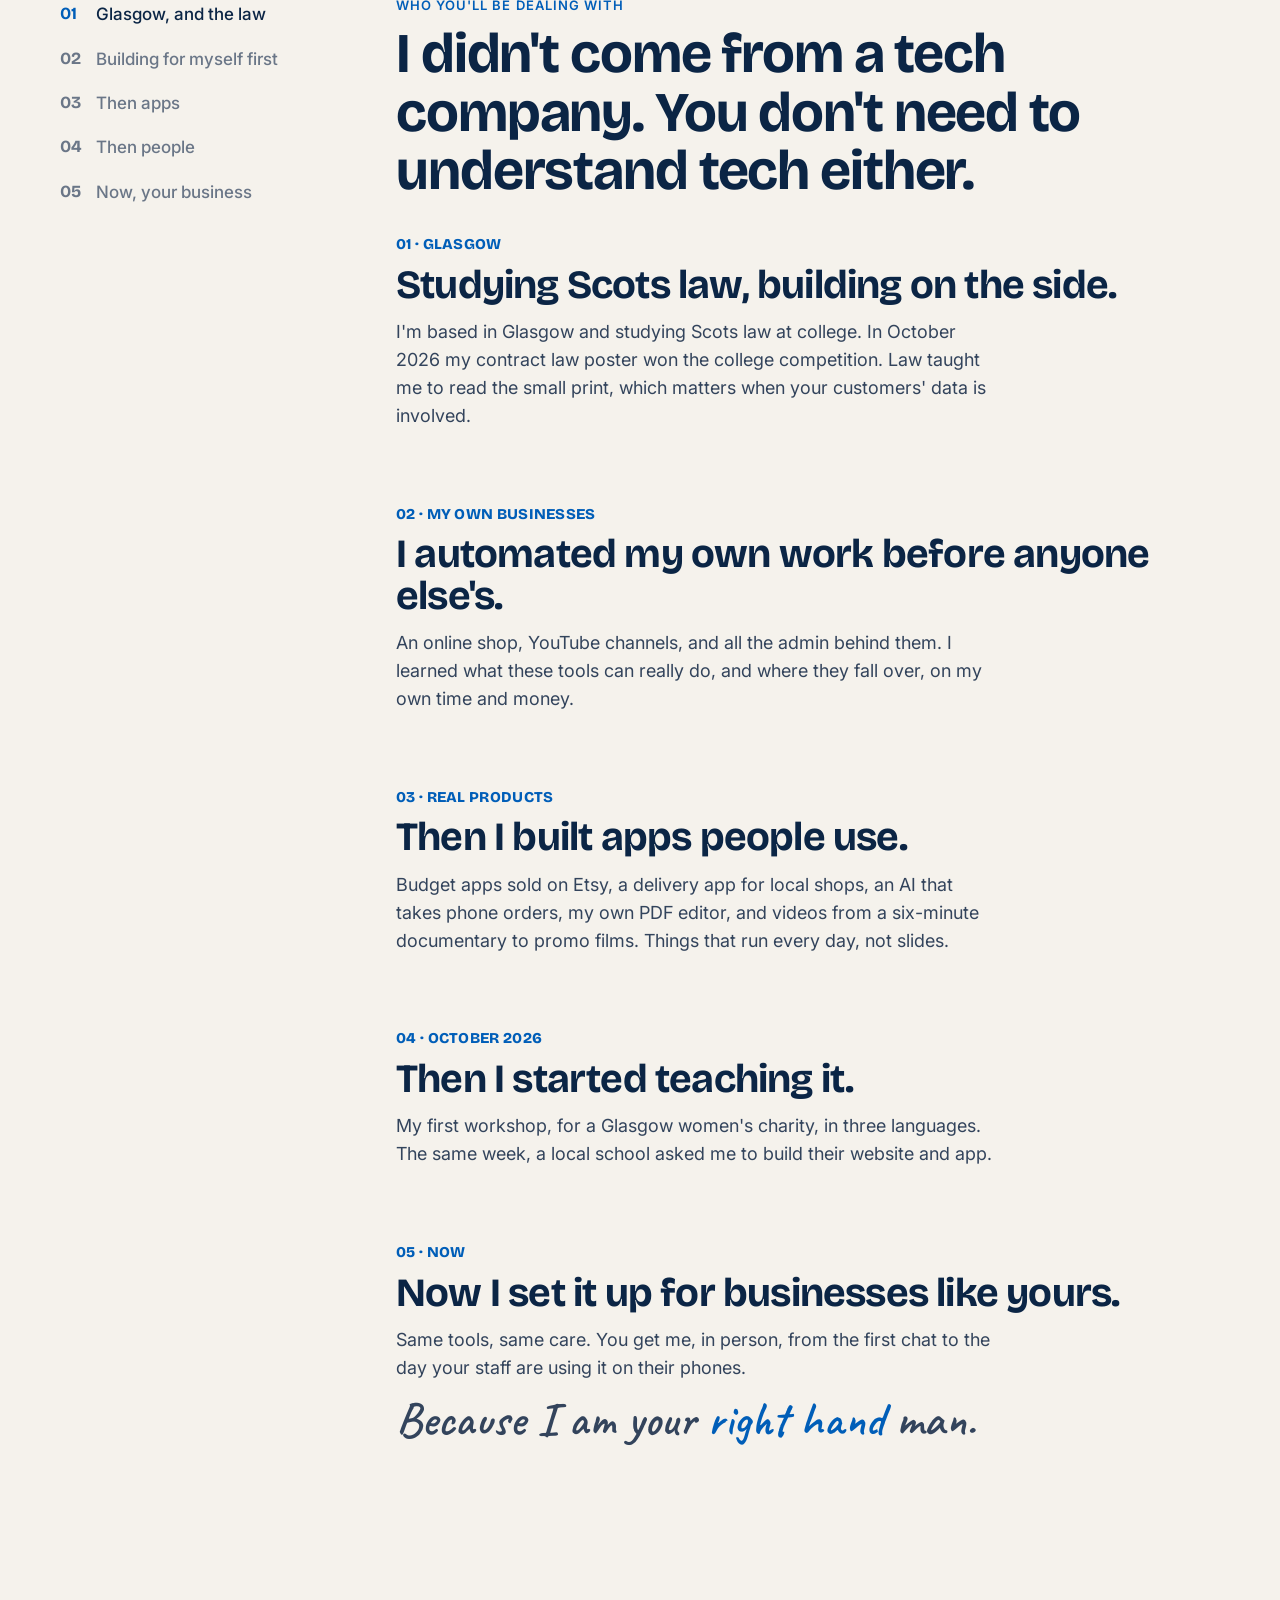
==== commit 4d8e698b: "Lead with catching customers: four-numbers walk-through Stage tags on the day moments, rebooking lin" ====
--- a/index.html
+++ b/index.html
@@ -120,6 +120,8 @@
 .moment time{font-family:"Bricolage Grotesque";font-weight:800;font-size:clamp(44px,6vw,72px);color:var(--accent);display:block}
 .moment h3{font-size:clamp(26px,3vw,36px);margin:6px 0 12px}
 .moment p{color:var(--ink-2);max-width:440px}
+.moment .win{display:inline-block;margin-top:6px;font-size:13px;font-weight:700;color:var(--ok);background:var(--ok-soft);border-radius:999px;padding:3px 10px}
+.moment .win.admin{color:var(--muted);background:var(--paper);border:1px solid var(--line)}
 .progress{position:absolute;bottom:-34px;left:max(16px,calc((100vw - 1160px)/2));display:flex;gap:6px}
 .progress span{width:28px;height:4px;border-radius:2px;background:var(--line);transition:background .3s}
 .progress span.on{background:var(--accent)}
@@ -174,6 +176,8 @@
   .moments{min-height:150px}
   .moment{inset:0 16px}
   .moment time{font-size:32px}.moment h3{font-size:20px;margin:0 0 4px}.moment p{font-size:14px;line-height:1.45}
+  .moment time{display:inline-block;vertical-align:middle}
+  .moment .win{font-size:11.5px;margin:0 0 0 10px;padding:2px 8px;vertical-align:middle}
   .progress{display:none}
   .phone{height:min(620px,calc(100svh - 250px));width:auto;aspect-ratio:300/610;border-radius:36px;padding:8px}
   .screen{border-radius:27px}.view{padding:44px 10px 10px;gap:6px}
@@ -259,8 +263,15 @@
 .founding p{color:var(--ink-2)}
 .promise{display:flex;flex-wrap:wrap;gap:10px;margin-top:22px}
 .promise span{font-size:14.5px;font-weight:500;background:var(--paper);border:1px solid var(--line);border-radius:999px;padding:8px 14px}
-@media(max-width:900px){.steps{grid-template-columns:1fr 1fr}}
-@media(max-width:560px){.steps{grid-template-columns:1fr}}
+.audit{margin-top:22px;border-radius:22px;padding:28px 30px}
+.audit h3{font-size:26px;margin:6px 0 18px}
+.audit ol{list-style:none;padding:0;margin:0;display:grid;grid-template-columns:repeat(4,1fr);gap:16px}
+.audit li{border-top:2px solid var(--line);padding-top:12px}
+.audit li b{display:block;font-family:"Bricolage Grotesque";font-weight:800;color:var(--accent);font-size:15px;margin-bottom:4px}
+.audit li span{color:var(--ink-2);font-size:15.5px}
+.audit .after{margin-top:20px;color:var(--ink-2);max-width:720px}
+@media(max-width:900px){.steps,.audit ol{grid-template-columns:1fr 1fr}}
+@media(max-width:560px){.steps,.audit ol{grid-template-columns:1fr}.audit{padding:22px}}
 
 /* ---------- faq ---------- */
 .faq{max-width:820px}
@@ -429,12 +440,12 @@
 <section class="day" id="day">
   <div class="stage">
     <div class="moments">
-      <div class="moment on"><time>8:04am</time><h3>The call you'd have missed.</h3><p>You're <span data-t="busy">mid-cut</span>. The AI picks up, answers in your words, and books them in. You get one line on your phone.</p></div>
-      <div class="moment"><time>10:30am</time><h3>Bookings, without the back and forth.</h3><p>Customers message on WhatsApp or Instagram. It checks your diary, books them in and sends the reminder, so they actually turn up.</p></div>
-      <div class="moment"><time>1:15pm</time><h3>Talk. It writes the quote.</h3><p>Record a voice note between jobs. A tidy, priced quote is waiting for you to check and send.</p></div>
-      <div class="moment"><time>3:00pm</time><h3>It chases the money, politely.</h3><p>A late invoice gets a friendly nudge, then another. You only hear about it when it's paid.</p></div>
-      <div class="moment"><time>6:10pm</time><h3>Happy customers, asked at the right time.</h3><p>A thank-you text goes out after each visit with a link to leave a review. The reviews keep coming without you asking.</p></div>
-      <div class="moment"><time>9:00pm</time><h3>Your whole day, in one text.</h3><p>No logging in to five apps. One message tells you what came in, what went out, and the two things that actually need you.</p></div>
+      <div class="moment on"><time>8:04am</time><span class="win">Catches the customer</span><h3>The call you'd have missed.</h3><p>You're <span data-t="busy">mid-cut</span>. The AI picks up, answers in your words, and books them in. You get one line on your phone.</p></div>
+      <div class="moment"><time>10:30am</time><span class="win">Gets them through the door</span><h3>Bookings, without the back and forth.</h3><p>Customers message on WhatsApp or Instagram. It checks your diary, books them in and sends the reminder, so they actually turn up.</p></div>
+      <div class="moment"><time>1:15pm</time><span class="win">Wins the job</span><h3>Talk. It writes the quote.</h3><p>Record a voice note between jobs. A tidy, priced quote is ready to send while the customer is still keen.</p></div>
+      <div class="moment"><time>3:00pm</time><span class="win admin">Saves you time</span><h3>It chases the money, politely.</h3><p>A late invoice gets a friendly nudge, then another. You only hear about it when it's paid.</p></div>
+      <div class="moment"><time>6:10pm</time><span class="win">Brings them back</span><h3>Happy customers, asked at the right time.</h3><p>A thank-you text goes out after each visit with a link to leave a review. When they're due again, they get a nudge to rebook.</p></div>
+      <div class="moment"><time>9:00pm</time><span class="win admin">Saves you time</span><h3>Your whole day, in one text.</h3><p>No logging in to five apps. One message tells you what came in, what went out, and the two things that actually need you.</p></div>
       <div class="progress"><span class="on"></span><span></span><span></span><span></span><span></span><span></span></div>
     </div>
     <div class="phone"><div class="screen">
@@ -493,7 +504,7 @@
         <div class="chat-head"><i>SK</i><div><b>Your assistant</b><small>today</small></div></div>
         <div class="thread">
           <div class="msg in typing st" data-at=".02" data-until=".14"><i></i><i></i><i></i></div>
-          <div class="msg in st" data-at=".14"><b>Today, in one go:</b><ul><li data-t="r1">14 bookings (3 after 6pm)</li><li><span data-t="take">£1,180</span> taken</li><li>2 invoices paid after a reminder</li><li>3 new reviews, all 5★</li></ul></div>
+          <div class="msg in st" data-at=".14"><b>Today, in one go:</b><ul><li data-t="r1">14 bookings (3 after 6pm)</li><li><span data-t="take">£1,180</span> taken</li><li>2 invoices paid after a reminder</li><li>3 new reviews, all 5★</li><li data-t="r5">5 regulars reminded they're due</li></ul></div>
           <div class="msg in typing st" data-at=".32" data-until=".44"><i></i><i></i><i></i></div>
           <div class="msg in st" data-at=".44"><b>2 things need you:</b><ul><li data-t="need1">Mrs Patel wants to move Saturday</li><li data-t="need2">Colour order due Friday</li></ul></div>
           <div class="msg in typing st" data-at=".6" data-until=".7"><i></i><i></i><i></i></div>
@@ -513,7 +524,7 @@
       <p>One person for the systems behind your business and the content in front of it.</p>
     </div>
     <div class="svcs">
-      <article class="svc glass dark"><span class="n">01</span><h3>AI that runs your admin</h3><p>Calls answered, bookings and reminders, quotes from voice notes, invoices chased, reviews asked for. Built for you, controlled from your phone.</p><div class="tags"><span>Phone answering</span><span>Bookings</span><span>Quotes and invoices</span><span>Daily report</span></div></article>
+      <article class="svc glass dark"><span class="n">01</span><h3>AI that catches every customer</h3><p>Every call answered and every message replied to in seconds. Bookings with reminders so people turn up, quotes sent while they're still keen, and regulars nudged when they're due back. The admin gets done too.</p><div class="tags"><span>Phone answering</span><span>Bookings</span><span>Quotes</span><span>Rebooking</span><span>Invoices</span></div></article>
       <article class="svc glass dark"><span class="n">02</span><h3>Video editing</h3><p>Send me the clips from your phone. You get back short videos that look professional and sound like you: Reels, TikToks, YouTube Shorts and ads.</p><div class="tags"><span>Reels and TikTok</span><span>YouTube</span><span>Promo videos</span><span>Captions</span></div></article>
       <article class="svc glass dark"><span class="n">03</span><h3>Social media and marketing</h3><p>A posting plan, the posts themselves, your Google profile kept fresh, and local ads aimed at the streets you serve, with every enquiry answered in seconds.</p><div class="tags"><span>Instagram and Facebook</span><span>Google profile</span><span>Local ads</span><span>Monthly report</span></div></article>
     </div>
@@ -605,7 +616,7 @@
   <div class="wrap">
     <div class="sec-head">
       <span class="eyebrow">Your numbers, not mine</span>
-      <h2>What is slow admin actually costing you?</h2>
+      <h2>What are missed customers and slow admin costing you?</h2>
       <p>Move the sliders to match your business. Most owners have never added it up.</p>
     </div>
     <div class="calc">
@@ -634,16 +645,27 @@
       <h2>You don't need to know anything about AI. That's my job.</h2>
     </div>
     <div class="steps">
-      <div class="step glass"><span class="n">01</span><h3>Free walk-through</h3><p>20 minutes at your place or on the phone. I send you the 3 things I'd automate first, in writing.</p><span class="tag">Free</span></div>
-      <div class="step glass"><span class="n">02</span><h3>One fixed price</h3><p>You get one price for the whole build before any work starts. No hourly surprises.</p><span class="tag">Fixed price</span></div>
-      <div class="step glass"><span class="n">03</span><h3>I build it, you approve it</h3><p>On the WhatsApp, Gmail and Instagram you already use. You see it working before it goes live.</p><span class="tag">Your OK first</span></div>
-      <div class="step glass"><span class="n">04</span><h3>I train you on your phone</h3><p>A walk-through for you and your staff. Then optional monthly care: I keep it running and improve it.</p><span class="tag">Stop any time</span></div>
+      <div class="step glass"><span class="n">01</span><h3>Free walk-through</h3><p>20 minutes at your place or on the phone. We go through your four numbers, and I send you the fix for the weakest one, in writing.</p><span class="tag">Free</span></div>
+      <div class="step glass"><span class="n">02</span><h3>One fixed price</h3><p>One price for the whole build before any work starts. We also write down today's numbers, so we can both see what changed.</p><span class="tag">Fixed price</span></div>
+      <div class="step glass"><span class="n">03</span><h3>I build it, you approve it</h3><p>On the WhatsApp, Gmail and Instagram you already use. I test it again and again, then you try it yourself before it goes live.</p><span class="tag">Your OK first</span></div>
+      <div class="step glass"><span class="n">04</span><h3>I train you on your phone</h3><p>A walk-through for you and your staff. It all sits in your accounts and runs without me. Monthly care is optional: I watch the numbers and fix the next weak spot.</p><span class="tag">Stop any time</span></div>
+    </div>
+    <div class="audit glass">
+      <span class="eyebrow">What the walk-through looks at</span>
+      <h3>Four numbers show where a <span data-t="kind">salon</span> is losing customers.</h3>
+      <ol>
+        <li><b>1 · They find you</b><span data-t="a1">How many new people find you each week, on Instagram, Google or walking past?</span></li>
+        <li><b>2 · They get in touch</b><span data-t="a2">How many of them message or ring to ask?</span></li>
+        <li><b>3 · They book or buy</b><span data-t="a3">How many book and actually turn up?</span></li>
+        <li><b>4 · They come back</b><span data-t="a4">How many come back within two months?</span></li>
+      </ol>
+      <p class="after">The weakest of the four is where your money leaks, so that's where I start. Speeding up anything else first changes very little. Don't know one of the numbers? Then step one is counting it, so we can both see the difference later.</p>
     </div>
     <div class="founding glass">
       <div><span class="eyebrow">Founding clients</span><h3>The first 5 Glasgow businesses get half-price setup.</h3><p>In return I ask for an honest review and permission to share your results.</p></div>
       <a class="btn" href="#contact" data-cta="offer">Claim a founding spot</a>
     </div>
-    <div class="promise"><span>Fixed price before any work starts</span><span>Nothing goes live without your OK</span><span>Your accounts and data stay yours</span><span>No long contracts</span><span>Runs on the phone you already have</span></div>
+    <div class="promise"><span>Fixed price before any work starts</span><span>Today's numbers written down first</span><span>Nothing goes live without your OK</span><span>Your accounts and data stay yours</span><span>Yours to keep, runs without me</span><span>No long contracts</span><span>Runs on the phone you already have</span></div>
   </div>
 </section>
 
@@ -655,6 +677,7 @@
     <details><summary>I'm not great with technology. Is this for me?</summary><p>Yes. Most owners I talk to say exactly that. I do the setup, you keep using your phone like you already do, and I show you anything new in person.</p></details>
     <details><summary>Do you do videos and social media too?</summary><p>Yes. Send me the clips from your phone and I edit them into Reels, TikToks, Shorts or ads. I can also run your posting, your Google profile and local ads, so the people your AI is answering keep coming in.</p></details>
     <details><summary>What does it cost?</summary><p>It depends on what you need, so you get one fixed price after the free walk-through. Smaller jobs, like a Google profile refresh or auto-replies, are a one-off fee. Ongoing help is a simple monthly amount you can stop any time.</p></details>
+    <details><summary>Will I be stuck needing you?</summary><p>No. Everything I build lives in your own accounts and keeps running if you stop paying me. You'd only pay the tools' own monthly fees, and I show you those before we start.</p></details>
     <details><summary>What if the AI gets something wrong?</summary><p>I set clear limits on what it can say and do. Anything it isn't sure about comes to you. And I stay on call to adjust it.</p></details>
     <details><summary>Is my customers' data safe?</summary><p>I build on established tools, keep data in accounts you own, and follow UK GDPR. I'll explain exactly where everything is stored before anything is switched on.</p></details>
   </div>
@@ -683,6 +706,7 @@
             <option>Bookings and reminders</option>
             <option>Quotes, invoices and admin</option>
             <option>Getting found on Google and reviews</option>
+            <option>Getting customers to come back</option>
             <option>Video editing</option>
             <option>Social media and marketing</option>
             <option>Not sure yet</option>
@@ -942,31 +966,41 @@
     bookDone: "Booked ✅ See you Saturday at 11. I'll send a reminder on Friday.",
     note: "Bridal party, four people, trial included", q: [["4 × bridal hair", "£280"], ["1 × trial", "£45"], ["Travel", "£25"]], qTotal: "£350",
     invDesc: "Bridal deposit", inv: "£100", review: "Best colour I've had in years", r1: "14 bookings (3 after 6pm)", take: "£1,180",
-    need1: "Mrs Patel wants to move Saturday", need2: "Colour order due Friday"},
+    need1: "Mrs Patel wants to move Saturday", need2: "Colour order due Friday", r5: "5 regulars reminded they're due",
+    kind: "salon", a1: "How many new people find you each week, on Instagram, Google or walking past?", a2: "How many of them message or ring to ask?",
+    a3: "How many book and actually turn up?", a4: "How many come back within two months?"},
   takeaway: {biz: "Clydeside Curry Co", bizIni: "CC", busy: "slammed with the lunch rush", cust: "Callum", svc: "collection order",
     bookQ: "Hiya, can I order for collection at 7?", bookA: "Course! What would you like? Our curries come mild, medium or hot.", bookC: "Chicken tikka masala, medium, and a garlic naan",
     bookDone: "Done ✅ £14.15, ready at 7pm. Pay when you collect.",
     note: "Office lunch Friday, twenty people, delivered", q: [["20 × curry and rice", "£190"], ["20 × naan", "£40"], ["Delivery", "£0"]], qTotal: "£230",
     invDesc: "Office catering", inv: "£230", review: "Roasting hot and bang on time", r1: "86 orders (31 by phone)", take: "£1,940",
-    need1: "Low on lamb for tomorrow", need2: "Catering order to confirm"},
+    need1: "Low on lamb for tomorrow", need2: "Catering order to confirm", r5: "12 regulars sent Friday's offer",
+    kind: "takeaway", a1: "How many people see you on Google, the delivery apps or the street each week?", a2: "How many ring or message to order, and how many calls get missed in the rush?",
+    a3: "How many orders get paid for and collected?", a4: "How many order again within a month?"},
   trades: {biz: "McLean Plumbing", bizIni: "MP", busy: "under a sink", cust: "Mrs Ahmed", svc: "boiler service",
     bookQ: "Hi, could someone look at my boiler this week?", bookA: "Yes, we can do Thursday 8–10am or Friday 1–3pm. Which suits?", bookC: "Thursday morning please",
     bookDone: "Booked ✅ Thursday 8–10am. We'll text when we're on the way.",
     note: "Bathroom refit in Shawlands, three days, fittings and waste", q: [["Labour, 3 days", "£900"], ["Fittings", "£340"], ["Waste removal", "£60"]], qTotal: "£1,300",
     invDesc: "Leak repair", inv: "£180", review: "Turned up exactly when he said he would", r1: "9 jobs booked", take: "£2,310",
-    need1: "Quote for the Byres Road flat", need2: "Van MOT on Monday"},
+    need1: "Quote for the Byres Road flat", need2: "Van MOT on Monday", r5: "3 boiler services due, reminders sent",
+    kind: "trades business", a1: "How many people see your van, your Google page or hear your name each week?", a2: "How many ask you for a quote?",
+    a3: "How many say yes to the quote?", a4: "How many call you again, or pass your name on?"},
   shop: {biz: "Kelvin Gift Shop", bizIni: "KG", busy: "serving a queue", cust: "Ruth", svc: "click and collect",
     bookQ: "Hi, have you got the tweed purse in green?", bookA: "We do, 2 left in green. Want me to keep one for you to collect?", bookC: "Yes please, tomorrow",
     bookDone: "Saved ✅ It's behind the counter for you tomorrow.",
     note: "Corporate gifts, thirty hampers, delivered next month", q: [["30 × hamper", "£1,050"], ["Gift cards", "£60"], ["Delivery", "£40"]], qTotal: "£1,150",
     invDesc: "Trade order", inv: "£320", review: "Lovely wee shop, so helpful", r1: "41 orders (12 online)", take: "£1,620",
-    need1: "Green purse nearly sold out", need2: "Supplier invoice due Friday"},
+    need1: "Green purse nearly sold out", need2: "Supplier invoice due Friday", r5: "20 past buyers told about new stock",
+    kind: "shop", a1: "How many people walk in or visit your page each week?", a2: "How many ask about something?",
+    a3: "How many buy?", a4: "How many come back within a couple of months?"},
   clinic: {biz: "Southside Physio", bizIni: "SP", busy: "with a patient", cust: "David", svc: "back assessment",
     bookQ: "Hi, can I book a back assessment?", bookA: "Of course. We have Tuesday 9:30 or Wednesday 5pm. Which suits?", bookC: "Wednesday at 5",
     bookDone: "Booked ✅ Wednesday 5pm. A form to fill in is on its way.",
     note: "Six-session treatment plan for David", q: [["Assessment", "£55"], ["5 × follow-up", "£225"], ["Exercise plan", "£0"]], qTotal: "£280",
     invDesc: "Treatment plan", inv: "£280", review: "Back moving again after two sessions", r1: "18 appointments", take: "£1,060",
-    need1: "Two cancellations to fill", need2: "Insurance claim to sign"},
+    need1: "Two cancellations to fill", need2: "Insurance claim to sign", r5: "4 patients reminded to book a follow-up",
+    kind: "clinic", a1: "How many people find you on Google, through a referral or on social each week?", a2: "How many get in touch to ask?",
+    a3: "How many book and turn up for the first session?", a4: "How many finish their plan, or come back next time?"},
 };
 function setTrade(key) {
   const t = TRADES[key];
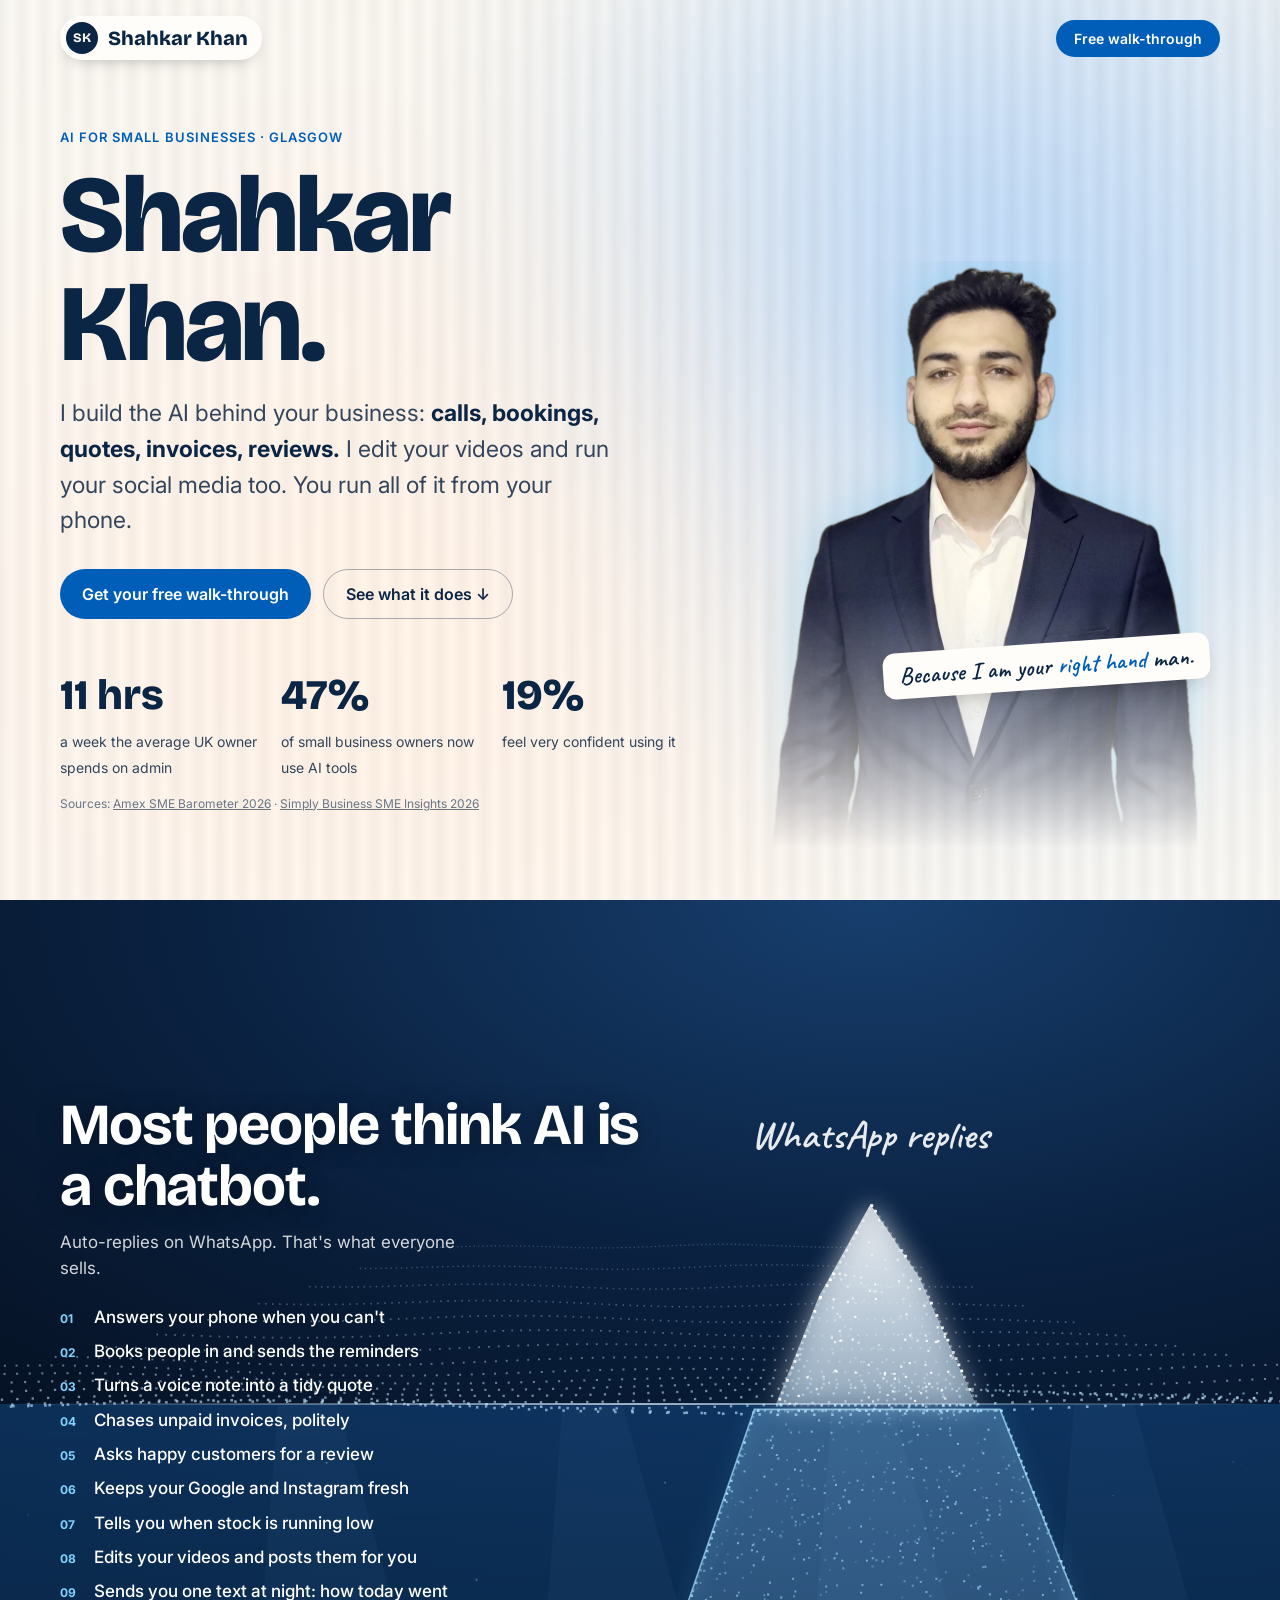
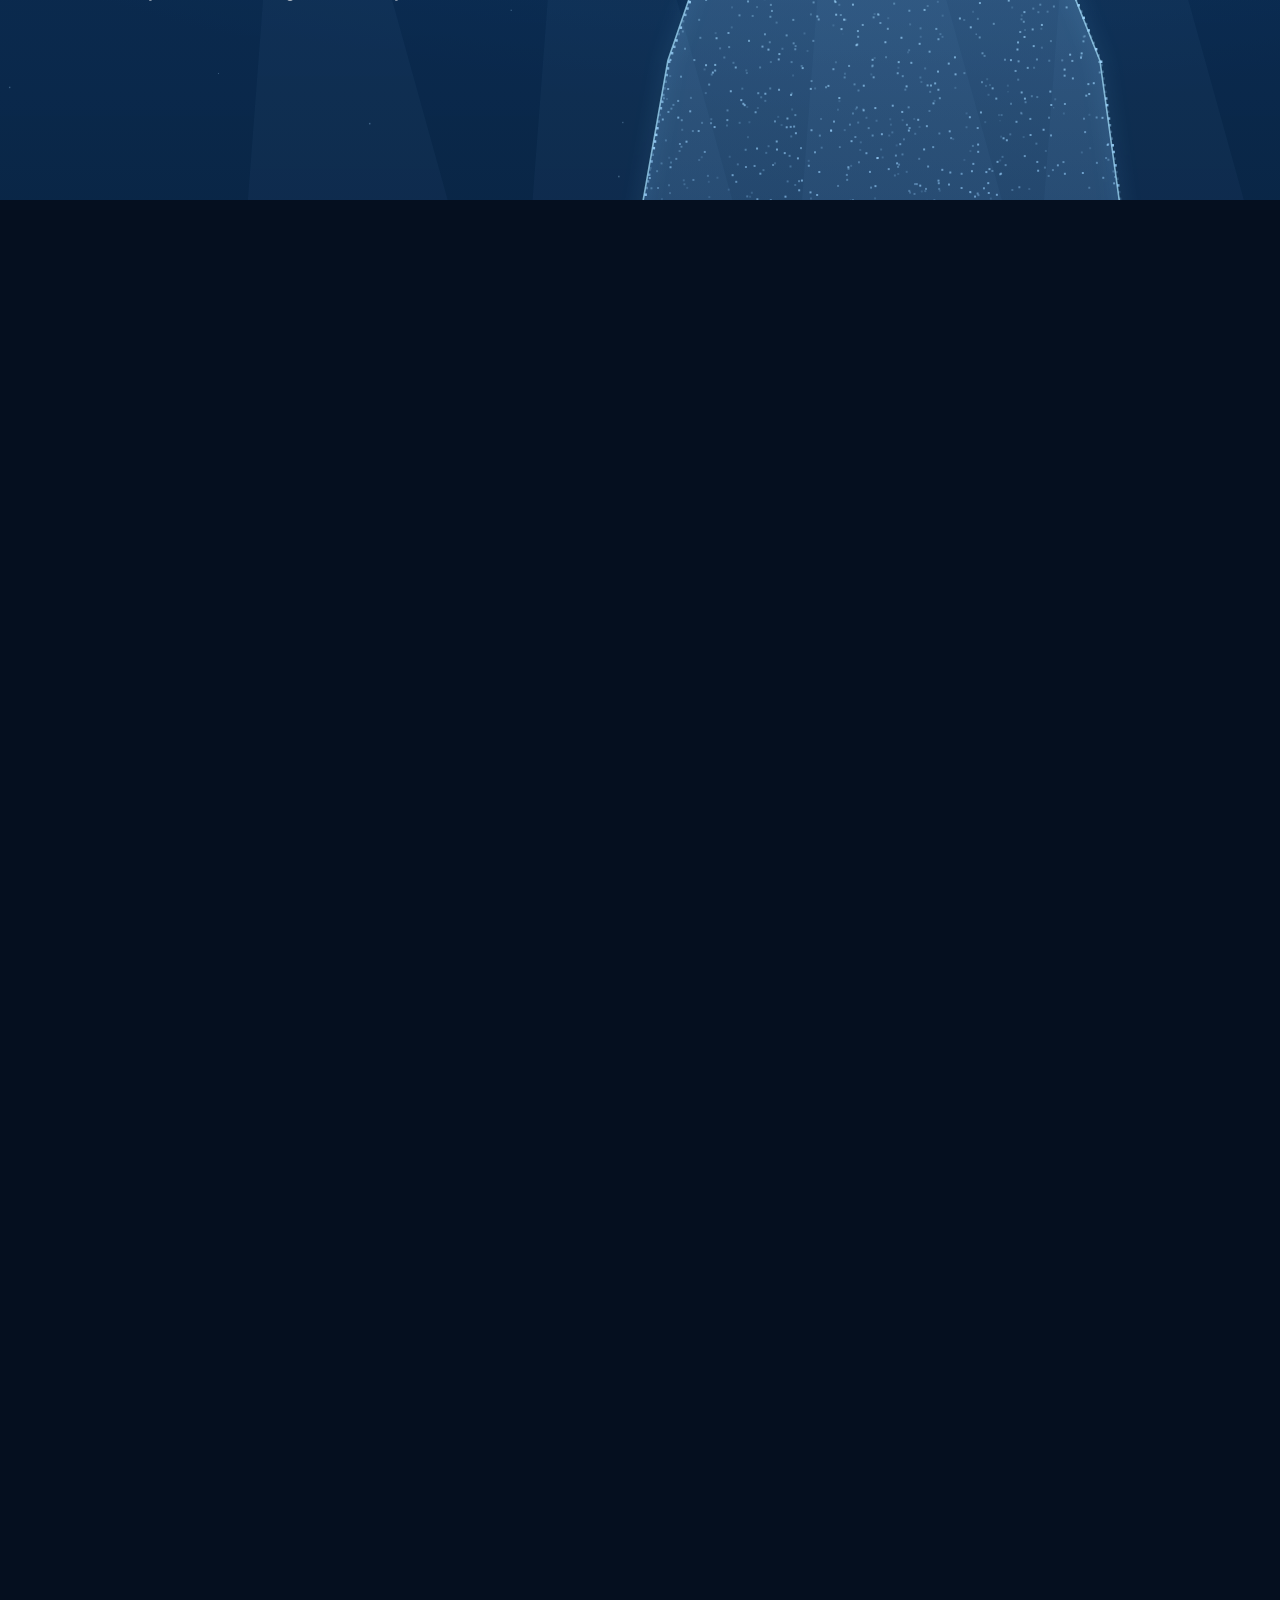
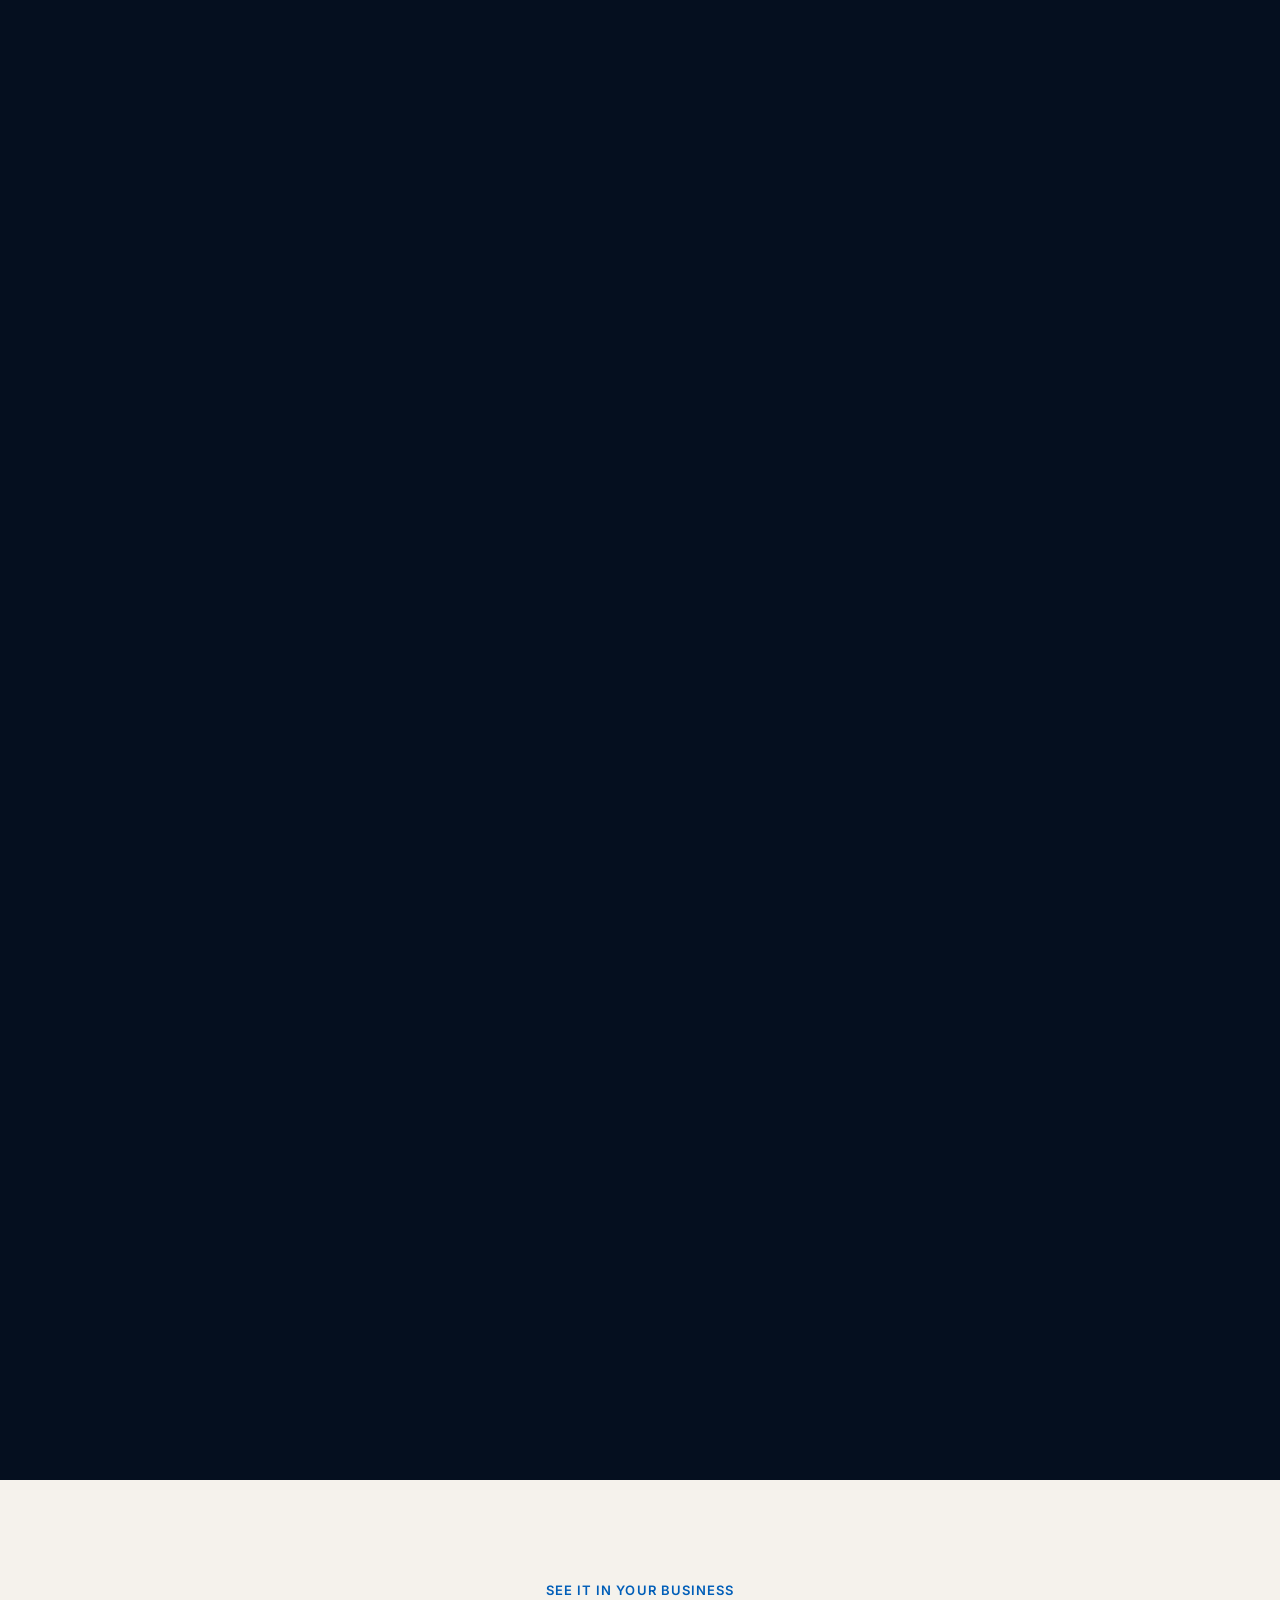
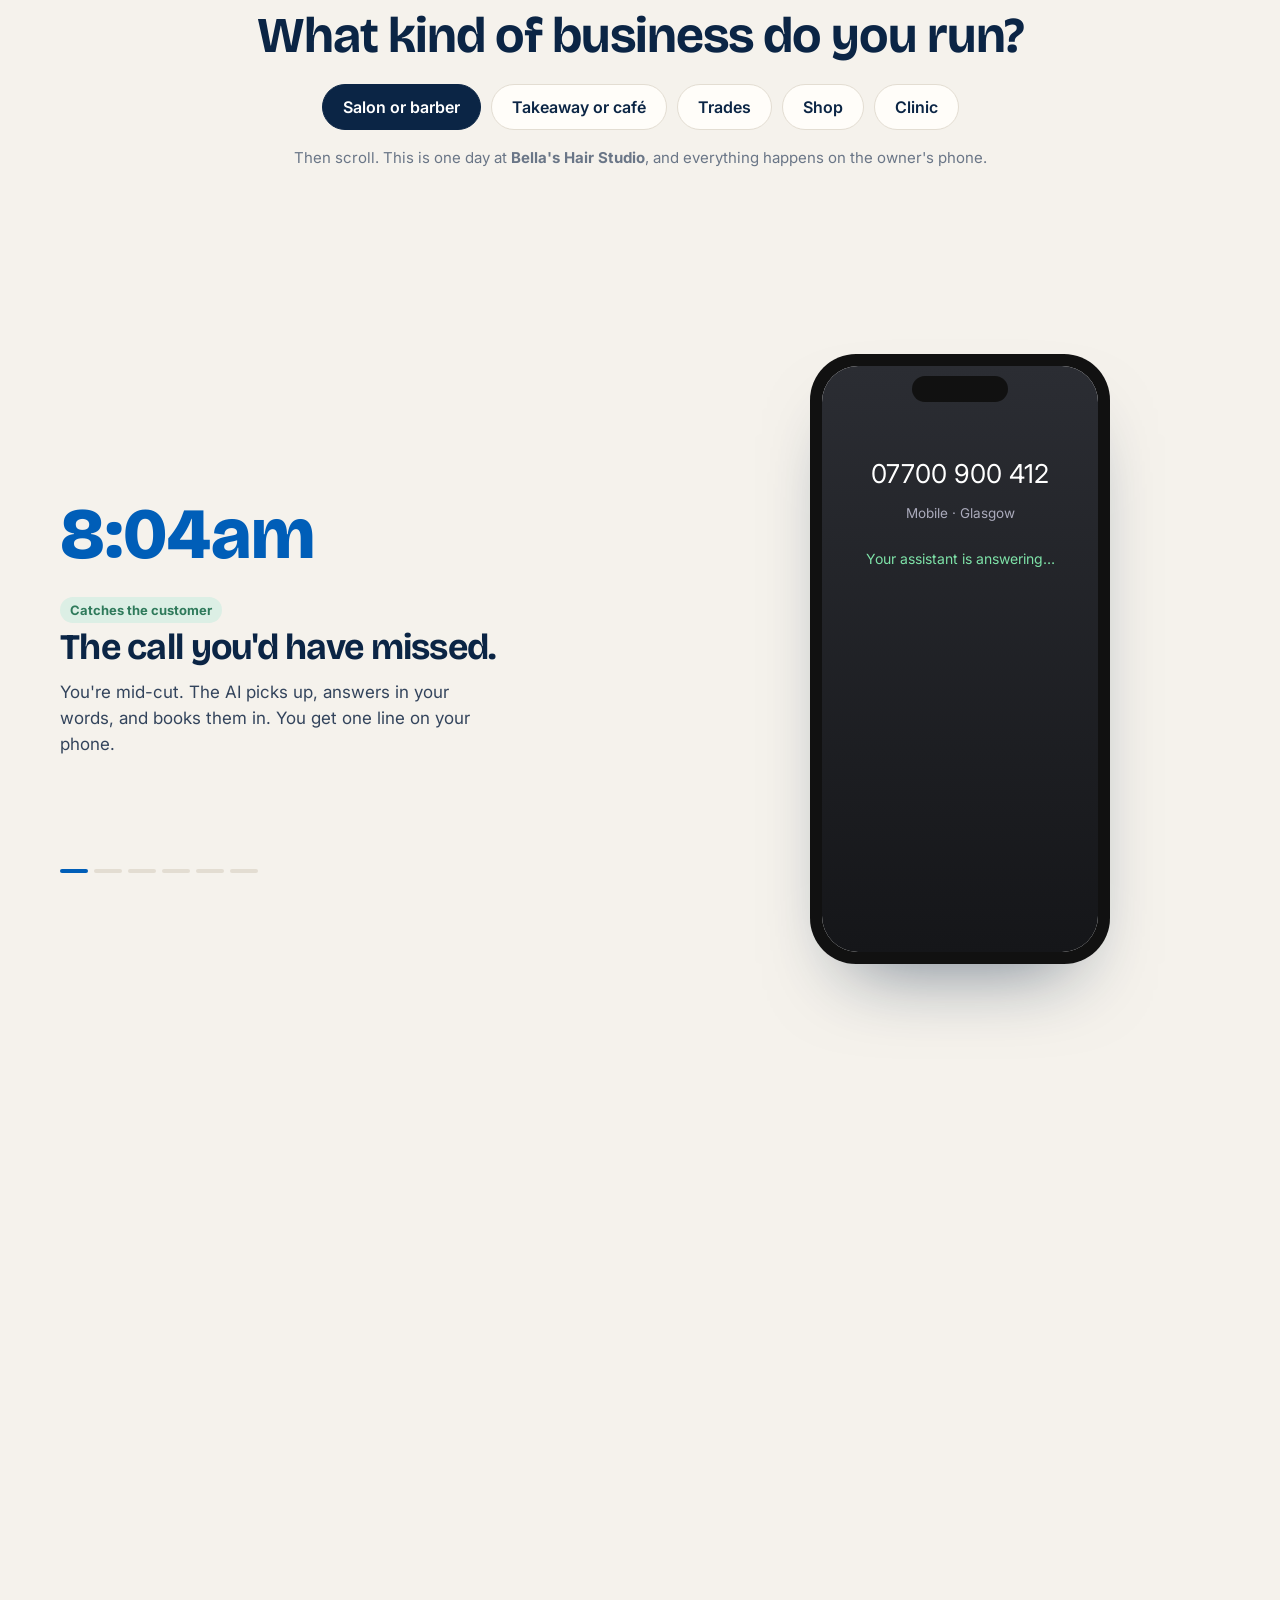
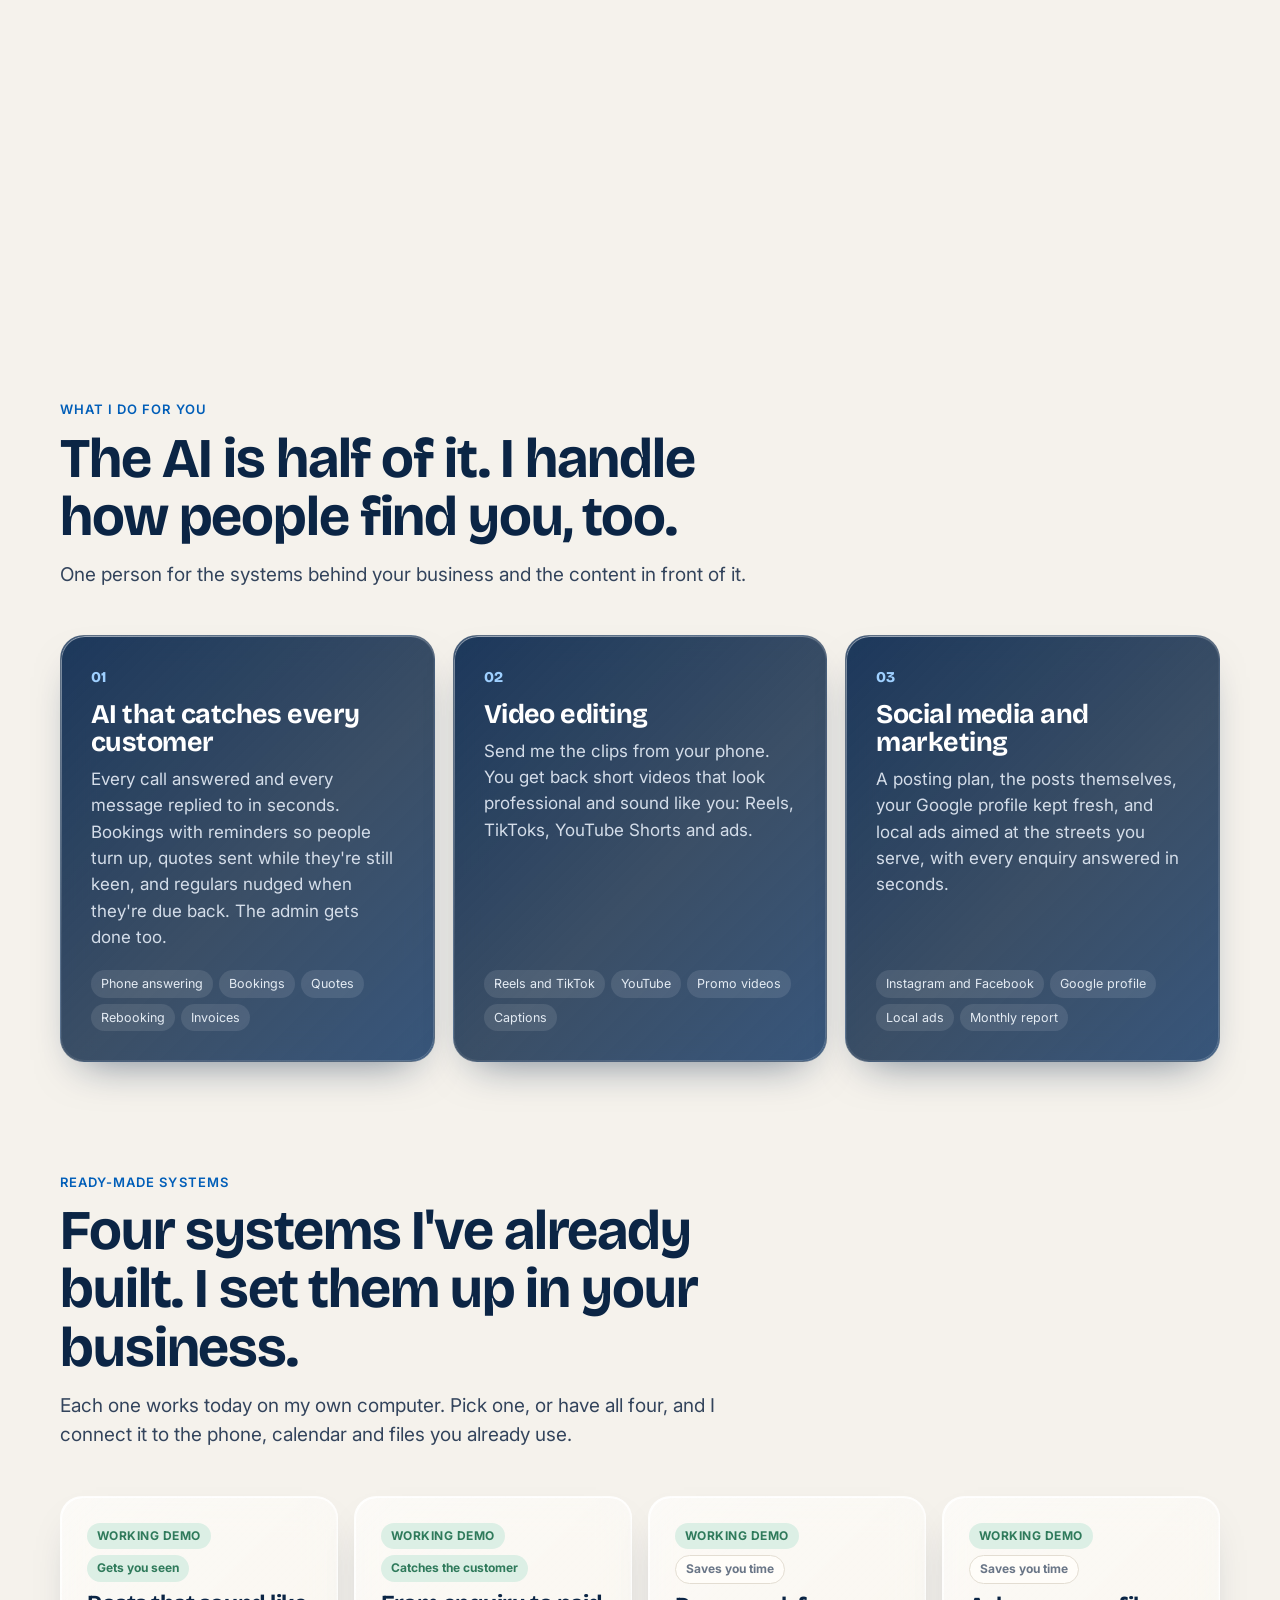
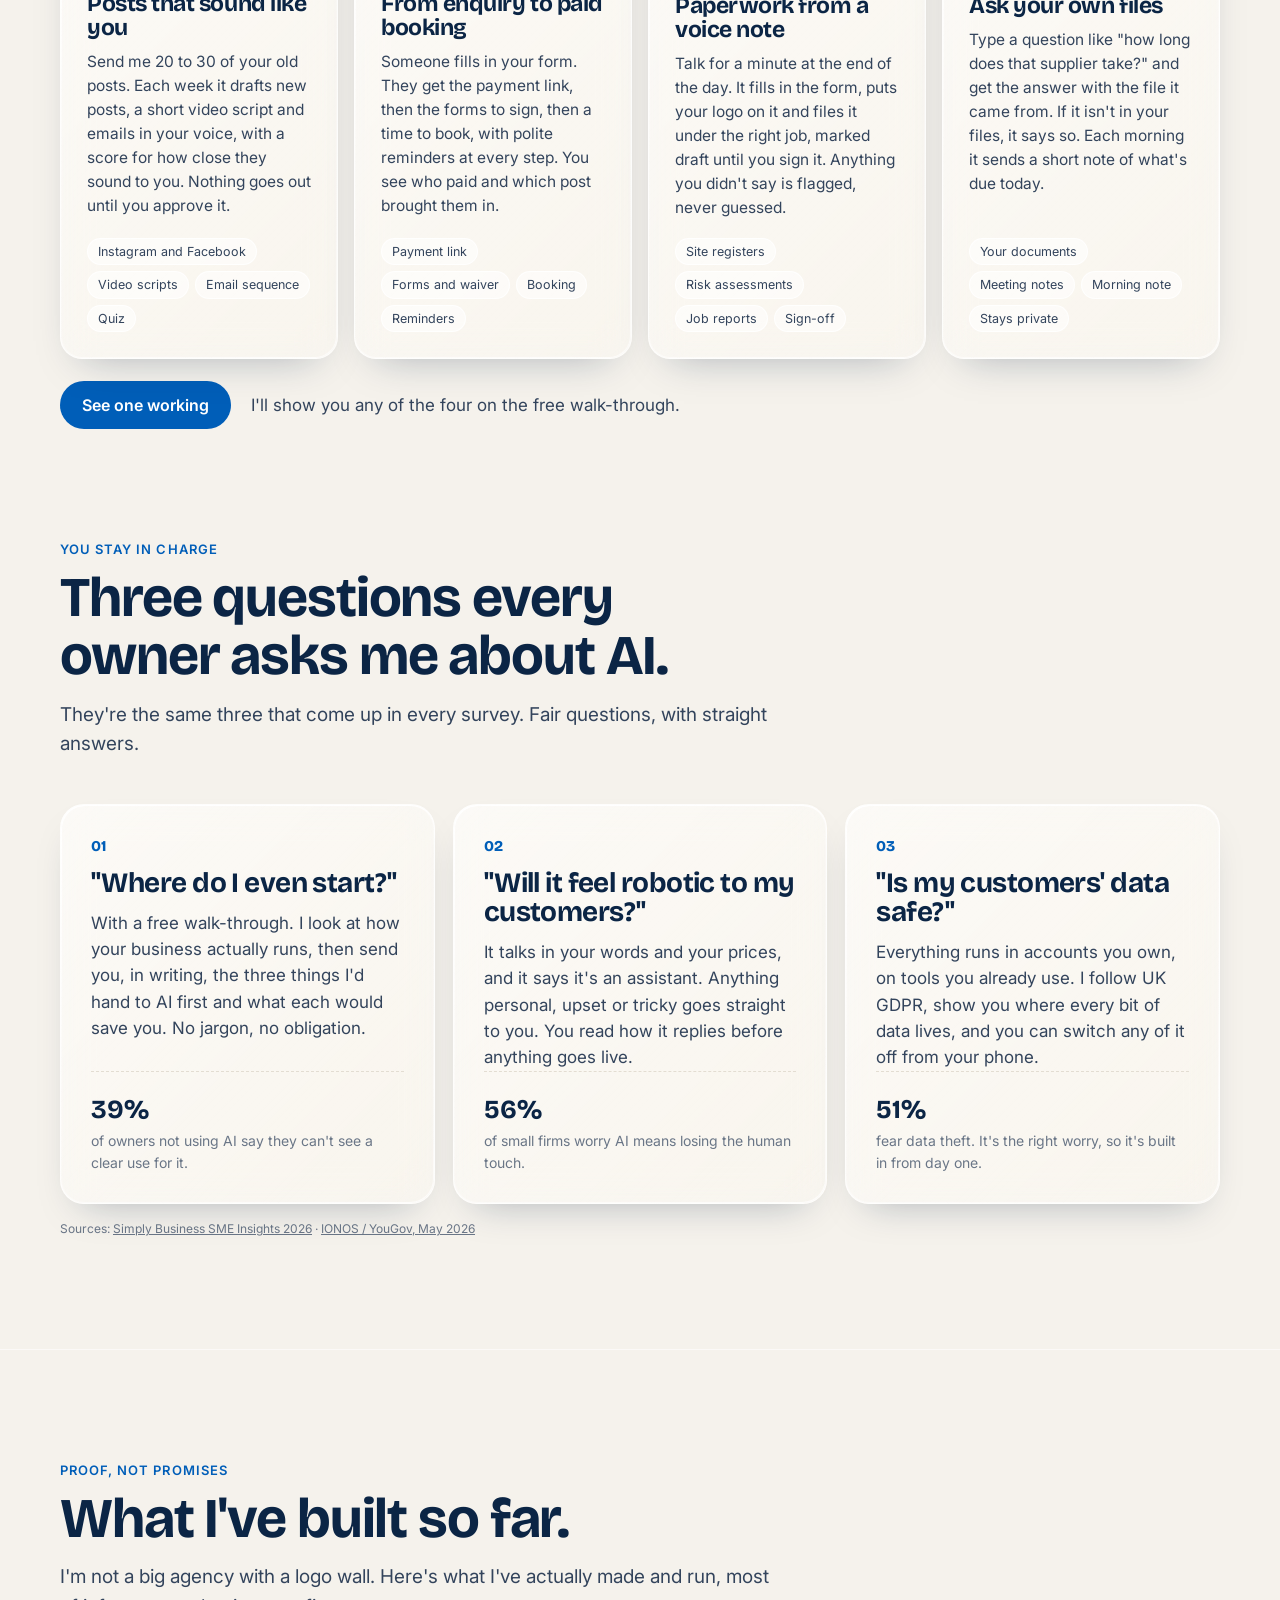
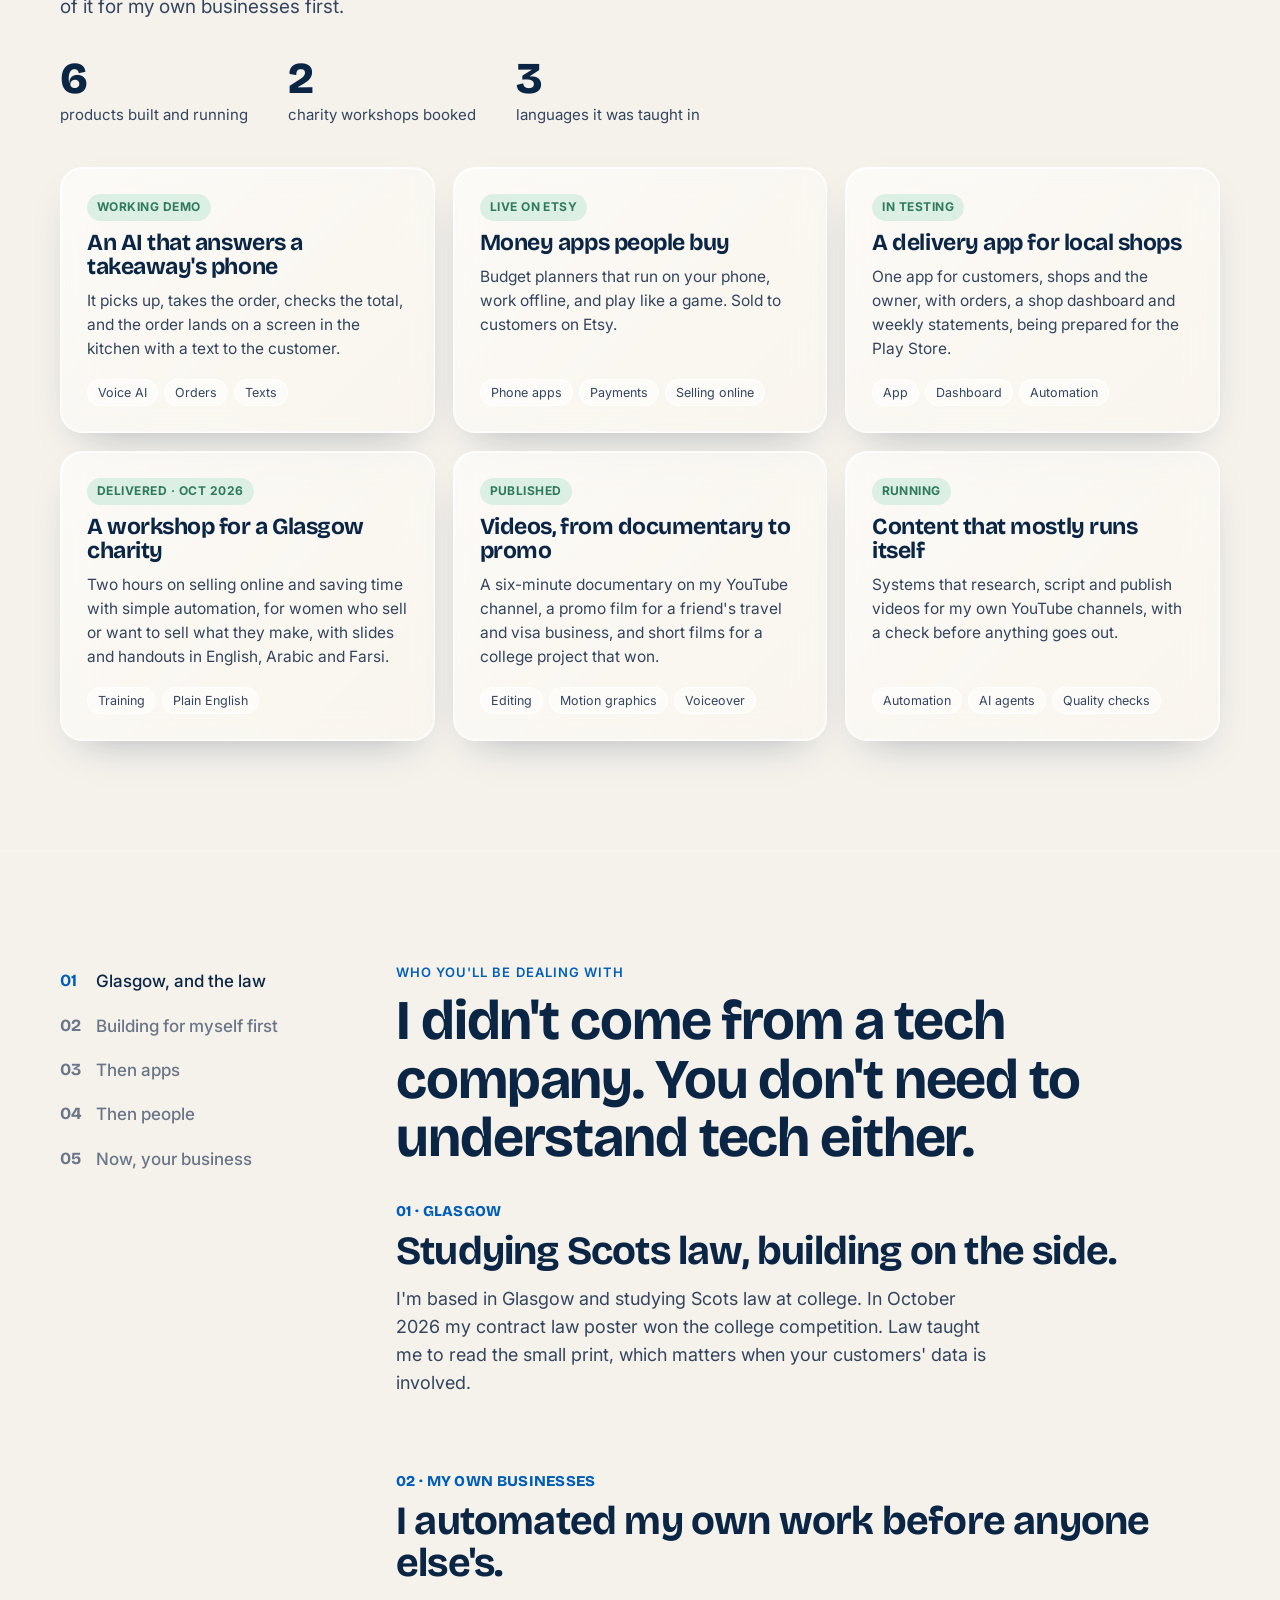
==== commit 66ed5175: "Add ready-made systems section: the four Shahkar OS tools Four working-demo cards (posts in your voi" ====
--- a/index.html
+++ b/index.html
@@ -194,6 +194,13 @@
 .svc .tags{display:flex;flex-wrap:wrap;gap:6px;margin-top:auto;padding-top:10px}
 .svc .tags span{font-size:12.5px;background:rgba(255,255,255,.1);border-radius:999px;padding:4px 10px;color:#e4ebf3}
 @media(max-width:900px){.svcs{grid-template-columns:1fr}}
+.kits{display:grid;grid-template-columns:repeat(4,1fr);gap:16px}
+.kit .top{display:flex;flex-wrap:wrap;gap:6px}
+.kit .win{font-size:12px;font-weight:700;color:var(--ok);background:var(--ok-soft);border-radius:999px;padding:4px 10px}
+.kit .win.admin{color:var(--muted);background:var(--paper);border:1px solid var(--line)}
+.kits-cta{margin-top:22px;display:flex;flex-wrap:wrap;align-items:center;gap:14px 20px;color:var(--ink-2)}
+@media(max-width:1120px){.kits{grid-template-columns:1fr 1fr}}
+@media(max-width:600px){.kits{grid-template-columns:1fr}}
 
 /* ---------- three questions ---------- */
 .qs{display:grid;grid-template-columns:repeat(3,1fr);gap:18px}
@@ -531,6 +538,24 @@
   </div>
 </section>
 
+<!-- ======================= READY-MADE SYSTEMS ======================= -->
+<section class="sec" id="systems" style="padding-bottom:0">
+  <div class="wrap">
+    <div class="sec-head">
+      <span class="eyebrow">Ready-made systems</span>
+      <h2>Four systems I've already built. I set them up in your business.</h2>
+      <p>Each one works today on my own computer. Pick one, or have all four, and I connect it to the phone, calendar and files you already use.</p>
+    </div>
+    <div class="kits">
+      <article class="w glass kit"><div class="top"><span class="status">Working demo</span><span class="win">Gets you seen</span></div><h3>Posts that sound like you</h3><p>Send me 20 to 30 of your old posts. Each week it drafts new posts, a short video script and emails in your voice, with a score for how close they sound to you. Nothing goes out until you approve it.</p><div class="tags"><span>Instagram and Facebook</span><span>Video scripts</span><span>Email sequence</span><span>Quiz</span></div></article>
+      <article class="w glass kit"><div class="top"><span class="status">Working demo</span><span class="win">Catches the customer</span></div><h3>From enquiry to paid booking</h3><p>Someone fills in your form. They get the payment link, then the forms to sign, then a time to book, with polite reminders at every step. You see who paid and which post brought them in.</p><div class="tags"><span>Payment link</span><span>Forms and waiver</span><span>Booking</span><span>Reminders</span></div></article>
+      <article class="w glass kit"><div class="top"><span class="status">Working demo</span><span class="win admin">Saves you time</span></div><h3>Paperwork from a voice note</h3><p>Talk for a minute at the end of the day. It fills in the form, puts your logo on it and files it under the right job, marked draft until you sign it. Anything you didn't say is flagged, never guessed.</p><div class="tags"><span>Site registers</span><span>Risk assessments</span><span>Job reports</span><span>Sign-off</span></div></article>
+      <article class="w glass kit"><div class="top"><span class="status">Working demo</span><span class="win admin">Saves you time</span></div><h3>Ask your own files</h3><p>Type a question like "how long does that supplier take?" and get the answer with the file it came from. If it isn't in your files, it says so. Each morning it sends a short note of what's due today.</p><div class="tags"><span>Your documents</span><span>Meeting notes</span><span>Morning note</span><span>Stays private</span></div></article>
+    </div>
+    <div class="kits-cta"><a class="btn" href="#contact" data-cta="systems">See one working</a><span>I'll show you any of the four on the free walk-through.</span></div>
+  </div>
+</section>
+
 <!-- ======================= THREE QUESTIONS ======================= -->
 <section class="sec" id="questions">
   <div class="wrap">
@@ -707,6 +732,8 @@
             <option>Quotes, invoices and admin</option>
             <option>Getting found on Google and reviews</option>
             <option>Getting customers to come back</option>
+            <option>Paperwork from voice notes</option>
+            <option>Finding things in our own files</option>
             <option>Video editing</option>
             <option>Social media and marketing</option>
             <option>Not sure yet</option>
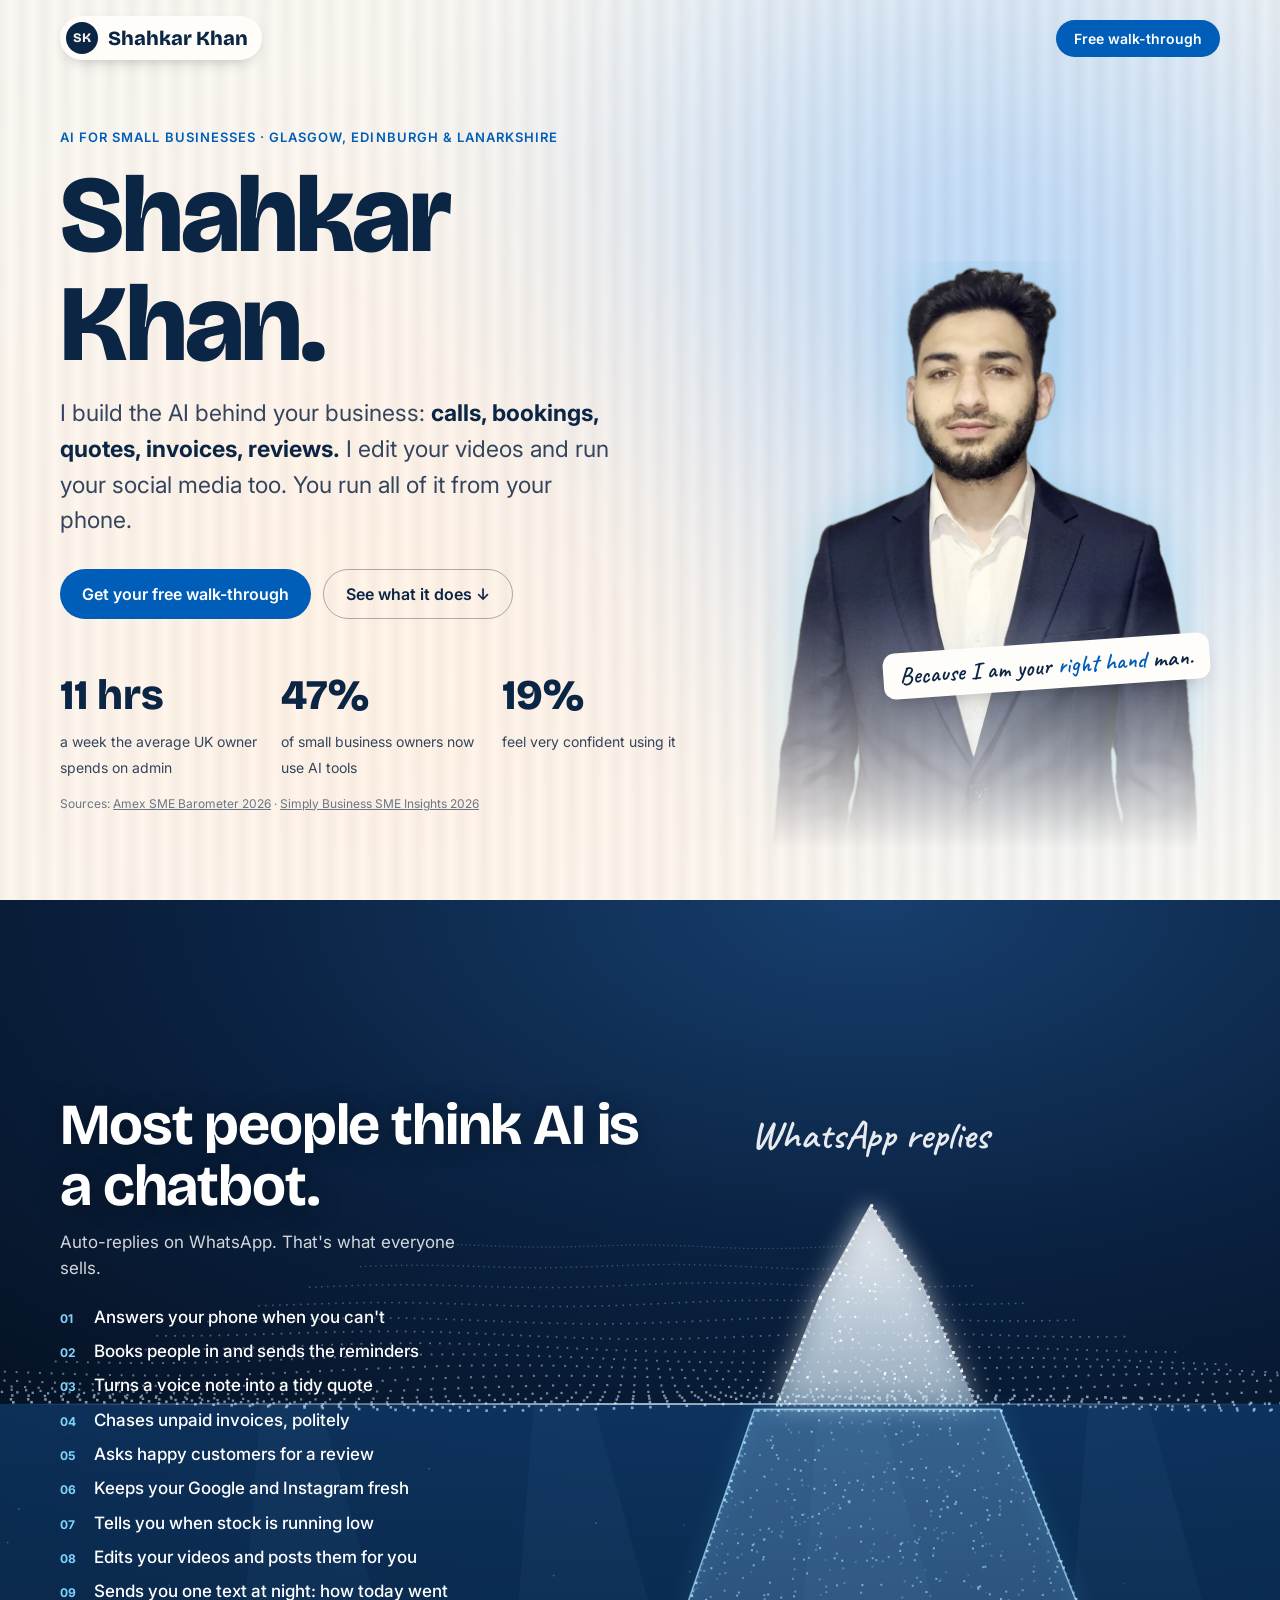
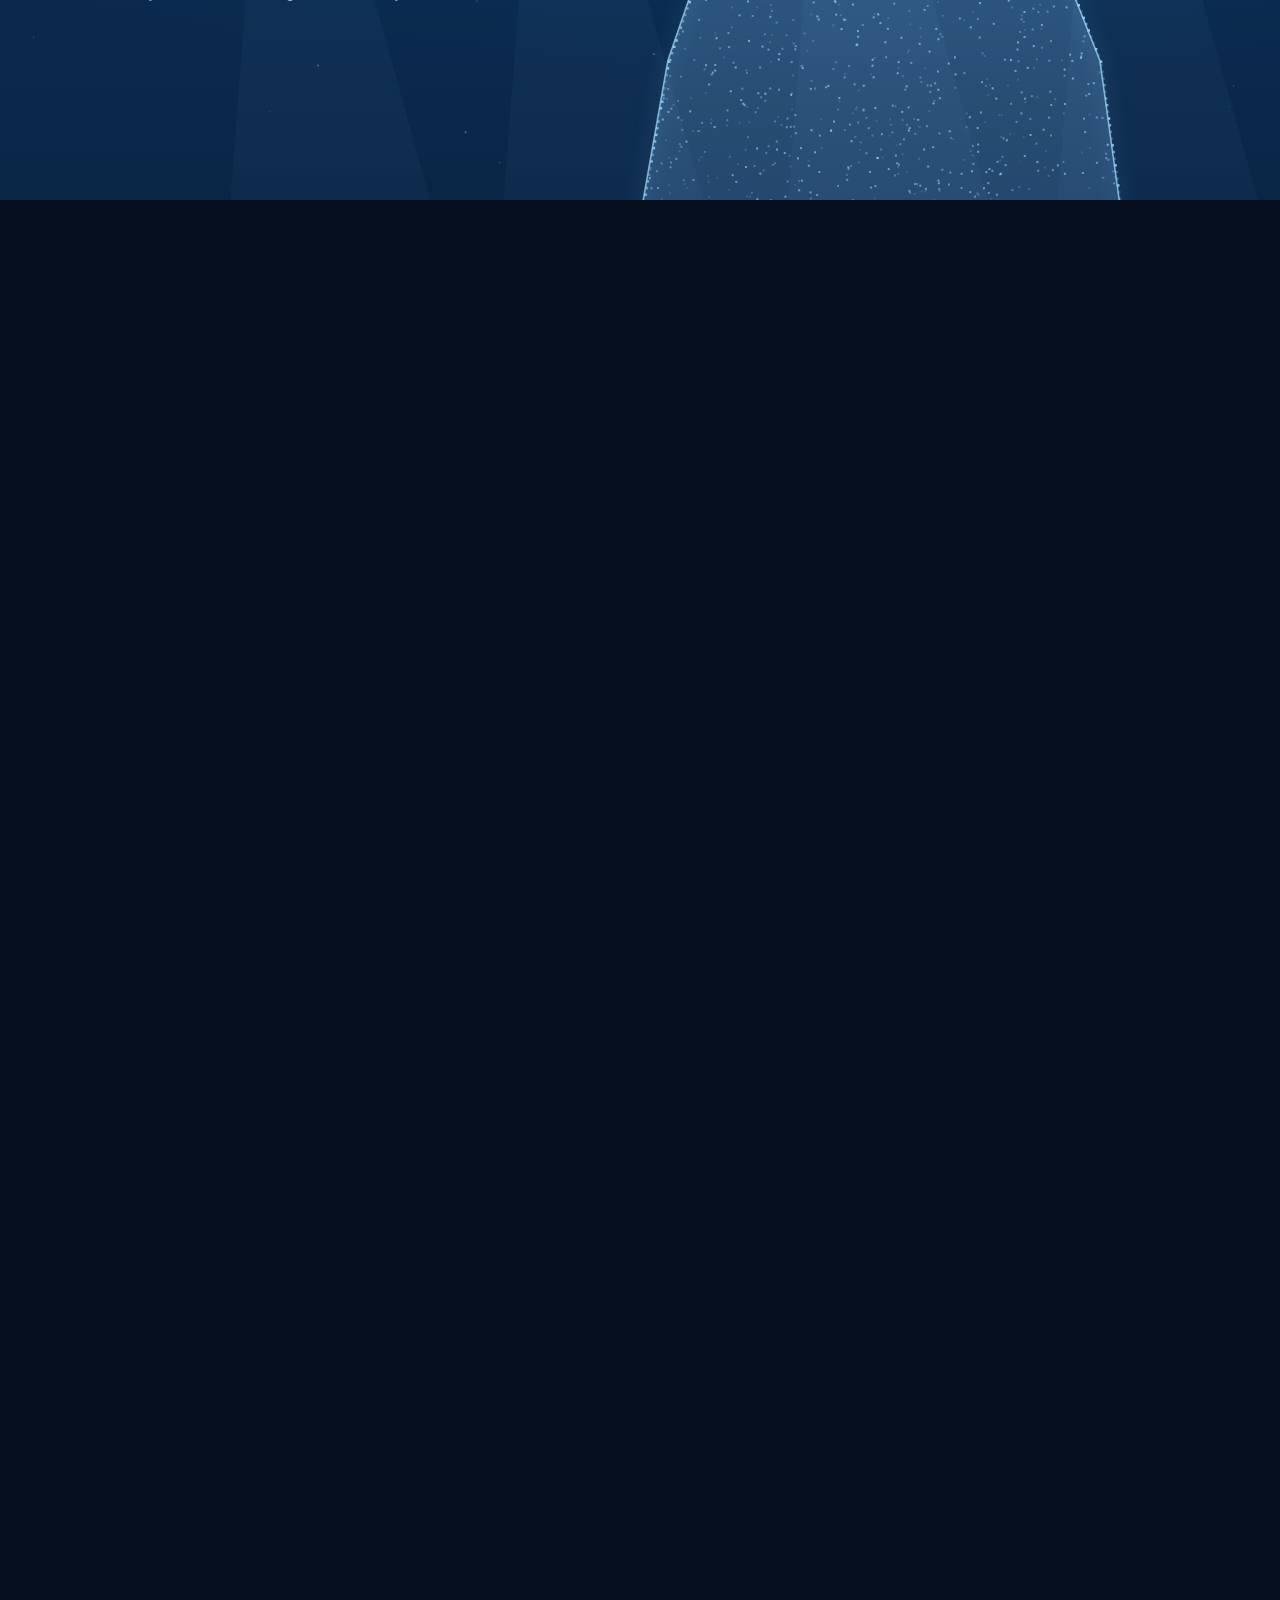
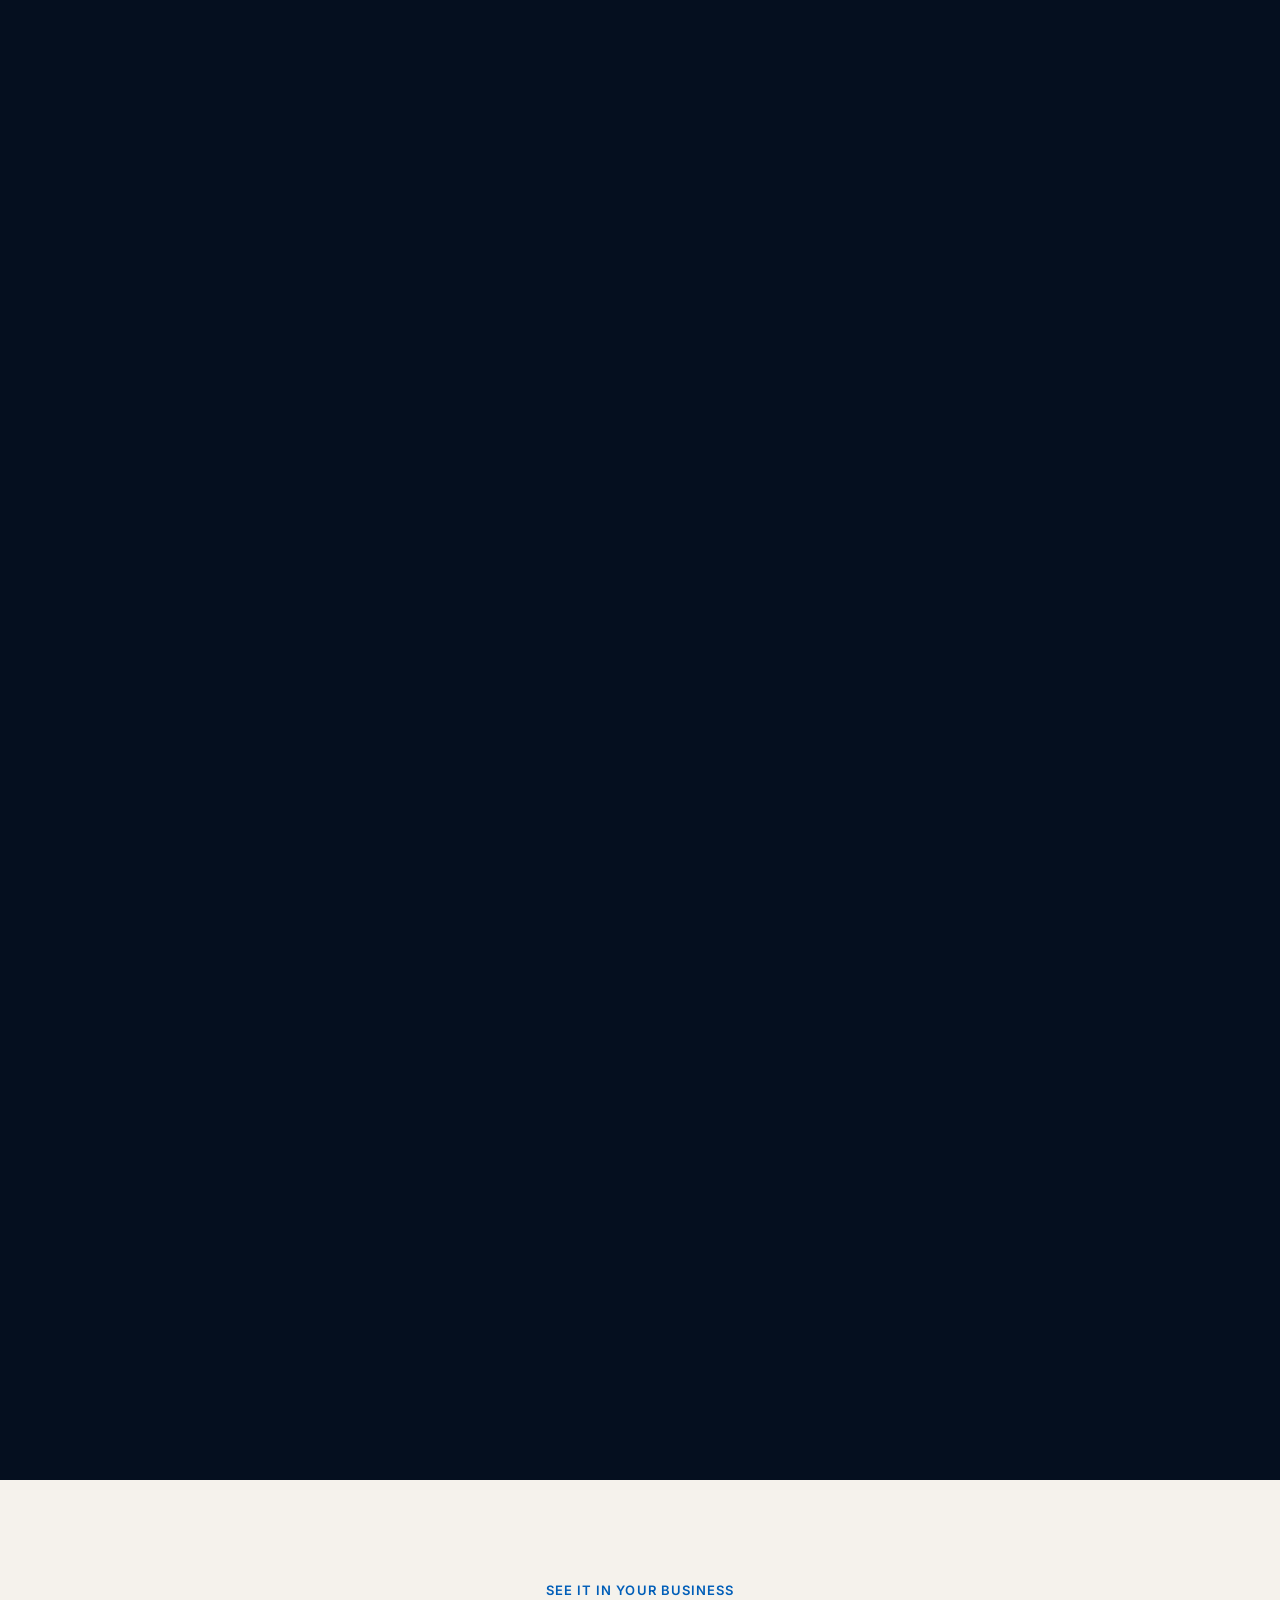
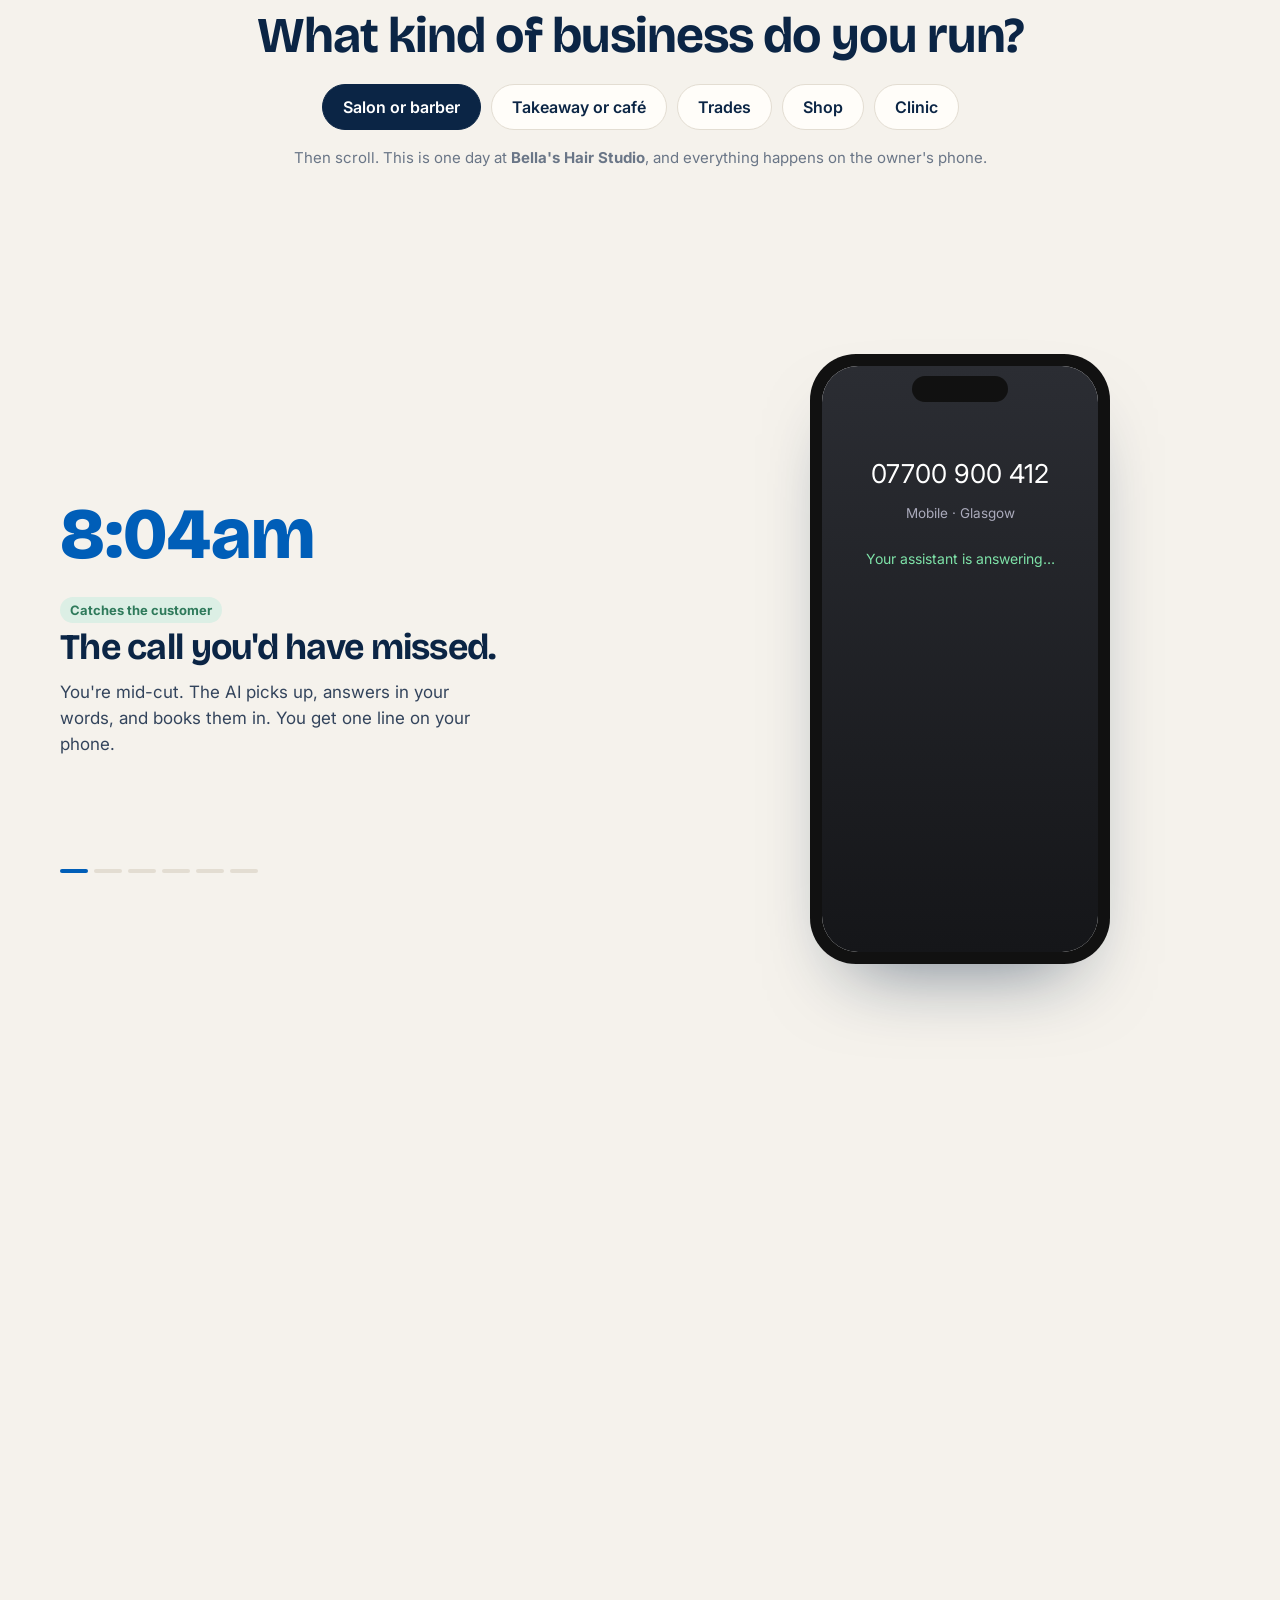
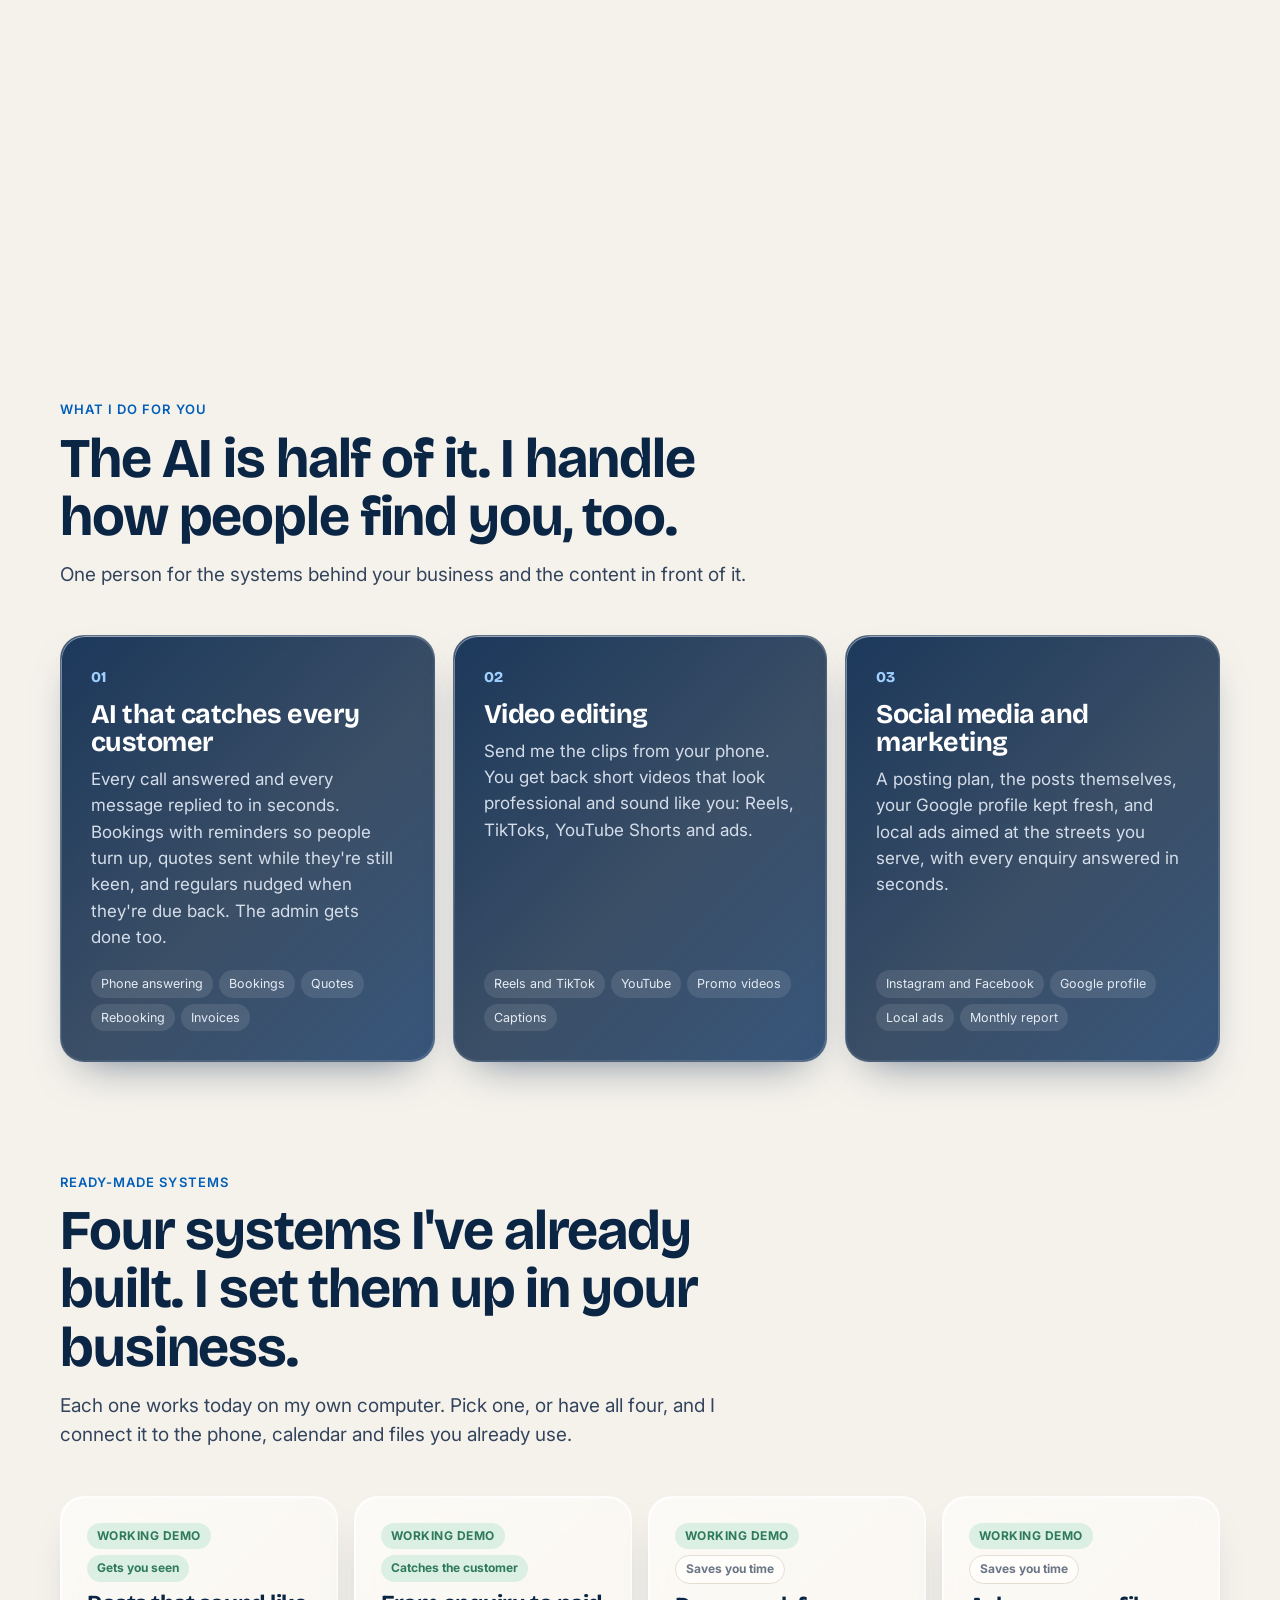
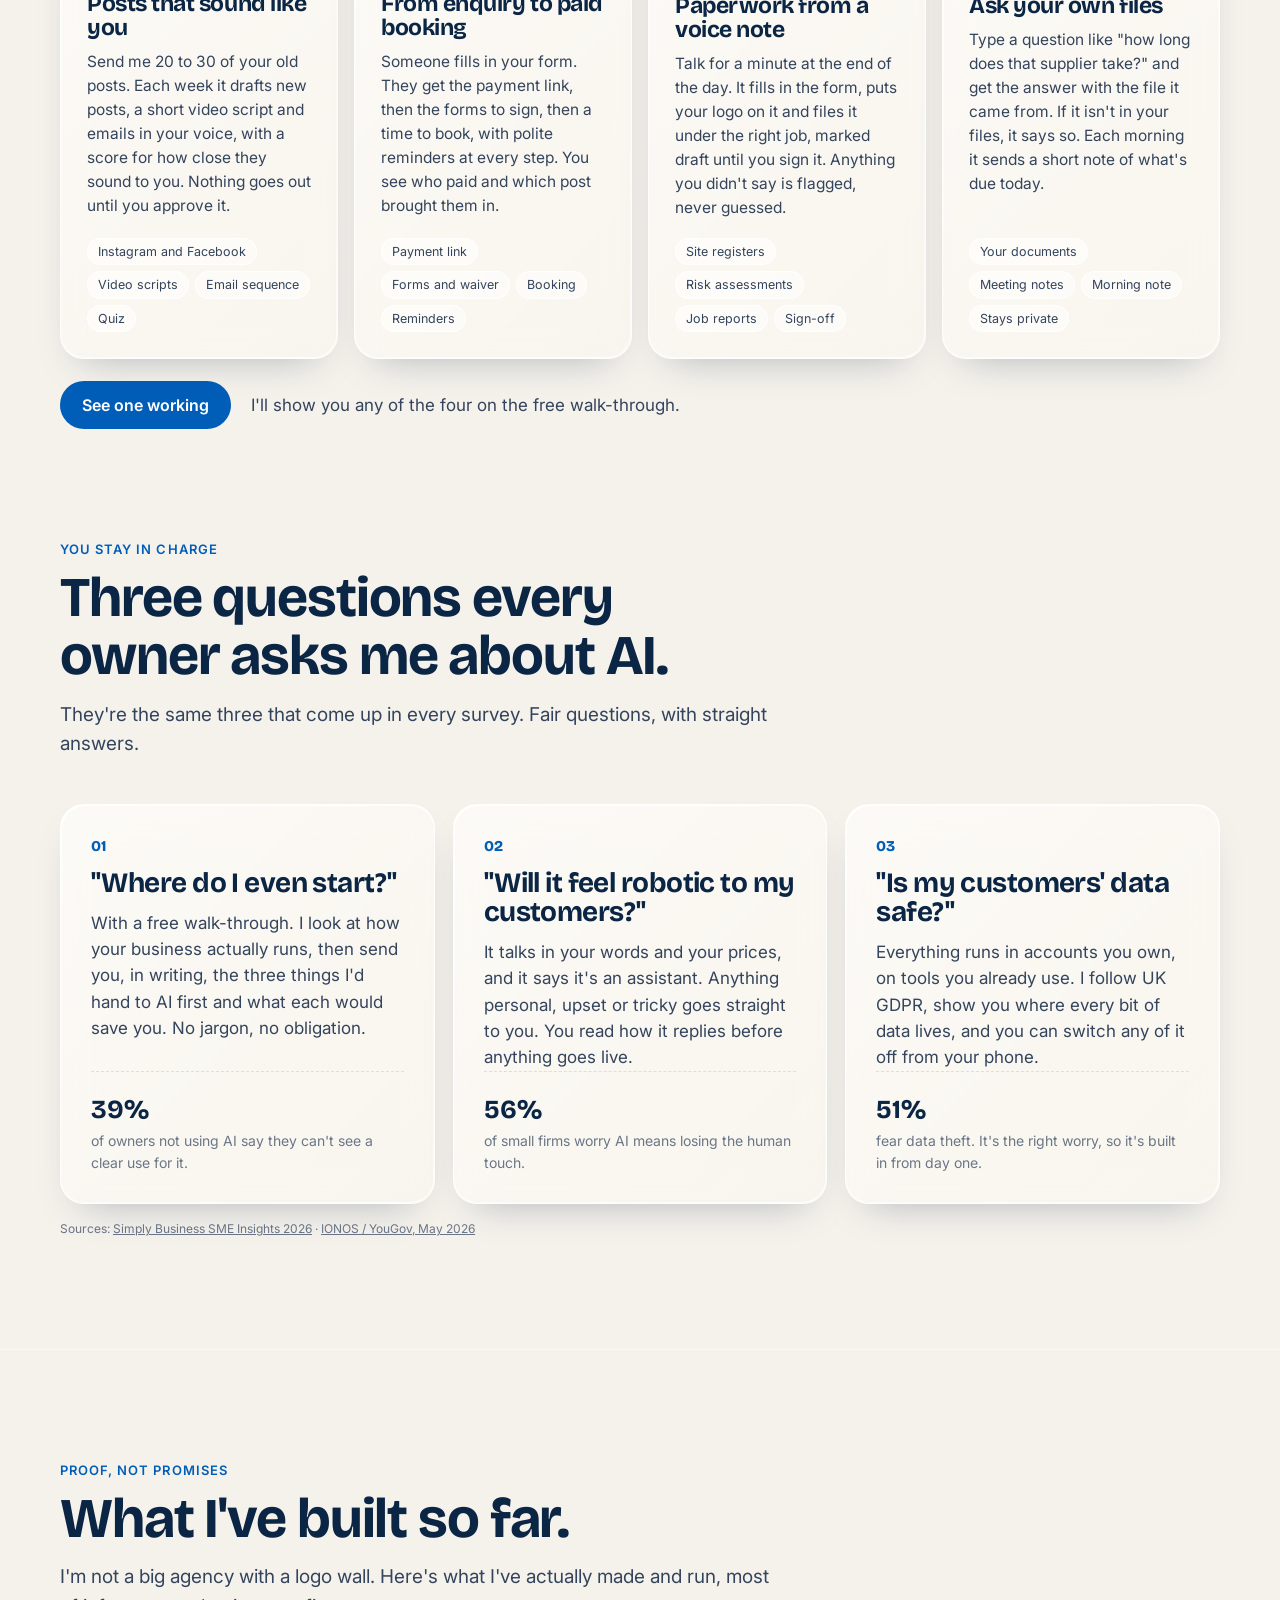
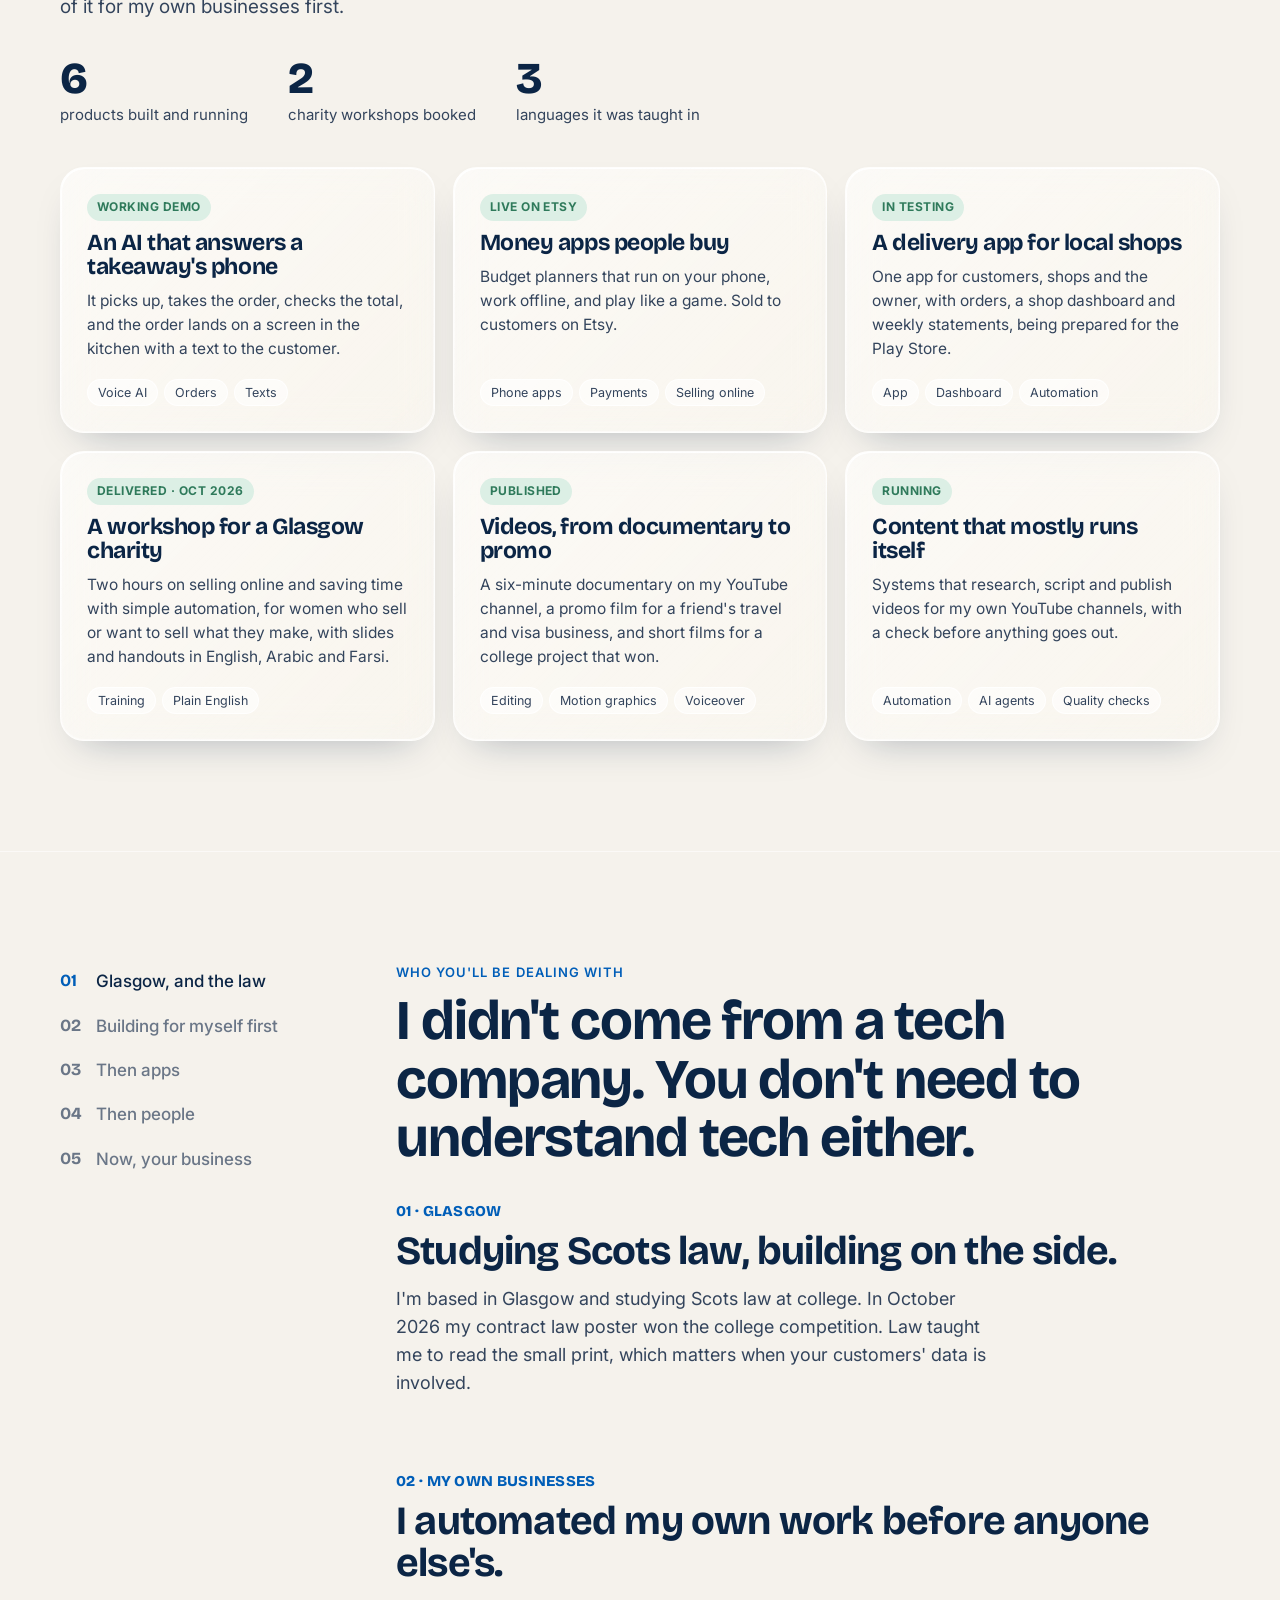
==== commit 69d5b06f: "Apply UX psychology to the site, add Edinburgh and Lanarkshire - Form pre-selects the need that fits" ====
--- a/index.html
+++ b/index.html
@@ -4,9 +4,9 @@
 <meta charset="utf-8">
 <meta name="viewport" content="width=device-width, initial-scale=1">
 <title>Shahkar Khan | AI for small businesses, run from your phone</title>
-<meta name="description" content="I build the AI behind your business, edit your videos and run your social media and marketing. You run it all from your phone. Glasgow.">
+<meta name="description" content="I build the AI behind your business, edit your videos and run your social media and marketing. You run it all from your phone. Glasgow, Edinburgh and Lanarkshire.">
 <meta property="og:title" content="Run your business from your phone.">
-<meta property="og:description" content="I build the AI behind small businesses in Glasgow: calls, bookings, quotes, invoices, reviews. You run it from your phone.">
+<meta property="og:description" content="I build the AI behind small businesses in Glasgow, Edinburgh and Lanarkshire: calls, bookings, quotes, invoices, reviews. You run it from your phone.">
 <meta property="og:image" content="https://shahkark11-byte.github.io/right-hand/og.png">
 <meta property="og:type" content="website">
 <meta name="twitter:card" content="summary_large_image">
@@ -22,6 +22,7 @@
   --accent:#005eb8; --accent-soft:#dbe9f8; --warm:#c8553d; --ok:#2f7a5b; --ok-soft:#dcefe5;
   --water-top:#bcd6ee; --water-deep:#0b2545; --ice:#ffffff; --ice-shade:#d7e6f4;
   --g1:.96,.95,.93; --g2:.74,.84,.95; --g3:.99,.93,.88;   /* glass background colours (r,g,b 0-1) */
+  --r-s:12px; --r-m:24px; --r-p:999px;   /* one shape language: small = chips and inputs, medium = cards and glass panels, pill = tags and buttons */
 }
 *{box-sizing:border-box;margin:0;padding:0}
 html{scroll-behavior:smooth}
@@ -31,7 +32,7 @@
 [hidden]{display:none!important}
 .wrap{width:min(1160px,100% - 32px);margin:0 auto}
 section{scroll-margin-top:70px}
-.btn{display:inline-flex;align-items:center;justify-content:center;gap:8px;background:var(--accent);color:#fff;text-decoration:none;font:600 16px Inter,sans-serif;padding:14px 22px;border-radius:999px;border:0;cursor:pointer;transition:transform .2s}
+.btn{display:inline-flex;align-items:center;justify-content:center;gap:8px;background:var(--accent);color:#fff;text-decoration:none;font:600 16px Inter,sans-serif;padding:14px 22px;border-radius:var(--r-p);border:0;cursor:pointer;transition:transform .2s}
 .btn:hover{transform:translateY(-2px)}
 .btn-ghost{background:transparent;color:var(--ink);border:1.5px solid color-mix(in srgb,var(--ink) 35%,transparent)}
 .eyebrow{display:block;font-size:13px;font-weight:600;letter-spacing:.08em;text-transform:uppercase;color:var(--accent)}
@@ -46,7 +47,7 @@
 /* ---------- nav ---------- */
 nav{position:fixed;inset:0 0 auto;z-index:20;padding:16px 0}
 nav .wrap{display:flex;justify-content:space-between;align-items:center}
-.logo{display:flex;align-items:center;gap:10px;font-family:"Bricolage Grotesque";font-weight:800;font-size:20px;text-decoration:none;white-space:nowrap;background:var(--paper);padding:6px 14px 6px 6px;border-radius:999px;box-shadow:0 6px 18px -10px rgba(0,0,0,.4)}
+.logo{display:flex;align-items:center;gap:10px;font-family:"Bricolage Grotesque";font-weight:800;font-size:20px;text-decoration:none;white-space:nowrap;background:var(--paper);padding:6px 14px 6px 6px;border-radius:var(--r-p);box-shadow:0 6px 18px -10px rgba(0,0,0,.4)}
 .logo i{width:32px;height:32px;border-radius:50%;background:var(--ink);color:var(--bg);display:grid;place-items:center;font-style:normal;font-size:13px}
 nav .btn{padding:10px 18px;font-size:14px;white-space:nowrap}
 .nav-short{display:none}
@@ -64,7 +65,7 @@
 .ctas{display:flex;flex-wrap:wrap;gap:12px;margin-top:30px}
 .portrait{position:relative;justify-self:center;align-self:end;width:min(440px,84vw);margin-bottom:-60px}
 .portrait img{position:relative;display:block;width:100%;height:auto;-webkit-mask-image:linear-gradient(#000 55%,transparent 96%);mask-image:linear-gradient(#000 55%,transparent 96%)}
-.note{position:absolute;right:-6px;bottom:30%;z-index:2;transform:rotate(-4deg);background:var(--paper);color:var(--ink);padding:10px 16px;border-radius:12px;font-size:24px;line-height:1.1;box-shadow:0 10px 24px -12px rgba(0,0,0,.35)}
+.note{position:absolute;right:-6px;bottom:30%;z-index:2;transform:rotate(-4deg);background:var(--paper);color:var(--ink);padding:10px 16px;border-radius:var(--r-s);font-size:24px;line-height:1.1;box-shadow:0 10px 24px -12px rgba(0,0,0,.35)}
 .note .rh,.rh{color:var(--accent)}
 .stats{display:grid;grid-template-columns:repeat(3,1fr);gap:24px;margin-top:44px;max-width:640px}
 .stat b{display:block;font-family:"Bricolage Grotesque";font-size:clamp(30px,4vw,42px);font-weight:800}
@@ -107,7 +108,7 @@
 .picker{padding:100px 0 40px;text-align:center}
 .picker h2{font-size:clamp(32px,4.2vw,50px);margin:10px 0 22px}
 .trades{display:flex;flex-wrap:wrap;justify-content:center;gap:10px}
-.trades button{font:600 16px Inter,sans-serif;color:var(--ink);background:var(--paper);border:1.5px solid var(--line);border-radius:999px;padding:12px 20px;cursor:pointer;transition:all .2s}
+.trades button{font:600 16px Inter,sans-serif;color:var(--ink);background:var(--paper);border:1.5px solid var(--line);border-radius:var(--r-p);padding:12px 20px;cursor:pointer;transition:all .2s}
 .trades button[aria-pressed="true"]{background:var(--ink);border-color:var(--ink);color:#fff}
 .picker p{color:var(--muted);margin-top:16px;font-size:15px}
 
@@ -120,7 +121,7 @@
 .moment time{font-family:"Bricolage Grotesque";font-weight:800;font-size:clamp(44px,6vw,72px);color:var(--accent);display:block}
 .moment h3{font-size:clamp(26px,3vw,36px);margin:6px 0 12px}
 .moment p{color:var(--ink-2);max-width:440px}
-.moment .win{display:inline-block;margin-top:6px;font-size:13px;font-weight:700;color:var(--ok);background:var(--ok-soft);border-radius:999px;padding:3px 10px}
+.moment .win{display:inline-block;margin-top:6px;font-size:13px;font-weight:700;color:var(--ok);background:var(--ok-soft);border-radius:var(--r-p);padding:3px 10px}
 .moment .win.admin{color:var(--muted);background:var(--paper);border:1px solid var(--line)}
 .progress{position:absolute;bottom:-34px;left:max(16px,calc((100vw - 1160px)/2));display:flex;gap:6px}
 .progress span{width:28px;height:4px;border-radius:2px;background:var(--line);transition:background .3s}
@@ -187,16 +188,17 @@
 
 /* ---------- services ---------- */
 .svcs{display:grid;grid-template-columns:repeat(3,1fr);gap:18px}
-.svc{color:#fff;border-radius:24px;padding:30px;display:flex;flex-direction:column;gap:10px}
+.svc{color:#fff;border-radius:var(--r-m);padding:30px;display:flex;flex-direction:column;gap:10px}
 .svc .n{font-family:"Bricolage Grotesque";font-weight:800;color:#9fd0ff;font-size:15px}
 .svc h3{font-size:27px}
 .svc p{color:#d4dde9}
 .svc .tags{display:flex;flex-wrap:wrap;gap:6px;margin-top:auto;padding-top:10px}
-.svc .tags span{font-size:12.5px;background:rgba(255,255,255,.1);border-radius:999px;padding:4px 10px;color:#e4ebf3}
+.svc .tags span{font-size:12.5px;background:rgba(255,255,255,.1);border-radius:var(--r-p);padding:4px 10px;color:#e4ebf3}
 @media(max-width:900px){.svcs{grid-template-columns:1fr}}
+@media(max-width:600px){.eb-long{display:none}}
 .kits{display:grid;grid-template-columns:repeat(4,1fr);gap:16px}
 .kit .top{display:flex;flex-wrap:wrap;gap:6px}
-.kit .win{font-size:12px;font-weight:700;color:var(--ok);background:var(--ok-soft);border-radius:999px;padding:4px 10px}
+.kit .win{font-size:12px;font-weight:700;color:var(--ok);background:var(--ok-soft);border-radius:var(--r-p);padding:4px 10px}
 .kit .win.admin{color:var(--muted);background:var(--paper);border:1px solid var(--line)}
 .kits-cta{margin-top:22px;display:flex;flex-wrap:wrap;align-items:center;gap:14px 20px;color:var(--ink-2)}
 @media(max-width:1120px){.kits{grid-template-columns:1fr 1fr}}
@@ -204,7 +206,7 @@
 
 /* ---------- three questions ---------- */
 .qs{display:grid;grid-template-columns:repeat(3,1fr);gap:18px}
-.q{border-radius:24px;padding:30px;display:flex;flex-direction:column}
+.q{border-radius:var(--r-m);padding:30px;display:flex;flex-direction:column}
 .q .n{font-family:"Bricolage Grotesque";font-weight:800;color:var(--accent);font-size:15px}
 .q h3{font-size:28px;margin:10px 0 12px}
 .q p{color:var(--ink-2)}
@@ -218,13 +220,13 @@
 .counts div b{font-family:"Bricolage Grotesque";font-size:44px;font-weight:800;display:block;line-height:1}
 .counts div span{color:var(--ink-2);font-size:15px}
 .works{display:grid;grid-template-columns:repeat(3,1fr);gap:18px}
-.w{border:1px solid var(--line);border-radius:22px;padding:26px;display:flex;flex-direction:column;gap:10px;transition:transform .25s,box-shadow .25s}
+.w{border:1px solid var(--line);border-radius:var(--r-m);padding:26px;display:flex;flex-direction:column;gap:10px;transition:transform .25s,box-shadow .25s}
 .w:hover{transform:translateY(-4px);box-shadow:0 20px 40px -28px rgba(11,37,69,.5)}
-.w .status{align-self:flex-start;font-size:12px;font-weight:700;letter-spacing:.04em;text-transform:uppercase;padding:4px 10px;border-radius:999px;background:var(--ok-soft);color:var(--ok)}
+.w .status{align-self:flex-start;font-size:12px;font-weight:700;letter-spacing:.04em;text-transform:uppercase;padding:4px 10px;border-radius:var(--r-p);background:var(--ok-soft);color:var(--ok)}
 .w h3{font-size:23px}
 .w p{color:var(--ink-2);font-size:15.5px}
 .w .tags{display:flex;flex-wrap:wrap;gap:6px;margin-top:auto;padding-top:8px}
-.w .tags span{font-size:12.5px;background:var(--paper);border:1px solid var(--line);border-radius:999px;padding:3px 10px;color:var(--ink-2)}
+.w .tags span{font-size:12.5px;background:var(--paper);border:1px solid var(--line);border-radius:var(--r-p);padding:3px 10px;color:var(--ink-2)}
 @media(max-width:900px){.works{grid-template-columns:1fr 1fr}}
 @media(max-width:600px){.works{grid-template-columns:1fr}}
 
@@ -244,41 +246,53 @@
 
 /* ---------- calculator ---------- */
 .calc{display:grid;grid-template-columns:1.1fr .9fr;gap:24px;align-items:stretch}
-.calc-inputs{border-radius:24px;padding:30px;display:grid;gap:22px}
+.calc-inputs{border-radius:var(--r-m);padding:30px;display:grid;gap:22px}
 .slider label{display:flex;justify-content:space-between;font-weight:600}
 .slider output{font-family:"Bricolage Grotesque";color:var(--accent);font-weight:800}
 .slider small{display:block;color:var(--muted);font-size:13.5px;margin:2px 0 8px}
 .slider input{width:100%;accent-color:var(--accent)}
-.calc-out{color:#fff;border-radius:24px;padding:32px;display:flex;flex-direction:column}
+.calc-out{color:#fff;border-radius:var(--r-m);padding:32px;display:flex;flex-direction:column}
 .calc-out .big{font-family:"Bricolage Grotesque";font-weight:800;font-size:clamp(46px,6vw,68px);line-height:1;margin-top:10px}
 .calc-out .per{opacity:.75;margin-bottom:20px}
 .calc-break{display:grid;gap:8px;border-top:1px solid rgba(255,255,255,.15);padding-top:16px;margin-bottom:22px}
-.calc-break div{display:flex;justify-content:space-between;opacity:.9}
+.calc-break div{display:flex;justify-content:space-between;align-items:baseline;gap:12px}
+.calc-break span{font-size:14.5px;opacity:.7}
+.calc-break b{font-size:17px;font-weight:700}
 .calc-out .btn{align-self:flex-start;background:#fff;color:var(--ink)}
 .calc-note{font-size:13.5px;opacity:.7;margin-top:14px}
 @media(max-width:860px){.calc{grid-template-columns:1fr}}
 
 /* ---------- offer ---------- */
 .steps{display:grid;grid-template-columns:repeat(4,1fr);gap:16px;counter-reset:s}
-.step{border-radius:22px;padding:24px}
+.step{border-radius:var(--r-m);padding:24px}
 .step .n{font-family:"Bricolage Grotesque";font-weight:800;font-size:15px;color:var(--accent)}
 .step h3{font-size:22px;margin:8px 0}
 .step p{color:var(--ink-2);font-size:15.5px}
-.step .tag{display:inline-block;margin-top:12px;font-size:12.5px;font-weight:700;color:var(--ok);background:var(--ok-soft);border-radius:999px;padding:3px 10px}
-.founding{margin-top:22px;display:flex;flex-wrap:wrap;justify-content:space-between;align-items:center;gap:20px;border-radius:22px;padding:26px 30px}
+.step .tag{display:inline-block;margin-top:12px;font-size:12.5px;font-weight:700;color:var(--ok);background:var(--ok-soft);border-radius:var(--r-p);padding:3px 10px}
+.founding{margin-top:22px;display:flex;flex-wrap:wrap;justify-content:space-between;align-items:center;gap:20px;border-radius:var(--r-m);padding:26px 30px}
 .founding h3{font-size:26px}
 .founding p{color:var(--ink-2)}
 .promise{display:flex;flex-wrap:wrap;gap:10px;margin-top:22px}
-.promise span{font-size:14.5px;font-weight:500;background:var(--paper);border:1px solid var(--line);border-radius:999px;padding:8px 14px}
-.audit{margin-top:22px;border-radius:22px;padding:28px 30px}
+.promise span{font-size:14.5px;font-weight:500;background:var(--paper);border:1px solid var(--line);border-radius:var(--r-p);padding:8px 14px}
+.audit{margin-top:22px;border-radius:var(--r-m);padding:28px 30px}
 .audit h3{font-size:26px;margin:6px 0 18px}
 .audit ol{list-style:none;padding:0;margin:0;display:grid;grid-template-columns:repeat(4,1fr);gap:16px}
 .audit li{border-top:2px solid var(--line);padding-top:12px}
 .audit li b{display:block;font-family:"Bricolage Grotesque";font-weight:800;color:var(--accent);font-size:15px;margin-bottom:4px}
 .audit li span{color:var(--ink-2);font-size:15.5px}
 .audit .after{margin-top:20px;color:var(--ink-2);max-width:720px}
-@media(max-width:900px){.steps,.audit ol{grid-template-columns:1fr 1fr}}
-@media(max-width:560px){.steps,.audit ol{grid-template-columns:1fr}.audit{padding:22px}}
+.try{margin-top:24px;border-top:1px dashed var(--line);padding-top:20px}
+.try-h{font-family:"Bricolage Grotesque",Inter,sans-serif;font-weight:800;font-size:20px;letter-spacing:-.02em}
+.try-sub{color:var(--ink-2);font-size:15px;margin:4px 0 16px;max-width:720px}
+.try-grid{display:grid;grid-template-columns:repeat(4,1fr);gap:16px}
+.try-grid label{display:flex;flex-direction:column;gap:4px;font-weight:600;font-size:14.5px}
+.try-grid label small{font-weight:400;color:var(--ink-2);font-size:13.5px;line-height:1.35;margin-bottom:6px}
+.try-grid input{margin-top:auto;width:100%;min-height:44px;font:16px Inter,sans-serif;padding:10px 14px;border:1.5px solid var(--line);border-radius:var(--r-s);background:#fff;color:var(--ink)}
+.try-out{margin-top:16px;font-size:18px;color:var(--ink);max-width:720px}
+.try-out.warn{color:var(--warm);font-size:16px}
+.try .btn{margin-top:14px}
+@media(max-width:900px){.steps,.audit ol,.try-grid{grid-template-columns:1fr 1fr}}
+@media(max-width:560px){.steps,.audit ol,.try-grid{grid-template-columns:1fr}.audit{padding:22px}.try .btn{width:100%}}
 
 /* ---------- faq ---------- */
 .faq{max-width:820px}
@@ -295,14 +309,30 @@
 .contact .lead{opacity:.85;margin:14px 0 20px;font-size:18px}
 .contact .hand{font-size:30px;color:#9fd0ff}
 .contact a.mail{color:#fff;font-weight:600}
-form{background:var(--paper);color:var(--ink);border-radius:24px;padding:28px;display:grid;gap:14px}
+form{background:var(--paper);color:var(--ink);border-radius:var(--r-m);padding:28px;display:grid;gap:14px}
 form label{display:grid;gap:6px;font-weight:600;font-size:14.5px}
-form input,form select,form textarea{font:16px Inter,sans-serif;padding:12px 14px;border:1.5px solid var(--line);border-radius:12px;background:#fff;color:var(--ink)}
+form input,form select,form textarea{font:16px Inter,sans-serif;min-height:44px;padding:12px 14px;border:1.5px solid var(--line);border-radius:var(--r-s);background:#fff;color:var(--ink)}
 form textarea{min-height:90px;resize:vertical}
 form .btn{width:100%}
 .form-note{font-size:13px;color:var(--muted)}
-.form-done{display:none;background:var(--paper);color:var(--ink);border-radius:24px;padding:28px}
+/* what the visitor has actually done so far: progress strip + their own summary (only shown when real) */
+.mine{background:rgba(255,255,255,.08);border:1px solid rgba(255,255,255,.2);border-radius:var(--r-m);padding:18px 20px;margin-bottom:16px;display:grid;gap:14px}
+.strip{list-style:none;display:flex;flex-wrap:wrap;gap:8px}
+.strip li{display:flex;align-items:center;gap:8px;font-size:14px;font-weight:600;padding:5px 14px 5px 5px;border-radius:var(--r-p);border:1px solid rgba(255,255,255,.28);color:rgba(255,255,255,.75)}
+.strip li i{width:24px;height:24px;border-radius:50%;display:grid;place-items:center;font-style:normal;font-size:12px;border:1px solid currentColor}
+.strip li.done{color:#fff;border-color:#4fae88}
+.strip li.done i{background:#2f7a5b;border-color:#2f7a5b}
+.strip li.cur{background:#fff;color:var(--ink);border-color:#fff}
+.sum h3{font-size:17px;margin-bottom:6px}
+.sum ul{list-style:none;display:grid;gap:0}
+.sum li{display:flex;justify-content:space-between;align-items:center;gap:12px;font-size:15px;border-top:1px solid rgba(255,255,255,.12)}
+.sum li>span{padding:8px 0}
+.sum a{color:#9fd0ff;font-size:14px;padding:12px 6px;white-space:nowrap}
+.sr{position:absolute;width:1px;height:1px;overflow:hidden;clip:rect(0 0 0 0);white-space:nowrap}
+.form-done{display:none;background:var(--paper);color:var(--ink);border-radius:var(--r-m);padding:28px}
 .form-done h3{font-size:28px;margin-bottom:8px}
+.contact .wrap>div{min-width:0}
+form input,form select,form textarea{width:100%;min-width:0}
 @media(max-width:860px){.contact .wrap{grid-template-columns:1fr}}
 .privacy{padding:56px 0}
 .privacy h2{font-size:26px;margin-bottom:12px}
@@ -379,7 +409,7 @@
   <canvas id="glass" aria-hidden="true"></canvas>
   <div class="wrap">
     <div class="h-intro">
-      <span class="eyebrow">AI for small businesses · Glasgow</span>
+      <span class="eyebrow"><span class="eb-long">AI for small businesses · </span>Glasgow, Edinburgh &amp; Lanarkshire</span>
       <h1>Shahkar Khan.</h1>
     </div>
     <div class="h-lead">
@@ -656,7 +686,7 @@
         <div class="big" id="total">£0</div>
         <div class="per">a year, every year</div>
         <div class="calc-break"><div><span>Your time on admin</span><b id="t-time"></b></div><div><span>Customers going elsewhere</span><b id="t-lost"></b></div></div>
-        <a class="btn" href="#contact" data-cta="calc">Let's win that back</a>
+        <a class="btn" href="#contact" data-cta="calc">Show me what I'd fix first</a>
         <p class="calc-note">AI won't take all of this off you. The free walk-through is where we work out how much it realistically can.</p>
       </div>
     </div>
@@ -684,10 +714,22 @@
         <li><b>3 · They book or buy</b><span data-t="a3">How many book and actually turn up?</span></li>
         <li><b>4 · They come back</b><span data-t="a4">How many come back within two months?</span></li>
       </ol>
+      <div class="try" id="four-numbers">
+        <p class="try-h">Try it with your own numbers</p>
+        <p class="try-sub">Use the same stretch of time for all four, a month is easiest. A rough count is fine. Nothing is sent and I don't need your email to show you.</p>
+        <div class="try-grid">
+          <label for="fn1">They find you<small data-t="a1">How many new people find you each week, on Instagram, Google or walking past?</small><input type="number" id="fn1" min="0" step="any" inputmode="decimal" placeholder="e.g. 40"></label>
+          <label for="fn2">They get in touch<small data-t="a2">How many of them message or ring to ask?</small><input type="number" id="fn2" min="0" step="any" inputmode="decimal" placeholder="e.g. 6"></label>
+          <label for="fn3">They book or buy<small data-t="a3">How many book and actually turn up?</small><input type="number" id="fn3" min="0" step="any" inputmode="decimal" placeholder="e.g. 4"></label>
+          <label for="fn4">They come back<small data-t="a4">How many come back within two months?</small><input type="number" id="fn4" min="0" step="any" inputmode="decimal" placeholder="e.g. 2"></label>
+        </div>
+        <p class="try-out" id="fn-out" aria-live="polite" hidden></p>
+        <button class="btn" type="button" id="fn-send" hidden>Send me the fix for this step</button>
+      </div>
       <p class="after">The weakest of the four is where your money leaks, so that's where I start. Speeding up anything else first changes very little. Don't know one of the numbers? Then step one is counting it, so we can both see the difference later.</p>
     </div>
     <div class="founding glass">
-      <div><span class="eyebrow">Founding clients</span><h3>The first 5 Glasgow businesses get half-price setup.</h3><p>In return I ask for an honest review and permission to share your results.</p></div>
+      <div><span class="eyebrow">Founding clients</span><h3>The first 5 businesses get half-price setup.</h3><p>In return I ask for an honest review and permission to share your results.</p></div>
       <a class="btn" href="#contact" data-cta="offer">Claim a founding spot</a>
     </div>
     <div class="promise"><span>Fixed price before any work starts</span><span>Today's numbers written down first</span><span>Nothing goes live without your OK</span><span>Your accounts and data stay yours</span><span>Yours to keep, runs without me</span><span>No long contracts</span><span>Runs on the phone you already have</span></div>
@@ -701,6 +743,7 @@
     <details><summary>Do I need new apps or a new phone?</summary><p>No. It runs on the phone you already have and the apps you already use, like WhatsApp, Gmail and Instagram. Anything new, I set up and show you in person.</p></details>
     <details><summary>I'm not great with technology. Is this for me?</summary><p>Yes. Most owners I talk to say exactly that. I do the setup, you keep using your phone like you already do, and I show you anything new in person.</p></details>
     <details><summary>Do you do videos and social media too?</summary><p>Yes. Send me the clips from your phone and I edit them into Reels, TikToks, Shorts or ads. I can also run your posting, your Google profile and local ads, so the people your AI is answering keep coming in.</p></details>
+    <details><summary>Which areas do you cover?</summary><p>Glasgow, Edinburgh, North and South Lanarkshire, and the towns around them, like East Kilbride, Hamilton, Motherwell, Airdrie and Cumbernauld. I come to you for the walk-through and the training. Further out, we can do it on a video call.</p></details>
     <details><summary>What does it cost?</summary><p>It depends on what you need, so you get one fixed price after the free walk-through. Smaller jobs, like a Google profile refresh or auto-replies, are a one-off fee. Ongoing help is a simple monthly amount you can stop any time.</p></details>
     <details><summary>Will I be stuck needing you?</summary><p>No. Everything I build lives in your own accounts and keeps running if you stop paying me. You'd only pay the tools' own monthly fees, and I show you those before we start.</p></details>
     <details><summary>What if the AI gets something wrong?</summary><p>I set clear limits on what it can say and do. Anything it isn't sure about comes to you. And I stay on call to adjust it.</p></details>
@@ -719,11 +762,19 @@
       <p style="margin-top:16px;opacity:.85">Or email me: <a class="mail" href="mailto:shahkarkhanuk@gmail.com">shahkarkhanuk@gmail.com</a></p>
     </div>
     <div>
+      <div class="mine" id="mine" hidden>
+        <ol class="strip" id="strip" aria-label="Your progress">
+          <li data-s="trade"><i>1</i><span>Pick your business</span></li>
+          <li data-s="numbers"><i>2</i><span>Your numbers</span></li>
+          <li class="cur" aria-current="step"><i>3</i><span>Send</span></li>
+        </ol>
+        <div class="sum"><h3>What you've told me so far</h3><ul id="sum-list"></ul></div>
+      </div>
       <form id="lead-form">
         <label>Your name<input name="name" required autocomplete="name"></label>
         <label>Business name and type<input name="business" required placeholder="e.g. Bella's Hair Studio, salon"></label>
         <label>Best phone or email<input name="contact" required></label>
-        <label>Which area of Glasgow?<input name="area" placeholder="e.g. Shawlands"></label>
+        <label>Where is your business?<input name="area" placeholder="e.g. Shawlands, Leith, Hamilton"></label>
         <label>What would you most like off your plate?
           <select name="need">
             <option>Answering messages and enquiries</option>
@@ -742,6 +793,7 @@
         <label>Anything else?<textarea name="notes"></textarea></label>
         <input type="hidden" name="calculator" id="calc-field">
         <input type="hidden" name="business_type" id="trade-field">
+        <input type="hidden" name="weakest_step" id="weakest-field">
         <input type="text" name="_honey" style="display:none" tabindex="-1" autocomplete="off">
         <button class="btn" type="submit" id="send-btn" data-cta="form">Book my free walk-through</button>
         <p class="form-note">I only use your details to get back to you. <a href="#privacy">Privacy</a></p>
@@ -994,7 +1046,7 @@
     note: "Bridal party, four people, trial included", q: [["4 × bridal hair", "£280"], ["1 × trial", "£45"], ["Travel", "£25"]], qTotal: "£350",
     invDesc: "Bridal deposit", inv: "£100", review: "Best colour I've had in years", r1: "14 bookings (3 after 6pm)", take: "£1,180",
     need1: "Mrs Patel wants to move Saturday", need2: "Colour order due Friday", r5: "5 regulars reminded they're due",
-    kind: "salon", a1: "How many new people find you each week, on Instagram, Google or walking past?", a2: "How many of them message or ring to ask?",
+    need: "Bookings and reminders", kind: "salon", a1: "How many new people find you each week, on Instagram, Google or walking past?", a2: "How many of them message or ring to ask?",
     a3: "How many book and actually turn up?", a4: "How many come back within two months?"},
   takeaway: {biz: "Clydeside Curry Co", bizIni: "CC", busy: "slammed with the lunch rush", cust: "Callum", svc: "collection order",
     bookQ: "Hiya, can I order for collection at 7?", bookA: "Course! What would you like? Our curries come mild, medium or hot.", bookC: "Chicken tikka masala, medium, and a garlic naan",
@@ -1002,7 +1054,7 @@
     note: "Office lunch Friday, twenty people, delivered", q: [["20 × curry and rice", "£190"], ["20 × naan", "£40"], ["Delivery", "£0"]], qTotal: "£230",
     invDesc: "Office catering", inv: "£230", review: "Roasting hot and bang on time", r1: "86 orders (31 by phone)", take: "£1,940",
     need1: "Low on lamb for tomorrow", need2: "Catering order to confirm", r5: "12 regulars sent Friday's offer",
-    kind: "takeaway", a1: "How many people see you on Google, the delivery apps or the street each week?", a2: "How many ring or message to order, and how many calls get missed in the rush?",
+    need: "Answering the phone and taking orders", kind: "takeaway", a1: "How many people see you on Google, the delivery apps or the street each week?", a2: "How many ring or message to order, and how many calls get missed in the rush?",
     a3: "How many orders get paid for and collected?", a4: "How many order again within a month?"},
   trades: {biz: "McLean Plumbing", bizIni: "MP", busy: "under a sink", cust: "Mrs Ahmed", svc: "boiler service",
     bookQ: "Hi, could someone look at my boiler this week?", bookA: "Yes, we can do Thursday 8–10am or Friday 1–3pm. Which suits?", bookC: "Thursday morning please",
@@ -1010,7 +1062,7 @@
     note: "Bathroom refit in Shawlands, three days, fittings and waste", q: [["Labour, 3 days", "£900"], ["Fittings", "£340"], ["Waste removal", "£60"]], qTotal: "£1,300",
     invDesc: "Leak repair", inv: "£180", review: "Turned up exactly when he said he would", r1: "9 jobs booked", take: "£2,310",
     need1: "Quote for the Byres Road flat", need2: "Van MOT on Monday", r5: "3 boiler services due, reminders sent",
-    kind: "trades business", a1: "How many people see your van, your Google page or hear your name each week?", a2: "How many ask you for a quote?",
+    need: "Quotes, invoices and admin", kind: "trades business", a1: "How many people see your van, your Google page or hear your name each week?", a2: "How many ask you for a quote?",
     a3: "How many say yes to the quote?", a4: "How many call you again, or pass your name on?"},
   shop: {biz: "Kelvin Gift Shop", bizIni: "KG", busy: "serving a queue", cust: "Ruth", svc: "click and collect",
     bookQ: "Hi, have you got the tweed purse in green?", bookA: "We do, 2 left in green. Want me to keep one for you to collect?", bookC: "Yes please, tomorrow",
@@ -1018,7 +1070,7 @@
     note: "Corporate gifts, thirty hampers, delivered next month", q: [["30 × hamper", "£1,050"], ["Gift cards", "£60"], ["Delivery", "£40"]], qTotal: "£1,150",
     invDesc: "Trade order", inv: "£320", review: "Lovely wee shop, so helpful", r1: "41 orders (12 online)", take: "£1,620",
     need1: "Green purse nearly sold out", need2: "Supplier invoice due Friday", r5: "20 past buyers told about new stock",
-    kind: "shop", a1: "How many people walk in or visit your page each week?", a2: "How many ask about something?",
+    need: "Getting found on Google and reviews", kind: "shop", a1: "How many people walk in or visit your page each week?", a2: "How many ask about something?",
     a3: "How many buy?", a4: "How many come back within a couple of months?"},
   clinic: {biz: "Southside Physio", bizIni: "SP", busy: "with a patient", cust: "David", svc: "back assessment",
     bookQ: "Hi, can I book a back assessment?", bookA: "Of course. We have Tuesday 9:30 or Wednesday 5pm. Which suits?", bookC: "Wednesday at 5",
@@ -1026,17 +1078,39 @@
     note: "Six-session treatment plan for David", q: [["Assessment", "£55"], ["5 × follow-up", "£225"], ["Exercise plan", "£0"]], qTotal: "£280",
     invDesc: "Treatment plan", inv: "£280", review: "Back moving again after two sessions", r1: "18 appointments", take: "£1,060",
     need1: "Two cancellations to fill", need2: "Insurance claim to sign", r5: "4 patients reminded to book a follow-up",
-    kind: "clinic", a1: "How many people find you on Google, through a referral or on social each week?", a2: "How many get in touch to ask?",
+    need: "Bookings and reminders", kind: "clinic", a1: "How many people find you on Google, through a referral or on social each week?", a2: "How many get in touch to ask?",
     a3: "How many book and turn up for the first session?", a4: "How many finish their plan, or come back next time?"},
 };
-function setTrade(key) {
+// what the visitor has really done, so the progress strip and summary only show true things
+const did = {trade: null, moved: false, weakest: null};   // weakest = {name, field}
+const needSel = document.querySelector("select[name=need]"), bizIn = document.querySelector("input[name=business]");
+let needTouched = false;   // once the visitor changes the select themselves, a trade click never overrides it
+needSel.addEventListener("change", () => { needTouched = true; });
+function refreshMine() {
+  const lines = [];
+  if (did.trade) lines.push(["Business type", document.querySelector(`.trades button[data-trade="${did.trade}"]`).textContent, "#picker"]);
+  if (did.moved) lines.push(["Calculator", $("total").textContent + " a year", "#cost"]);
+  if (did.weakest) lines.push(["Weakest step", did.weakest.name, "#four-numbers"]);
+  $("sum-list").innerHTML = lines.map(([k, v, href]) => `<li><span>${k}: <b>${v}</b></span><a href="${href}">change<span class="sr"> ${k.toLowerCase()}</span></a></li>`).join("");
+  const done = {trade: !!did.trade, numbers: did.moved || !!did.weakest};
+  document.querySelectorAll("#strip li[data-s]").forEach((li, i) => {
+    li.classList.toggle("done", done[li.dataset.s]);
+    li.querySelector("i").textContent = done[li.dataset.s] ? "✓" : i + 1;
+  });
+  $("mine").hidden = lines.length === 0 || sent;
+}
+let sent = false;
+function setTrade(key, byVisitor) {
   const t = TRADES[key];
   document.querySelectorAll("[data-t]").forEach(el => { if (t[el.dataset.t] !== undefined) el.textContent = t[el.dataset.t]; });
   $("qLines").innerHTML = t.q.map(([a, b]) => `<div class="row"><span>${a}</span><span>${b}</span></div>`).join("");
   document.querySelectorAll(".trades button").forEach(b => b.setAttribute("aria-pressed", b.dataset.trade === key));
   $("trade-field").value = key;
+  if (!needTouched) needSel.value = t.need;
+  bizIn.placeholder = `e.g. ${t.biz}, ${t.kind}`;
+  if (byVisitor) { did.trade = key; refreshMine(); }
 }
-document.querySelector(".trades").addEventListener("click", e => { const b = e.target.closest("button"); if (b) setTrade(b.dataset.trade); });
+document.querySelector(".trades").addEventListener("click", e => { const b = e.target.closest("button"); if (b) setTrade(b.dataset.trade, true); });
 setTrade("salon");
 
 // ---------- scroll engine: one function turns a tall section into 0..1 progress ----------
@@ -1100,6 +1174,34 @@
 }
 ["hrs", "rate", "lost", "val"].forEach(id => $(id).addEventListener("input", calc));
 calc();
+["hrs", "rate", "lost", "val"].forEach(id => $(id).addEventListener("input", () => { did.moved = true; refreshMine(); }));
+
+// ---------- four numbers: the visitor's own funnel, weakest step named on the spot ----------
+const STEP = ["they find you", "they get in touch", "they book or buy", "they come back"];
+const VERB = ["find you", "get in touch", "book or buy", "come back"];
+function fourNumbers() {
+  const out = $("fn-out"), send = $("fn-send"), raw = [1, 2, 3, 4].map(i => $("fn" + i).value.trim());
+  const show = (msg, warn) => { out.hidden = !msg; out.textContent = ""; out.classList.toggle("warn", !!warn); if (msg) out.append(...msg); };
+  const clear = () => { did.weakest = null; $("weakest-field").value = ""; send.hidden = true; refreshMine(); };
+  if (raw.every(x => x === "")) { show(null); return clear(); }
+  if (raw.some(x => x === "")) { show(["Fill in all four to see your weakest step."], true); return clear(); }
+  // a 0 after the first step is a real answer (nobody comes back) and usually the most useful one
+  const n = raw.map(Number), bad = n.findIndex(x => !(x >= 0));
+  if (bad >= 0) { show([`The number for "${STEP[bad]}" can't be below 0.`], true); return clear(); }
+  if (!(n[0] > 0)) { show([`Start with how many people find you. It needs to be more than 0.`], true); return clear(); }
+  const up = [1, 2, 3].find(i => n[i] > n[i - 1]);
+  if (up) { show([`Something looks off: ${n[up]} ${VERB[up]}, but only ${n[up - 1]} ${VERB[up - 1]}. Each number should be the same as or lower than the one before.`], true); return clear(); }
+  let w = 1; [1, 2, 3].forEach(i => { if (n[i] / n[i - 1] < n[w] / n[w - 1]) w = i; });
+  if (n[w] === n[w - 1]) { show(["No step loses anyone in these numbers. The walk-through is where we look for what's missing."]); return clear(); }
+  const b = document.createElement("b"); b.textContent = `Your weakest step: ${STEP[w]}.`;
+  show([b, ` ${n[w - 1]} ${VERB[w - 1]} and ${n[w]} ${VERB[w]}.`]);
+  did.weakest = {name: STEP[w]};
+  $("weakest-field").value = `Weakest step: ${STEP[w]} (${n.map((x, i) => `${x} ${VERB[i]}`).join(", ")})`;
+  send.hidden = false;
+  refreshMine();
+}
+[1, 2, 3, 4].forEach(i => $("fn" + i).addEventListener("input", fourNumbers));
+$("fn-send").addEventListener("click", () => $("contact").scrollIntoView({behavior: reduced ? "auto" : "smooth"}));
 
 // ---------- lead form (FormSubmit; falls back to a prefilled email) ----------
 $("lead-form").addEventListener("submit", async e => {
@@ -1111,7 +1213,7 @@
   try {
     const r = await fetch(`https://formsubmit.co/ajax/${EMAIL}`, {method: "POST", headers: {"Content-Type": "application/json", Accept: "application/json"}, body: JSON.stringify(data)});
     if (!r.ok) throw 0;
-    f.style.display = "none"; $("form-done").style.display = "block";
+    f.style.display = "none"; $("form-done").style.display = "block"; sent = true; refreshMine();
     if (window.fbq) fbq("track", "Lead");
     if (window.gtag) gtag("event", "generate_lead");
   } catch (err) {
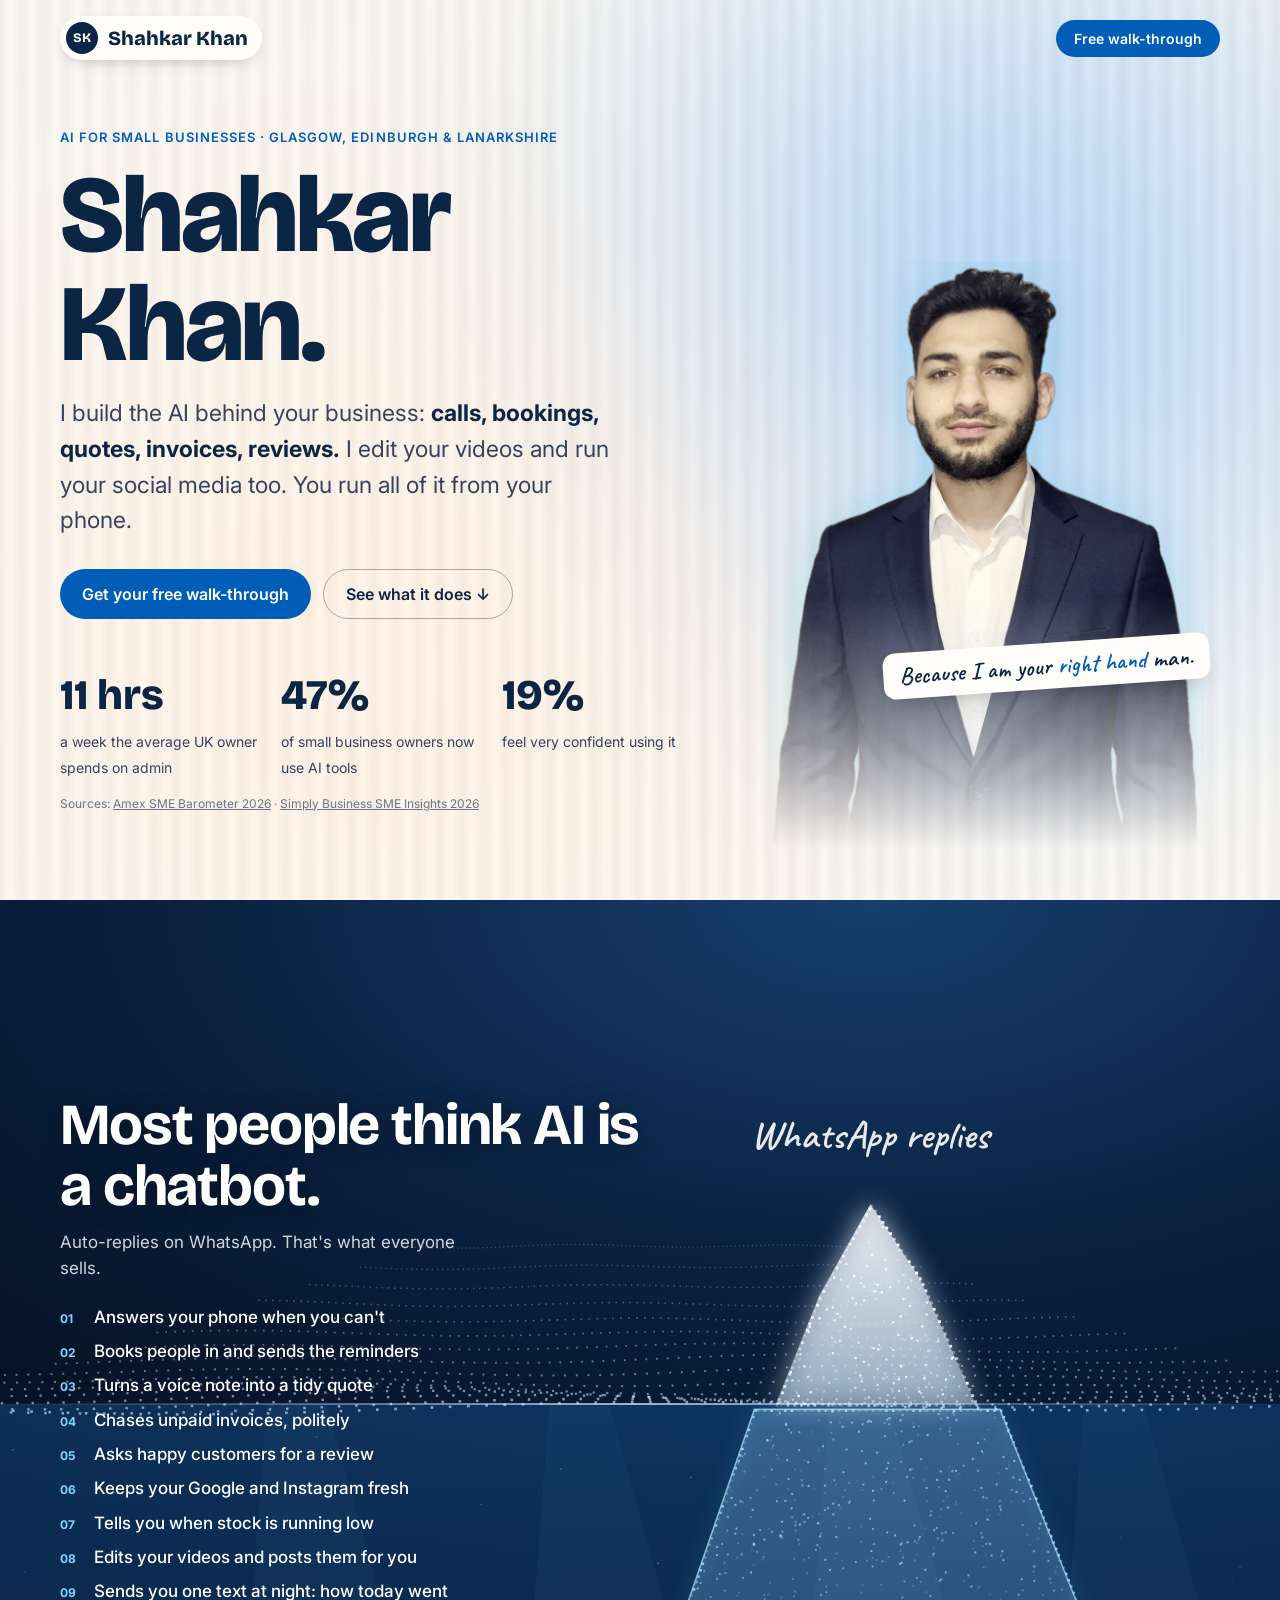
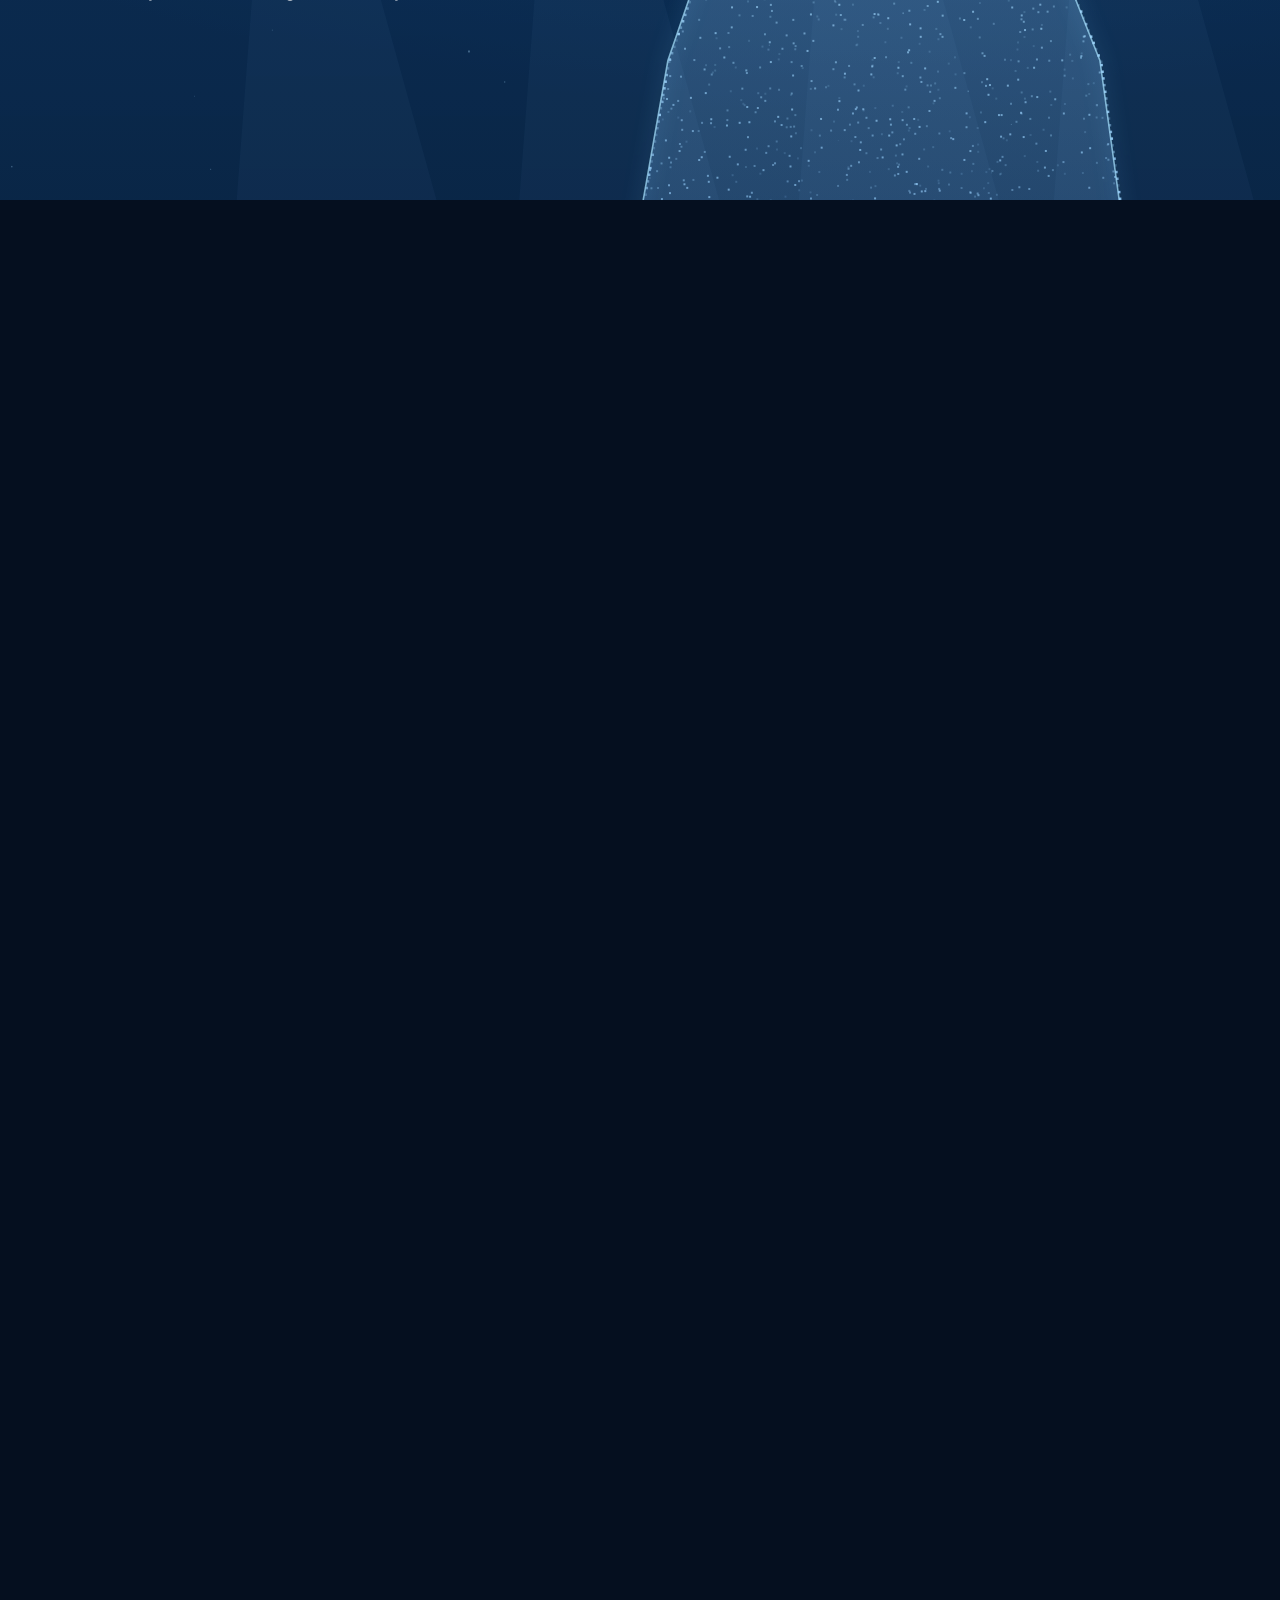
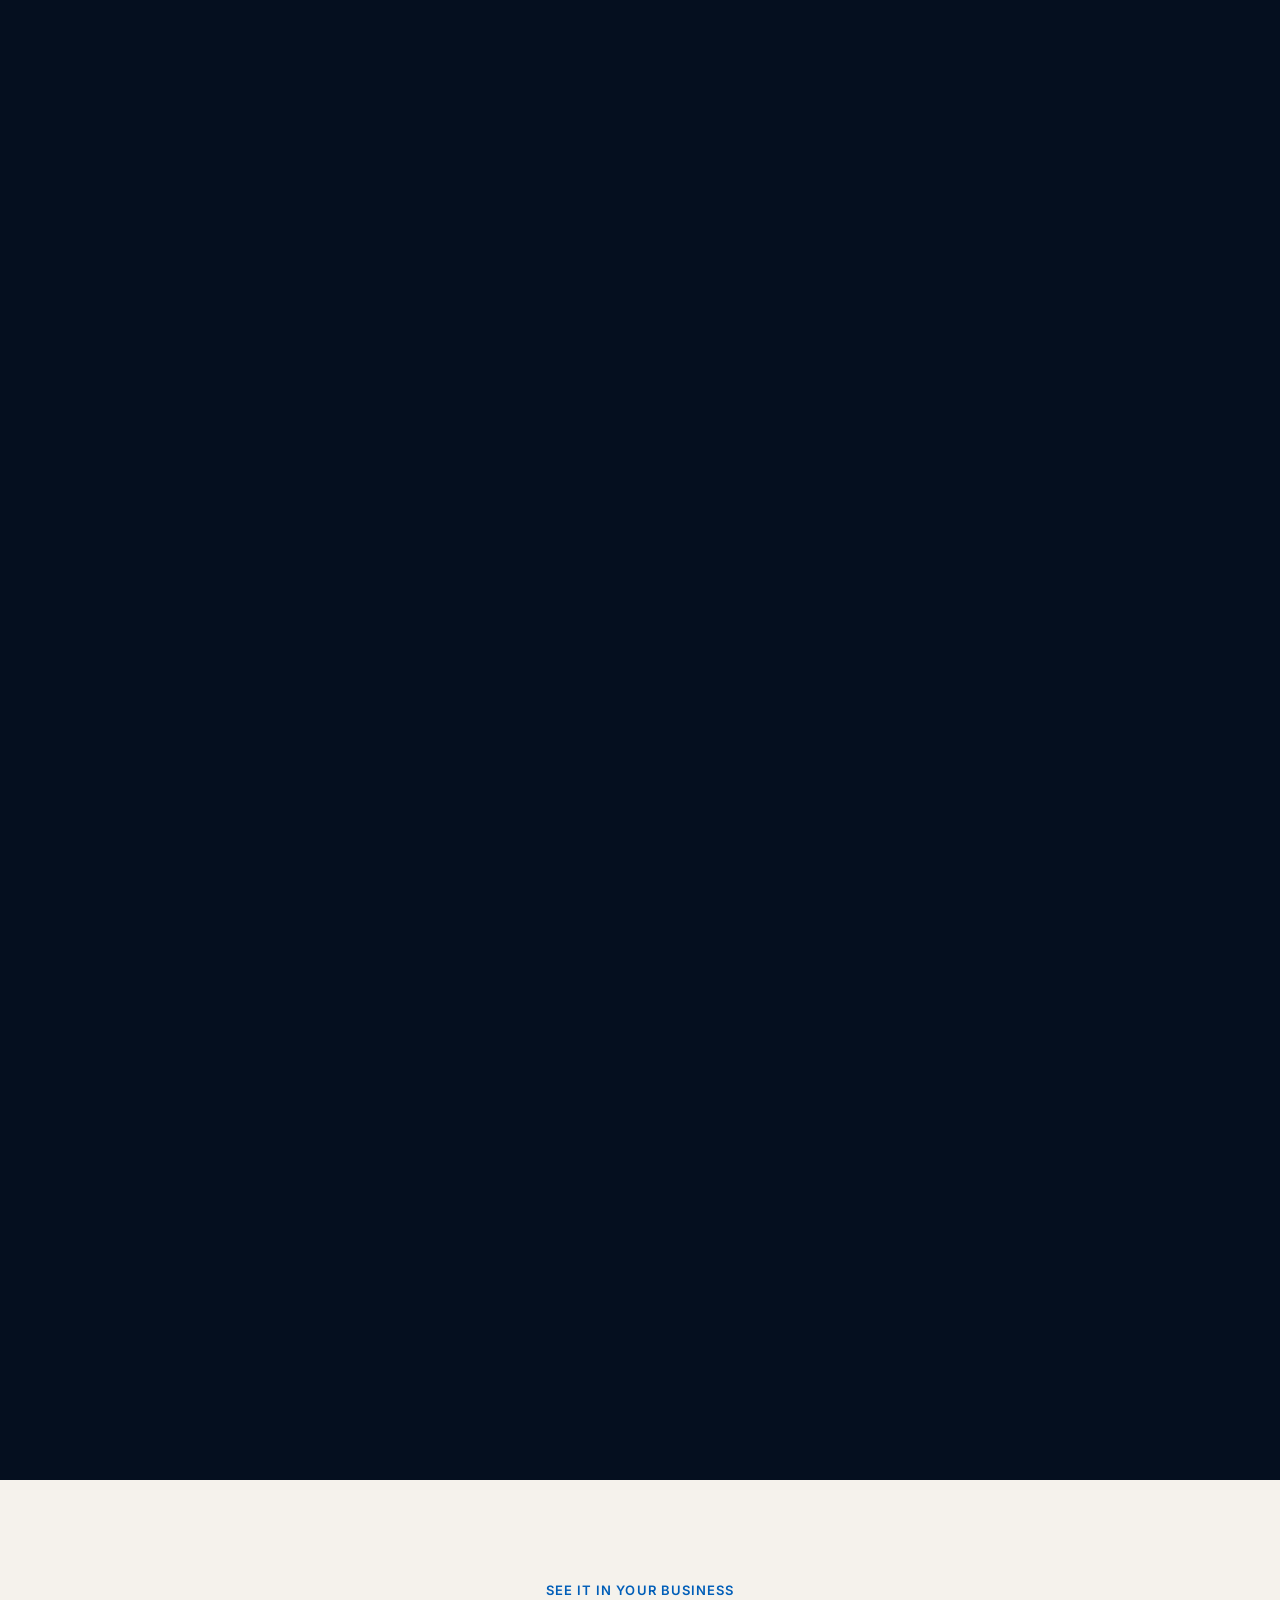
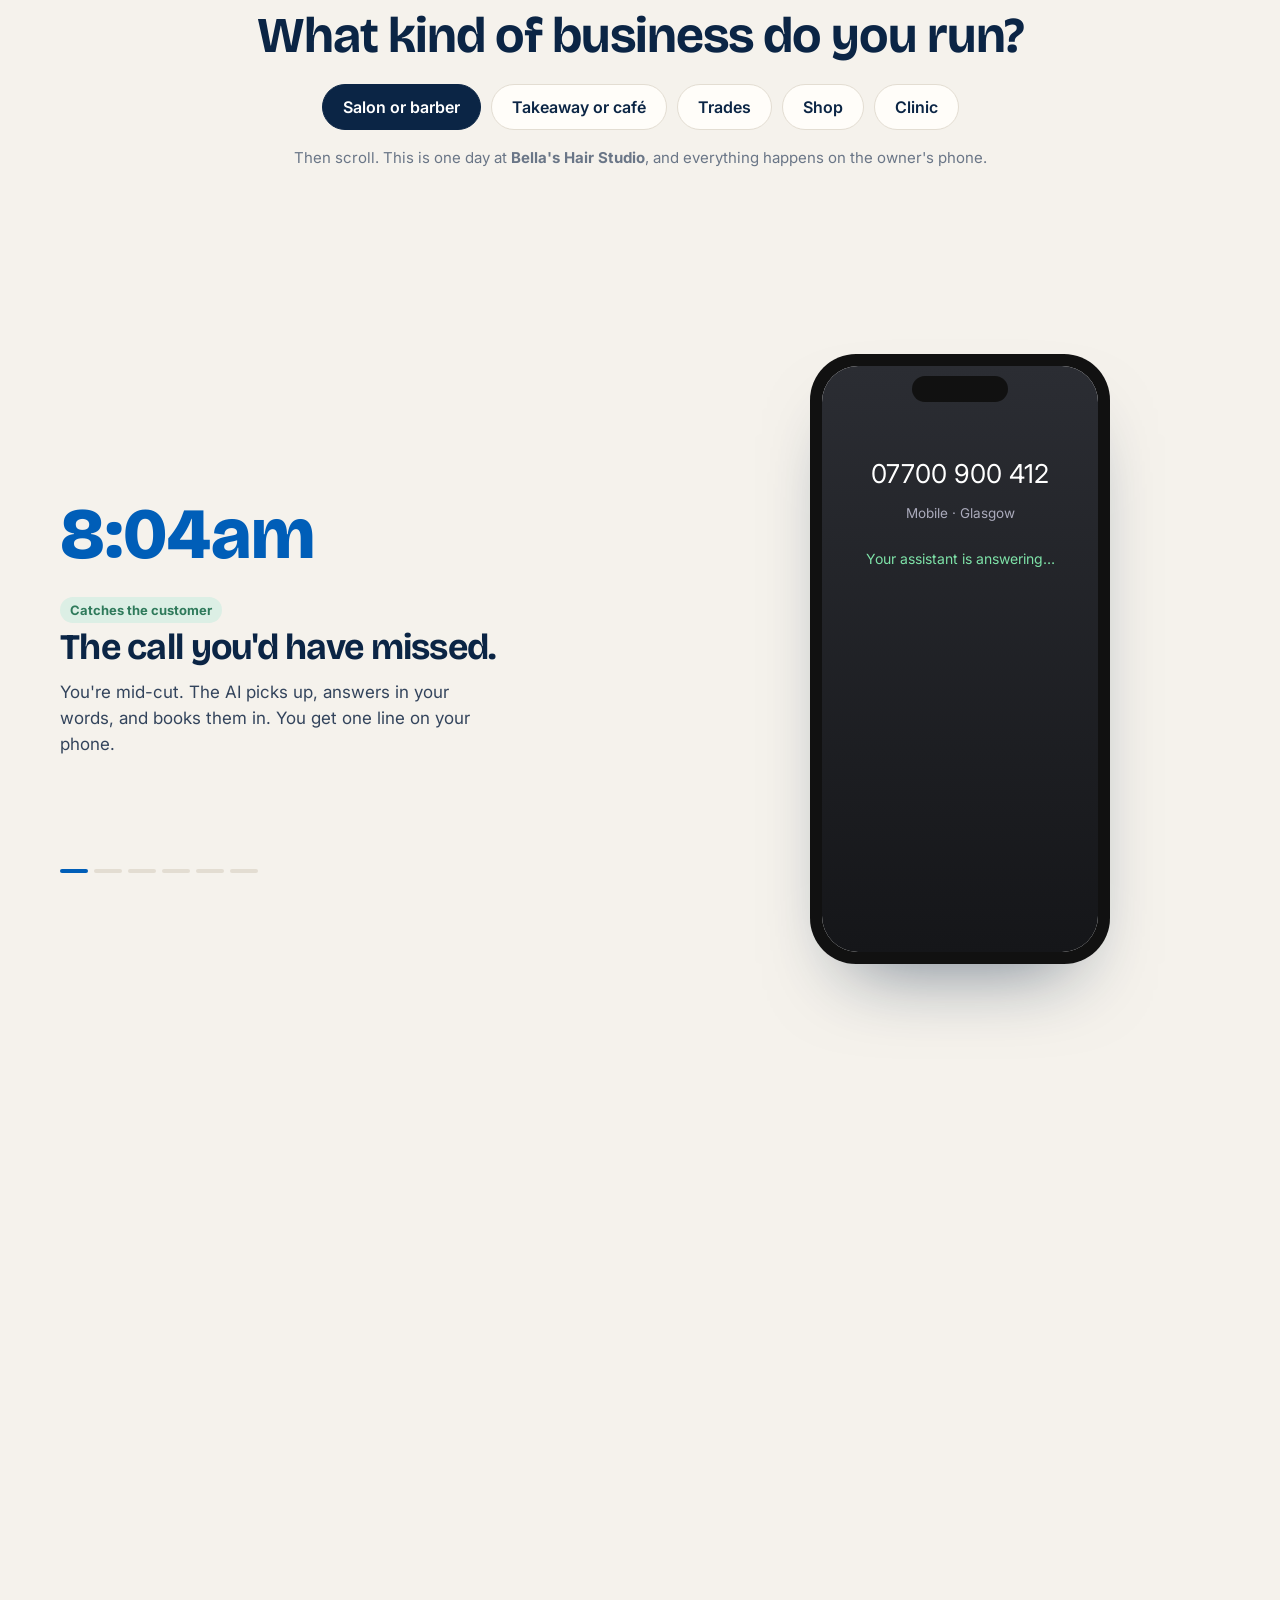
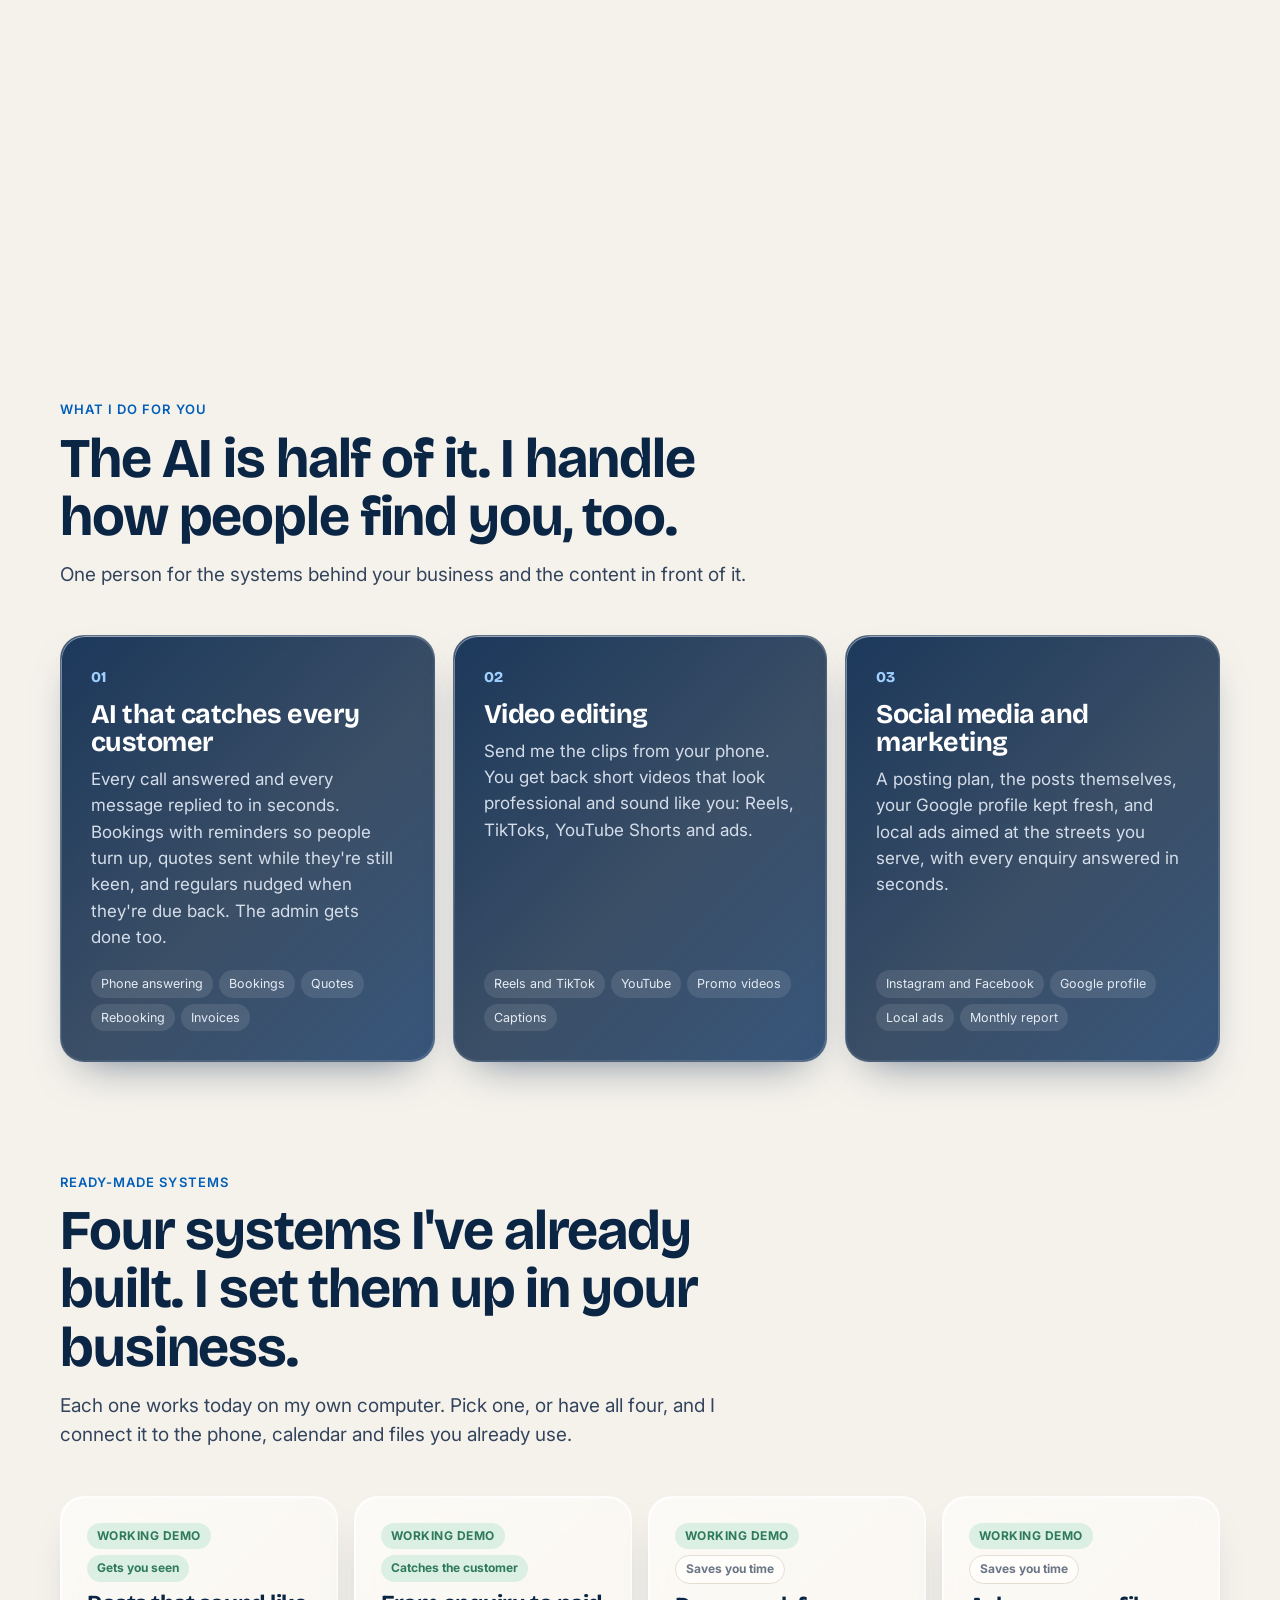
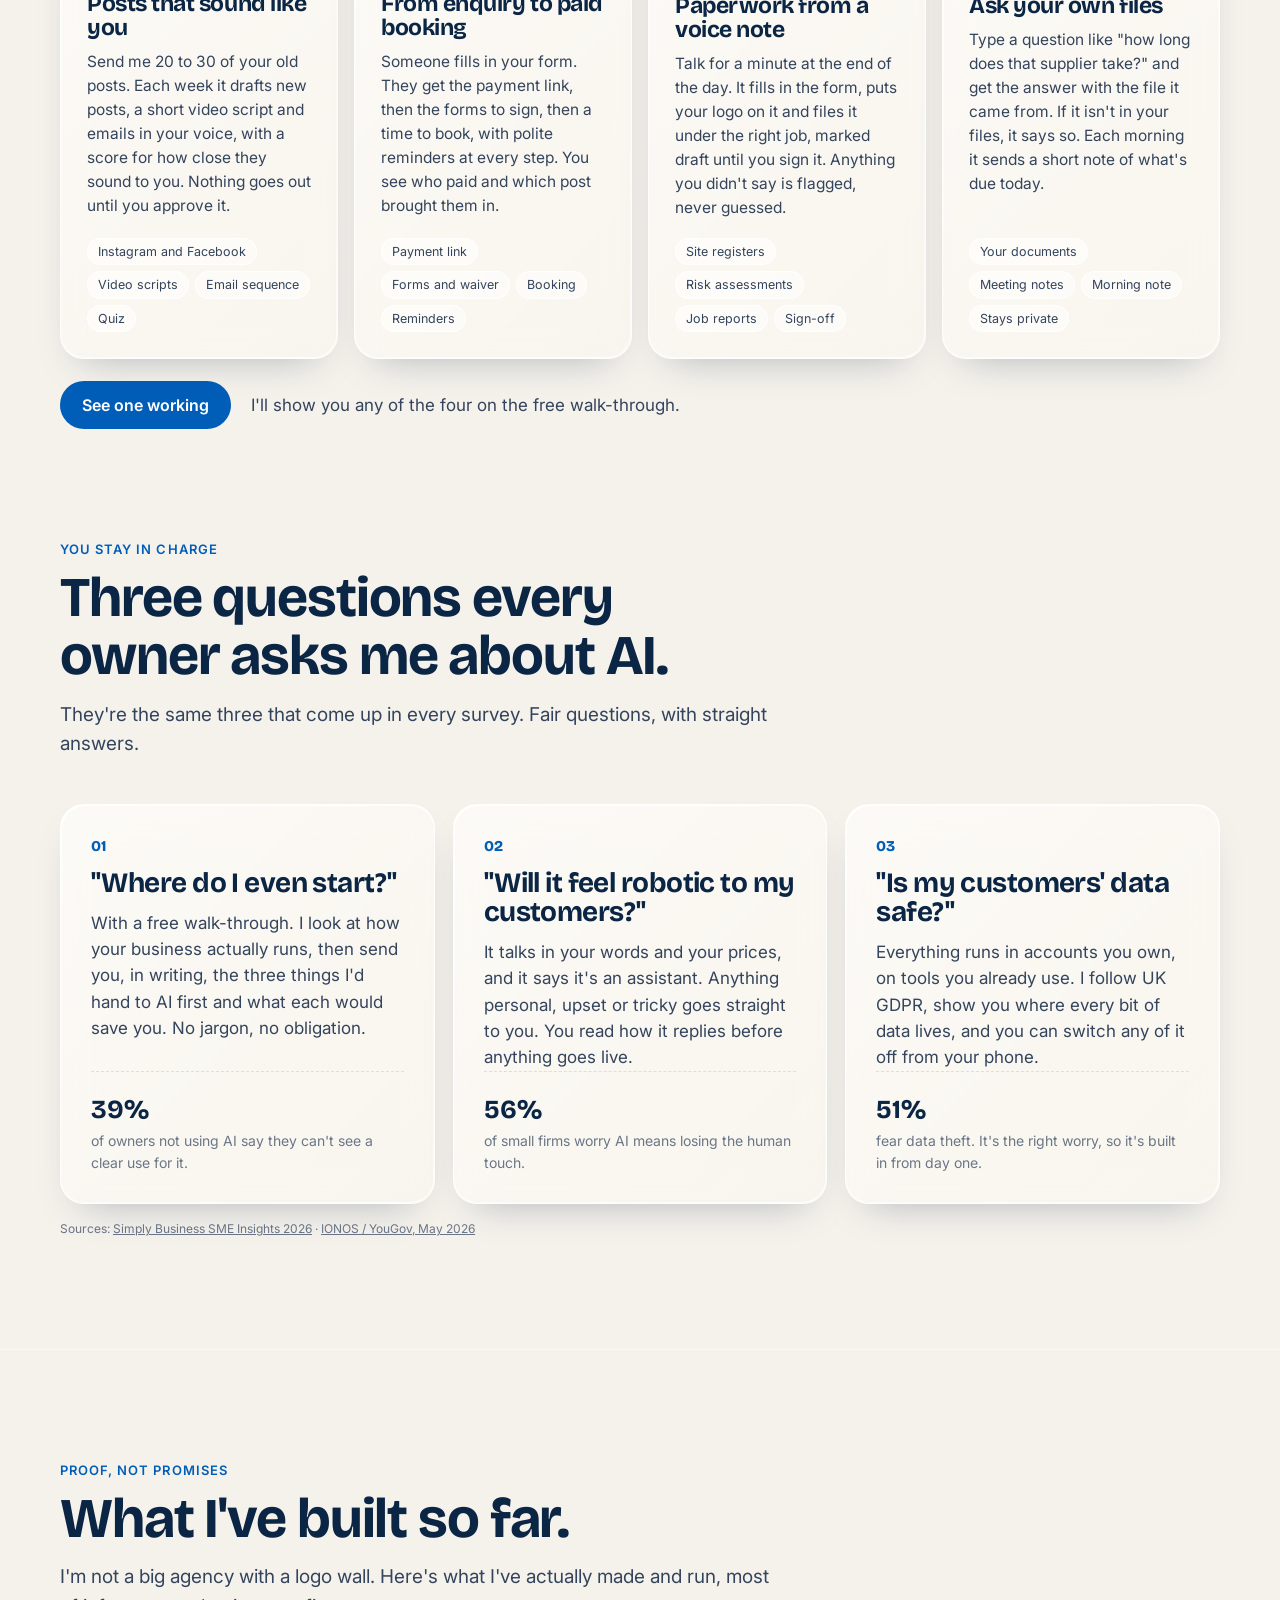
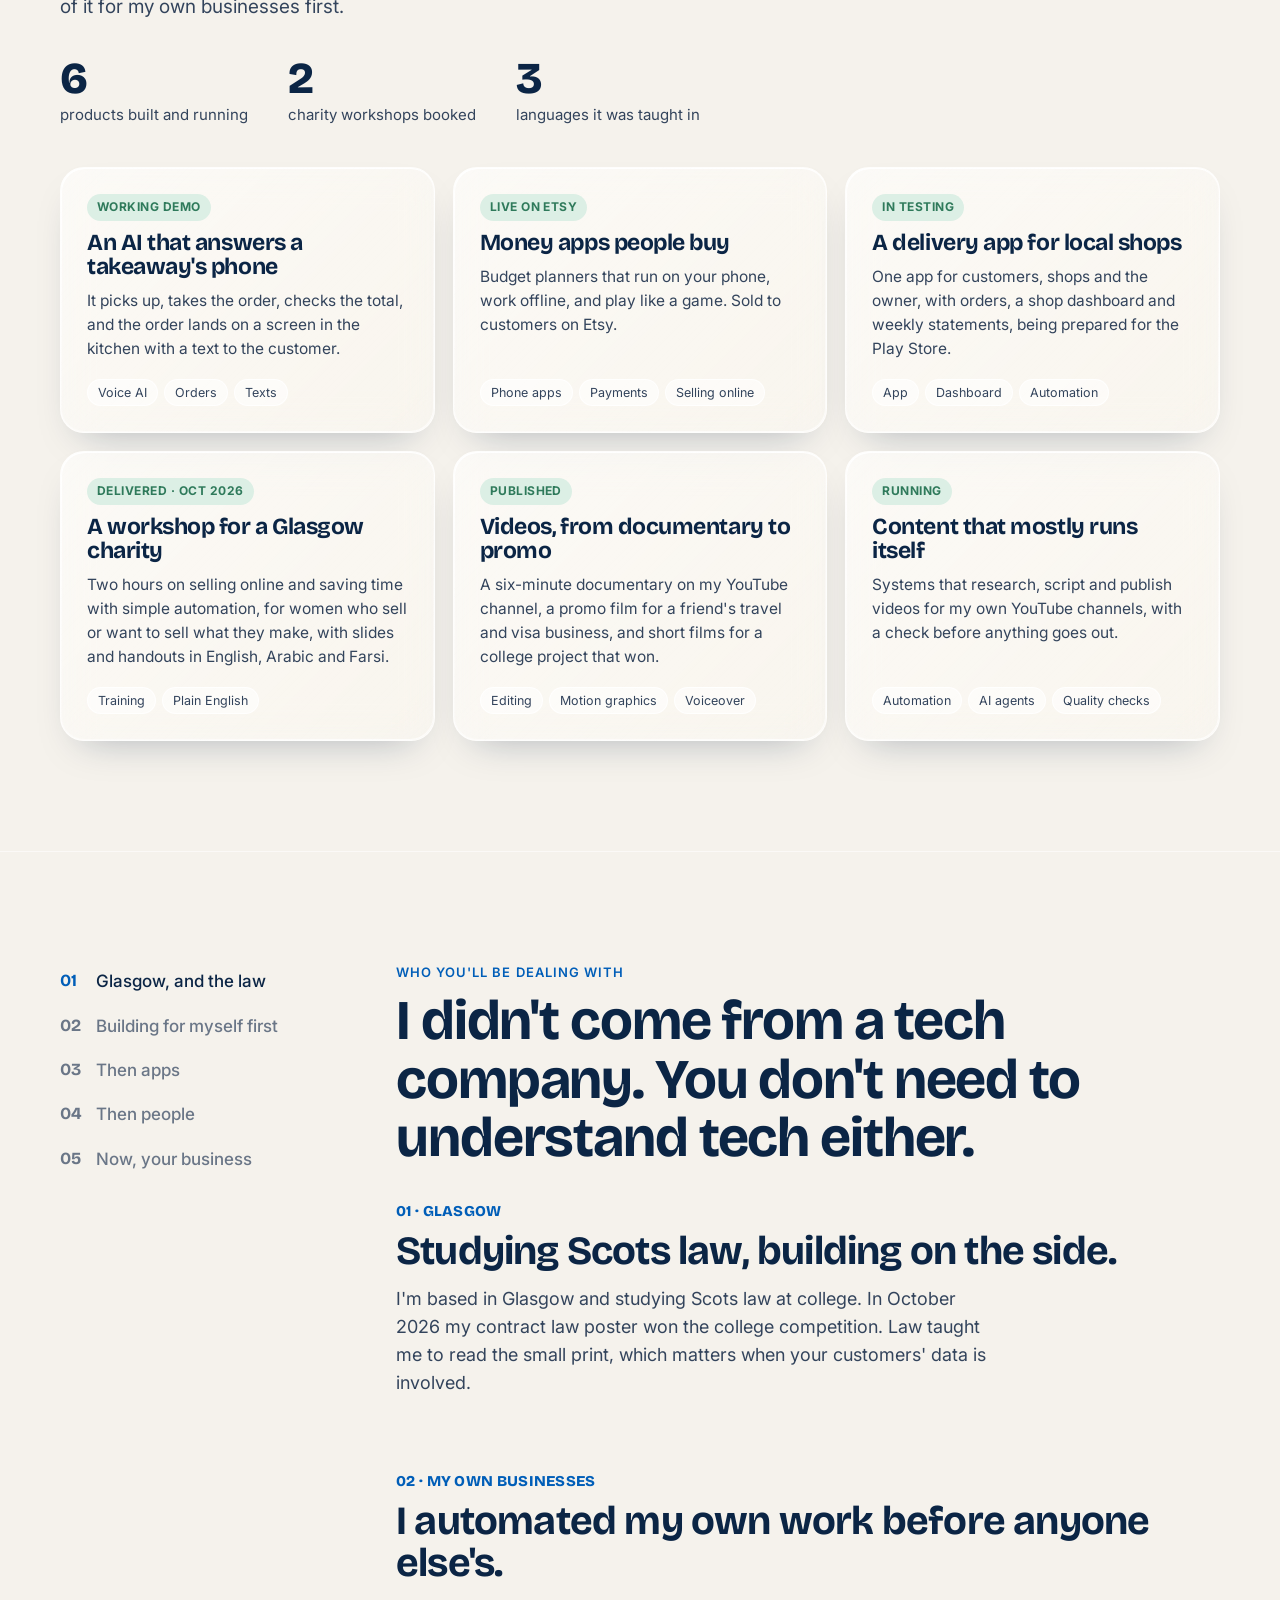
==== commit ebe40c57: "Serve the site on shahkarkhan.uk Add the CNAME file for the custom domain and point the share image," ====
--- a/index.html
+++ b/index.html
@@ -7,7 +7,7 @@
 <meta name="description" content="I build the AI behind your business, edit your videos and run your social media and marketing. You run it all from your phone. Glasgow, Edinburgh and Lanarkshire.">
 <meta property="og:title" content="Run your business from your phone.">
 <meta property="og:description" content="I build the AI behind small businesses in Glasgow, Edinburgh and Lanarkshire: calls, bookings, quotes, invoices, reviews. You run it from your phone.">
-<meta property="og:image" content="https://shahkark11-byte.github.io/right-hand/og.png">
+<meta property="og:image" content="https://shahkarkhan.uk/og.png">
 <meta property="og:type" content="website">
 <meta name="twitter:card" content="summary_large_image">
 <meta name="theme-color" content="#f5f2ec">
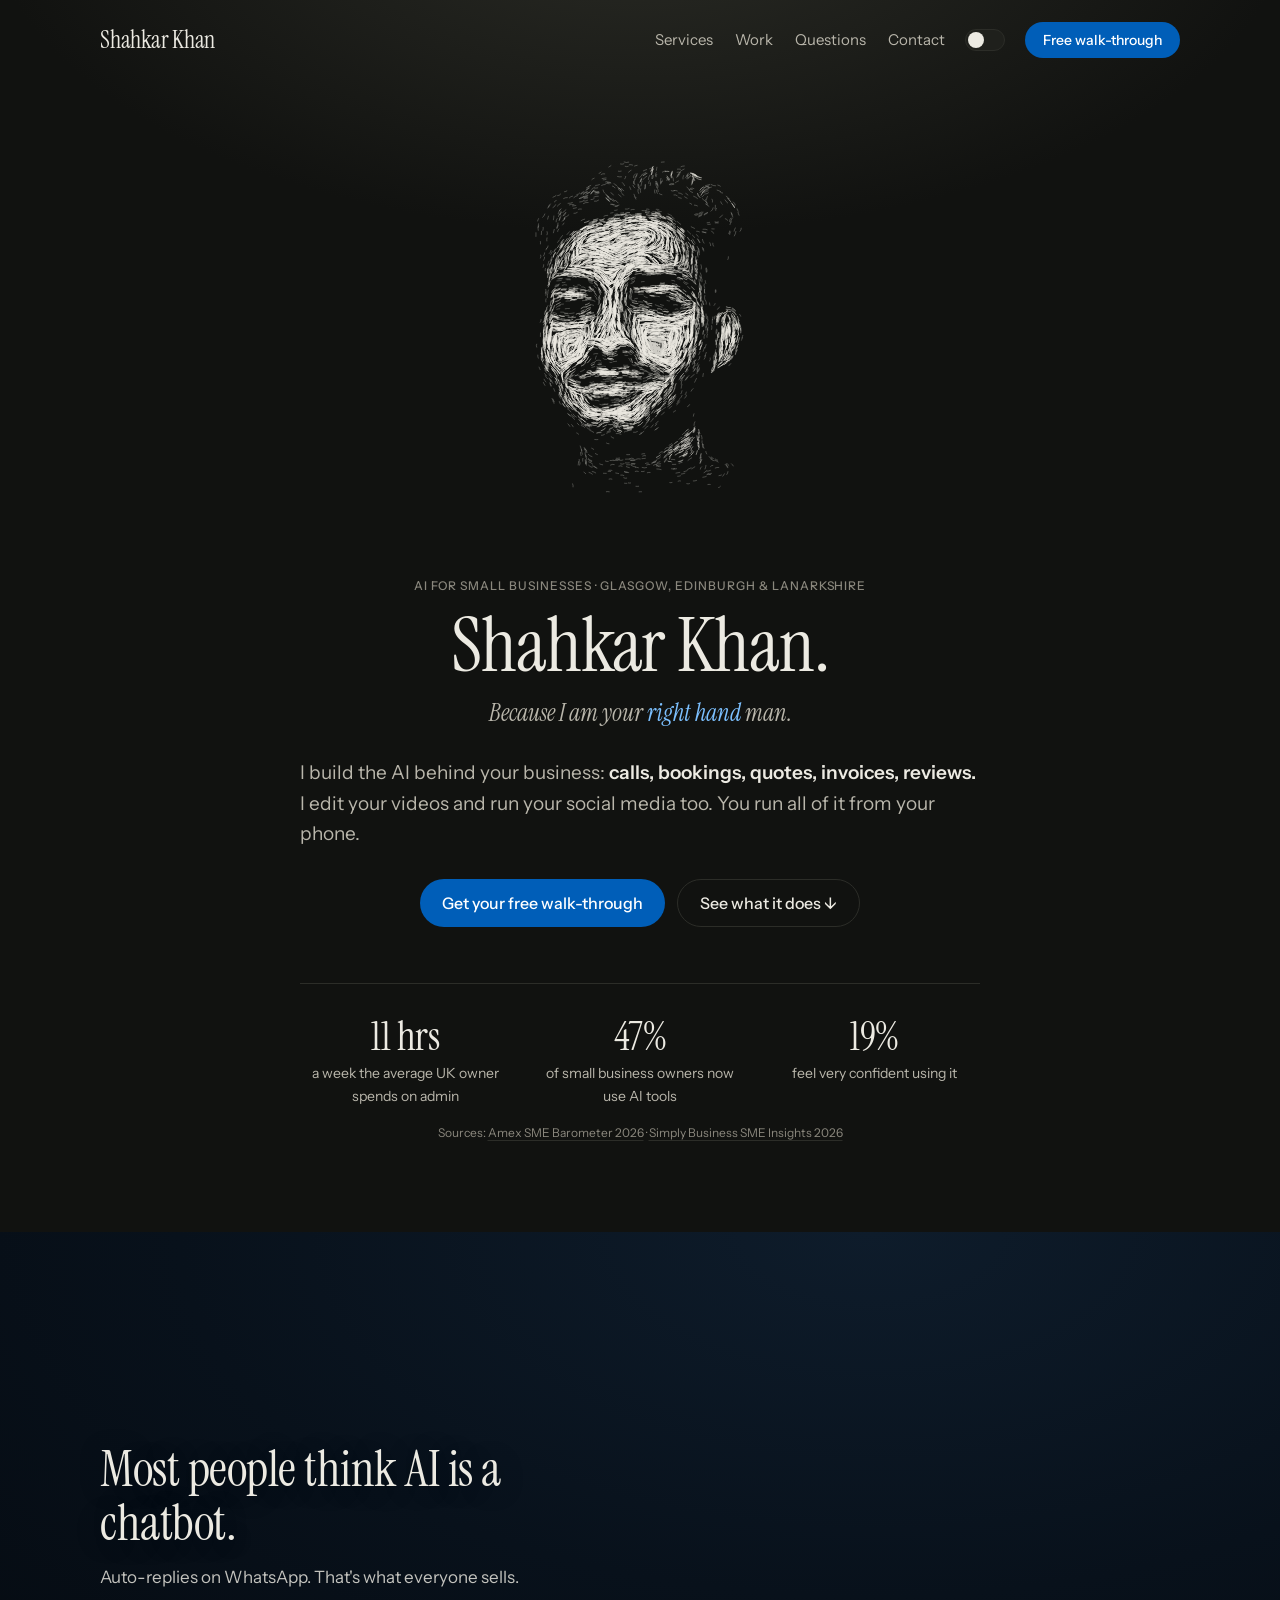
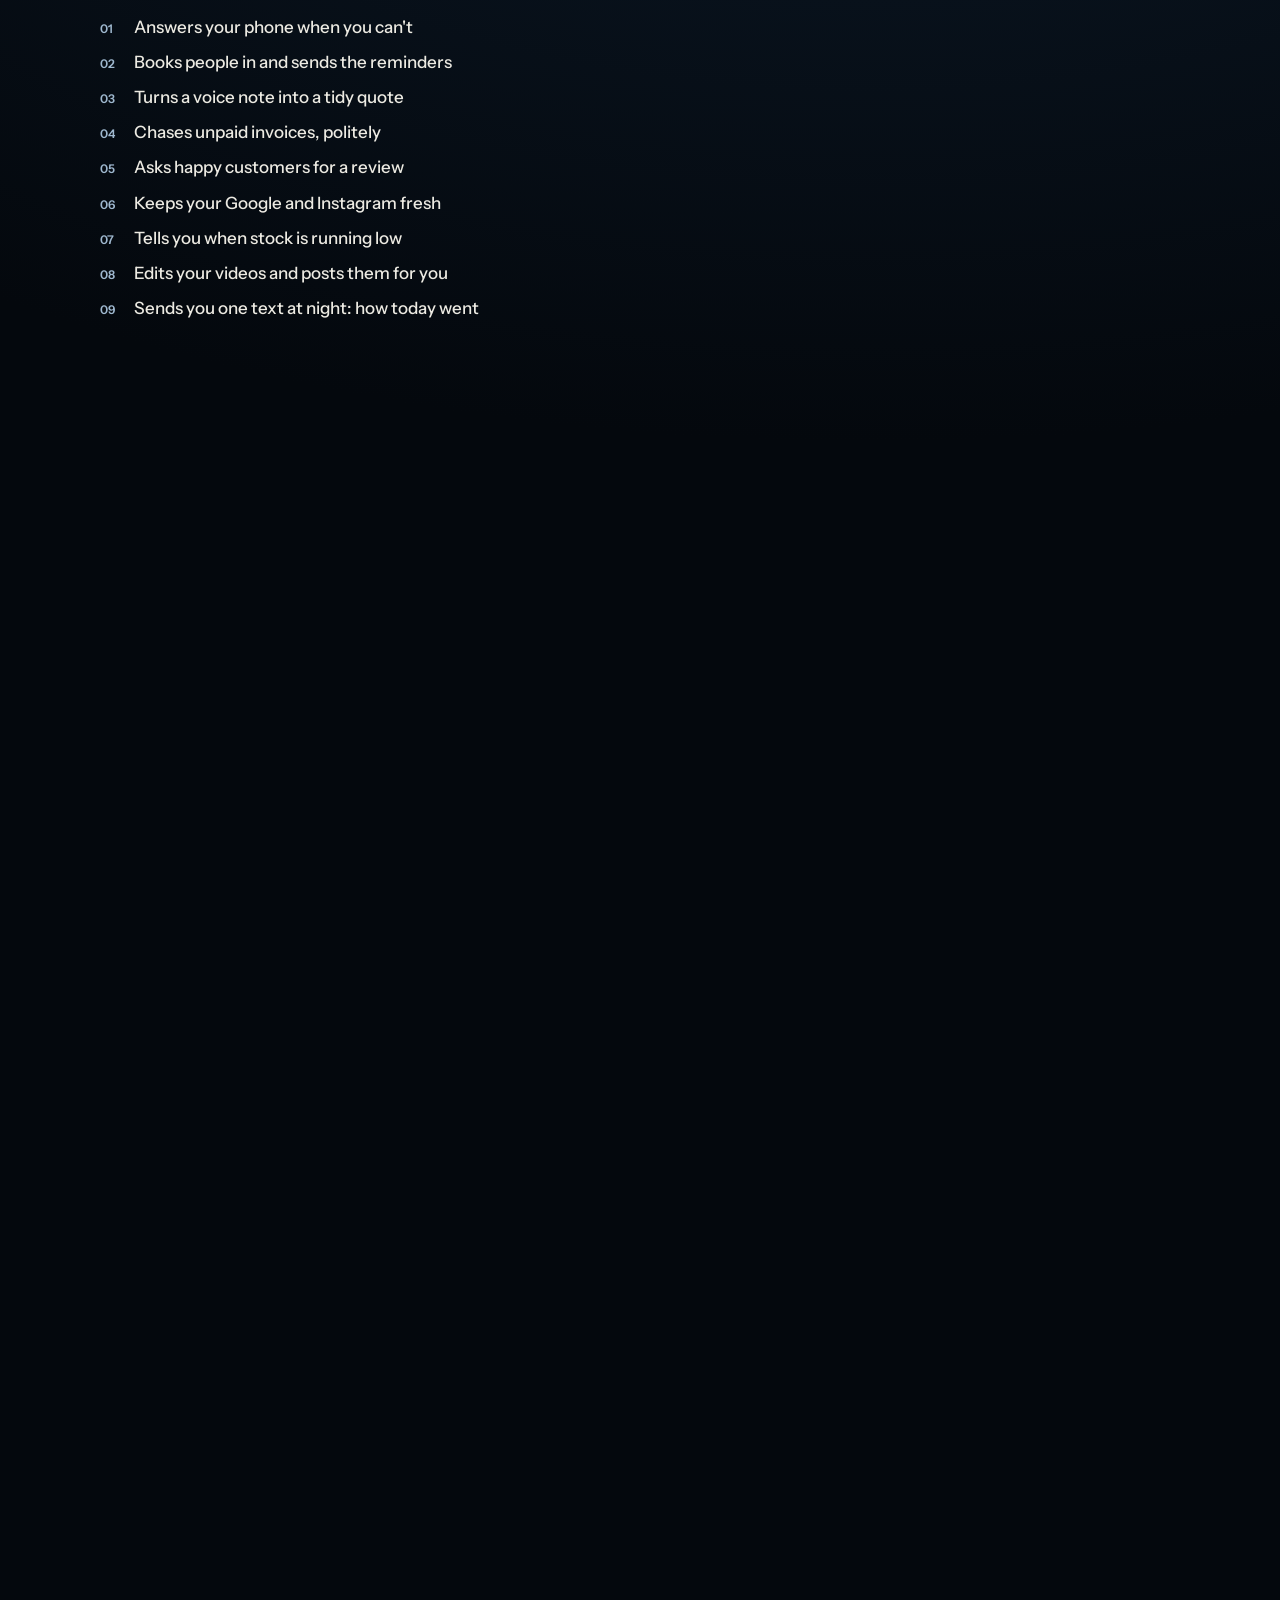
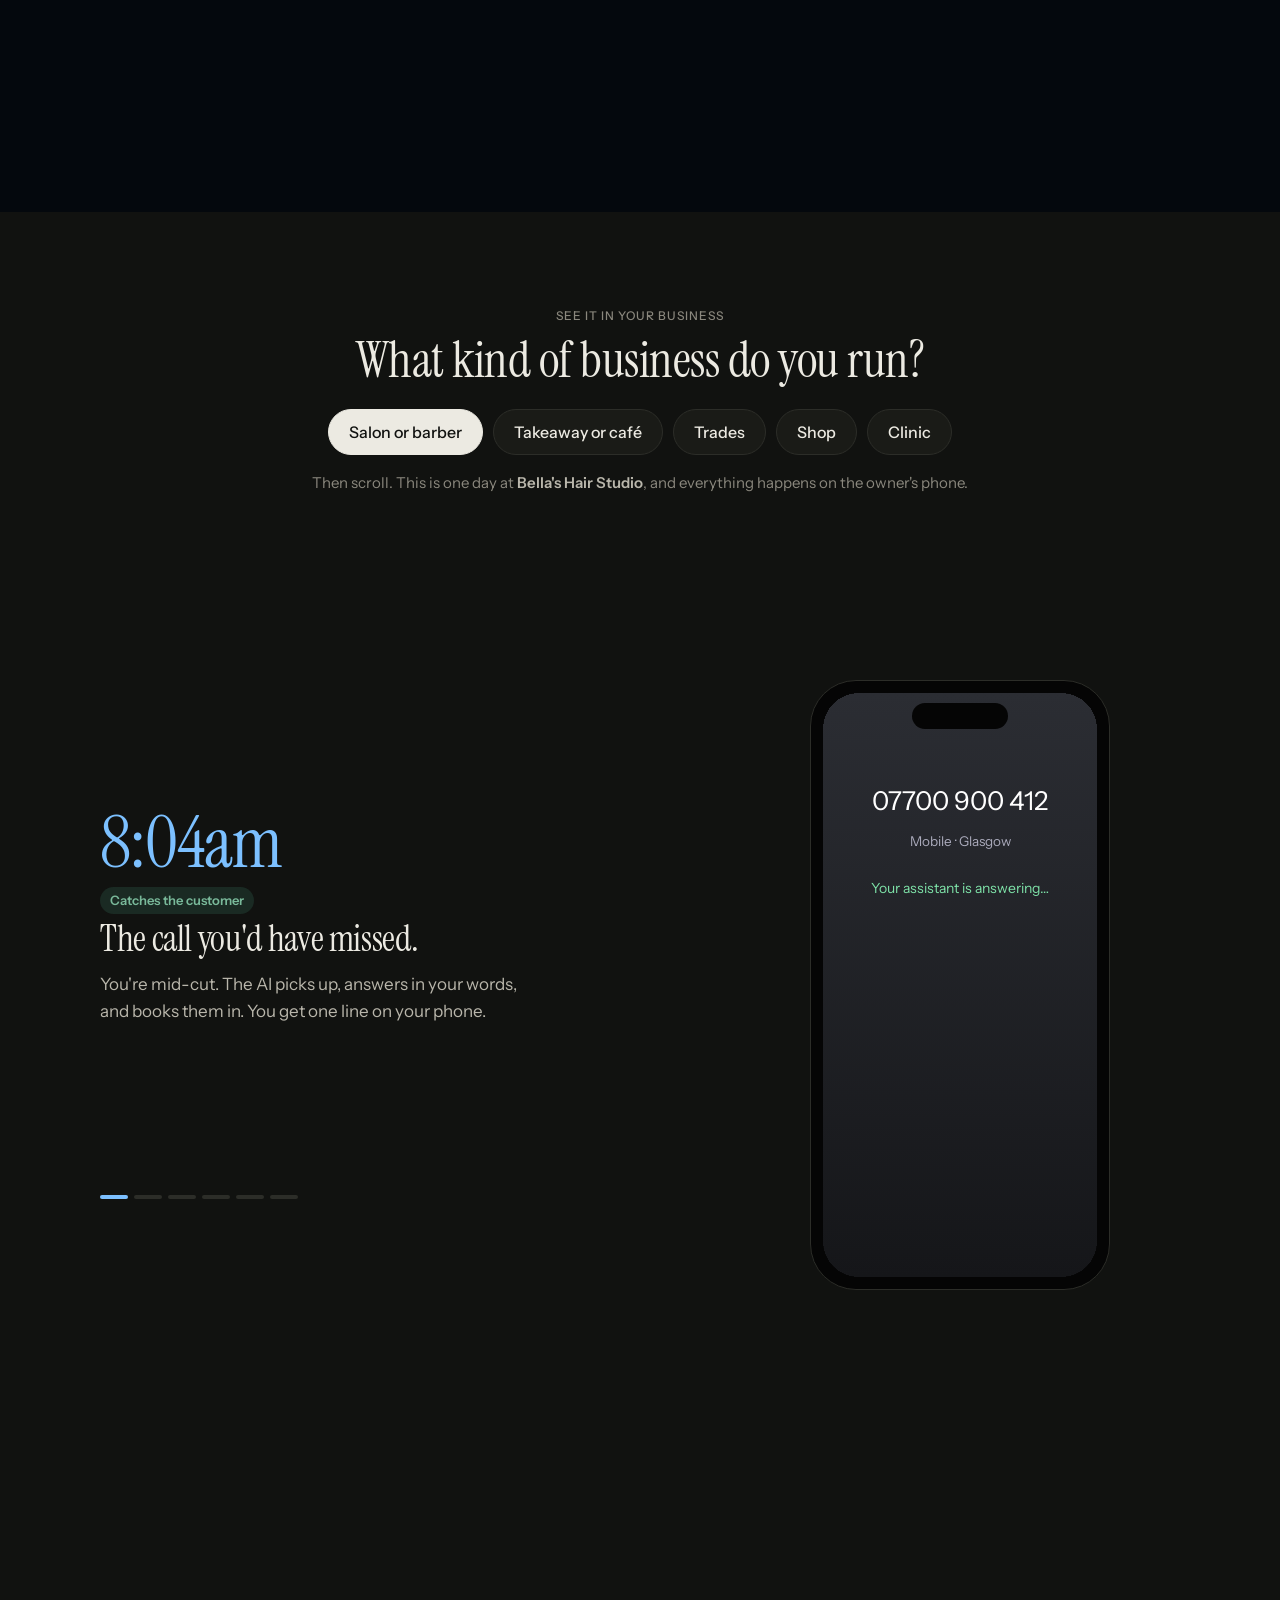
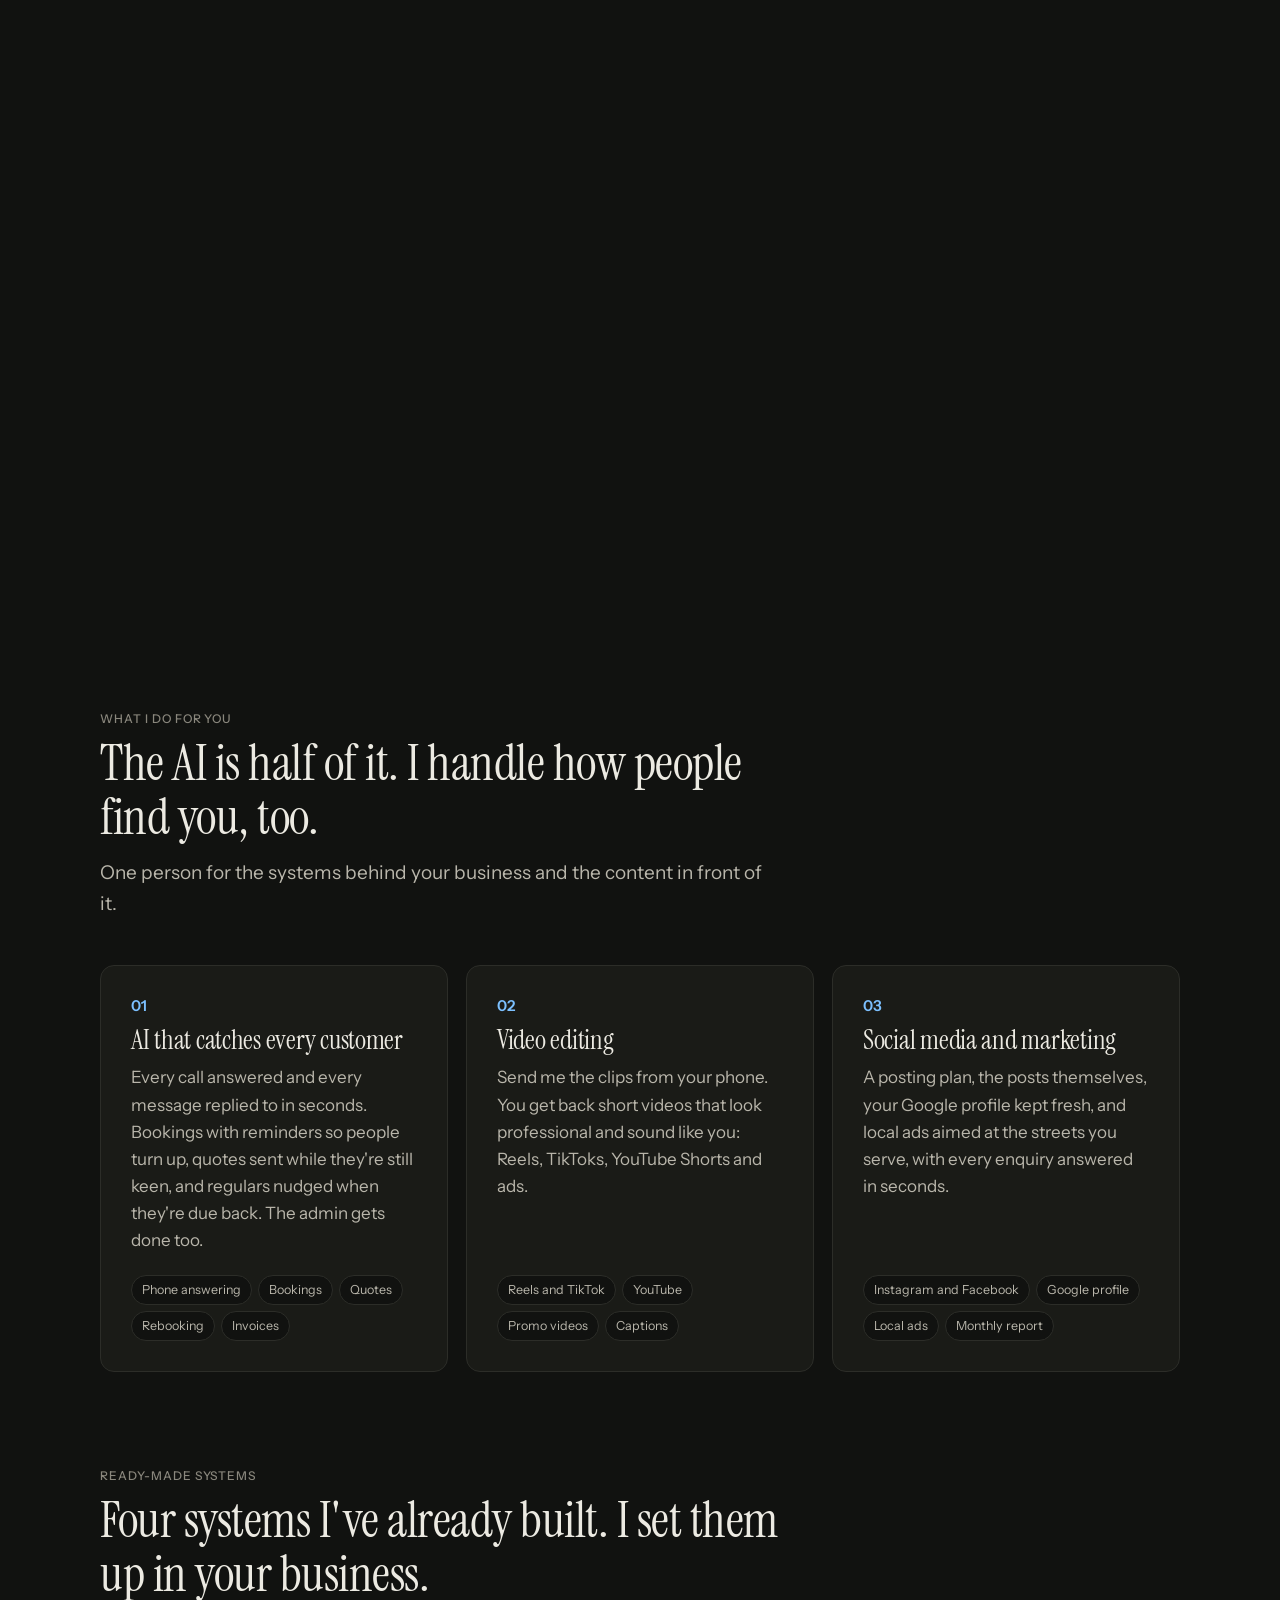
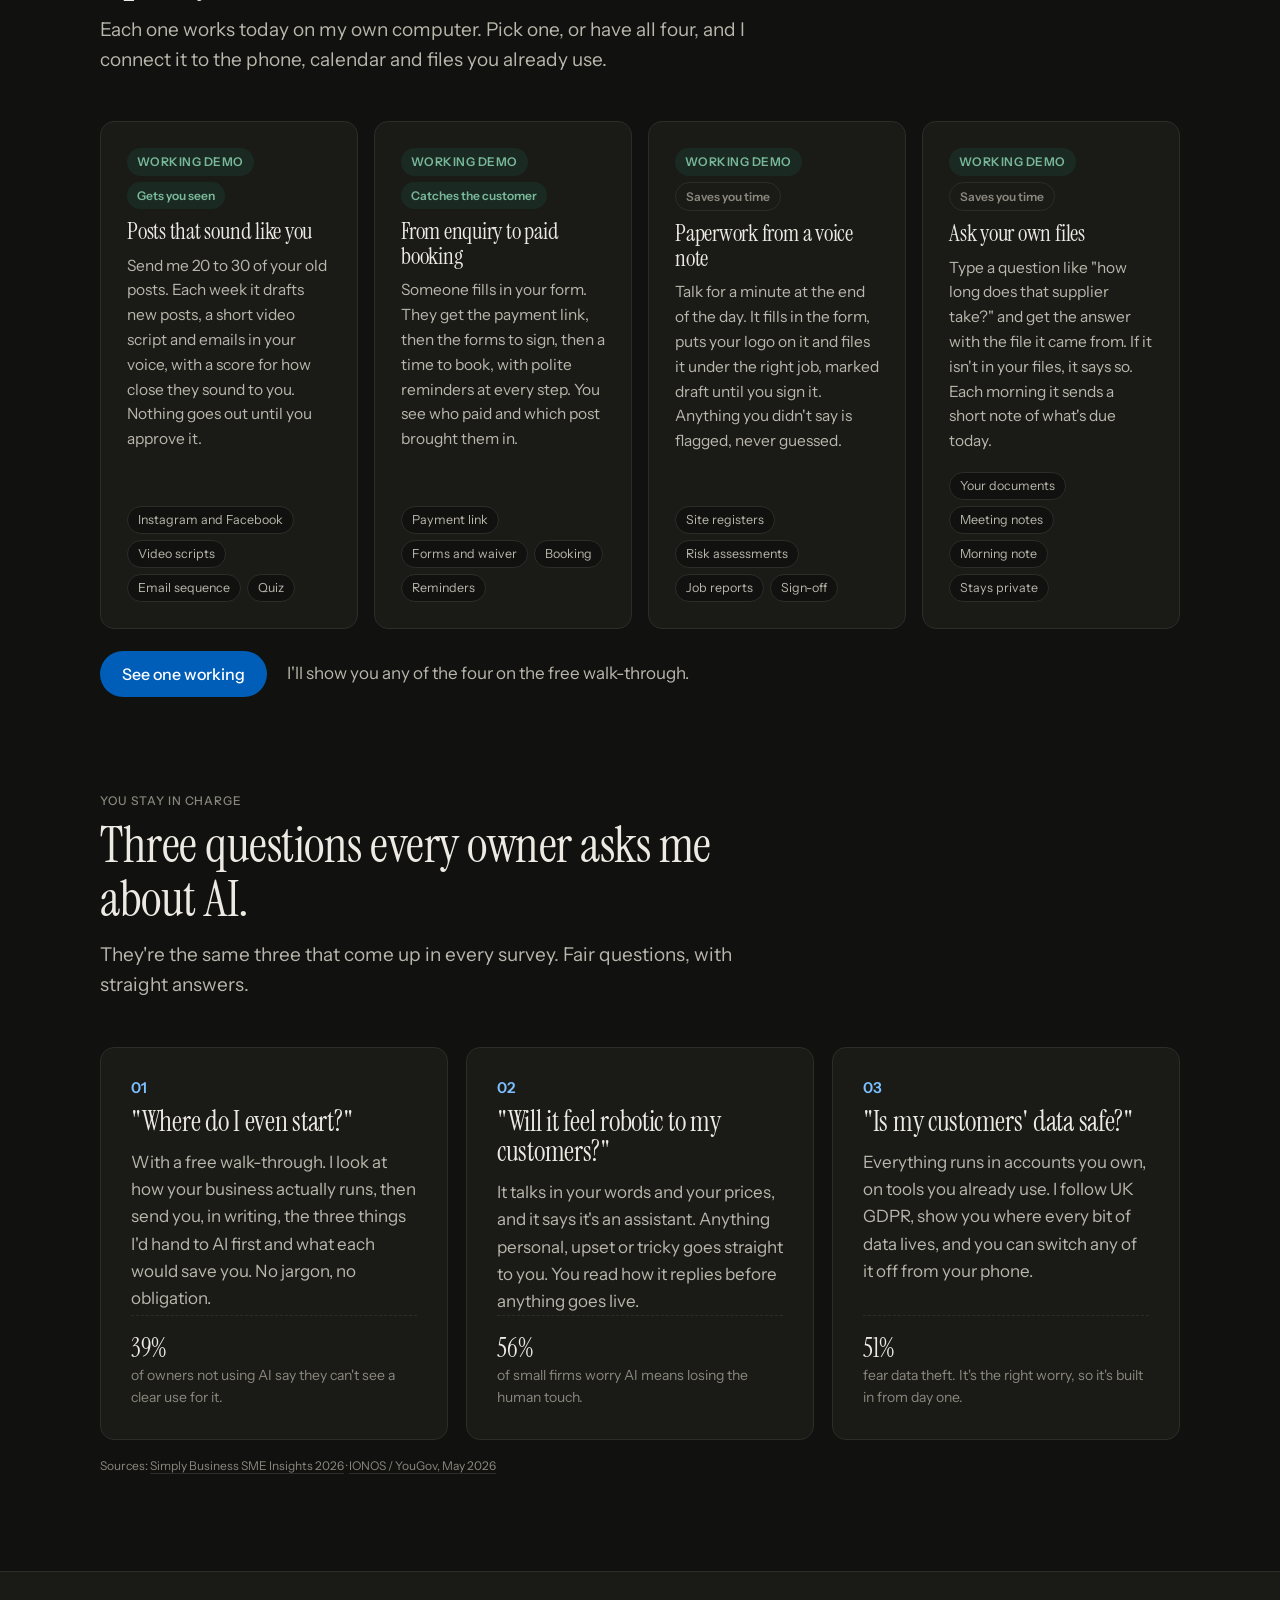
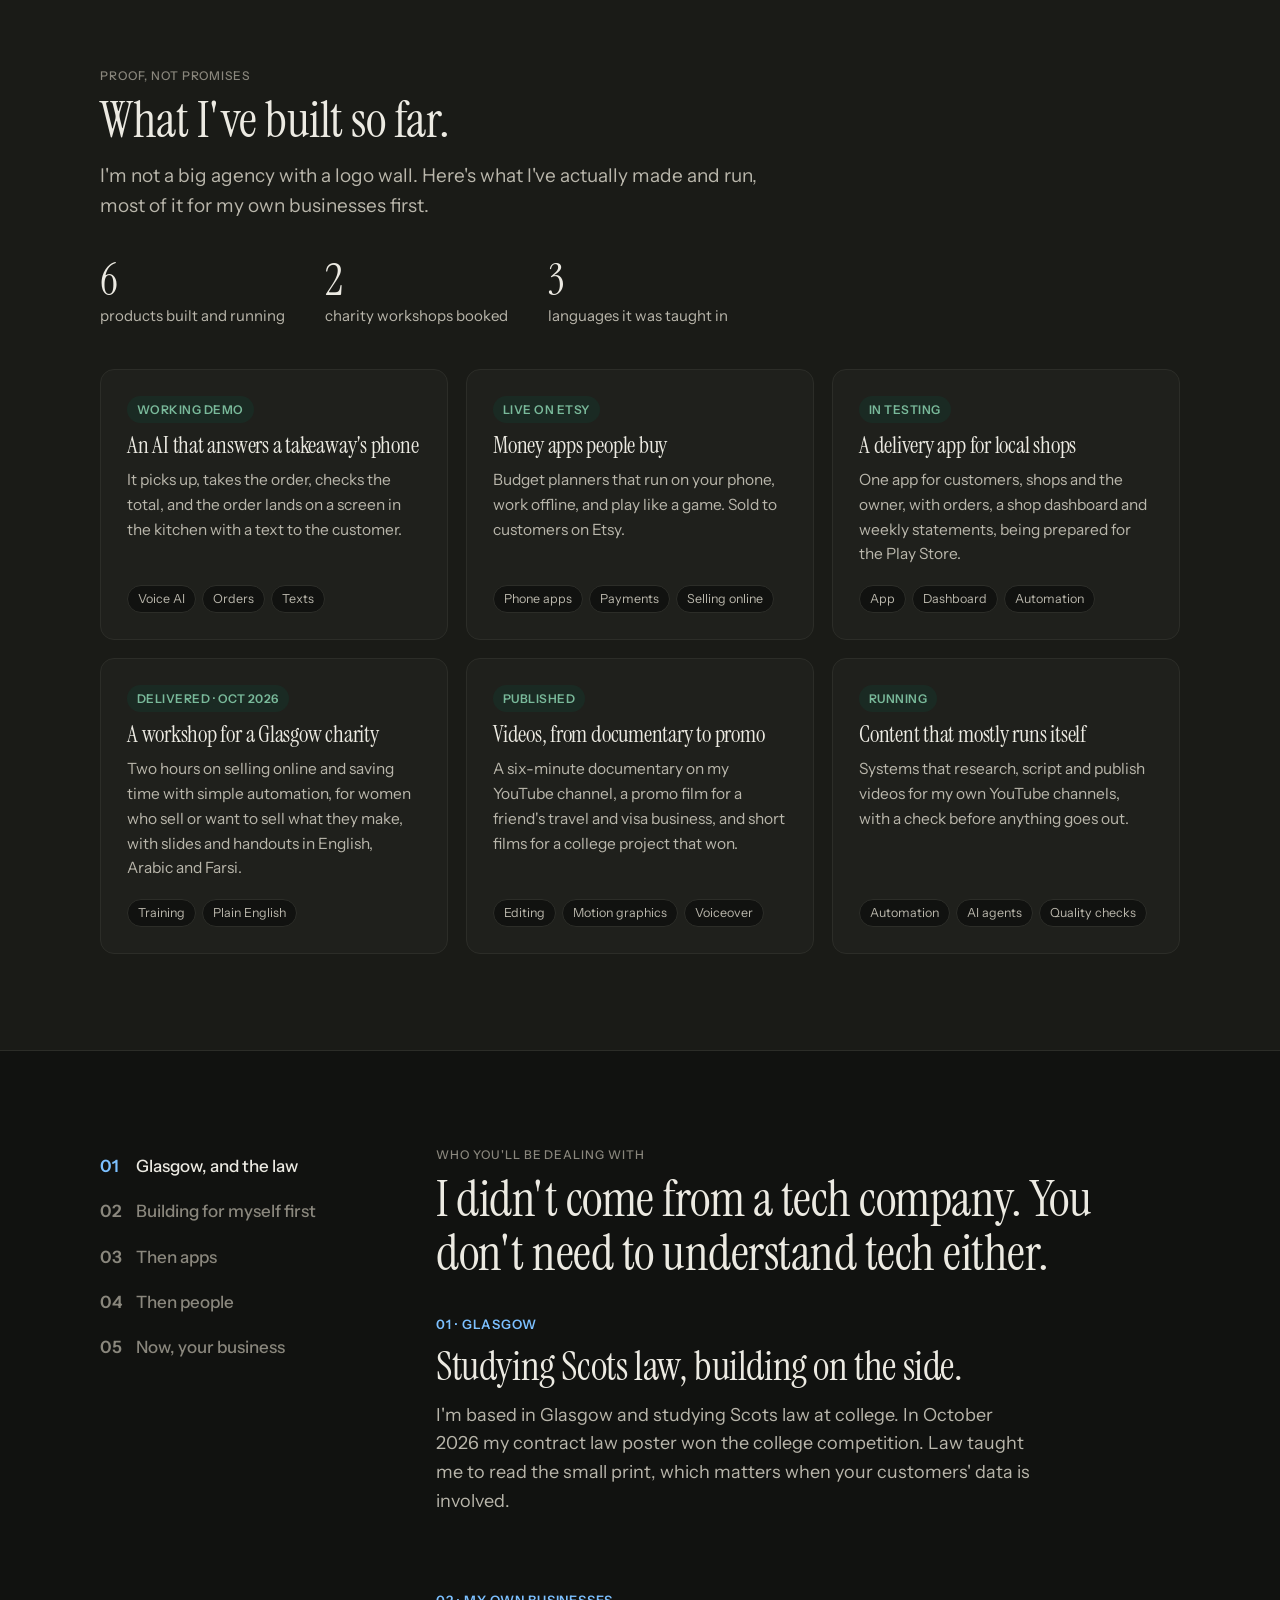
==== commit 2ef8df3e: "Nick-style dark redesign with a sketch portrait that follows the mouse Calm dark look (Instrument Se" ====
--- a/index.html
+++ b/index.html
@@ -1,5 +1,5 @@
 <!doctype html>
-<html lang="en-GB">
+<html lang="en-GB" data-theme="dark">
 <head>
 <meta charset="utf-8">
 <meta name="viewport" content="width=device-width, initial-scale=1">
@@ -10,125 +10,149 @@
 <meta property="og:image" content="https://shahkarkhan.uk/og.png">
 <meta property="og:type" content="website">
 <meta name="twitter:card" content="summary_large_image">
-<meta name="theme-color" content="#f5f2ec">
+<meta name="theme-color" content="#111210">
 <link rel="icon" href="data:image/svg+xml,%3Csvg xmlns='http://www.w3.org/2000/svg' viewBox='0 0 64 64'%3E%3Crect width='64' height='64' rx='16' fill='%230b2545'/%3E%3Ctext x='32' y='42' font-family='Arial' font-weight='800' font-size='28' fill='%23fff' text-anchor='middle'%3ESK%3C/text%3E%3C/svg%3E">
-<script>document.documentElement.classList.add("js");setTimeout(function(){var i=document.querySelector(".portrait img");if(i&&i.style.opacity!=="1")i.style.opacity=1},6000)</script>
+<script>document.documentElement.classList.add("js");(function(){var t="dark";try{var s=localStorage.getItem("sk-theme");if(s==="light"||s==="dark")t=s}catch(e){}document.documentElement.setAttribute("data-theme",t);if(t==="light"){var m=document.querySelector('meta[name="theme-color"]');if(m)m.setAttribute("content","#f5f2ec")}})()</script>
 <link rel="preconnect" href="https://fonts.googleapis.com">
 <link rel="preconnect" href="https://fonts.gstatic.com" crossorigin>
-<link href="https://fonts.googleapis.com/css2?family=Bricolage+Grotesque:opsz,wght@12..96,500;12..96,700;12..96,800&family=Inter:wght@400;500;600&family=Caveat:wght@600&display=swap" rel="stylesheet">
+<link href="https://fonts.googleapis.com/css2?family=Instrument+Serif:ital@0;1&family=Instrument+Sans:wght@400;500;600&family=Caveat:wght@600&display=swap" rel="stylesheet">
 <style>
 :root{
-  --bg:#f5f2ec; --paper:#fffdf9; --ink:#0b2545; --ink-2:#33445c; --muted:#6a7687; --line:#e3ddd2;
-  --accent:#005eb8; --accent-soft:#dbe9f8; --warm:#c8553d; --ok:#2f7a5b; --ok-soft:#dcefe5;
+  --r-s:10px; --r-m:14px; --r-p:999px;   /* small = inputs, medium = cards, pill = tags and buttons */
+  --serif:"Instrument Serif",Georgia,serif; --sans:"Instrument Sans",system-ui,sans-serif;
+}
+/* two themes; every colour on the page, including the canvases, comes from these variables */
+:root,[data-theme="dark"]{
+  color-scheme:dark;
+  --bg:#111210; --bg-top:#2a2b25; --paper:#1a1b17; --paper-2:#1f201c; --ink:#eceae2; --ink-2:#b9b6ab; --muted:#8a877d; --line:#2c2d28;
+  --accent:#7cc0ff; --btn:#005eb8; --btn-ink:#ffffff; --sketch:#eceae2;
+  --accent-soft:#1b2a3a; --warm:#e0907a; --ok:#79b99a; --ok-soft:#1a2a23;
+  --water-top:#1c3347; --water-deep:#0a141d; --ice:#eceae2; --ice-shade:#2c3b48;
+  /* iceberg scene: near-black blue sea, off-white points (triplets are r,g,b, read by the canvas) */
+  --sea-1:#0e1c2b; --sea-2:#08111b; --sea-3:#04080d; --sea-ink:#eceae2; --sea-acc:#9fb8cf;
+  --b-deep-a:20,44,70; --b-deep-b:2,5,10; --b-shaft:150,175,200; --b-bubble:185,205,225; --b-dot:200,215,230;
+  --b-body-a:190,205,220; --b-body-b:60,85,115; --b-edge:205,220,235; --b-glow:150,180,210;
+  --b-tip-a:236,234,226; --b-tip-b:205,215,225; --b-pt-above:236,234,226; --b-pt-a:200,214,228; --b-pt-b:120,146,176;
+  --b-line:220,230,240; --b-label:236,234,226;
+  /* phone screen */
+  --ph-frame:#050505; --ph-bg:#121214; --ph-ink:#f1f1f1; --ph-mute:#9a9aa0; --ph-in:#26262a; --ph-line:#2a2a2e; --ph-card:#1e1e22;
+  --ph-dot:#8e8e93; --ph-qline:#2e2e33; --ph-row:#bdbdc2; --ph-dash:#3a3a40; --ph-avatar:#2a3f5a;
+}
+[data-theme="light"]{
+  color-scheme:light;
+  --bg:#f5f2ec; --bg-top:#ffffff; --paper:#fffdf9; --paper-2:#f0ece4; --ink:#14150f; --ink-2:#3d3e37; --muted:#6f6d64; --line:#e3ddd2;
+  --accent:#005eb8; --btn:#005eb8; --btn-ink:#ffffff; --sketch:#1b1c18;
+  --accent-soft:#dbe9f8; --warm:#c8553d; --ok:#2f7a5b; --ok-soft:#dcefe5;
   --water-top:#bcd6ee; --water-deep:#0b2545; --ice:#ffffff; --ice-shade:#d7e6f4;
-  --g1:.96,.95,.93; --g2:.74,.84,.95; --g3:.99,.93,.88;   /* glass background colours (r,g,b 0-1) */
-  --r-s:12px; --r-m:24px; --r-p:999px;   /* one shape language: small = chips and inputs, medium = cards and glass panels, pill = tags and buttons */
+  --sea-1:#173f6e; --sea-2:#0a2140; --sea-3:#040c19; --sea-ink:#ffffff; --sea-acc:#7fd4ff;
+  --b-deep-a:18,72,130; --b-deep-b:1,6,16; --b-shaft:140,200,255; --b-bubble:170,220,255; --b-dot:190,228,255;
+  --b-body-a:150,210,255; --b-body-b:40,100,190; --b-edge:170,228,255; --b-glow:120,210,255;
+  --b-tip-a:255,255,255; --b-tip-b:200,232,255; --b-pt-above:255,255,255; --b-pt-a:170,225,255; --b-pt-b:110,170,255;
+  --b-line:220,240,255; --b-label:255,255,255;
+  --ph-frame:#111111; --ph-bg:#ffffff; --ph-ink:#111111; --ph-mute:#777777; --ph-in:#ececee; --ph-line:#e6e6e6; --ph-card:#f4f4f6;
+  --ph-dot:#8e8e93; --ph-qline:#e3e3e6; --ph-row:#444444; --ph-dash:#cccccc; --ph-avatar:#0b2545;
 }
 *{box-sizing:border-box;margin:0;padding:0}
 html{scroll-behavior:smooth}
-body{background:var(--bg);color:var(--ink);font:17px/1.55 Inter,system-ui,sans-serif;-webkit-font-smoothing:antialiased;overflow-x:hidden}
-h1,h2,h3{font-family:"Bricolage Grotesque",Inter,sans-serif;letter-spacing:-.02em;line-height:1.04}
+body{background:radial-gradient(85% 60% at 50% -10%,var(--bg-top) 0%,var(--bg) 60%),var(--bg);background-attachment:fixed;color:var(--ink);font:400 17px/1.6 var(--sans);-webkit-font-smoothing:antialiased;overflow-x:hidden}
+h1,h2,h3{font-family:var(--serif);font-weight:400;letter-spacing:-.01em;line-height:1.08}
+b{font-weight:600}
 a{color:inherit}
+p a:not(.btn){color:var(--ink);text-decoration:underline;text-decoration-color:var(--line);text-underline-offset:3px;transition:text-decoration-color .2s}
+p a:not(.btn):hover{text-decoration-color:var(--accent)}
+a:focus-visible,button:focus-visible,summary:focus-visible{outline:2px solid var(--accent);outline-offset:3px}
 [hidden]{display:none!important}
-.wrap{width:min(1160px,100% - 32px);margin:0 auto}
-section{scroll-margin-top:70px}
-.btn{display:inline-flex;align-items:center;justify-content:center;gap:8px;background:var(--accent);color:#fff;text-decoration:none;font:600 16px Inter,sans-serif;padding:14px 22px;border-radius:var(--r-p);border:0;cursor:pointer;transition:transform .2s}
-.btn:hover{transform:translateY(-2px)}
-.btn-ghost{background:transparent;color:var(--ink);border:1.5px solid color-mix(in srgb,var(--ink) 35%,transparent)}
-.eyebrow{display:block;font-size:13px;font-weight:600;letter-spacing:.08em;text-transform:uppercase;color:var(--accent)}
+.wrap{width:min(1080px,100% - 32px);margin:0 auto}
+section{scroll-margin-top:24px}
+.btn{display:inline-flex;align-items:center;justify-content:center;gap:8px;background:var(--btn);color:var(--btn-ink);text-decoration:none;font:500 16px var(--sans);padding:13px 22px;border-radius:var(--r-p);border:0;cursor:pointer;transition:filter .2s,border-color .2s}
+.btn:hover{filter:brightness(1.12)}
+.btn-ghost{background:transparent;color:var(--ink);border:1px solid var(--line)}
+.btn-ghost:hover{filter:none;border-color:var(--muted)}
+.eyebrow{display:block;font:500 12px var(--sans);letter-spacing:.08em;text-transform:uppercase;color:var(--muted)}
 .hand{font-family:Caveat,cursive;font-weight:600}
-.sec{padding:110px 0}
-.sec-head{max-width:720px;margin-bottom:46px}
-.sec-head h2{font-size:clamp(34px,4.6vw,56px);margin:10px 0 14px}
+.sec{padding:96px 0}
+.sec-head{max-width:680px;margin-bottom:46px}
+.sec-head h2{font-size:clamp(32px,4.2vw,50px);margin:10px 0 14px}
 .sec-head p{color:var(--ink-2);font-size:19px}
 .src{font-size:12px;color:var(--muted)}
-.src a{color:var(--muted)}
+.src a,p.src a:not(.btn){color:var(--muted)}
 
 /* ---------- nav ---------- */
-nav{position:fixed;inset:0 0 auto;z-index:20;padding:16px 0}
-nav .wrap{display:flex;justify-content:space-between;align-items:center}
-.logo{display:flex;align-items:center;gap:10px;font-family:"Bricolage Grotesque";font-weight:800;font-size:20px;text-decoration:none;white-space:nowrap;background:var(--paper);padding:6px 14px 6px 6px;border-radius:var(--r-p);box-shadow:0 6px 18px -10px rgba(0,0,0,.4)}
-.logo i{width:32px;height:32px;border-radius:50%;background:var(--ink);color:var(--bg);display:grid;place-items:center;font-style:normal;font-size:13px}
-nav .btn{padding:10px 18px;font-size:14px;white-space:nowrap}
+nav{padding:22px 0}
+nav .wrap{display:flex;justify-content:space-between;align-items:center;gap:16px}
+.logo{font:400 24px/1 var(--serif);letter-spacing:-.01em;text-decoration:none;white-space:nowrap}
+.nav-r{display:flex;align-items:center;gap:20px}
+.nav-links{display:flex;gap:22px}
+.nav-links a{color:var(--ink-2);font-size:15px;text-decoration:none;transition:color .2s}
+.nav-links a:hover{color:var(--ink)}
+.theme-sw{position:relative;flex:none;width:40px;height:22px;padding:0;border-radius:var(--r-p);border:1px solid var(--line);background:var(--paper-2);cursor:pointer}
+.theme-sw span{position:absolute;top:2px;left:2px;width:16px;height:16px;border-radius:50%;background:var(--ink);transition:transform .25s}
+[data-theme="light"] .theme-sw span{transform:translateX(18px)}
+nav .btn{padding:9px 18px;font-size:14px;white-space:nowrap}
 .nav-short{display:none}
-@media(max-width:480px){.logo{font-size:16px;gap:8px}.logo i{width:28px;height:28px;font-size:12px}nav .btn{padding:9px 14px;font-size:13px}.nav-long{display:none}.nav-short{display:inline}}
+@media(max-width:640px){.nav-links{display:none}.nav-r{gap:12px}}
+@media(max-width:480px){.logo{font-size:21px}nav .btn{padding:8px 14px;font-size:13px}.nav-long{display:none}.nav-short{display:inline}}
 
 /* ---------- hero ---------- */
-.hero{position:relative;min-height:100svh;display:flex;align-items:center;overflow:hidden;padding:100px 0 60px}
-#glass{position:absolute;inset:0;width:100%;height:100%;z-index:0;background:linear-gradient(120deg,rgb(var(--g1)),rgb(var(--g2)),rgb(var(--g3)))}
-.hero .wrap{position:relative;z-index:1;display:grid;grid-template-columns:1.15fr .85fr;grid-template-areas:"intro photo" "lead photo" "stats photo";column-gap:48px;align-items:start}
-.h-intro{grid-area:intro;align-self:end}.h-lead{grid-area:lead}.h-stats{grid-area:stats}
-.portrait{grid-area:photo}
-.hero h1{font-size:clamp(52px,8.5vw,112px);font-weight:800;margin:14px 0 18px;line-height:1}
-.hero .lead{font-size:clamp(19px,2vw,23px);color:var(--ink-2);max-width:560px}
+.hero{padding:40px 0 90px}
+.hero .wrap{width:min(680px,100% - 32px);display:flex;flex-direction:column;align-items:center;text-align:center}
+.sketch-wrap{position:relative;width:min(440px,84vw);aspect-ratio:1/1;margin:0 auto;touch-action:pan-y}
+.sketch-fallback,.sketch-wrap canvas{position:absolute;inset:0;width:100%;height:100%;display:block}
+.sketch-fallback{object-fit:contain;opacity:.35;filter:grayscale(1);transition:opacity .5s;pointer-events:none}
+.sketch-wrap.ready .sketch-fallback{opacity:0}
+.sketch-wrap.static .sketch-fallback{opacity:1}
+.sketch-wrap.static canvas{display:none}
+.hero .eyebrow{margin-top:18px}
+.hero h1{font-size:clamp(44px,7vw,76px);margin:12px 0 10px}
+.slogan{font:italic 400 24px/1.3 var(--serif);color:var(--ink-2)}
+.rh{color:var(--accent)}
+.hero .lead{font-size:19px;color:var(--ink-2);text-align:left;margin-top:30px}
 .hero .lead b{color:var(--ink)}
-.ctas{display:flex;flex-wrap:wrap;gap:12px;margin-top:30px}
-.portrait{position:relative;justify-self:center;align-self:end;width:min(440px,84vw);margin-bottom:-60px}
-.portrait img{position:relative;display:block;width:100%;height:auto;-webkit-mask-image:linear-gradient(#000 55%,transparent 96%);mask-image:linear-gradient(#000 55%,transparent 96%)}
-.note{position:absolute;right:-6px;bottom:30%;z-index:2;transform:rotate(-4deg);background:var(--paper);color:var(--ink);padding:10px 16px;border-radius:var(--r-s);font-size:24px;line-height:1.1;box-shadow:0 10px 24px -12px rgba(0,0,0,.35)}
-.note .rh,.rh{color:var(--accent)}
-.stats{display:grid;grid-template-columns:repeat(3,1fr);gap:24px;margin-top:44px;max-width:640px}
-.stat b{display:block;font-family:"Bricolage Grotesque";font-size:clamp(30px,4vw,42px);font-weight:800}
-.stat span{font-size:14px;color:var(--ink-2)}
-.hero .src{margin-top:14px}
-@media(max-width:860px){
-  .hero{align-items:flex-start;padding-top:86px}
-  .hero .wrap{grid-template-columns:1.1fr .9fr;grid-template-areas:"intro photo" "stats photo" "lead lead";column-gap:14px}
-  .hero h1{font-size:clamp(34px,9vw,64px);margin:8px 0 0}
-  .hero .eyebrow{font-size:11px}
-  .portrait{width:100%;margin:0;align-self:stretch}
-  .portrait img{height:100%;object-fit:cover;object-position:50% 0}
-  .stats{grid-template-columns:1fr;gap:10px;margin-top:18px}
-  .stat b{font-size:clamp(24px,6.5vw,34px)}.stat span{font-size:12.5px;line-height:1.3;display:block}
-  .hero .src{font-size:10.5px}
-  .h-lead{margin-top:22px}
-  .note{display:none}
-}
+.ctas{display:flex;flex-wrap:wrap;justify-content:center;gap:12px;margin-top:30px}
+.stats{display:grid;grid-template-columns:repeat(3,1fr);gap:24px;width:100%;margin-top:56px;padding-top:30px;border-top:1px solid var(--line)}
+.stat b{display:block;font:400 40px/1.1 var(--serif);letter-spacing:-.01em}
+.stat span{font-size:14px;color:var(--ink-2);display:block;margin-top:4px}
+.hero .src{margin-top:16px}
+@media(max-width:640px){.stats{grid-template-columns:1fr;gap:20px}}
 
 /* ---------- iceberg ---------- */
-.ice{position:relative;height:420vh;background:var(--bg)}
+.ice{position:relative;height:420vh}
 .stage{position:sticky;top:0;height:100svh;overflow:hidden;display:grid;grid-template-columns:1fr 1fr;align-items:center}
-.sea{position:absolute;left:0;right:0;top:0;height:300vh;z-index:0;background:linear-gradient(var(--water-top),var(--water-deep) 45%);will-change:transform}
-.sea::before{content:"";position:absolute;inset:0 0 auto;height:3px;background:rgba(255,255,255,.75)}
-.ice-copy{position:relative;z-index:2;padding:0 0 0 max(16px,calc((100vw - 1160px)/2))}
-.ice-copy h2{font-size:clamp(34px,4.6vw,58px);min-height:2.1em;transition:color .4s}
+.ice-copy{position:relative;z-index:2;padding:0 0 0 max(16px,calc((100vw - 1080px)/2))}
+.ice-copy h2{font-size:clamp(32px,4.2vw,50px);min-height:2.2em;transition:color .4s}
 .ice-copy .sub{color:var(--ink-2);margin:12px 0 22px;max-width:440px;transition:color .4s}
-.under .ice-copy h2,.under .ice-copy .sub{color:#fff}
-.under .ice-copy .sub{opacity:.85}
 .items{list-style:none;display:grid;gap:8px;max-width:460px}
 .items li{display:flex;gap:12px;align-items:baseline;font-weight:500;color:var(--ink);opacity:0;transform:translateY(14px);transition:opacity .45s,transform .45s}
 .items li.on{opacity:1;transform:none}
-.items li i{font-style:normal;font-size:12px;font-weight:700;color:var(--accent);min-width:22px}
-.under .items li{color:#fff}.under .items li i{color:#9fd0ff}
-.berg{position:relative;z-index:1;height:100%;overflow:hidden}
-.berg svg{position:absolute;left:50%;top:0;width:min(440px,38vw);transform:translateX(-50%);will-change:transform}
-@media(max-width:860px){.stage{grid-template-columns:1fr}.berg{position:absolute;inset:0;opacity:.45}.berg svg{width:78vw}.ice-copy{padding:0 16px}}
+.items li i{font-style:normal;font-size:12px;font-weight:600;color:var(--accent);min-width:22px}
+@media(max-width:860px){.stage{grid-template-columns:1fr}.ice-copy{padding:0 16px}}
 
 /* ---------- picker ---------- */
-.picker{padding:100px 0 40px;text-align:center}
+.picker{padding:96px 0 40px;text-align:center}
 .picker h2{font-size:clamp(32px,4.2vw,50px);margin:10px 0 22px}
 .trades{display:flex;flex-wrap:wrap;justify-content:center;gap:10px}
-.trades button{font:600 16px Inter,sans-serif;color:var(--ink);background:var(--paper);border:1.5px solid var(--line);border-radius:var(--r-p);padding:12px 20px;cursor:pointer;transition:all .2s}
-.trades button[aria-pressed="true"]{background:var(--ink);border-color:var(--ink);color:#fff}
+.trades button{font:500 16px var(--sans);color:var(--ink);background:var(--paper);border:1px solid var(--line);border-radius:var(--r-p);padding:12px 20px;cursor:pointer;transition:background .2s,border-color .2s,color .2s}
+.trades button:hover{border-color:var(--muted)}
+.trades button[aria-pressed="true"]{background:var(--ink);border-color:var(--ink);color:var(--bg)}
 .picker p{color:var(--muted);margin-top:16px;font-size:15px}
+.picker p b{color:var(--ink-2)}
 
 /* ---------- a day on the phone ---------- */
 .day{position:relative;height:720vh}
-.day .stage{background:var(--bg)}
 .moments{position:relative;min-height:360px}
-.moment{position:absolute;inset:0 24px 0 max(16px,calc((100vw - 1160px)/2));opacity:0;transform:translateY(20px);transition:opacity .5s,transform .5s;pointer-events:none}
+.moment{position:absolute;inset:0 24px 0 max(16px,calc((100vw - 1080px)/2));opacity:0;transform:translateY(20px);transition:opacity .5s,transform .5s;pointer-events:none}
 .moment.on{opacity:1;transform:none;pointer-events:auto}
-.moment time{font-family:"Bricolage Grotesque";font-weight:800;font-size:clamp(44px,6vw,72px);color:var(--accent);display:block}
+.moment time{font:400 clamp(44px,6vw,72px)/1.05 var(--serif);letter-spacing:-.01em;color:var(--accent);display:block}
 .moment h3{font-size:clamp(26px,3vw,36px);margin:6px 0 12px}
 .moment p{color:var(--ink-2);max-width:440px}
-.moment .win{display:inline-block;margin-top:6px;font-size:13px;font-weight:700;color:var(--ok);background:var(--ok-soft);border-radius:var(--r-p);padding:3px 10px}
+.moment .win{display:inline-block;margin-top:6px;font-size:13px;font-weight:600;color:var(--ok);background:var(--ok-soft);border-radius:var(--r-p);padding:3px 10px}
 .moment .win.admin{color:var(--muted);background:var(--paper);border:1px solid var(--line)}
-.progress{position:absolute;bottom:-34px;left:max(16px,calc((100vw - 1160px)/2));display:flex;gap:6px}
+.progress{position:absolute;bottom:-34px;left:max(16px,calc((100vw - 1080px)/2));display:flex;gap:6px}
 .progress span{width:28px;height:4px;border-radius:2px;background:var(--line);transition:background .3s}
 .progress span.on{background:var(--accent)}
-.phone{justify-self:center;width:300px;height:610px;border-radius:46px;background:#111;padding:12px;box-shadow:0 40px 80px -40px rgba(11,37,69,.6)}
-.screen{position:relative;width:100%;height:100%;border-radius:36px;overflow:hidden;background:#fff;font-family:-apple-system,"Segoe UI",Inter,sans-serif;color:#111}
-.notch{position:absolute;top:10px;left:50%;transform:translateX(-50%);width:96px;height:26px;border-radius:14px;background:#111;z-index:3}
+.phone{justify-self:center;width:300px;height:610px;border-radius:46px;background:var(--ph-frame);border:1px solid var(--line);padding:12px}
+.screen{position:relative;width:100%;height:100%;border-radius:36px;overflow:hidden;background:var(--ph-bg);font-family:-apple-system,"Segoe UI","Instrument Sans",sans-serif;color:var(--ph-ink)}
+.notch{position:absolute;top:10px;left:50%;transform:translateX(-50%);width:96px;height:26px;border-radius:14px;background:var(--ph-frame);z-index:3}
 .view{position:absolute;inset:0;padding:52px 14px 14px;opacity:0;transition:opacity .45s;display:flex;flex-direction:column;gap:8px}
 .view.on{opacity:1}
 .st{opacity:0;transform:translateY(10px);transition:opacity .4s,transform .4s}
@@ -140,47 +164,49 @@
 .thread .st.on,.stack .st.on{animation:pop .35s ease-out}
 @keyframes pop{from{opacity:0;transform:translateY(14px) scale(.97)}to{opacity:1;transform:none}}
 .typing{display:flex;gap:4px;padding:12px 14px}
-.typing i{width:7px;height:7px;border-radius:50%;background:#8e8e93;animation:blink 1s infinite}
+.typing i{width:7px;height:7px;border-radius:50%;background:var(--ph-dot);animation:blink 1s infinite}
 .typing i:nth-child(2){animation-delay:.15s}.typing i:nth-child(3){animation-delay:.3s}
 @keyframes blink{0%,80%,100%{opacity:.3}40%{opacity:1}}
 .lock{background:linear-gradient(160deg,#1d3557,#0b2545 60%,#2b4a6f);color:#fff}
 .lock-time{text-align:center;font-size:56px;font-weight:300;margin:6px 0 14px}
 .lock .notif{background:rgba(255,255,255,.88);color:#111}
-.chat-head{display:flex;align-items:center;gap:10px;padding-bottom:10px;border-bottom:1px solid #e6e6e6;margin-bottom:4px}
-.chat-head i{width:34px;height:34px;border-radius:50%;background:#0b2545;color:#fff;display:grid;place-items:center;font-style:normal;font-size:12px;font-weight:700;flex:none}
-.chat-head b{font-size:14.5px;display:block;line-height:1.2}.chat-head small{font-size:12px;color:#777}
+.lock .notif .top{color:#777}
+.lock .notif .top b{color:#111}
+.chat-head{display:flex;align-items:center;gap:10px;padding-bottom:10px;border-bottom:1px solid var(--ph-line);margin-bottom:4px}
+.chat-head i{width:34px;height:34px;border-radius:50%;background:var(--ph-avatar);color:#fff;display:grid;place-items:center;font-style:normal;font-size:12px;font-weight:700;flex:none}
+.chat-head b{font-size:14.5px;display:block;line-height:1.2}.chat-head small{font-size:12px;color:var(--ph-mute)}
 .msg{max-width:84%;padding:9px 12px;border-radius:16px;font-size:13.5px;line-height:1.4}
-.msg.in{background:#ececee;align-self:flex-start;border-bottom-left-radius:5px}
+.msg.in{background:var(--ph-in);align-self:flex-start;border-bottom-left-radius:5px}
 .msg.out{background:#0a7cff;color:#fff;align-self:flex-end;border-bottom-right-radius:5px}
 .msg ul{margin:4px 0 0 16px}
-.notif{background:#f4f4f6;border-radius:16px;padding:10px 12px;font-size:13px;line-height:1.35;box-shadow:0 3px 10px rgba(0,0,0,.05)}
-.notif .top{display:flex;justify-content:space-between;font-size:11.5px;color:#777;margin-bottom:3px}
-.notif .top b{color:#111}
+.notif{background:var(--ph-card);color:var(--ph-ink);border-radius:16px;padding:10px 12px;font-size:13px;line-height:1.35}
+.notif .top{display:flex;justify-content:space-between;font-size:11.5px;color:var(--ph-mute);margin-bottom:3px}
+.notif .top b{color:var(--ph-ink)}
 .call{background:linear-gradient(#2b2d33,#151619);color:#fff;text-align:center}
 .call .who{font-size:26px;margin-top:36px}
 .call .where{color:#aab;font-size:13.5px}
 .call .status{margin-top:16px;font-size:14px;color:#7ee2a8}
-.call .stack{margin-top:auto;text-align:left;color:#111}
+.call .stack{margin-top:auto;text-align:left;color:var(--ph-ink)}
 .voice{display:flex;align-items:center;gap:8px}
 .voice .play{width:26px;height:26px;border-radius:50%;background:#fff;color:#0a7cff;display:grid;place-items:center;font-size:11px}
 .voice .wave{flex:1;height:22px;background:repeating-linear-gradient(90deg,rgba(255,255,255,.9) 0 2px,transparent 2px 5px);-webkit-mask:linear-gradient(90deg,#000 0 100%);clip-path:polygon(0 40%,8% 20%,16% 55%,24% 10%,32% 45%,40% 25%,48% 60%,56% 15%,64% 50%,72% 30%,80% 55%,88% 20%,100% 45%,100% 100%,0 100%)}
-.quote{background:#fff;border:1px solid #e3e3e6;border-radius:14px;padding:10px 12px;font-size:13px}
+.quote{background:var(--ph-bg);border:1px solid var(--ph-qline);border-radius:14px;padding:10px 12px;font-size:13px}
 .quote b{display:block;margin-bottom:6px}
-.quote .row{display:flex;justify-content:space-between;color:#444;padding:2px 0}
-.quote .tot{border-top:1px dashed #ccc;margin-top:6px;padding-top:6px;font-weight:700;color:#111}
+.quote .row{display:flex;justify-content:space-between;color:var(--ph-row);padding:2px 0}
+.quote .tot{border-top:1px dashed var(--ph-dash);margin-top:6px;padding-top:6px;font-weight:700;color:var(--ph-ink)}
 .quote .acts{display:flex;gap:6px;margin-top:8px}
 .quote .acts span{flex:1;text-align:center;border-radius:9px;padding:6px;font-weight:600;font-size:12.5px;background:#0a7cff;color:#fff}
-.quote .acts span+span{background:#ececee;color:#111}
+.quote .acts span+span{background:var(--ph-in);color:var(--ph-ink)}
 .paid{color:#1d8a52;font-weight:700}
 @media(max-width:860px){
-  .day .stage{grid-template-columns:1fr;align-content:start;gap:8px;padding-top:76px}
+  .day .stage{grid-template-columns:1fr;align-content:start;gap:8px;padding-top:24px}
   .moments{min-height:150px}
   .moment{inset:0 16px}
   .moment time{font-size:32px}.moment h3{font-size:20px;margin:0 0 4px}.moment p{font-size:14px;line-height:1.45}
   .moment time{display:inline-block;vertical-align:middle}
   .moment .win{font-size:11.5px;margin:0 0 0 10px;padding:2px 8px;vertical-align:middle}
   .progress{display:none}
-  .phone{height:min(620px,calc(100svh - 250px));width:auto;aspect-ratio:300/610;border-radius:36px;padding:8px}
+  .phone{height:min(620px,calc(100svh - 200px));width:auto;aspect-ratio:300/610;border-radius:36px;padding:8px}
   .screen{border-radius:27px}.view{padding:44px 10px 10px;gap:6px}
   .msg,.notif,.quote{font-size:12px}
   .lock-time{font-size:44px}.call .who{font-size:20px;margin-top:22px}
@@ -188,17 +214,17 @@
 
 /* ---------- services ---------- */
 .svcs{display:grid;grid-template-columns:repeat(3,1fr);gap:18px}
-.svc{color:#fff;border-radius:var(--r-m);padding:30px;display:flex;flex-direction:column;gap:10px}
-.svc .n{font-family:"Bricolage Grotesque";font-weight:800;color:#9fd0ff;font-size:15px}
+.svc{border-radius:var(--r-m);padding:30px;display:flex;flex-direction:column;gap:10px}
+.svc .n{font:600 15px var(--sans);color:var(--accent)}
 .svc h3{font-size:27px}
-.svc p{color:#d4dde9}
+.svc p{color:var(--ink-2)}
 .svc .tags{display:flex;flex-wrap:wrap;gap:6px;margin-top:auto;padding-top:10px}
-.svc .tags span{font-size:12.5px;background:rgba(255,255,255,.1);border-radius:var(--r-p);padding:4px 10px;color:#e4ebf3}
+.svc .tags span{font-size:12.5px;background:var(--bg);border:1px solid var(--line);border-radius:var(--r-p);padding:4px 10px;color:var(--ink-2)}
 @media(max-width:900px){.svcs{grid-template-columns:1fr}}
 @media(max-width:600px){.eb-long{display:none}}
 .kits{display:grid;grid-template-columns:repeat(4,1fr);gap:16px}
 .kit .top{display:flex;flex-wrap:wrap;gap:6px}
-.kit .win{font-size:12px;font-weight:700;color:var(--ok);background:var(--ok-soft);border-radius:var(--r-p);padding:4px 10px}
+.kit .win{font-size:12px;font-weight:600;color:var(--ok);background:var(--ok-soft);border-radius:var(--r-p);padding:4px 10px}
 .kit .win.admin{color:var(--muted);background:var(--paper);border:1px solid var(--line)}
 .kits-cta{margin-top:22px;display:flex;flex-wrap:wrap;align-items:center;gap:14px 20px;color:var(--ink-2)}
 @media(max-width:1120px){.kits{grid-template-columns:1fr 1fr}}
@@ -207,68 +233,70 @@
 /* ---------- three questions ---------- */
 .qs{display:grid;grid-template-columns:repeat(3,1fr);gap:18px}
 .q{border-radius:var(--r-m);padding:30px;display:flex;flex-direction:column}
-.q .n{font-family:"Bricolage Grotesque";font-weight:800;color:var(--accent);font-size:15px}
+.q .n{font:600 15px var(--sans);color:var(--accent)}
 .q h3{font-size:28px;margin:10px 0 12px}
 .q p{color:var(--ink-2)}
 .q .fact{margin-top:auto;padding-top:18px;border-top:1px dashed var(--line);font-size:14px;color:var(--muted)}
-.q .fact b{font-family:"Bricolage Grotesque";font-size:26px;color:var(--ink);display:block}
+.q .fact b{font:400 26px/1.15 var(--serif);color:var(--ink);display:block}
 @media(max-width:900px){.qs{grid-template-columns:1fr}}
 
 /* ---------- work ---------- */
 .work-bg{background:var(--paper);border-top:1px solid var(--line);border-bottom:1px solid var(--line)}
 .counts{display:flex;flex-wrap:wrap;gap:40px;margin:-10px 0 40px}
-.counts div b{font-family:"Bricolage Grotesque";font-size:44px;font-weight:800;display:block;line-height:1}
+.counts div b{font:400 44px/1 var(--serif);display:block}
 .counts div span{color:var(--ink-2);font-size:15px}
 .works{display:grid;grid-template-columns:repeat(3,1fr);gap:18px}
-.w{border:1px solid var(--line);border-radius:var(--r-m);padding:26px;display:flex;flex-direction:column;gap:10px;transition:transform .25s,box-shadow .25s}
-.w:hover{transform:translateY(-4px);box-shadow:0 20px 40px -28px rgba(11,37,69,.5)}
-.w .status{align-self:flex-start;font-size:12px;font-weight:700;letter-spacing:.04em;text-transform:uppercase;padding:4px 10px;border-radius:var(--r-p);background:var(--ok-soft);color:var(--ok)}
+.w{border-radius:var(--r-m);padding:26px;display:flex;flex-direction:column;gap:10px;transition:border-color .25s}
+.w:hover{border-color:var(--muted)}
+.w .status{align-self:flex-start;font-size:12px;font-weight:600;letter-spacing:.04em;text-transform:uppercase;padding:4px 10px;border-radius:var(--r-p);background:var(--ok-soft);color:var(--ok)}
 .w h3{font-size:23px}
 .w p{color:var(--ink-2);font-size:15.5px}
 .w .tags{display:flex;flex-wrap:wrap;gap:6px;margin-top:auto;padding-top:8px}
-.w .tags span{font-size:12.5px;background:var(--paper);border:1px solid var(--line);border-radius:var(--r-p);padding:3px 10px;color:var(--ink-2)}
+.w .tags span{font-size:12.5px;background:var(--bg);border:1px solid var(--line);border-radius:var(--r-p);padding:3px 10px;color:var(--ink-2)}
 @media(max-width:900px){.works{grid-template-columns:1fr 1fr}}
 @media(max-width:600px){.works{grid-template-columns:1fr}}
 
 /* ---------- story ---------- */
 .story{display:grid;grid-template-columns:280px 1fr;gap:56px;align-items:start}
+.story>div{max-width:680px}
 .chapters{position:sticky;top:96px;list-style:none;display:grid;gap:6px}
 .chapters a{display:flex;gap:12px;text-decoration:none;color:var(--muted);font-weight:500;padding:6px 0;transition:color .3s}
-.chapters a b{font-family:"Bricolage Grotesque";color:inherit;min-width:24px}
+.chapters a b{font-weight:600;color:inherit;min-width:24px}
 .chapters a.on{color:var(--ink)}
 .chapters a.on b{color:var(--accent)}
 .chap{padding:0 0 70px}
-.chap .when{font-family:"Bricolage Grotesque";font-weight:800;color:var(--accent);font-size:15px;letter-spacing:.02em}
+.chap .when{font:600 13px var(--sans);color:var(--accent);letter-spacing:.06em}
 .chap h3{font-size:clamp(28px,3.4vw,40px);margin:8px 0 12px}
 .chap p{color:var(--ink-2);font-size:18px;max-width:600px}
 .pull{font-size:clamp(30px,3.6vw,44px);line-height:1.15;color:var(--ink);margin:10px 0 0;max-width:640px}
+.pull.hand{font-family:var(--serif);font-style:italic;font-weight:400}
 @media(max-width:860px){.story{grid-template-columns:1fr;gap:20px}.chapters{position:static;display:none}}
 
 /* ---------- calculator ---------- */
 .calc{display:grid;grid-template-columns:1.1fr .9fr;gap:24px;align-items:stretch}
 .calc-inputs{border-radius:var(--r-m);padding:30px;display:grid;gap:22px}
 .slider label{display:flex;justify-content:space-between;font-weight:600}
-.slider output{font-family:"Bricolage Grotesque";color:var(--accent);font-weight:800}
+.slider output{font-weight:600;color:var(--accent)}
 .slider small{display:block;color:var(--muted);font-size:13.5px;margin:2px 0 8px}
 .slider input{width:100%;accent-color:var(--accent)}
-.calc-out{color:#fff;border-radius:var(--r-m);padding:32px;display:flex;flex-direction:column}
-.calc-out .big{font-family:"Bricolage Grotesque";font-weight:800;font-size:clamp(46px,6vw,68px);line-height:1;margin-top:10px}
-.calc-out .per{opacity:.75;margin-bottom:20px}
-.calc-break{display:grid;gap:8px;border-top:1px solid rgba(255,255,255,.15);padding-top:16px;margin-bottom:22px}
+.calc-out{border-radius:var(--r-m);padding:32px;display:flex;flex-direction:column}
+.calc-out .big{font:400 clamp(46px,6vw,68px)/1 var(--serif);letter-spacing:-.01em;margin-top:10px}
+.calc-out .per{color:var(--muted);margin-bottom:20px}
+.calc-break{display:grid;gap:8px;border-top:1px solid var(--line);padding-top:16px;margin-bottom:22px}
 .calc-break div{display:flex;justify-content:space-between;align-items:baseline;gap:12px}
-.calc-break span{font-size:14.5px;opacity:.7}
-.calc-break b{font-size:17px;font-weight:700}
-.calc-out .btn{align-self:flex-start;background:#fff;color:var(--ink)}
-.calc-note{font-size:13.5px;opacity:.7;margin-top:14px}
+.calc-break span{font-size:14.5px;color:var(--ink-2)}
+.calc-break b{font-size:17px;font-weight:600}
+.calc-out .btn{align-self:flex-start}
+.calc-note{font-size:13.5px;color:var(--muted);margin-top:14px}
 @media(max-width:860px){.calc{grid-template-columns:1fr}}
 
 /* ---------- offer ---------- */
 .steps{display:grid;grid-template-columns:repeat(4,1fr);gap:16px;counter-reset:s}
 .step{border-radius:var(--r-m);padding:24px}
-.step .n{font-family:"Bricolage Grotesque";font-weight:800;font-size:15px;color:var(--accent)}
+.step .n{font:600 15px var(--sans);color:var(--accent)}
 .step h3{font-size:22px;margin:8px 0}
 .step p{color:var(--ink-2);font-size:15.5px}
-.step .tag{display:inline-block;margin-top:12px;font-size:12.5px;font-weight:700;color:var(--ok);background:var(--ok-soft);border-radius:var(--r-p);padding:3px 10px}
+.step .tag{display:inline-block;margin-top:12px;font-size:12.5px;font-weight:600;color:var(--ok);background:var(--ok-soft);border-radius:var(--r-p);padding:3px 10px}
 .founding{margin-top:22px;display:flex;flex-wrap:wrap;justify-content:space-between;align-items:center;gap:20px;border-radius:var(--r-m);padding:26px 30px}
 .founding h3{font-size:26px}
 .founding p{color:var(--ink-2)}
@@ -277,161 +305,122 @@
 .audit{margin-top:22px;border-radius:var(--r-m);padding:28px 30px}
 .audit h3{font-size:26px;margin:6px 0 18px}
 .audit ol{list-style:none;padding:0;margin:0;display:grid;grid-template-columns:repeat(4,1fr);gap:16px}
-.audit li{border-top:2px solid var(--line);padding-top:12px}
-.audit li b{display:block;font-family:"Bricolage Grotesque";font-weight:800;color:var(--accent);font-size:15px;margin-bottom:4px}
+.audit li{border-top:1px solid var(--line);padding-top:12px}
+.audit li b{display:block;font:600 15px var(--sans);color:var(--accent);margin-bottom:4px}
 .audit li span{color:var(--ink-2);font-size:15.5px}
-.audit .after{margin-top:20px;color:var(--ink-2);max-width:720px}
+.audit .after{margin-top:20px;color:var(--ink-2);max-width:680px}
 .try{margin-top:24px;border-top:1px dashed var(--line);padding-top:20px}
-.try-h{font-family:"Bricolage Grotesque",Inter,sans-serif;font-weight:800;font-size:20px;letter-spacing:-.02em}
-.try-sub{color:var(--ink-2);font-size:15px;margin:4px 0 16px;max-width:720px}
+.try-h{font:400 22px/1.2 var(--serif);letter-spacing:-.01em}
+.try-sub{color:var(--ink-2);font-size:15px;margin:4px 0 16px;max-width:680px}
 .try-grid{display:grid;grid-template-columns:repeat(4,1fr);gap:16px}
 .try-grid label{display:flex;flex-direction:column;gap:4px;font-weight:600;font-size:14.5px}
 .try-grid label small{font-weight:400;color:var(--ink-2);font-size:13.5px;line-height:1.35;margin-bottom:6px}
-.try-grid input{margin-top:auto;width:100%;min-height:44px;font:16px Inter,sans-serif;padding:10px 14px;border:1.5px solid var(--line);border-radius:var(--r-s);background:#fff;color:var(--ink)}
-.try-out{margin-top:16px;font-size:18px;color:var(--ink);max-width:720px}
+.try-grid input{margin-top:auto;width:100%;min-height:44px;font:16px var(--sans);padding:10px 14px;border:1px solid var(--line);border-radius:var(--r-s);background:var(--bg);color:var(--ink)}
+.try-out{margin-top:16px;font-size:18px;color:var(--ink);max-width:680px}
 .try-out.warn{color:var(--warm);font-size:16px}
 .try .btn{margin-top:14px}
 @media(max-width:900px){.steps,.audit ol,.try-grid{grid-template-columns:1fr 1fr}}
 @media(max-width:560px){.steps,.audit ol,.try-grid{grid-template-columns:1fr}.audit{padding:22px}.try .btn{width:100%}}
 
 /* ---------- faq ---------- */
-.faq{max-width:820px}
+.faq{max-width:680px}
 .faq details{border-bottom:1px solid var(--line);padding:18px 0}
-.faq summary{cursor:pointer;font-weight:600;font-size:18px;list-style:none;display:flex;justify-content:space-between;gap:16px}
+.faq summary{cursor:pointer;font-weight:500;font-size:18px;list-style:none;display:flex;justify-content:space-between;gap:16px}
 .faq summary::after{content:"+";font-size:24px;line-height:1;color:var(--accent)}
 .faq details[open] summary::after{content:"–"}
 .faq details p{color:var(--ink-2);margin-top:10px}
 
 /* ---------- contact ---------- */
-.contact{background:var(--ink);color:#fff}
+.contact{border-top:1px solid var(--line)}
 .contact .wrap{display:grid;grid-template-columns:.9fr 1.1fr;gap:48px;align-items:start}
-.contact h2{font-size:clamp(34px,4.4vw,52px)}
-.contact .lead{opacity:.85;margin:14px 0 20px;font-size:18px}
-.contact .hand{font-size:30px;color:#9fd0ff}
-.contact a.mail{color:#fff;font-weight:600}
-form{background:var(--paper);color:var(--ink);border-radius:var(--r-m);padding:28px;display:grid;gap:14px}
+.contact h2{font-size:clamp(32px,4.2vw,50px);margin-top:10px}
+.contact .lead{color:var(--ink-2);margin:14px 0 20px;font-size:18px}
+.contact .hand{font-size:30px;color:var(--accent)}
+.contact a.mail{font-weight:600}
+form{background:var(--paper);color:var(--ink);border:1px solid var(--line);border-radius:var(--r-m);padding:28px;display:grid;gap:14px}
 form label{display:grid;gap:6px;font-weight:600;font-size:14.5px}
-form input,form select,form textarea{font:16px Inter,sans-serif;min-height:44px;padding:12px 14px;border:1.5px solid var(--line);border-radius:var(--r-s);background:#fff;color:var(--ink)}
+form input,form select,form textarea{font:16px var(--sans);min-height:44px;padding:12px 14px;border:1px solid var(--line);border-radius:var(--r-s);background:var(--bg);color:var(--ink)}
 form textarea{min-height:90px;resize:vertical}
 form .btn{width:100%}
 .form-note{font-size:13px;color:var(--muted)}
 /* what the visitor has actually done so far: progress strip + their own summary (only shown when real) */
-.mine{background:rgba(255,255,255,.08);border:1px solid rgba(255,255,255,.2);border-radius:var(--r-m);padding:18px 20px;margin-bottom:16px;display:grid;gap:14px}
+.mine{background:var(--paper-2);border:1px solid var(--line);border-radius:var(--r-m);padding:18px 20px;margin-bottom:16px;display:grid;gap:14px}
 .strip{list-style:none;display:flex;flex-wrap:wrap;gap:8px}
-.strip li{display:flex;align-items:center;gap:8px;font-size:14px;font-weight:600;padding:5px 14px 5px 5px;border-radius:var(--r-p);border:1px solid rgba(255,255,255,.28);color:rgba(255,255,255,.75)}
+.strip li{display:flex;align-items:center;gap:8px;font-size:14px;font-weight:600;padding:5px 14px 5px 5px;border-radius:var(--r-p);border:1px solid var(--line);color:var(--muted)}
 .strip li i{width:24px;height:24px;border-radius:50%;display:grid;place-items:center;font-style:normal;font-size:12px;border:1px solid currentColor}
-.strip li.done{color:#fff;border-color:#4fae88}
-.strip li.done i{background:#2f7a5b;border-color:#2f7a5b}
-.strip li.cur{background:#fff;color:var(--ink);border-color:#fff}
-.sum h3{font-size:17px;margin-bottom:6px}
+.strip li.done{color:var(--ink);border-color:var(--ok)}
+.strip li.done i{background:var(--ok);border-color:var(--ok);color:var(--bg)}
+.strip li.cur{background:var(--ink);color:var(--bg);border-color:var(--ink)}
+.sum h3{font:400 20px/1.2 var(--serif);margin-bottom:6px}
 .sum ul{list-style:none;display:grid;gap:0}
-.sum li{display:flex;justify-content:space-between;align-items:center;gap:12px;font-size:15px;border-top:1px solid rgba(255,255,255,.12)}
+.sum li{display:flex;justify-content:space-between;align-items:center;gap:12px;font-size:15px;border-top:1px solid var(--line)}
 .sum li>span{padding:8px 0}
-.sum a{color:#9fd0ff;font-size:14px;padding:12px 6px;white-space:nowrap}
+.sum a{color:var(--accent);font-size:14px;padding:12px 6px;white-space:nowrap}
 .sr{position:absolute;width:1px;height:1px;overflow:hidden;clip:rect(0 0 0 0);white-space:nowrap}
-.form-done{display:none;background:var(--paper);color:var(--ink);border-radius:var(--r-m);padding:28px}
+.form-done{display:none;background:var(--paper);color:var(--ink);border:1px solid var(--line);border-radius:var(--r-m);padding:28px}
 .form-done h3{font-size:28px;margin-bottom:8px}
 .contact .wrap>div{min-width:0}
 form input,form select,form textarea{width:100%;min-width:0}
 @media(max-width:860px){.contact .wrap{grid-template-columns:1fr}}
 .privacy{padding:56px 0}
 .privacy h2{font-size:26px;margin-bottom:12px}
-.privacy p{color:var(--ink-2);font-size:15px;max-width:820px}
+.privacy p{color:var(--ink-2);font-size:15px;max-width:680px}
 footer{border-top:1px solid var(--line);padding:26px 0 40px;font-size:14px;color:var(--muted)}
 footer .wrap{display:flex;flex-wrap:wrap;justify-content:space-between;gap:10px}
-
-
-
-/* ---------- particle iceberg (dark ocean, dotted wave, glowing point-cloud berg) ---------- */
-#iceberg{background:#050f1f}
-#iceberg .stage{background:radial-gradient(120% 90% at 68% 0%,#173f6e 0%,#0a2140 45%,#040c19 100%)}
+footer a{color:var(--ink-2)}
+
+/* ---------- particle iceberg (colours come from the --sea and --b variables, read again by the canvas on theme change) ---------- */
+#iceberg{background:var(--sea-3)}
+#iceberg .stage{background:radial-gradient(120% 90% at 68% 0%,var(--sea-1) 0%,var(--sea-2) 45%,var(--sea-3) 100%)}
 #bergCanvas{position:absolute;inset:0;width:100%;height:100%;z-index:0}
-#iceberg .ice-copy h2,#iceberg .ice-copy .sub,#iceberg .items li{color:#fff}
+#iceberg .ice-copy h2,#iceberg .ice-copy .sub,#iceberg .items li{color:var(--sea-ink)}
 #iceberg .ice-copy .sub{opacity:.82}
-#iceberg .items li i{color:#7fd4ff}
+#iceberg .items li i{color:var(--sea-acc)}
 #iceberg .ice-copy h2{text-shadow:0 2px 24px rgba(0,0,0,.35)}
 @media(max-width:860px){#iceberg .ice-copy{padding:18px 16px}#iceberg .ice-copy .sub,#iceberg .items li{text-shadow:0 1px 10px rgba(2,8,20,.9),0 0 2px rgba(2,8,20,.8)}}
 
-/* ---------- portrait that assembles from particles ---------- */
-.portrait canvas.assemble{position:absolute;left:0;top:0;pointer-events:none;z-index:1}
-.portrait img{filter:drop-shadow(0 0 26px rgba(90,190,230,.38));transition:opacity .7s ease}
-.js .portrait img{opacity:0}
-
-/* ---------- liquid glass cards ---------- */
-/* soft colour fixed behind the page, so the frosted cards have something to blur and bend */
-body{background:
-  radial-gradient(38vw 38vw at 8% 18%, rgba(124,176,232,.32), transparent 70%),
-  radial-gradient(34vw 34vw at 92% 42%, rgba(240,165,143,.26), transparent 70%),
-  radial-gradient(40vw 40vw at 30% 88%, rgba(150,200,190,.24), transparent 70%),
-  var(--bg);background-attachment:fixed}
-.work-bg{background:transparent;border-color:rgba(255,255,255,.6)}
-.glass{position:relative;isolation:isolate;overflow:hidden;
-  background:linear-gradient(135deg,rgba(255,255,255,.62),rgba(255,255,255,.26));
-  -webkit-backdrop-filter:blur(18px) saturate(170%);backdrop-filter:blur(18px) saturate(170%);
-  border:1px solid rgba(255,255,255,.75);
-  box-shadow:inset 0 1px 0 rgba(255,255,255,.95),inset 0 -1px 0 rgba(255,255,255,.3),
-             inset 0 0 0 1px rgba(255,255,255,.18),0 18px 40px -22px rgba(11,37,69,.35);
-  transition:transform .35s cubic-bezier(.2,.8,.2,1),box-shadow .35s}
-/* the bright rim: a gradient border that catches the light at the top-left */
-.glass::before{content:"";position:absolute;inset:0;border-radius:inherit;padding:1px;z-index:-1;pointer-events:none;
-  background:linear-gradient(140deg,rgba(255,255,255,.95),rgba(255,255,255,.15) 40%,rgba(255,255,255,.05) 60%,rgba(255,255,255,.6));
-  -webkit-mask:linear-gradient(#000 0 0) content-box,linear-gradient(#000 0 0);-webkit-mask-composite:xor;mask-composite:exclude}
-/* the moving highlight: follows the pointer across the card */
-.glass::after{content:"";position:absolute;inset:0;border-radius:inherit;z-index:-1;pointer-events:none;opacity:0;transition:opacity .4s;
-  background:radial-gradient(260px circle at var(--mx,30%) var(--my,0%),rgba(255,255,255,.55),transparent 60%)}
-.glass:hover::after{opacity:1}
-.glass:hover{transform:translateY(-4px);box-shadow:inset 0 1px 0 #fff,inset 0 -1px 0 rgba(255,255,255,.35),0 26px 50px -24px rgba(11,37,69,.42)}
-/* dark glass for the navy cards */
-.glass.dark{background:linear-gradient(135deg,rgba(14,44,82,.94),rgba(11,37,69,.8) 55%,rgba(24,60,104,.86));border-color:rgba(255,255,255,.18);
-  box-shadow:inset 0 1px 0 rgba(255,255,255,.22),0 20px 44px -22px rgba(11,37,69,.6)}
-.glass.dark::before{background:linear-gradient(140deg,rgba(255,255,255,.45),rgba(255,255,255,.04) 45%,rgba(255,255,255,.18))}
-.glass.dark::after{background:radial-gradient(260px circle at var(--mx,30%) var(--my,0%),rgba(159,208,255,.28),transparent 60%)}
-.w.glass{background:linear-gradient(135deg,rgba(255,255,255,.62),rgba(255,255,255,.26))}
-.w .tags span,.promise span{background:rgba(255,255,255,.55);border-color:rgba(255,255,255,.8)}
-@media (prefers-reduced-motion:reduce){.glass,.glass:hover{transition:none;transform:none}}
-@supports not ((backdrop-filter:blur(1px)) or (-webkit-backdrop-filter:blur(1px))){.glass{background:rgba(255,255,255,.88)}.glass.dark{background:#0b2545}}
+/* ---------- flat cards (the old .glass / .glass.dark class names stay in the markup) ---------- */
+.glass,.glass.dark{background:var(--paper);border:1px solid var(--line);border-radius:var(--r-m)}
+.work-bg .glass,.work-bg .glass.dark{background:var(--paper-2)}
 
 @media (prefers-reduced-motion:reduce){
   html{scroll-behavior:auto}
-  .items li,.moment,.st,.view,.w{transition:none}
+  .items li,.moment,.st,.view,.w,.theme-sw span,.sketch-fallback{transition:none}
 }
 </style>
 </head>
 <body>
 
 <nav><div class="wrap">
-  <a class="logo" href="#top"><i>SK</i>Shahkar Khan</a>
-  <a class="btn" href="#contact" data-cta="nav"><span class="nav-long">Free walk-through</span><span class="nav-short">Free chat</span></a>
+  <a class="logo" href="#top">Shahkar Khan</a>
+  <div class="nav-r">
+    <div class="nav-links"><a href="#services">Services</a><a href="#work">Work</a><a href="#faq">Questions</a><a href="#contact">Contact</a></div>
+    <button class="theme-sw" id="theme-sw" type="button" role="switch" aria-checked="false" aria-label="Switch light or dark"><span></span></button>
+    <a class="btn" href="#contact" data-cta="nav"><span class="nav-long">Free walk-through</span><span class="nav-short">Free chat</span></a>
+  </div>
 </div></nav>
 
 <!-- ======================= HERO ======================= -->
 <header class="hero" id="top">
-  <canvas id="glass" aria-hidden="true"></canvas>
   <div class="wrap">
-    <div class="h-intro">
-      <span class="eyebrow"><span class="eb-long">AI for small businesses · </span>Glasgow, Edinburgh &amp; Lanarkshire</span>
-      <h1>Shahkar Khan.</h1>
-    </div>
-    <div class="h-lead">
-      <p class="lead">I build the AI behind your business: <b>calls, bookings, quotes, invoices, reviews.</b> I edit your videos and run your social media too. You run all of it from your phone.</p>
-      <div class="ctas">
-        <a class="btn" href="#contact" data-cta="hero">Get your free walk-through</a>
-        <a class="btn btn-ghost" href="#iceberg">See what it does ↓</a>
-      </div>
-    </div>
-    <div class="h-stats">
-      <div class="stats">
-        <div class="stat"><b data-count="11" data-suffix=" hrs">0</b><span>a week the average UK owner spends on admin</span></div>
-        <div class="stat"><b data-count="47" data-suffix="%">0</b><span>of small business owners now use AI tools</span></div>
-        <div class="stat"><b data-count="19" data-suffix="%">0</b><span>feel very confident using it</span></div>
-      </div>
-      <p class="src">Sources: <a href="https://channelx.world/2026/07/smes-spend-twice-the-time-on-admin-as-growing-their-business/" target="_blank" rel="noopener">Amex SME Barometer 2026</a> · <a href="https://www.simplybusiness.co.uk/knowledge/business-news/small-business-ai-usage-doubles/" target="_blank" rel="noopener">Simply Business SME Insights 2026</a></p>
-    </div>
-    <div class="portrait">
-      <img src="me-cutout-suit.webp" alt="Shahkar Khan" width="900" height="1253">
-      <canvas class="assemble" aria-hidden="true"></canvas>
-      <div class="note hand">Because I am your <span class="rh">right hand</span> man.</div>
-    </div>
+    <div class="sketch-wrap">
+      <img class="sketch-fallback" src="portrait/pose0.webp" alt="" width="512" height="512">
+      <canvas id="sketch" role="img" aria-label="Sketch portrait of Shahkar Khan"></canvas>
+    </div>
+    <span class="eyebrow"><span class="eb-long">AI for small businesses · </span>Glasgow, Edinburgh &amp; Lanarkshire</span>
+    <h1>Shahkar Khan.</h1>
+    <p class="slogan">Because I am your <span class="rh">right hand</span> man.</p>
+    <p class="lead">I build the AI behind your business: <b>calls, bookings, quotes, invoices, reviews.</b> I edit your videos and run your social media too. You run all of it from your phone.</p>
+    <div class="ctas">
+      <a class="btn" href="#contact" data-cta="hero">Get your free walk-through</a>
+      <a class="btn btn-ghost" href="#iceberg">See what it does ↓</a>
+    </div>
+    <div class="stats">
+      <div class="stat"><b data-count="11" data-suffix=" hrs">0</b><span>a week the average UK owner spends on admin</span></div>
+      <div class="stat"><b data-count="47" data-suffix="%">0</b><span>of small business owners now use AI tools</span></div>
+      <div class="stat"><b data-count="19" data-suffix="%">0</b><span>feel very confident using it</span></div>
+    </div>
+    <p class="src">Sources: <a href="https://channelx.world/2026/07/smes-spend-twice-the-time-on-admin-as-growing-their-business/" target="_blank" rel="noopener">Amex SME Barometer 2026</a> · <a href="https://www.simplybusiness.co.uk/knowledge/business-news/small-business-ai-usage-doubles/" target="_blank" rel="noopener">Simply Business SME Insights 2026</a></p>
   </div>
 </header>
 
@@ -512,7 +501,7 @@
         <div class="thread">
           <div class="msg out st" data-at=".05"><div class="voice"><span class="play">▶</span><span class="wave"></span><span>0:23</span></div></div>
           <div class="msg in typing st" data-at=".18" data-until=".3"><i></i><i></i><i></i></div>
-          <div class="msg in st" data-at=".3" style="font-style:italic;color:#555">"<span data-t="note">Bridal party, four people, trial included</span>"</div>
+          <div class="msg in st" data-at=".3" style="font-style:italic;color:var(--ph-mute)">"<span data-t="note">Bridal party, four people, trial included</span>"</div>
           <div class="msg in typing st" data-at=".4" data-until=".52"><i></i><i></i><i></i></div>
           <div class="quote st" data-at=".52"><b>Quote ready</b><div id="qLines"></div><div class="row tot"><span>Total</span><span data-t="qTotal">£350</span></div><div class="acts"><span>Send</span><span>Edit</span></div></div>
         </div>
@@ -682,7 +671,7 @@
         <div class="slider"><label for="val">Average spend per customer<output id="val-o"></output></label><small>What a typical customer is worth to you</small><input type="range" id="val" min="10" max="500" step="10" value="60"></div>
       </div>
       <div class="calc-out glass dark" aria-live="polite">
-        <span class="eyebrow" style="color:#9fd0ff">By your numbers</span>
+        <span class="eyebrow">By your numbers</span>
         <div class="big" id="total">£0</div>
         <div class="per">a year, every year</div>
         <div class="calc-break"><div><span>Your time on admin</span><b id="t-time"></b></div><div><span>Customers going elsewhere</span><b id="t-lost"></b></div></div>
@@ -755,7 +744,7 @@
 <section class="sec contact" id="contact">
   <div class="wrap">
     <div>
-      <span class="eyebrow" style="color:#9fd0ff">Free walk-through</span>
+      <span class="eyebrow">Free walk-through</span>
       <h2>Tell me how your business runs. I'll tell you what I'd hand to AI first.</h2>
       <p class="lead">I'll get back to you within one working day, usually much sooner.</p>
       <p class="hand">Shahkar</p>
@@ -821,63 +810,21 @@
 const $ = id => document.getElementById(id);
 const ICE = {p: 0, draw: null};   // iceberg scroll progress, read by the particle renderer
 
-// ---------- glass ripple background (one WebGL canvas, falls back to the CSS gradient) ----------
-(function glass() {
-  const cv = $("glass");
-  const gl = cv.getContext("webgl", {antialias: false, premultipliedAlpha: false});
-  if (!gl) return;
-  const css = n => getComputedStyle(document.documentElement).getPropertyValue(n).split(",").map(Number);
-  const vs = "attribute vec2 p;void main(){gl_Position=vec4(p,0.,1.);}";
-  const fs = `precision mediump float;
-uniform vec2 R;uniform float T;uniform vec4 W[10];uniform vec3 C1,C2,C3;
-void main(){
-  vec2 uv=gl_FragCoord.xy/R; float asp=R.x/R.y; vec2 off=vec2(0.);
-  for(int i=0;i<10;i++){
-    float age=T-W[i].z; if(age<0.||age>2.6) continue;
-    vec2 d=(uv-W[i].xy)*vec2(asp,1.); float r=length(d);
-    float wave=sin(34.*r-9.*age)*exp(-2.2*age)*exp(-5.*r)*W[i].w;
-    off+=normalize(d+1e-4)*wave*.018;
-  }
-  vec2 q=uv+off;
-  float ribs=fract(q.x*R.x/22.);
-  q.x+=(ribs-.5)*.018;
-  float t=T*.04;
-  float b1=smoothstep(.75,.0,length((q-vec2(.72+.08*sin(t),.62+.06*cos(t*1.3)))*vec2(asp,1.)));
-  float b2=smoothstep(.85,.0,length((q-vec2(.25+.06*cos(t*.9),.25+.05*sin(t)))*vec2(asp,1.)));
-  vec3 col=mix(C1,C2,b1); col=mix(col,C3,b2*.8);
-  col+=(1.-abs(ribs-.5)*2.)*.035-.012;
-  gl_FragColor=vec4(col,1.);
-}`;
-  const sh = (t, s) => { const o = gl.createShader(t); gl.shaderSource(o, s); gl.compileShader(o); return o; };
-  const pr = gl.createProgram();
-  gl.attachShader(pr, sh(gl.VERTEX_SHADER, vs)); gl.attachShader(pr, sh(gl.FRAGMENT_SHADER, fs));
-  gl.linkProgram(pr); if (!gl.getProgramParameter(pr, gl.LINK_STATUS)) return;
-  gl.useProgram(pr);
-  gl.bindBuffer(gl.ARRAY_BUFFER, gl.createBuffer());
-  gl.bufferData(gl.ARRAY_BUFFER, new Float32Array([-1,-1, 1,-1, -1,1, 1,1]), gl.STATIC_DRAW);
-  const loc = gl.getAttribLocation(pr, "p"); gl.enableVertexAttribArray(loc); gl.vertexAttribPointer(loc, 2, gl.FLOAT, false, 0, 0);
-  const U = n => gl.getUniformLocation(pr, n);
-  gl.uniform3fv(U("C1"), css("--g1")); gl.uniform3fv(U("C2"), css("--g2")); gl.uniform3fv(U("C3"), css("--g3"));
-  const waves = new Float32Array(40); let wi = 0, last = 0;
-  const start = performance.now(), now = () => (performance.now() - start) / 1000;
-  function size() { const dpr = Math.min(devicePixelRatio, 1.5); cv.width = cv.clientWidth * dpr; cv.height = cv.clientHeight * dpr; gl.viewport(0, 0, cv.width, cv.height); gl.uniform2f(U("R"), cv.width, cv.height); }
-  function ripple(x, y, s = 1) {
-    const r = cv.getBoundingClientRect();
-    waves.set([(x - r.left) / r.width, 1 - (y - r.top) / r.height, now(), s], wi * 4); wi = (wi + 1) % 10;
-  }
-  const hero = cv.parentElement;
-  hero.addEventListener("pointermove", e => { if (performance.now() - last > 70) { last = performance.now(); ripple(e.clientX, e.clientY, .9); } });
-  hero.addEventListener("pointerdown", e => ripple(e.clientX, e.clientY, 1.6));
-  addEventListener("resize", size); size();
-  let visible = true;
-  new IntersectionObserver(es => visible = es[0].isIntersecting).observe(cv);
-  function frame() {
-    if (visible) { gl.uniform1f(U("T"), now()); gl.uniform4fv(U("W"), waves); gl.drawArrays(gl.TRIANGLE_STRIP, 0, 4); }
-    if (!reduced) requestAnimationFrame(frame);
-  }
-  if (!reduced) setTimeout(() => ripple(innerWidth * .7, innerHeight * .45, 1.2), 600);
-  frame();
-})();
+// ---------- light / dark switch (the early script in <head> has already applied the saved choice) ----------
+const themeBtn = $("theme-sw");
+function paintTheme() {
+  const light = document.documentElement.dataset.theme === "light";
+  themeBtn.setAttribute("aria-checked", light);
+  const m = document.querySelector('meta[name="theme-color"]'); if (m) m.content = light ? "#f5f2ec" : "#111210";
+}
+themeBtn.addEventListener("click", () => {
+  const next = document.documentElement.dataset.theme === "light" ? "dark" : "light";
+  document.documentElement.dataset.theme = next;
+  try { localStorage.setItem("sk-theme", next); } catch (e) {}
+  paintTheme();
+  document.dispatchEvent(new Event("sk-theme"));   // canvases listen for this and re-read their CSS variables
+});
+paintTheme();
 
 // ---------- particle iceberg: dotted wave sea + point-cloud berg, camera dives with the scroll ----------
 (function bergFX() {
@@ -896,6 +843,15 @@
     for (let t = 0; t < 1; t += 5 / len) pts.push({x: ax + (bx - ax) * t, y: ay + (by - ay) * t, ph: rnd() * 6.28, edge: 1});
   }
   const bubbles = Array.from({length: 90}, () => ({x: rnd(), y: rnd(), v: .015 + rnd() * .04, r: .6 + rnd() * 1.6}));
+  // every colour comes from the --b-* CSS variables of the current theme; read again whenever the theme changes
+  let C = {};
+  function readColours() {
+    const s = getComputedStyle(document.documentElement), g = n => s.getPropertyValue(n).trim(), n3 = n => g(n).split(",").map(Number);
+    C = {};
+    ["deep-a", "deep-b", "shaft", "bubble", "dot", "body-a", "body-b", "edge", "glow", "tip-a", "tip-b", "pt-above", "line", "label"].forEach(k => C[k] = g("--b-" + k));
+    C.ptA = n3("--b-pt-a"); C.ptB = n3("--b-pt-b");
+  }
+  readColours();
   let W = 0, H = 0;
   function size() { const dpr = Math.min(devicePixelRatio, 1.5); W = cv.clientWidth; H = cv.clientHeight; cv.width = W * dpr; cv.height = H * dpr; ctx.setTransform(dpr, 0, 0, dpr, 0, 0); }
   addEventListener("resize", size); size();
@@ -911,14 +867,14 @@
     // deep water below the surface
     if (wy < H) {
       const top = Math.max(0, wy), g = ctx.createLinearGradient(0, wy, 0, wy + H * 1.4);
-      g.addColorStop(0, "rgba(18,72,130,.55)"); g.addColorStop(1, "rgba(1,6,16,.92)");
+      g.addColorStop(0, `rgba(${C["deep-a"]},.55)`); g.addColorStop(1, `rgba(${C["deep-b"]},.92)`);
       ctx.fillStyle = g; ctx.fillRect(0, top, W, H - top);
       // light shafts from the surface
-      ctx.fillStyle = "rgba(140,200,255,.035)";
+      ctx.fillStyle = `rgba(${C.shaft},.035)`;
       for (let k = 0; k < 4; k++) { const x = W * (.25 + k * .2) + Math.sin(t * .3 + k) * 30; ctx.beginPath(); ctx.moveTo(x - 30, top); ctx.lineTo(x + 30, top); ctx.lineTo(x + 140, H); ctx.lineTo(x - 60, H); ctx.fill(); }
       for (const b of bubbles) {
         const yy = wy + 30 + (((b.y - t * b.v) % 1 + 1) % 1) * H * 1.5;
-        if (yy > Math.max(wy, 0) && yy < H) { ctx.fillStyle = `rgba(170,220,255,${.15 + b.r * .1})`; ctx.fillRect(b.x * W + Math.sin(t + b.y * 9) * 6, yy, b.r, b.r); }
+        if (yy > Math.max(wy, 0) && yy < H) { ctx.fillStyle = `rgba(${C.bubble},${.15 + b.r * .1})`; ctx.fillRect(b.x * W + Math.sin(t + b.y * 9) * 6, yy, b.r, b.r); }
       }
     }
     // dotted wave surface, receding to the horizon
@@ -928,7 +884,7 @@
         const z = r / rows, persp = 1 - z * .82, rowY = wy - z * z * H * .2;
         if (rowY > H + 10) continue;
         const a = .12 + .55 * persp, sz = .9 + 1.7 * persp;
-        ctx.fillStyle = `rgba(190,228,255,${a})`;
+        ctx.fillStyle = `rgba(${C.dot},${a})`;
         for (let c = 0; c < cols; c++) {
           const u = c / (cols - 1), x = W / 2 + (u - .5) * W * 1.55 * persp;
           const y = rowY + (Math.sin(u * 13 + t * 1.3 + r * .55) * 6 + Math.cos(u * 5 - t * .8 + r) * 3.5) * persp;
@@ -936,96 +892,235 @@
         }
       }
     }
-    // the berg's body: a glowing, see-through shape under the dots so it reads from across the room
+    // the berg's body: a soft, see-through shape under the dots so it reads from across the room
     const path = poly => { ctx.beginPath(); poly.forEach(([px, py], i) => { const X = cx + (px - 300) * sc, Y = oy + py * sc; i ? ctx.lineTo(X, Y) : ctx.moveTo(X, Y); }); ctx.closePath(); };
     let g2 = ctx.createLinearGradient(0, oy + 330 * sc, 0, oy + 1420 * sc);
-    g2.addColorStop(0, `rgba(150,210,255,${.30 * vis})`); g2.addColorStop(1, `rgba(40,100,190,${.06 * vis})`);
+    g2.addColorStop(0, `rgba(${C["body-a"]},${.30 * vis})`); g2.addColorStop(1, `rgba(${C["body-b"]},${.06 * vis})`);
     path(MASS); ctx.fillStyle = g2; ctx.fill();
-    ctx.save(); ctx.shadowColor = "rgba(120,210,255,.9)"; ctx.shadowBlur = 18;
-    ctx.strokeStyle = `rgba(170,228,255,${.7 * vis})`; ctx.lineWidth = 1.6; ctx.stroke();
+    ctx.save(); ctx.shadowColor = `rgba(${C.glow},.9)`; ctx.shadowBlur = 18;
+    ctx.strokeStyle = `rgba(${C.edge},${.7 * vis})`; ctx.lineWidth = 1.6; ctx.stroke();
     g2 = ctx.createLinearGradient(0, oy + 182 * sc, 0, oy + 330 * sc);
-    g2.addColorStop(0, `rgba(255,255,255,${.75 * vis})`); g2.addColorStop(1, `rgba(200,232,255,${.45 * vis})`);
-    path(TIP); ctx.fillStyle = g2; ctx.shadowColor = "rgba(255,255,255,.9)"; ctx.shadowBlur = 26; ctx.fill();
+    g2.addColorStop(0, `rgba(${C["tip-a"]},${.75 * vis})`); g2.addColorStop(1, `rgba(${C["tip-b"]},${.45 * vis})`);
+    path(TIP); ctx.fillStyle = g2; ctx.shadowColor = `rgba(${C["tip-a"]},.9)`; ctx.shadowBlur = 26; ctx.fill();
     ctx.restore();
-    // the berg as a cloud of points; bright above the water, blue and fading below
+    // the berg as a cloud of points; bright above the water, cooler and fading below
+    const pa = C.ptA, pb = C.ptB;
     for (const q of pts) {
       const x = cx + (q.x - 300) * sc, y = oy + q.y * sc;
       if (y < -4 || y > H + 4) continue;
       const tw = .62 + .38 * Math.sin(t * 1.7 + q.ph);
       if (q.y < 330) {
-        ctx.fillStyle = `rgba(255,255,255,${(q.edge ? 1 : .9) * tw * vis})`;
+        ctx.fillStyle = `rgba(${C["pt-above"]},${(q.edge ? 1 : .9) * tw * vis})`;
         const s2 = q.edge ? 2.8 : 2.2; ctx.fillRect(x, y, s2, s2);
       } else {
         const d = (q.y - 330) / 1090;
-        ctx.fillStyle = `rgba(${170 - 60 * d | 0},${225 - 55 * d | 0},255,${(q.edge ? .95 : .7) * (1 - d * .4) * tw * vis})`;
+        ctx.fillStyle = `rgba(${pa[0] + (pb[0] - pa[0]) * d | 0},${pa[1] + (pb[1] - pa[1]) * d | 0},${pa[2] + (pb[2] - pa[2]) * d | 0},${(q.edge ? .95 : .7) * (1 - d * .4) * tw * vis})`;
         const s2 = q.edge ? 2.5 : 2; ctx.fillRect(x, y, s2, s2);
       }
     }
-    // the waterline itself, a soft glowing line
+    // the waterline itself, a soft line
     if (wy > -10 && wy < H + 10) {
       const g = ctx.createLinearGradient(0, 0, W, 0);
-      g.addColorStop(0, "rgba(220,240,255,0)"); g.addColorStop(.5, "rgba(220,240,255,.7)"); g.addColorStop(1, "rgba(220,240,255,0)");
+      g.addColorStop(0, `rgba(${C.line},0)`); g.addColorStop(.5, `rgba(${C.line},.7)`); g.addColorStop(1, `rgba(${C.line},0)`);
       ctx.fillStyle = g; ctx.fillRect(0, wy - 1, W, 2);
     }
     // the label on the tip
     const ly = oy + 140 * sc;
     if (ly > -30 && ly < H) {
-      ctx.font = `600 ${mobile ? 28 : 40}px Caveat, cursive`; ctx.textAlign = "center";
-      ctx.fillStyle = `rgba(255,255,255,${.9 * vis})`; ctx.fillText("WhatsApp replies", cx, ly);
+      ctx.font = `italic 400 ${mobile ? 30 : 42}px "Instrument Serif", Georgia, serif`; ctx.textAlign = "center";
+      ctx.fillStyle = `rgba(${C.label},${.9 * vis})`; ctx.fillText("WhatsApp replies", cx, ly);
     }
   }
   ICE.draw = draw;
+  document.addEventListener("sk-theme", () => { readColours(); if (reduced) draw(performance.now()); });
   let visible = false, running = false;
   const loop = () => { if (running) return; running = true; const step = n => { if (!visible) { running = false; return; } draw(n); if (reduced) { running = false; return; } requestAnimationFrame(step); }; requestAnimationFrame(step); };
   new IntersectionObserver(es => { visible = es[0].isIntersecting; if (visible) loop(); }).observe($("ice-stage"));
 })();
 
-// ---------- portrait: dots fly in from a glowing line and become the photo ----------
-(function assemble() {
-  const wrap = document.querySelector(".portrait"), img = wrap.querySelector("img"), cv = wrap.querySelector("canvas.assemble");
-  if (reduced) { cv.remove(); img.style.opacity = 1; return; }
-  function go() {
-    const W = img.clientWidth, H = img.clientHeight;
-    if (!W || !H) { img.style.opacity = 1; return; }
-    const dpr = Math.min(devicePixelRatio, 2);
-    cv.width = W * dpr; cv.height = H * dpr; cv.style.width = W + "px"; cv.style.height = H + "px";
-    const ctx = cv.getContext("2d"); ctx.scale(dpr, dpr);
-    // draw the photo the way CSS shows it (object-fit: cover, top-centred on phones)
-    const off = document.createElement("canvas"); off.width = W; off.height = H;
-    const o = off.getContext("2d"), nr = img.naturalWidth / img.naturalHeight, br = W / H;
-    let sw = img.naturalWidth, sh = img.naturalHeight, sx = 0, sy = 0;
-    if (nr > br) { sw = sh * br; sx = (img.naturalWidth - sw) / 2; } else { sh = sw / br; }
-    o.drawImage(img, sx, sy, sw, sh, 0, 0, W, H);
-    let data; try { data = o.getImageData(0, 0, W, H).data; } catch (e) { img.style.opacity = 1; cv.remove(); return; }
-    const step = W < 320 ? 4 : 5, pts = [];
-    for (let y = 0; y < H; y += step) for (let x = 0; x < W; x += step) {
-      const k = (y * W + x) * 4;
-      if (data[k + 3] < 130) continue;
-      const fade = y / H < .55 ? 1 : Math.max(0, 1 - (y / H - .55) / .41);
-      if (Math.random() > fade) continue;
-      const lx = W * (-.15 + Math.random() * 1.3);
-      pts.push({tx: x, ty: y, sx: lx, sy: H * .46 + Math.sin(lx * .03) * 10 + (Math.random() - .5) * 6,
-                c: `rgb(${data[k]},${data[k + 1]},${data[k + 2]})`,
-                d: Math.hypot(x - W / 2, y - H * .35) / Math.hypot(W / 2, H * .65) * .45 + Math.random() * .15});
+// ---------- sketch portrait: pen strokes built from 13 face photos; the head turns toward the pointer ----------
+(function sketch() {
+  const wrap = document.querySelector(".sketch-wrap"), cv = $("sketch"), ctx = cv.getContext("2d");
+  const root = document.documentElement, touchMode = matchMedia("(hover: none)").matches;
+  const POSES = 13, MID = 6, SETS = 3, AN = 200, BUCKETS = 4;
+  const an = new Array(POSES).fill(null);     // per pose: tone (dark and light theme) and stroke angle, cached so a theme change only rebuilds strokes
+  const sets = new Array(POSES).fill(null);   // per pose: {light, s: [3 stroke sets]}
+  const bad = new Array(POSES).fill(false);
+  let size = 0, dpr = 1, ink = "#eceae2", light = false;
+  let yaw = 0, target = 0, tiltS = 0, tiltT = 0, shown = 0;
+  let onscreen = true, raf = 0, last = 0, setIdx = 0, setT = 0;
+  let ptr = null, dragging = false, resumeAt = 0;
+  const clamp = (v, a, b) => Math.min(b, Math.max(a, v));
+  const idle = fn => window.requestIdleCallback ? requestIdleCallback(fn, {timeout: 2000}) : setTimeout(fn, 30);
+
+  function readTheme() {
+    light = root.dataset.theme === "light";
+    ink = getComputedStyle(root).getPropertyValue("--sketch").trim() || "#eceae2";
+  }
+
+  // ----- analysis: tone and flow direction of one pose -----
+  function boxBlur(src, r) {
+    const n = AN, tmp = new Float32Array(n * n), out = new Float32Array(n * n), w = 2 * r + 1;
+    for (let y = 0; y < n; y++) for (let x = 0; x < n; x++) {
+      let s = 0; for (let k = -r; k <= r; k++) s += src[y * n + clamp(x + k, 0, n - 1)];
+      tmp[y * n + x] = s / w;
     }
-    const t0 = performance.now(), DUR = 2100;
-    const ease = v => 1 - Math.pow(1 - v, 3);
-    function frame(now) {
-      const t = (now - t0) / DUR;
-      ctx.clearRect(0, 0, W, H);
-      for (const q of pts) {
-        const k = ease(Math.min(1, Math.max(0, (t - q.d) / .55)));
-        const x = q.sx + (q.tx - q.sx) * k, y = q.sy + (q.ty - q.sy) * k;
-        ctx.fillStyle = k < .05 ? "rgba(200,235,255,.9)" : q.c;
-        const s2 = step * (.5 + .45 * k);
-        ctx.fillRect(x, y, s2, s2);
+    for (let y = 0; y < n; y++) for (let x = 0; x < n; x++) {
+      let s = 0; for (let k = -r; k <= r; k++) s += tmp[clamp(y + k, 0, n - 1) * n + x];
+      out[y * n + x] = s / w;
+    }
+    return out;
+  }
+  function analyse(img) {
+    const n = AN, c = document.createElement("canvas"); c.width = c.height = n;
+    const x = c.getContext("2d", {willReadFrequently: true});
+    x.drawImage(img, 0, 0, n, n);
+    const d = x.getImageData(0, 0, n, n).data, N2 = n * n;   // throws on a file:// page; the caller falls back to the photo
+    const lum = new Float32Array(N2), toneD = new Float32Array(N2), toneL = new Float32Array(N2);
+    for (let i = 0; i < N2; i++) {
+      const l = (.2126 * d[i * 4] + .7152 * d[i * 4 + 1] + .0722 * d[i * 4 + 2]) / 255, a = d[i * 4 + 3] / 255;
+      lum[i] = l; toneD[i] = l * a; toneL[i] = (1 - l) * a * .9;
+    }
+    // Sobel, then a structure tensor (gx*gx, gy*gy, gx*gy blurred) gives a smooth dominant gradient direction
+    const jxx = new Float32Array(N2), jyy = new Float32Array(N2), jxy = new Float32Array(N2);
+    const L = (xx, yy) => lum[clamp(yy, 0, n - 1) * n + clamp(xx, 0, n - 1)];
+    for (let y = 0; y < n; y++) for (let xx = 0; xx < n; xx++) {
+      const gx = (L(xx + 1, y - 1) + 2 * L(xx + 1, y) + L(xx + 1, y + 1)) - (L(xx - 1, y - 1) + 2 * L(xx - 1, y) + L(xx - 1, y + 1));
+      const gy = (L(xx - 1, y + 1) + 2 * L(xx, y + 1) + L(xx + 1, y + 1)) - (L(xx - 1, y - 1) + 2 * L(xx, y - 1) + L(xx + 1, y - 1));
+      const i = y * n + xx; jxx[i] = gx * gx; jyy[i] = gy * gy; jxy[i] = gx * gy;
+    }
+    const bxx = boxBlur(jxx, 3), byy = boxBlur(jyy, 3), bxy = boxBlur(jxy, 3), ang = new Float32Array(N2);
+    for (let i = 0; i < N2; i++) {
+      // strokes run along contours, so perpendicular to the gradient; flat areas get a light diagonal hatch
+      ang[i] = bxx[i] + byy[i] < 1e-6 ? -.8 : .5 * Math.atan2(2 * bxy[i], bxx[i] - byy[i]) + Math.PI / 2;
+    }
+    return {toneD, toneL, ang};
+  }
+
+  // ----- strokes: 3 independent sets per pose, sorted into alpha buckets so each bucket is one path -----
+  function build(i) {
+    const a = an[i], tone = light ? a.toneL : a.toneD, n2 = AN * AN;
+    const count = touchMode || size < 340 ? 3600 : 7000, out = [];
+    for (let s = 0; s < SETS; s++) {
+      let seed = 1000 + i * 977 + s * 7919 + (light ? 31 : 0);
+      const rnd = () => (seed = (seed * 16807) % 2147483647) / 2147483647;
+      const bk = Array.from({length: BUCKETS}, () => ({v: [], a: 0, w: 0}));
+      for (let k = 0; k < count; k++) {
+        let px = -1;
+        for (let tries = 0; tries < 40; tries++) {
+          const p = (rnd() * n2) | 0;
+          if (rnd() < Math.pow(tone[p], 1.25)) { px = p; break; }
+        }
+        if (px < 0) continue;
+        const t = tone[px], len = (.006 + .014 * t) * (.75 + .5 * rnd());   // short marks keep eyes and mouth readable
+        const alpha = .45 + .55 * t, w = (.35 + 1.05 * t) / 460 * (.7 + .6 * rnd());
+        const curve = (rnd() * 2 - 1) * .25 * len;
+        const b = bk[Math.min(BUCKETS - 1, Math.floor((alpha - .45) / .55 * BUCKETS))];
+        b.v.push(((px % AN) + rnd()) / AN, (Math.floor(px / AN) + rnd()) / AN, a.ang[px], len, curve);
+        b.a += alpha; b.w += w;
       }
-      if (t < 1.05) requestAnimationFrame(frame);
-      else { img.style.opacity = 1; cv.style.transition = "opacity .7s"; cv.style.opacity = 0; setTimeout(() => cv.remove(), 800); }
+      out.push(bk.map(b => { const m = b.v.length / 5 || 1; return {f: Float32Array.from(b.v), a: b.a / m, w: b.w / m}; }));
     }
-    requestAnimationFrame(frame);
+    sets[i] = {light, s: out};
   }
-  if (img.complete && img.naturalWidth) setTimeout(go, 250); else img.addEventListener("load", () => setTimeout(go, 250), {once: true});
+
+  // ----- drawing -----
+  const ready = i => sets[i] && sets[i].light === light;
+  function pick(i) { for (let d = 0; d < POSES; d++) { if (i - d >= 0 && ready(i - d)) return sets[i - d]; if (i + d < POSES && ready(i + d)) return sets[i + d]; } return null; }
+  function draw() {
+    const p = pick(shown + MID); if (!p) return;
+    const set = p.s[reduced ? 0 : setIdx];
+    const sy = 1 - Math.abs(tiltS) * .02, ty = tiltS * .025 * size;
+    ctx.setTransform(1, 0, 0, 1, 0, 0); ctx.clearRect(0, 0, cv.width, cv.height);
+    ctx.setTransform(dpr, 0, 0, dpr * sy, 0, dpr * (size / 2 * (1 - sy) + ty));
+    ctx.strokeStyle = ink; ctx.lineCap = "round";
+    for (const b of set) {
+      const f = b.f; if (!f.length) continue;
+      ctx.globalAlpha = b.a; ctx.lineWidth = b.w * size; ctx.beginPath();
+      for (let j = 0; j < f.length; j += 5) {
+        const x = f[j] * size, y = f[j + 1] * size, c = Math.cos(f[j + 2]), s = Math.sin(f[j + 2]), h = f[j + 3] * size / 2, o = f[j + 4] * size;
+        ctx.moveTo(x - c * h, y - s * h); ctx.quadraticCurveTo(x - s * o, y + c * o, x + c * h, y + s * h);
+      }
+      ctx.stroke();
+    }
+    ctx.globalAlpha = 1;
+    if (!wrap.classList.contains("ready")) wrap.classList.add("ready");
+  }
+
+  // ----- following the pointer (or drifting, or following a finger) -----
+  function aim(cx, cy) {
+    const r = cv.getBoundingClientRect();
+    target = clamp((cx - (r.left + r.width / 2)) / (innerWidth * .42), -1, 1) * 6;
+    tiltT = clamp((cy - (r.top + r.height / 2)) / (innerHeight * .5), -1, 1);
+    if (reduced) { yaw = target; tiltS = 0; const s = Math.round(yaw); if (s !== shown) { shown = s; kick(); } }
+  }
+  function frame(now) {
+    raf = 0;
+    if (!onscreen || document.hidden) return;
+    if (now - last < 15) { raf = requestAnimationFrame(frame); return; }   // 60 fps cap
+    last = now;
+    if (!reduced) {
+      if (touchMode) { if (!dragging && now > resumeAt) { target = Math.sin(now / 2600) * 3.5; tiltT = 0; } else if (dragging && ptr) aim(ptr.x, ptr.y); }
+      else if (ptr) aim(ptr.x, ptr.y);
+      yaw += (target - yaw) * .16; tiltS += (tiltT - tiltS) * .16;
+      if (now - setT > 110) { setIdx = (setIdx + 1) % SETS; setT = now; }
+      shown = Math.round(yaw);
+    }
+    draw();
+    if (!reduced) raf = requestAnimationFrame(frame);
+  }
+  function kick() { if (!raf && onscreen && !document.hidden) raf = requestAnimationFrame(frame); }
+
+  addEventListener("pointermove", e => {
+    if (touchMode) { if (dragging) { ptr = {x: e.clientX, y: e.clientY}; if (reduced) aim(e.clientX, e.clientY); } return; }
+    ptr = {x: e.clientX, y: e.clientY};
+    if (reduced) aim(e.clientX, e.clientY);
+  }, {passive: true});
+  const home = () => { ptr = null; target = 0; tiltT = 0; if (reduced) { yaw = 0; tiltS = 0; if (shown !== 0) { shown = 0; kick(); } } };
+  document.documentElement.addEventListener("pointerleave", home);
+  document.addEventListener("mouseout", e => { if (!e.relatedTarget) home(); });
+  wrap.addEventListener("pointerdown", e => { if (!touchMode) return; dragging = true; ptr = {x: e.clientX, y: e.clientY}; if (reduced) aim(e.clientX, e.clientY); });
+  const release = () => { if (!dragging) return; dragging = false; ptr = null; resumeAt = performance.now() + 1500; };
+  addEventListener("pointerup", release); addEventListener("pointercancel", release);
+  document.addEventListener("visibilitychange", kick);
+  new IntersectionObserver(es => { onscreen = es[0].isIntersecting; kick(); }).observe(wrap);
+
+  // ----- canvas size -----
+  function resize() {
+    size = wrap.clientWidth || 440; dpr = Math.min(2, window.devicePixelRatio || 1);
+    cv.width = Math.round(size * dpr); cv.height = Math.round(size * dpr);
+    if (pick(shown + MID)) draw();
+  }
+  if (window.ResizeObserver) new ResizeObserver(resize).observe(wrap); else addEventListener("resize", resize);
+
+  // ----- loading: pose 0 first, then the rest outward from the middle, one pose per idle slice -----
+  const order = [0]; for (let d = 1; d <= MID; d++) order.push(-d, d);
+  const loadImg = k => new Promise((res, rej) => { const im = new Image(); im.onload = () => res(im); im.onerror = rej; im.src = `portrait/pose${k}.webp`; });
+  let busy = false;
+  function next() {
+    if (busy) return;
+    for (const k of order) {
+      const i = k + MID; if (bad[i]) continue;
+      if (!an[i]) {
+        busy = true;
+        loadImg(k).then(im => idle(() => { try { an[i] = analyse(im); build(i); } catch (e) { bad[i] = true; } busy = false; kick(); next(); }), () => { bad[i] = true; busy = false; next(); });
+        return;
+      }
+      if (!ready(i)) { busy = true; idle(() => { build(i); busy = false; kick(); next(); }); return; }
+    }
+  }
+  document.addEventListener("sk-theme", () => {
+    readTheme();
+    // the pose on screen is rebuilt at once; the others follow in idle slices
+    [MID, shown + MID].forEach(i => { if (an[i] && !ready(i)) build(i); });
+    draw(); kick(); next();
+  });
+
+  readTheme(); resize();
+  loadImg(0).then(im => {
+    try { an[MID] = analyse(im); build(MID); } catch (e) { wrap.classList.add("static"); return; }   // e.g. a file:// page cannot read pixels: keep the photo
+    draw(); kick(); idle(next);
+  }, () => wrap.classList.add("static"));
 })();
 
 // ---------- count-up numbers ----------
@@ -1152,15 +1247,6 @@
 addEventListener("resize", update);
 update();
 
-// ---------- liquid glass: the highlight follows the pointer ----------
-document.addEventListener("pointermove", e => {
-  const g = e.target.closest && e.target.closest(".glass");
-  if (!g) return;
-  const r = g.getBoundingClientRect();
-  g.style.setProperty("--mx", (e.clientX - r.left) + "px");
-  g.style.setProperty("--my", (e.clientY - r.top) + "px");
-}, {passive: true});
-
 // ---------- calculator ----------
 const gbp = n => "£" + Math.round(n).toLocaleString("en-GB");
 function calc() {
